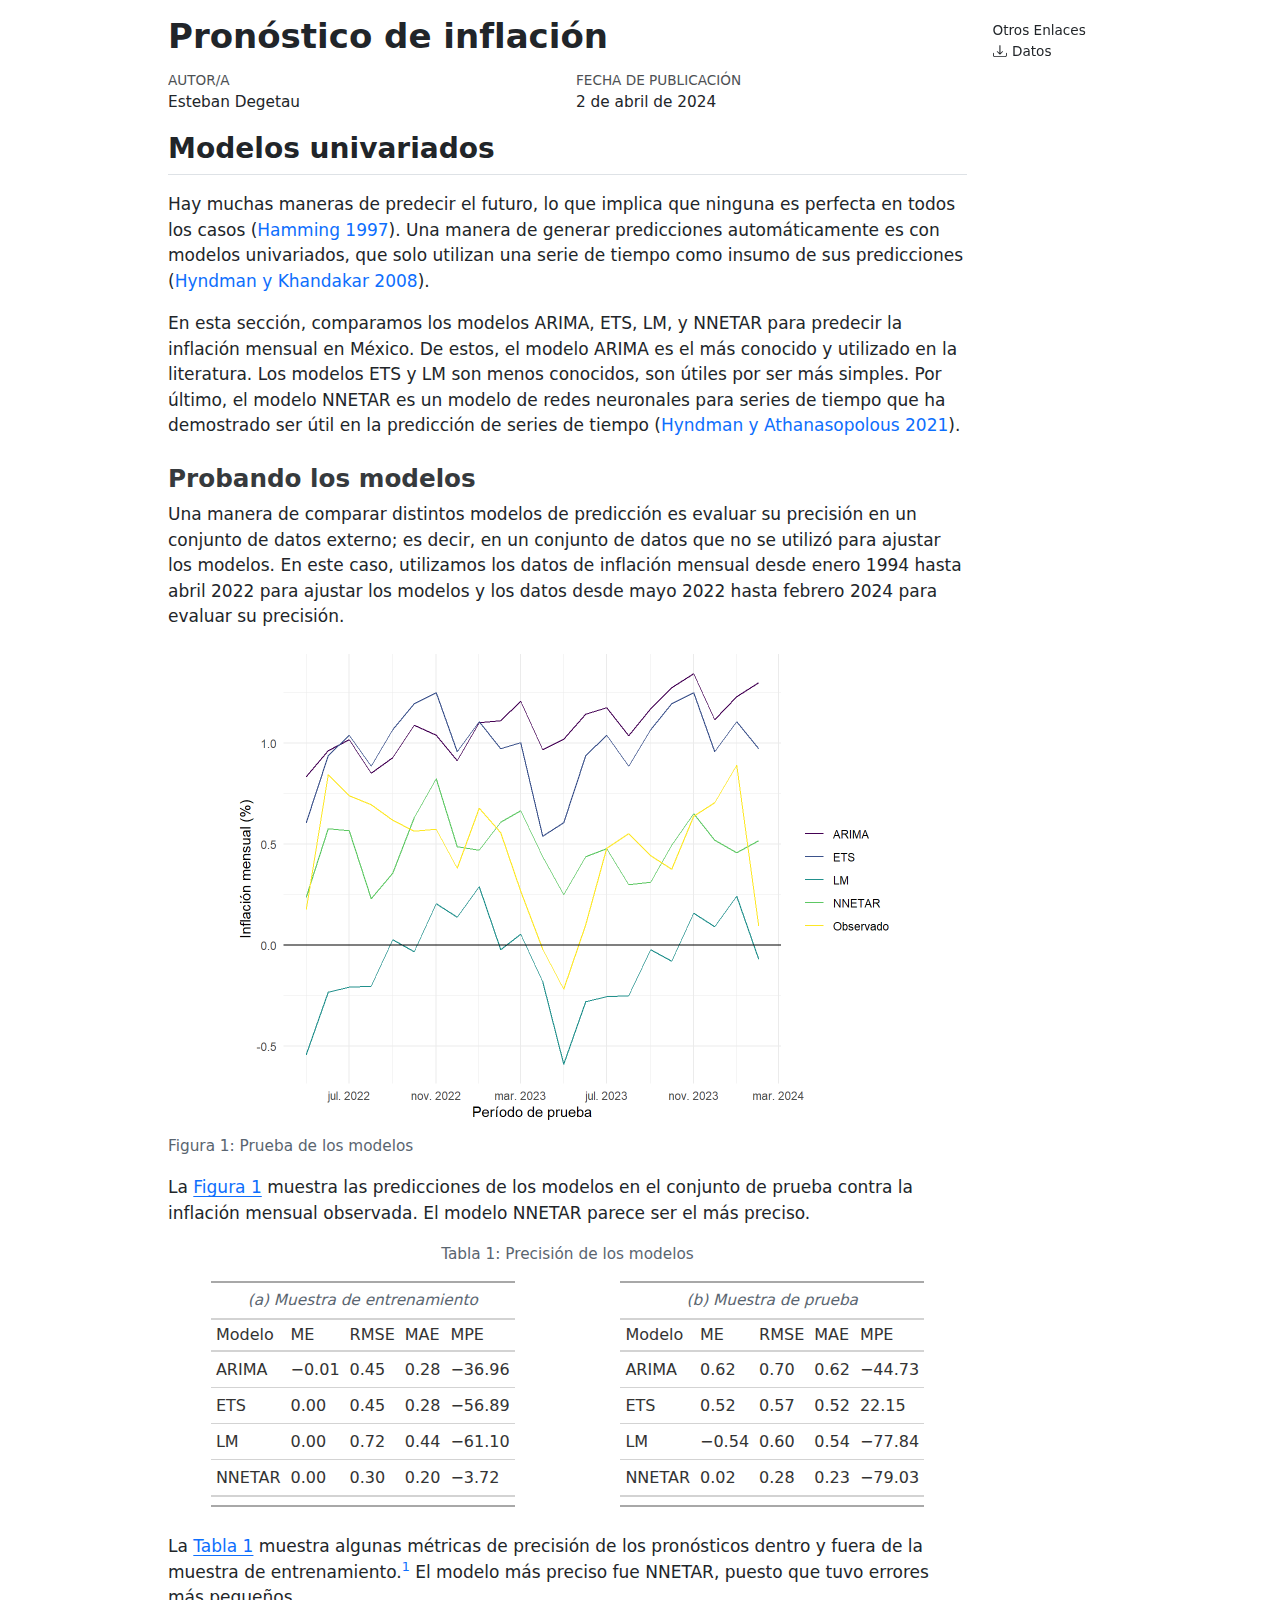
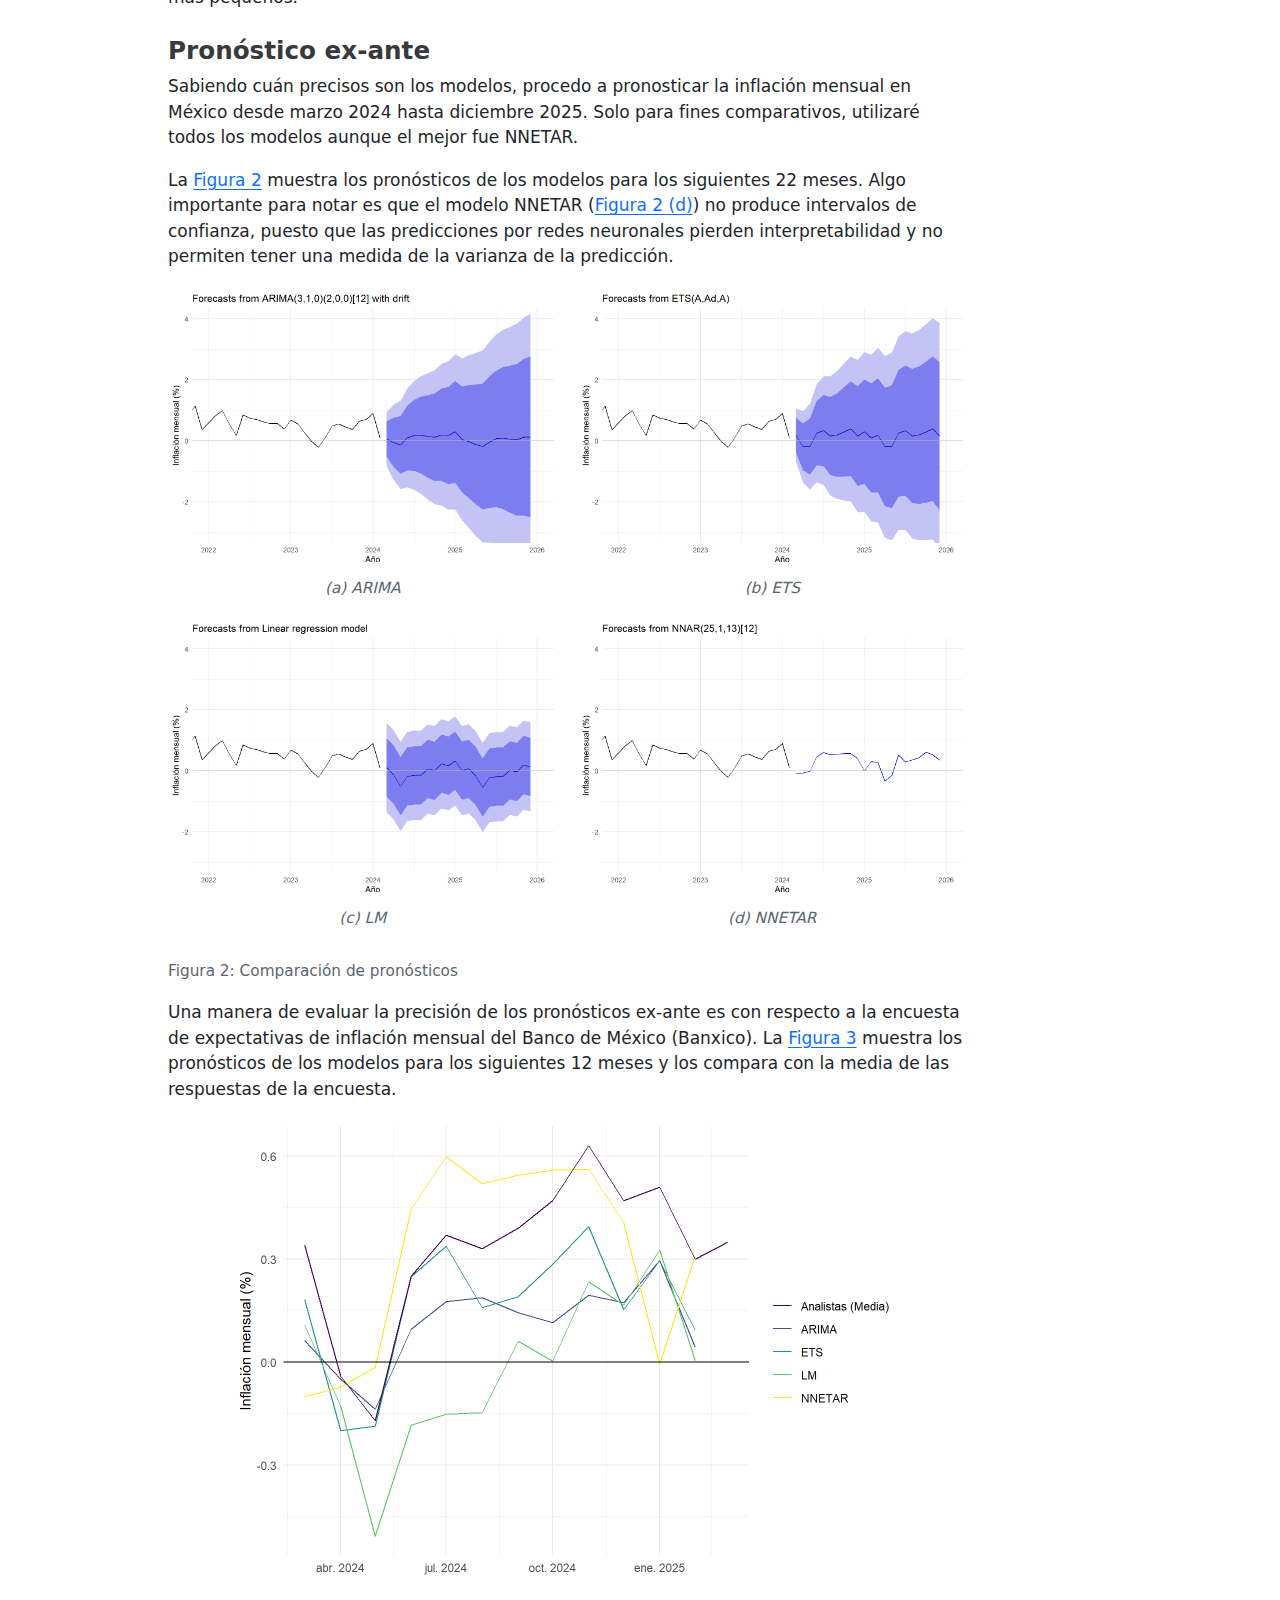
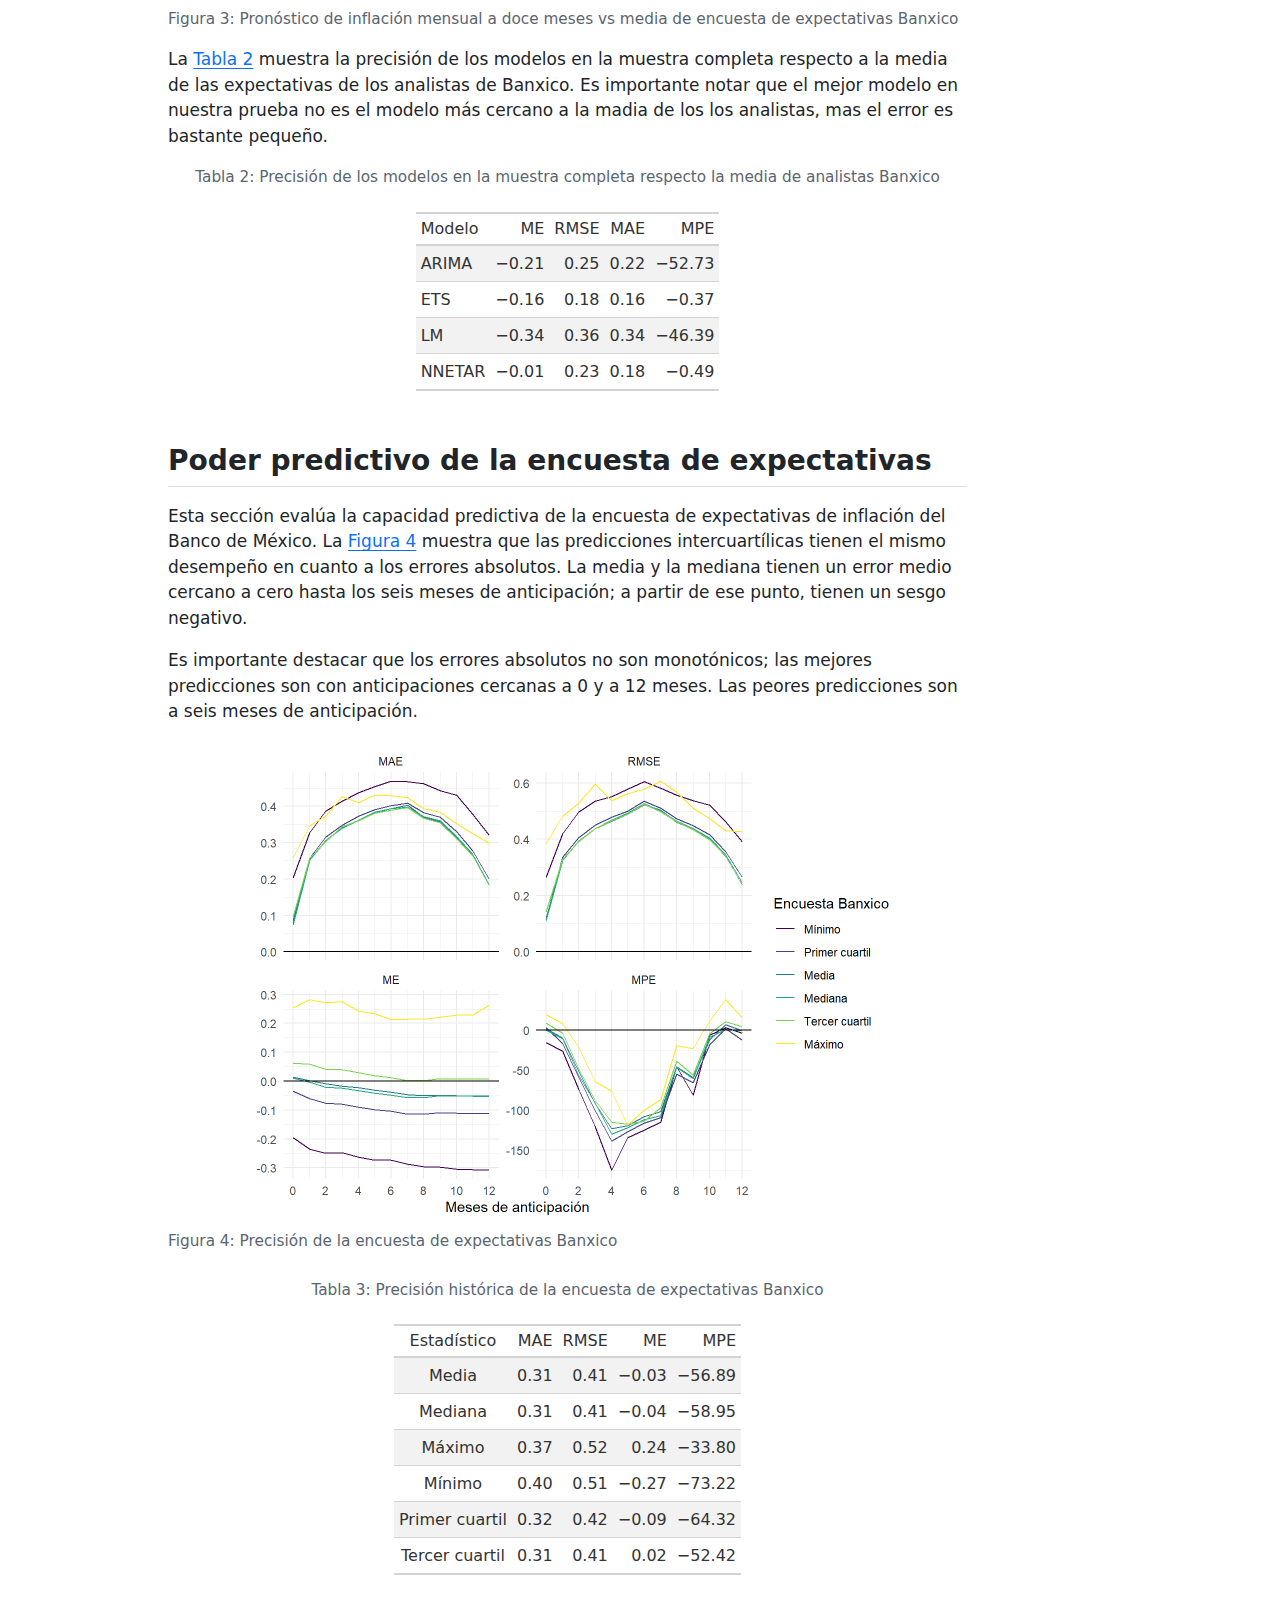
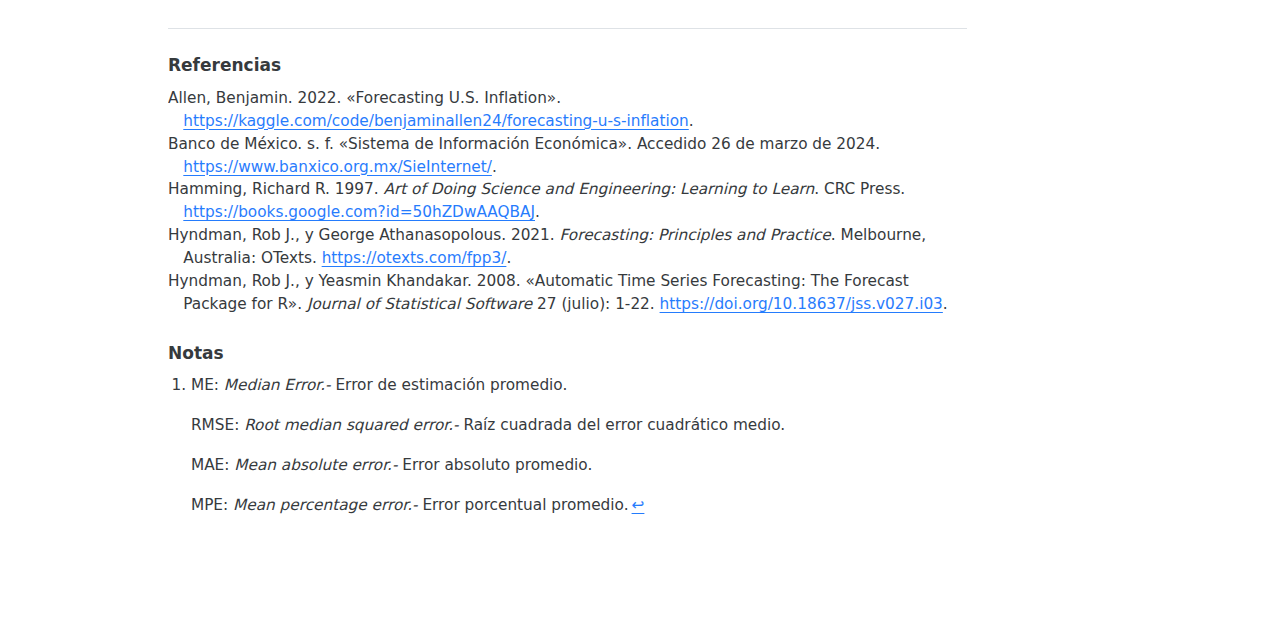
==== index.html @ 0d243b19 "Built site for gh-pages" ====
<!DOCTYPE html>
<html xmlns="http://www.w3.org/1999/xhtml" lang="es" xml:lang="es"><head>

<meta charset="utf-8">
<meta name="generator" content="quarto-1.4.549">

<meta name="viewport" content="width=device-width, initial-scale=1.0, user-scalable=yes">

<meta name="author" content="Esteban Degetau">

<title>Pronóstico de inflación</title>
<style>
code{white-space: pre-wrap;}
span.smallcaps{font-variant: small-caps;}
div.columns{display: flex; gap: min(4vw, 1.5em);}
div.column{flex: auto; overflow-x: auto;}
div.hanging-indent{margin-left: 1.5em; text-indent: -1.5em;}
ul.task-list{list-style: none;}
ul.task-list li input[type="checkbox"] {
  width: 0.8em;
  margin: 0 0.8em 0.2em -1em; /* quarto-specific, see https://github.com/quarto-dev/quarto-cli/issues/4556 */ 
  vertical-align: middle;
}
/* CSS for citations */
div.csl-bib-body { }
div.csl-entry {
  clear: both;
  margin-bottom: 0em;
}
.hanging-indent div.csl-entry {
  margin-left:2em;
  text-indent:-2em;
}
div.csl-left-margin {
  min-width:2em;
  float:left;
}
div.csl-right-inline {
  margin-left:2em;
  padding-left:1em;
}
div.csl-indent {
  margin-left: 2em;
}</style>


<script src="monthly_forecast_files/libs/clipboard/clipboard.min.js"></script>
<script src="monthly_forecast_files/libs/quarto-html/quarto.js"></script>
<script src="monthly_forecast_files/libs/quarto-html/popper.min.js"></script>
<script src="monthly_forecast_files/libs/quarto-html/tippy.umd.min.js"></script>
<script src="monthly_forecast_files/libs/quarto-html/anchor.min.js"></script>
<link href="monthly_forecast_files/libs/quarto-html/tippy.css" rel="stylesheet">
<link href="monthly_forecast_files/libs/quarto-html/quarto-syntax-highlighting.css" rel="stylesheet" id="quarto-text-highlighting-styles">
<script src="monthly_forecast_files/libs/bootstrap/bootstrap.min.js"></script>
<link href="monthly_forecast_files/libs/bootstrap/bootstrap-icons.css" rel="stylesheet">
<link href="monthly_forecast_files/libs/bootstrap/bootstrap.min.css" rel="stylesheet" id="quarto-bootstrap" data-mode="light">


</head>

<body>

<div id="quarto-content" class="page-columns page-rows-contents page-layout-article">
<div id="quarto-margin-sidebar" class="sidebar margin-sidebar">
<div class="quarto-other-links"><h2>Otros Enlaces</h2><ul><li><a href="data/forecasts.csv"><i class="bi bi-download"></i>Datos</a></li></ul></div></div>
<main class="content" id="quarto-document-content">

<header id="title-block-header" class="quarto-title-block default">
<div class="quarto-title">
<h1 class="title">Pronóstico de inflación</h1>
</div>



<div class="quarto-title-meta">

    <div>
    <div class="quarto-title-meta-heading">Autor/a</div>
    <div class="quarto-title-meta-contents">
             <p>Esteban Degetau </p>
          </div>
  </div>
    
    <div>
    <div class="quarto-title-meta-heading">Fecha de publicación</div>
    <div class="quarto-title-meta-contents">
      <p class="date">2 de abril de 2024</p>
    </div>
  </div>
  
    
  </div>
  


</header>


<section id="modelos-univariados" class="level2">
<h2 class="anchored" data-anchor-id="modelos-univariados">Modelos univariados</h2>
<p>Hay muchas maneras de predecir el futuro, lo que implica que ninguna es perfecta en todos los casos <span class="citation" data-cites="hamming1997">(<a href="#ref-hamming1997" role="doc-biblioref">Hamming 1997</a>)</span>. Una manera de generar predicciones automáticamente es con modelos univariados, que solo utilizan una serie de tiempo como insumo de sus predicciones <span class="citation" data-cites="hyndman2008">(<a href="#ref-hyndman2008" role="doc-biblioref">Hyndman y Khandakar 2008</a>)</span>.</p>
<p>En esta sección, comparamos los modelos ARIMA, ETS, LM, y NNETAR para predecir la inflación mensual en México. De estos, el modelo ARIMA es el más conocido y utilizado en la literatura. Los modelos ETS y LM son menos conocidos, son útiles por ser más simples. Por último, el modelo NNETAR es un modelo de redes neuronales para series de tiempo que ha demostrado ser útil en la predicción de series de tiempo <span class="citation" data-cites="hyndman2021">(<a href="#ref-hyndman2021" role="doc-biblioref">Hyndman y Athanasopolous 2021</a>)</span>.</p>
<section id="probando-los-modelos" class="level3">
<h3 class="anchored" data-anchor-id="probando-los-modelos">Probando los modelos</h3>
<p>Una manera de comparar distintos modelos de predicción es evaluar su precisión en un conjunto de datos externo; es decir, en un conjunto de datos que no se utilizó para ajustar los modelos. En este caso, utilizamos los datos de inflación mensual desde enero 1994 hasta abril 2022 para ajustar los modelos y los datos desde mayo 2022 hasta febrero 2024 para evaluar su precisión.</p>
<div class="cell">
<div class="cell-output-display">
<div id="fig-test" class="quarto-figure quarto-figure-center quarto-float anchored">
<figure class="quarto-float quarto-float-fig figure">
<div aria-describedby="fig-test-caption-0ceaefa1-69ba-4598-a22c-09a6ac19f8ca">
<img src="monthly_forecast_files/figure-html/fig-test-1.png" class="img-fluid figure-img" width="672">
</div>
<figcaption class="quarto-float-caption-bottom quarto-float-caption quarto-float-fig" id="fig-test-caption-0ceaefa1-69ba-4598-a22c-09a6ac19f8ca">
Figura&nbsp;1: Prueba de los modelos
</figcaption>
</figure>
</div>
</div>
</div>
<p>La <a href="#fig-test" class="quarto-xref">Figura&nbsp;1</a> muestra las predicciones de los modelos en el conjunto de prueba contra la inflación mensual observada. El modelo NNETAR parece ser el más preciso.</p>
<div id="tbl-comp" class="quarto-layout-panel anchored">
<figure class="quarto-float quarto-float-tbl figure">
<figcaption class="quarto-float-caption-top quarto-float-caption quarto-float-tbl" id="tbl-comp-caption-0ceaefa1-69ba-4598-a22c-09a6ac19f8ca">
Tabla&nbsp;1: Precisión de los modelos
</figcaption>
<div aria-describedby="tbl-comp-caption-0ceaefa1-69ba-4598-a22c-09a6ac19f8ca">
<div class="quarto-layout-row">
<div class="cell-output-display quarto-layout-cell-subref quarto-layout-cell" data-ref-parent="tbl-comp" style="flex-basis: 50.0%;justify-content: center;">
<div id="rapibpzaht" style="padding-left:0px;padding-right:0px;padding-top:10px;padding-bottom:10px;overflow-x:auto;overflow-y:auto;width:auto;height:auto;">
<style>#rapibpzaht table {
  font-family: system-ui, 'Segoe UI', Roboto, Helvetica, Arial, sans-serif, 'Apple Color Emoji', 'Segoe UI Emoji', 'Segoe UI Symbol', 'Noto Color Emoji';
  -webkit-font-smoothing: antialiased;
  -moz-osx-font-smoothing: grayscale;
}

#rapibpzaht thead, #rapibpzaht tbody, #rapibpzaht tfoot, #rapibpzaht tr, #rapibpzaht td, #rapibpzaht th {
  border-style: none;
}

#rapibpzaht p {
  margin: 0;
  padding: 0;
}

#rapibpzaht .gt_table {
  display: table;
  border-collapse: collapse;
  line-height: normal;
  margin-left: auto;
  margin-right: auto;
  color: #333333;
  font-size: 16px;
  font-weight: normal;
  font-style: normal;
  background-color: #FFFFFF;
  width: auto;
  border-top-style: solid;
  border-top-width: 2px;
  border-top-color: #A8A8A8;
  border-right-style: none;
  border-right-width: 2px;
  border-right-color: #D3D3D3;
  border-bottom-style: solid;
  border-bottom-width: 2px;
  border-bottom-color: #A8A8A8;
  border-left-style: none;
  border-left-width: 2px;
  border-left-color: #D3D3D3;
}

#rapibpzaht .gt_caption {
  padding-top: 4px;
  padding-bottom: 4px;
}

#rapibpzaht .gt_title {
  color: #333333;
  font-size: 125%;
  font-weight: initial;
  padding-top: 4px;
  padding-bottom: 4px;
  padding-left: 5px;
  padding-right: 5px;
  border-bottom-color: #FFFFFF;
  border-bottom-width: 0;
}

#rapibpzaht .gt_subtitle {
  color: #333333;
  font-size: 85%;
  font-weight: initial;
  padding-top: 3px;
  padding-bottom: 5px;
  padding-left: 5px;
  padding-right: 5px;
  border-top-color: #FFFFFF;
  border-top-width: 0;
}

#rapibpzaht .gt_heading {
  background-color: #FFFFFF;
  text-align: center;
  border-bottom-color: #FFFFFF;
  border-left-style: none;
  border-left-width: 1px;
  border-left-color: #D3D3D3;
  border-right-style: none;
  border-right-width: 1px;
  border-right-color: #D3D3D3;
}

#rapibpzaht .gt_bottom_border {
  border-bottom-style: solid;
  border-bottom-width: 2px;
  border-bottom-color: #D3D3D3;
}

#rapibpzaht .gt_col_headings {
  border-top-style: solid;
  border-top-width: 2px;
  border-top-color: #D3D3D3;
  border-bottom-style: solid;
  border-bottom-width: 2px;
  border-bottom-color: #D3D3D3;
  border-left-style: none;
  border-left-width: 1px;
  border-left-color: #D3D3D3;
  border-right-style: none;
  border-right-width: 1px;
  border-right-color: #D3D3D3;
}

#rapibpzaht .gt_col_heading {
  color: #333333;
  background-color: #FFFFFF;
  font-size: 100%;
  font-weight: normal;
  text-transform: inherit;
  border-left-style: none;
  border-left-width: 1px;
  border-left-color: #D3D3D3;
  border-right-style: none;
  border-right-width: 1px;
  border-right-color: #D3D3D3;
  vertical-align: bottom;
  padding-top: 5px;
  padding-bottom: 6px;
  padding-left: 5px;
  padding-right: 5px;
  overflow-x: hidden;
}

#rapibpzaht .gt_column_spanner_outer {
  color: #333333;
  background-color: #FFFFFF;
  font-size: 100%;
  font-weight: normal;
  text-transform: inherit;
  padding-top: 0;
  padding-bottom: 0;
  padding-left: 4px;
  padding-right: 4px;
}

#rapibpzaht .gt_column_spanner_outer:first-child {
  padding-left: 0;
}

#rapibpzaht .gt_column_spanner_outer:last-child {
  padding-right: 0;
}

#rapibpzaht .gt_column_spanner {
  border-bottom-style: solid;
  border-bottom-width: 2px;
  border-bottom-color: #D3D3D3;
  vertical-align: bottom;
  padding-top: 5px;
  padding-bottom: 5px;
  overflow-x: hidden;
  display: inline-block;
  width: 100%;
}

#rapibpzaht .gt_spanner_row {
  border-bottom-style: hidden;
}

#rapibpzaht .gt_group_heading {
  padding-top: 8px;
  padding-bottom: 8px;
  padding-left: 5px;
  padding-right: 5px;
  color: #333333;
  background-color: #FFFFFF;
  font-size: 100%;
  font-weight: initial;
  text-transform: inherit;
  border-top-style: solid;
  border-top-width: 2px;
  border-top-color: #D3D3D3;
  border-bottom-style: solid;
  border-bottom-width: 2px;
  border-bottom-color: #D3D3D3;
  border-left-style: none;
  border-left-width: 1px;
  border-left-color: #D3D3D3;
  border-right-style: none;
  border-right-width: 1px;
  border-right-color: #D3D3D3;
  vertical-align: middle;
  text-align: left;
}

#rapibpzaht .gt_empty_group_heading {
  padding: 0.5px;
  color: #333333;
  background-color: #FFFFFF;
  font-size: 100%;
  font-weight: initial;
  border-top-style: solid;
  border-top-width: 2px;
  border-top-color: #D3D3D3;
  border-bottom-style: solid;
  border-bottom-width: 2px;
  border-bottom-color: #D3D3D3;
  vertical-align: middle;
}

#rapibpzaht .gt_from_md > :first-child {
  margin-top: 0;
}

#rapibpzaht .gt_from_md > :last-child {
  margin-bottom: 0;
}

#rapibpzaht .gt_row {
  padding-top: 8px;
  padding-bottom: 8px;
  padding-left: 5px;
  padding-right: 5px;
  margin: 10px;
  border-top-style: solid;
  border-top-width: 1px;
  border-top-color: #D3D3D3;
  border-left-style: none;
  border-left-width: 1px;
  border-left-color: #D3D3D3;
  border-right-style: none;
  border-right-width: 1px;
  border-right-color: #D3D3D3;
  vertical-align: middle;
  overflow-x: hidden;
}

#rapibpzaht .gt_stub {
  color: #333333;
  background-color: #FFFFFF;
  font-size: 100%;
  font-weight: initial;
  text-transform: inherit;
  border-right-style: solid;
  border-right-width: 2px;
  border-right-color: #D3D3D3;
  padding-left: 5px;
  padding-right: 5px;
}

#rapibpzaht .gt_stub_row_group {
  color: #333333;
  background-color: #FFFFFF;
  font-size: 100%;
  font-weight: initial;
  text-transform: inherit;
  border-right-style: solid;
  border-right-width: 2px;
  border-right-color: #D3D3D3;
  padding-left: 5px;
  padding-right: 5px;
  vertical-align: top;
}

#rapibpzaht .gt_row_group_first td {
  border-top-width: 2px;
}

#rapibpzaht .gt_row_group_first th {
  border-top-width: 2px;
}

#rapibpzaht .gt_summary_row {
  color: #333333;
  background-color: #FFFFFF;
  text-transform: inherit;
  padding-top: 8px;
  padding-bottom: 8px;
  padding-left: 5px;
  padding-right: 5px;
}

#rapibpzaht .gt_first_summary_row {
  border-top-style: solid;
  border-top-color: #D3D3D3;
}

#rapibpzaht .gt_first_summary_row.thick {
  border-top-width: 2px;
}

#rapibpzaht .gt_last_summary_row {
  padding-top: 8px;
  padding-bottom: 8px;
  padding-left: 5px;
  padding-right: 5px;
  border-bottom-style: solid;
  border-bottom-width: 2px;
  border-bottom-color: #D3D3D3;
}

#rapibpzaht .gt_grand_summary_row {
  color: #333333;
  background-color: #FFFFFF;
  text-transform: inherit;
  padding-top: 8px;
  padding-bottom: 8px;
  padding-left: 5px;
  padding-right: 5px;
}

#rapibpzaht .gt_first_grand_summary_row {
  padding-top: 8px;
  padding-bottom: 8px;
  padding-left: 5px;
  padding-right: 5px;
  border-top-style: double;
  border-top-width: 6px;
  border-top-color: #D3D3D3;
}

#rapibpzaht .gt_last_grand_summary_row_top {
  padding-top: 8px;
  padding-bottom: 8px;
  padding-left: 5px;
  padding-right: 5px;
  border-bottom-style: double;
  border-bottom-width: 6px;
  border-bottom-color: #D3D3D3;
}

#rapibpzaht .gt_striped {
  background-color: rgba(128, 128, 128, 0.05);
}

#rapibpzaht .gt_table_body {
  border-top-style: solid;
  border-top-width: 2px;
  border-top-color: #D3D3D3;
  border-bottom-style: solid;
  border-bottom-width: 2px;
  border-bottom-color: #D3D3D3;
}

#rapibpzaht .gt_footnotes {
  color: #333333;
  background-color: #FFFFFF;
  border-bottom-style: none;
  border-bottom-width: 2px;
  border-bottom-color: #D3D3D3;
  border-left-style: none;
  border-left-width: 2px;
  border-left-color: #D3D3D3;
  border-right-style: none;
  border-right-width: 2px;
  border-right-color: #D3D3D3;
}

#rapibpzaht .gt_footnote {
  margin: 0px;
  font-size: 90%;
  padding-top: 4px;
  padding-bottom: 4px;
  padding-left: 5px;
  padding-right: 5px;
}

#rapibpzaht .gt_sourcenotes {
  color: #333333;
  background-color: #FFFFFF;
  border-bottom-style: none;
  border-bottom-width: 2px;
  border-bottom-color: #D3D3D3;
  border-left-style: none;
  border-left-width: 2px;
  border-left-color: #D3D3D3;
  border-right-style: none;
  border-right-width: 2px;
  border-right-color: #D3D3D3;
}

#rapibpzaht .gt_sourcenote {
  font-size: 90%;
  padding-top: 4px;
  padding-bottom: 4px;
  padding-left: 5px;
  padding-right: 5px;
}

#rapibpzaht .gt_left {
  text-align: left;
}

#rapibpzaht .gt_center {
  text-align: center;
}

#rapibpzaht .gt_right {
  text-align: right;
  font-variant-numeric: tabular-nums;
}

#rapibpzaht .gt_font_normal {
  font-weight: normal;
}

#rapibpzaht .gt_font_bold {
  font-weight: bold;
}

#rapibpzaht .gt_font_italic {
  font-style: italic;
}

#rapibpzaht .gt_super {
  font-size: 65%;
}

#rapibpzaht .gt_footnote_marks {
  font-size: 75%;
  vertical-align: 0.4em;
  position: initial;
}

#rapibpzaht .gt_asterisk {
  font-size: 100%;
  vertical-align: 0;
}

#rapibpzaht .gt_indent_1 {
  text-indent: 5px;
}

#rapibpzaht .gt_indent_2 {
  text-indent: 10px;
}

#rapibpzaht .gt_indent_3 {
  text-indent: 15px;
}

#rapibpzaht .gt_indent_4 {
  text-indent: 20px;
}

#rapibpzaht .gt_indent_5 {
  text-indent: 25px;
}
</style>

<div id="tbl-comp-1" class="gt_table do-not-create-environment quarto-float anchored" data-quarto-bootstrap="false" data-quarto-postprocess="true" data-quarto-disable-processing="false">
<figure class="quarto-float quarto-subfloat-tbl figure">
<figcaption class="quarto-float-caption-top quarto-subfloat-caption quarto-subfloat-tbl" id="tbl-comp-1-caption-0ceaefa1-69ba-4598-a22c-09a6ac19f8ca">
(a) Muestra de entrenamiento
</figcaption>
<div aria-describedby="tbl-comp-1-caption-0ceaefa1-69ba-4598-a22c-09a6ac19f8ca">
<table id="tbl-comp-1" class="gt_table do-not-create-environment table" data-quarto-postprocess="true" data-quarto-disable-processing="false" data-quarto-bootstrap="false">
<thead>
<tr class="header gt_col_headings">
<th id="Modelo" class="gt_col_heading gt_columns_bottom_border gt_left" style="text-align: left;" data-quarto-table-cell-role="th" scope="col">Modelo</th>
<th id="ME" class="gt_col_heading gt_columns_bottom_border gt_right" style="text-align: left;" data-quarto-table-cell-role="th" scope="col">ME</th>
<th id="RMSE" class="gt_col_heading gt_columns_bottom_border gt_right" style="text-align: left;" data-quarto-table-cell-role="th" scope="col">RMSE</th>
<th id="MAE" class="gt_col_heading gt_columns_bottom_border gt_right" style="text-align: left;" data-quarto-table-cell-role="th" scope="col">MAE</th>
<th id="MPE" class="gt_col_heading gt_columns_bottom_border gt_right" style="text-align: left;" data-quarto-table-cell-role="th" scope="col">MPE</th>
</tr>
</thead>
<tbody class="gt_table_body">
<tr class="odd">
<td class="gt_row gt_left" style="text-align: left;" headers="Modelo">ARIMA</td>
<td class="gt_row gt_right" style="text-align: left;" headers="ME">−0.01</td>
<td class="gt_row gt_right" style="text-align: left;" headers="RMSE">0.45</td>
<td class="gt_row gt_right" style="text-align: left;" headers="MAE">0.28</td>
<td class="gt_row gt_right" style="text-align: left;" headers="MPE">−36.96</td>
</tr>
<tr class="even">
<td class="gt_row gt_left" style="text-align: left;" headers="Modelo">ETS</td>
<td class="gt_row gt_right" style="text-align: left;" headers="ME">0.00</td>
<td class="gt_row gt_right" style="text-align: left;" headers="RMSE">0.45</td>
<td class="gt_row gt_right" style="text-align: left;" headers="MAE">0.28</td>
<td class="gt_row gt_right" style="text-align: left;" headers="MPE">−56.89</td>
</tr>
<tr class="odd">
<td class="gt_row gt_left" style="text-align: left;" headers="Modelo">LM</td>
<td class="gt_row gt_right" style="text-align: left;" headers="ME">0.00</td>
<td class="gt_row gt_right" style="text-align: left;" headers="RMSE">0.72</td>
<td class="gt_row gt_right" style="text-align: left;" headers="MAE">0.44</td>
<td class="gt_row gt_right" style="text-align: left;" headers="MPE">−61.10</td>
</tr>
<tr class="even">
<td class="gt_row gt_left" style="text-align: left;" headers="Modelo">NNETAR</td>
<td class="gt_row gt_right" style="text-align: left;" headers="ME">0.00</td>
<td class="gt_row gt_right" style="text-align: left;" headers="RMSE">0.30</td>
<td class="gt_row gt_right" style="text-align: left;" headers="MAE">0.20</td>
<td class="gt_row gt_right" style="text-align: left;" headers="MPE">−3.72</td>
</tr>
</tbody>
</table>
</div>
</figure>
</div>

</div>
</div>
<div class="cell-output-display quarto-layout-cell-subref quarto-layout-cell" data-ref-parent="tbl-comp" style="flex-basis: 50.0%;justify-content: center;">
<div id="obwosgldki" style="padding-left:0px;padding-right:0px;padding-top:10px;padding-bottom:10px;overflow-x:auto;overflow-y:auto;width:auto;height:auto;">
<style>#obwosgldki table {
  font-family: system-ui, 'Segoe UI', Roboto, Helvetica, Arial, sans-serif, 'Apple Color Emoji', 'Segoe UI Emoji', 'Segoe UI Symbol', 'Noto Color Emoji';
  -webkit-font-smoothing: antialiased;
  -moz-osx-font-smoothing: grayscale;
}

#obwosgldki thead, #obwosgldki tbody, #obwosgldki tfoot, #obwosgldki tr, #obwosgldki td, #obwosgldki th {
  border-style: none;
}

#obwosgldki p {
  margin: 0;
  padding: 0;
}

#obwosgldki .gt_table {
  display: table;
  border-collapse: collapse;
  line-height: normal;
  margin-left: auto;
  margin-right: auto;
  color: #333333;
  font-size: 16px;
  font-weight: normal;
  font-style: normal;
  background-color: #FFFFFF;
  width: auto;
  border-top-style: solid;
  border-top-width: 2px;
  border-top-color: #A8A8A8;
  border-right-style: none;
  border-right-width: 2px;
  border-right-color: #D3D3D3;
  border-bottom-style: solid;
  border-bottom-width: 2px;
  border-bottom-color: #A8A8A8;
  border-left-style: none;
  border-left-width: 2px;
  border-left-color: #D3D3D3;
}

#obwosgldki .gt_caption {
  padding-top: 4px;
  padding-bottom: 4px;
}

#obwosgldki .gt_title {
  color: #333333;
  font-size: 125%;
  font-weight: initial;
  padding-top: 4px;
  padding-bottom: 4px;
  padding-left: 5px;
  padding-right: 5px;
  border-bottom-color: #FFFFFF;
  border-bottom-width: 0;
}

#obwosgldki .gt_subtitle {
  color: #333333;
  font-size: 85%;
  font-weight: initial;
  padding-top: 3px;
  padding-bottom: 5px;
  padding-left: 5px;
  padding-right: 5px;
  border-top-color: #FFFFFF;
  border-top-width: 0;
}

#obwosgldki .gt_heading {
  background-color: #FFFFFF;
  text-align: center;
  border-bottom-color: #FFFFFF;
  border-left-style: none;
  border-left-width: 1px;
  border-left-color: #D3D3D3;
  border-right-style: none;
  border-right-width: 1px;
  border-right-color: #D3D3D3;
}

#obwosgldki .gt_bottom_border {
  border-bottom-style: solid;
  border-bottom-width: 2px;
  border-bottom-color: #D3D3D3;
}

#obwosgldki .gt_col_headings {
  border-top-style: solid;
  border-top-width: 2px;
  border-top-color: #D3D3D3;
  border-bottom-style: solid;
  border-bottom-width: 2px;
  border-bottom-color: #D3D3D3;
  border-left-style: none;
  border-left-width: 1px;
  border-left-color: #D3D3D3;
  border-right-style: none;
  border-right-width: 1px;
  border-right-color: #D3D3D3;
}

#obwosgldki .gt_col_heading {
  color: #333333;
  background-color: #FFFFFF;
  font-size: 100%;
  font-weight: normal;
  text-transform: inherit;
  border-left-style: none;
  border-left-width: 1px;
  border-left-color: #D3D3D3;
  border-right-style: none;
  border-right-width: 1px;
  border-right-color: #D3D3D3;
  vertical-align: bottom;
  padding-top: 5px;
  padding-bottom: 6px;
  padding-left: 5px;
  padding-right: 5px;
  overflow-x: hidden;
}

#obwosgldki .gt_column_spanner_outer {
  color: #333333;
  background-color: #FFFFFF;
  font-size: 100%;
  font-weight: normal;
  text-transform: inherit;
  padding-top: 0;
  padding-bottom: 0;
  padding-left: 4px;
  padding-right: 4px;
}

#obwosgldki .gt_column_spanner_outer:first-child {
  padding-left: 0;
}

#obwosgldki .gt_column_spanner_outer:last-child {
  padding-right: 0;
}

#obwosgldki .gt_column_spanner {
  border-bottom-style: solid;
  border-bottom-width: 2px;
  border-bottom-color: #D3D3D3;
  vertical-align: bottom;
  padding-top: 5px;
  padding-bottom: 5px;
  overflow-x: hidden;
  display: inline-block;
  width: 100%;
}

#obwosgldki .gt_spanner_row {
  border-bottom-style: hidden;
}

#obwosgldki .gt_group_heading {
  padding-top: 8px;
  padding-bottom: 8px;
  padding-left: 5px;
  padding-right: 5px;
  color: #333333;
  background-color: #FFFFFF;
  font-size: 100%;
  font-weight: initial;
  text-transform: inherit;
  border-top-style: solid;
  border-top-width: 2px;
  border-top-color: #D3D3D3;
  border-bottom-style: solid;
  border-bottom-width: 2px;
  border-bottom-color: #D3D3D3;
  border-left-style: none;
  border-left-width: 1px;
  border-left-color: #D3D3D3;
  border-right-style: none;
  border-right-width: 1px;
  border-right-color: #D3D3D3;
  vertical-align: middle;
  text-align: left;
}

#obwosgldki .gt_empty_group_heading {
  padding: 0.5px;
  color: #333333;
  background-color: #FFFFFF;
  font-size: 100%;
  font-weight: initial;
  border-top-style: solid;
  border-top-width: 2px;
  border-top-color: #D3D3D3;
  border-bottom-style: solid;
  border-bottom-width: 2px;
  border-bottom-color: #D3D3D3;
  vertical-align: middle;
}

#obwosgldki .gt_from_md > :first-child {
  margin-top: 0;
}

#obwosgldki .gt_from_md > :last-child {
  margin-bottom: 0;
}

#obwosgldki .gt_row {
  padding-top: 8px;
  padding-bottom: 8px;
  padding-left: 5px;
  padding-right: 5px;
  margin: 10px;
  border-top-style: solid;
  border-top-width: 1px;
  border-top-color: #D3D3D3;
  border-left-style: none;
  border-left-width: 1px;
  border-left-color: #D3D3D3;
  border-right-style: none;
  border-right-width: 1px;
  border-right-color: #D3D3D3;
  vertical-align: middle;
  overflow-x: hidden;
}

#obwosgldki .gt_stub {
  color: #333333;
  background-color: #FFFFFF;
  font-size: 100%;
  font-weight: initial;
  text-transform: inherit;
  border-right-style: solid;
  border-right-width: 2px;
  border-right-color: #D3D3D3;
  padding-left: 5px;
  padding-right: 5px;
}

#obwosgldki .gt_stub_row_group {
  color: #333333;
  background-color: #FFFFFF;
  font-size: 100%;
  font-weight: initial;
  text-transform: inherit;
  border-right-style: solid;
  border-right-width: 2px;
  border-right-color: #D3D3D3;
  padding-left: 5px;
  padding-right: 5px;
  vertical-align: top;
}

#obwosgldki .gt_row_group_first td {
  border-top-width: 2px;
}

#obwosgldki .gt_row_group_first th {
  border-top-width: 2px;
}

#obwosgldki .gt_summary_row {
  color: #333333;
  background-color: #FFFFFF;
  text-transform: inherit;
  padding-top: 8px;
  padding-bottom: 8px;
  padding-left: 5px;
  padding-right: 5px;
}

#obwosgldki .gt_first_summary_row {
  border-top-style: solid;
  border-top-color: #D3D3D3;
}

#obwosgldki .gt_first_summary_row.thick {
  border-top-width: 2px;
}

#obwosgldki .gt_last_summary_row {
  padding-top: 8px;
  padding-bottom: 8px;
  padding-left: 5px;
  padding-right: 5px;
  border-bottom-style: solid;
  border-bottom-width: 2px;
  border-bottom-color: #D3D3D3;
}

#obwosgldki .gt_grand_summary_row {
  color: #333333;
  background-color: #FFFFFF;
  text-transform: inherit;
  padding-top: 8px;
  padding-bottom: 8px;
  padding-left: 5px;
  padding-right: 5px;
}

#obwosgldki .gt_first_grand_summary_row {
  padding-top: 8px;
  padding-bottom: 8px;
  padding-left: 5px;
  padding-right: 5px;
  border-top-style: double;
  border-top-width: 6px;
  border-top-color: #D3D3D3;
}

#obwosgldki .gt_last_grand_summary_row_top {
  padding-top: 8px;
  padding-bottom: 8px;
  padding-left: 5px;
  padding-right: 5px;
  border-bottom-style: double;
  border-bottom-width: 6px;
  border-bottom-color: #D3D3D3;
}

#obwosgldki .gt_striped {
  background-color: rgba(128, 128, 128, 0.05);
}

#obwosgldki .gt_table_body {
  border-top-style: solid;
  border-top-width: 2px;
  border-top-color: #D3D3D3;
  border-bottom-style: solid;
  border-bottom-width: 2px;
  border-bottom-color: #D3D3D3;
}

#obwosgldki .gt_footnotes {
  color: #333333;
  background-color: #FFFFFF;
  border-bottom-style: none;
  border-bottom-width: 2px;
  border-bottom-color: #D3D3D3;
  border-left-style: none;
  border-left-width: 2px;
  border-left-color: #D3D3D3;
  border-right-style: none;
  border-right-width: 2px;
  border-right-color: #D3D3D3;
}

#obwosgldki .gt_footnote {
  margin: 0px;
  font-size: 90%;
  padding-top: 4px;
  padding-bottom: 4px;
  padding-left: 5px;
  padding-right: 5px;
}

#obwosgldki .gt_sourcenotes {
  color: #333333;
  background-color: #FFFFFF;
  border-bottom-style: none;
  border-bottom-width: 2px;
  border-bottom-color: #D3D3D3;
  border-left-style: none;
  border-left-width: 2px;
  border-left-color: #D3D3D3;
  border-right-style: none;
  border-right-width: 2px;
  border-right-color: #D3D3D3;
}

#obwosgldki .gt_sourcenote {
  font-size: 90%;
  padding-top: 4px;
  padding-bottom: 4px;
  padding-left: 5px;
  padding-right: 5px;
}

#obwosgldki .gt_left {
  text-align: left;
}

#obwosgldki .gt_center {
  text-align: center;
}

#obwosgldki .gt_right {
  text-align: right;
  font-variant-numeric: tabular-nums;
}

#obwosgldki .gt_font_normal {
  font-weight: normal;
}

#obwosgldki .gt_font_bold {
  font-weight: bold;
}

#obwosgldki .gt_font_italic {
  font-style: italic;
}

#obwosgldki .gt_super {
  font-size: 65%;
}

#obwosgldki .gt_footnote_marks {
  font-size: 75%;
  vertical-align: 0.4em;
  position: initial;
}

#obwosgldki .gt_asterisk {
  font-size: 100%;
  vertical-align: 0;
}

#obwosgldki .gt_indent_1 {
  text-indent: 5px;
}

#obwosgldki .gt_indent_2 {
  text-indent: 10px;
}

#obwosgldki .gt_indent_3 {
  text-indent: 15px;
}

#obwosgldki .gt_indent_4 {
  text-indent: 20px;
}

#obwosgldki .gt_indent_5 {
  text-indent: 25px;
}
</style>

<div id="tbl-comp-2" class="gt_table do-not-create-environment quarto-float anchored" data-quarto-bootstrap="false" data-quarto-postprocess="true" data-quarto-disable-processing="false">
<figure class="quarto-float quarto-subfloat-tbl figure">
<figcaption class="quarto-float-caption-top quarto-subfloat-caption quarto-subfloat-tbl" id="tbl-comp-2-caption-0ceaefa1-69ba-4598-a22c-09a6ac19f8ca">
(b) Muestra de prueba
</figcaption>
<div aria-describedby="tbl-comp-2-caption-0ceaefa1-69ba-4598-a22c-09a6ac19f8ca">
<table id="tbl-comp-2" class="gt_table do-not-create-environment table" data-quarto-postprocess="true" data-quarto-disable-processing="false" data-quarto-bootstrap="false">
<thead>
<tr class="header gt_col_headings">
<th id="Modelo" class="gt_col_heading gt_columns_bottom_border gt_left" style="text-align: left;" data-quarto-table-cell-role="th" scope="col">Modelo</th>
<th id="ME" class="gt_col_heading gt_columns_bottom_border gt_right" style="text-align: left;" data-quarto-table-cell-role="th" scope="col">ME</th>
<th id="RMSE" class="gt_col_heading gt_columns_bottom_border gt_right" style="text-align: left;" data-quarto-table-cell-role="th" scope="col">RMSE</th>
<th id="MAE" class="gt_col_heading gt_columns_bottom_border gt_right" style="text-align: left;" data-quarto-table-cell-role="th" scope="col">MAE</th>
<th id="MPE" class="gt_col_heading gt_columns_bottom_border gt_right" style="text-align: left;" data-quarto-table-cell-role="th" scope="col">MPE</th>
</tr>
</thead>
<tbody class="gt_table_body">
<tr class="odd">
<td class="gt_row gt_left" style="text-align: left;" headers="Modelo">ARIMA</td>
<td class="gt_row gt_right" style="text-align: left;" headers="ME">0.62</td>
<td class="gt_row gt_right" style="text-align: left;" headers="RMSE">0.70</td>
<td class="gt_row gt_right" style="text-align: left;" headers="MAE">0.62</td>
<td class="gt_row gt_right" style="text-align: left;" headers="MPE">−44.73</td>
</tr>
<tr class="even">
<td class="gt_row gt_left" style="text-align: left;" headers="Modelo">ETS</td>
<td class="gt_row gt_right" style="text-align: left;" headers="ME">0.52</td>
<td class="gt_row gt_right" style="text-align: left;" headers="RMSE">0.57</td>
<td class="gt_row gt_right" style="text-align: left;" headers="MAE">0.52</td>
<td class="gt_row gt_right" style="text-align: left;" headers="MPE">22.15</td>
</tr>
<tr class="odd">
<td class="gt_row gt_left" style="text-align: left;" headers="Modelo">LM</td>
<td class="gt_row gt_right" style="text-align: left;" headers="ME">−0.54</td>
<td class="gt_row gt_right" style="text-align: left;" headers="RMSE">0.60</td>
<td class="gt_row gt_right" style="text-align: left;" headers="MAE">0.54</td>
<td class="gt_row gt_right" style="text-align: left;" headers="MPE">−77.84</td>
</tr>
<tr class="even">
<td class="gt_row gt_left" style="text-align: left;" headers="Modelo">NNETAR</td>
<td class="gt_row gt_right" style="text-align: left;" headers="ME">0.02</td>
<td class="gt_row gt_right" style="text-align: left;" headers="RMSE">0.28</td>
<td class="gt_row gt_right" style="text-align: left;" headers="MAE">0.23</td>
<td class="gt_row gt_right" style="text-align: left;" headers="MPE">−79.03</td>
</tr>
</tbody>
</table>
</div>
</figure>
</div>

</div>
</div>
</div>
</div>
</figure>
</div>
<p>La <a href="#tbl-comp" class="quarto-xref">Tabla&nbsp;1</a> muestra algunas métricas de precisión de los pronósticos dentro y fuera de la muestra de entrenamiento.<a href="#fn1" class="footnote-ref" id="fnref1" role="doc-noteref"><sup>1</sup></a> El modelo más preciso fue NNETAR, puesto que tuvo errores más pequeños.</p>
</section>
<section id="pronóstico-ex-ante" class="level3">
<h3 class="anchored" data-anchor-id="pronóstico-ex-ante">Pronóstico ex-ante</h3>
<p>Sabiendo cuán precisos son los modelos, procedo a pronosticar la inflación mensual en México desde marzo 2024 hasta diciembre 2025. Solo para fines comparativos, utilizaré todos los modelos aunque el mejor fue NNETAR.</p>
<p>La <a href="#fig-forecast" class="quarto-xref">Figura&nbsp;2</a> muestra los pronósticos de los modelos para los siguientes 22 meses. Algo importante para notar es que el modelo NNETAR (<a href="#fig-forecast-4" class="quarto-xref">Figura&nbsp;2 (d)</a>) no produce intervalos de confianza, puesto que las predicciones por redes neuronales pierden interpretabilidad y no permiten tener una medida de la varianza de la predicción.</p>
<div id="fig-forecast" class="quarto-layout-panel">
<figure class="quarto-float quarto-float-fig figure">
<div aria-describedby="fig-forecast-caption-0ceaefa1-69ba-4598-a22c-09a6ac19f8ca">
<div class="quarto-layout-row">
<div class="cell-output-display quarto-layout-cell-subref quarto-layout-cell" data-ref-parent="fig-forecast" style="flex-basis: 50.0%;justify-content: flex-start;">
<div id="fig-forecast-1" class="quarto-figure quarto-figure-center quarto-float anchored">
<figure class="quarto-float quarto-subfloat-fig figure">
<div aria-describedby="fig-forecast-1-caption-0ceaefa1-69ba-4598-a22c-09a6ac19f8ca">
<img src="monthly_forecast_files/figure-html/fig-forecast-1.png" class="img-fluid figure-img" data-ref-parent="fig-forecast" width="672">
</div>
<figcaption class="quarto-float-caption-bottom quarto-subfloat-caption quarto-subfloat-fig" id="fig-forecast-1-caption-0ceaefa1-69ba-4598-a22c-09a6ac19f8ca">
(a) ARIMA
</figcaption>
</figure>
</div>
</div>
<div class="cell-output-display quarto-layout-cell-subref quarto-layout-cell" data-ref-parent="fig-forecast" style="flex-basis: 50.0%;justify-content: flex-start;">
<div id="fig-forecast-2" class="quarto-figure quarto-figure-center quarto-float anchored">
<figure class="quarto-float quarto-subfloat-fig figure">
<div aria-describedby="fig-forecast-2-caption-0ceaefa1-69ba-4598-a22c-09a6ac19f8ca">
<img src="monthly_forecast_files/figure-html/fig-forecast-2.png" class="img-fluid figure-img" data-ref-parent="fig-forecast" width="672">
</div>
<figcaption class="quarto-float-caption-bottom quarto-subfloat-caption quarto-subfloat-fig" id="fig-forecast-2-caption-0ceaefa1-69ba-4598-a22c-09a6ac19f8ca">
(b) ETS
</figcaption>
</figure>
</div>
</div>
</div>
<div class="quarto-layout-row">
<div class="cell-output-display quarto-layout-cell-subref quarto-layout-cell" data-ref-parent="fig-forecast" style="flex-basis: 50.0%;justify-content: flex-start;">
<div id="fig-forecast-3" class="quarto-figure quarto-figure-center quarto-float anchored">
<figure class="quarto-float quarto-subfloat-fig figure">
<div aria-describedby="fig-forecast-3-caption-0ceaefa1-69ba-4598-a22c-09a6ac19f8ca">
<img src="monthly_forecast_files/figure-html/fig-forecast-3.png" class="img-fluid figure-img" data-ref-parent="fig-forecast" width="672">
</div>
<figcaption class="quarto-float-caption-bottom quarto-subfloat-caption quarto-subfloat-fig" id="fig-forecast-3-caption-0ceaefa1-69ba-4598-a22c-09a6ac19f8ca">
(c) LM
</figcaption>
</figure>
</div>
</div>
<div class="cell-output-display quarto-layout-cell-subref quarto-layout-cell" data-ref-parent="fig-forecast" style="flex-basis: 50.0%;justify-content: flex-start;">
<div id="fig-forecast-4" class="quarto-figure quarto-figure-center quarto-float anchored">
<figure class="quarto-float quarto-subfloat-fig figure">
<div aria-describedby="fig-forecast-4-caption-0ceaefa1-69ba-4598-a22c-09a6ac19f8ca">
<img src="monthly_forecast_files/figure-html/fig-forecast-4.png" class="img-fluid figure-img" data-ref-parent="fig-forecast" width="672">
</div>
<figcaption class="quarto-float-caption-bottom quarto-subfloat-caption quarto-subfloat-fig" id="fig-forecast-4-caption-0ceaefa1-69ba-4598-a22c-09a6ac19f8ca">
(d) NNETAR
</figcaption>
</figure>
</div>
</div>
</div>
</div>
<figcaption class="quarto-float-caption-bottom quarto-float-caption quarto-float-fig" id="fig-forecast-caption-0ceaefa1-69ba-4598-a22c-09a6ac19f8ca">
Figura&nbsp;2: Comparación de pronósticos
</figcaption>
</figure>
</div>
<p>Una manera de evaluar la precisión de los pronósticos ex-ante es con respecto a la encuesta de expectativas de inflación mensual del Banco de México (Banxico). La <a href="#fig-banxico" class="quarto-xref">Figura&nbsp;3</a> muestra los pronósticos de los modelos para los siguientes 12 meses y los compara con la media de las respuestas de la encuesta.</p>
<div class="cell">
<div class="cell-output-display">
<div id="fig-banxico" class="quarto-figure quarto-figure-center quarto-float anchored">
<figure class="quarto-float quarto-float-fig figure">
<div aria-describedby="fig-banxico-caption-0ceaefa1-69ba-4598-a22c-09a6ac19f8ca">
<img src="monthly_forecast_files/figure-html/fig-banxico-1.png" class="img-fluid figure-img" width="672">
</div>
<figcaption class="quarto-float-caption-bottom quarto-float-caption quarto-float-fig" id="fig-banxico-caption-0ceaefa1-69ba-4598-a22c-09a6ac19f8ca">
Figura&nbsp;3: Pronóstico de inflación mensual a doce meses vs media de encuesta de expectativas Banxico
</figcaption>
</figure>
</div>
</div>
</div>
<p>La <a href="#tbl-banxico" class="quarto-xref">Tabla&nbsp;2</a> muestra la precisión de los modelos en la muestra completa respecto a la media de las expectativas de los analistas de Banxico. Es importante notar que el mejor modelo en nuestra prueba no es el modelo más cercano a la madia de los los analistas, mas el error es bastante pequeño.</p>
<div class="cell">
<div id="tbl-banxico" class="cell quarto-float anchored">
<figure class="quarto-float quarto-float-tbl figure">
<figcaption class="quarto-float-caption-top quarto-float-caption quarto-float-tbl" id="tbl-banxico-caption-0ceaefa1-69ba-4598-a22c-09a6ac19f8ca">
Tabla&nbsp;2: Precisión de los modelos en la muestra completa respecto la media de analistas Banxico
</figcaption>
<div aria-describedby="tbl-banxico-caption-0ceaefa1-69ba-4598-a22c-09a6ac19f8ca">
<div class="cell-output-display">
<div id="xrhdtxjgbz" style="padding-left:0px;padding-right:0px;padding-top:10px;padding-bottom:10px;overflow-x:auto;overflow-y:auto;width:auto;height:auto;">
<style>#xrhdtxjgbz table {
  font-family: system-ui, 'Segoe UI', Roboto, Helvetica, Arial, sans-serif, 'Apple Color Emoji', 'Segoe UI Emoji', 'Segoe UI Symbol', 'Noto Color Emoji';
  -webkit-font-smoothing: antialiased;
  -moz-osx-font-smoothing: grayscale;
}

#xrhdtxjgbz thead, #xrhdtxjgbz tbody, #xrhdtxjgbz tfoot, #xrhdtxjgbz tr, #xrhdtxjgbz td, #xrhdtxjgbz th {
  border-style: none;
}

#xrhdtxjgbz p {
  margin: 0;
  padding: 0;
}

#xrhdtxjgbz .gt_table {
  display: table;
  border-collapse: collapse;
  line-height: normal;
  margin-left: auto;
  margin-right: auto;
  color: #333333;
  font-size: 16px;
  font-weight: normal;
  font-style: normal;
  background-color: #FFFFFF;
  width: auto;
  border-top-style: solid;
  border-top-width: 2px;
  border-top-color: #A8A8A8;
  border-right-style: none;
  border-right-width: 2px;
  border-right-color: #D3D3D3;
  border-bottom-style: solid;
  border-bottom-width: 2px;
  border-bottom-color: #A8A8A8;
  border-left-style: none;
  border-left-width: 2px;
  border-left-color: #D3D3D3;
}

#xrhdtxjgbz .gt_caption {
  padding-top: 4px;
  padding-bottom: 4px;
}

#xrhdtxjgbz .gt_title {
  color: #333333;
  font-size: 125%;
  font-weight: initial;
  padding-top: 4px;
  padding-bottom: 4px;
  padding-left: 5px;
  padding-right: 5px;
  border-bottom-color: #FFFFFF;
  border-bottom-width: 0;
}

#xrhdtxjgbz .gt_subtitle {
  color: #333333;
  font-size: 85%;
  font-weight: initial;
  padding-top: 3px;
  padding-bottom: 5px;
  padding-left: 5px;
  padding-right: 5px;
  border-top-color: #FFFFFF;
  border-top-width: 0;
}

#xrhdtxjgbz .gt_heading {
  background-color: #FFFFFF;
  text-align: center;
  border-bottom-color: #FFFFFF;
  border-left-style: none;
  border-left-width: 1px;
  border-left-color: #D3D3D3;
  border-right-style: none;
  border-right-width: 1px;
  border-right-color: #D3D3D3;
}

#xrhdtxjgbz .gt_bottom_border {
  border-bottom-style: solid;
  border-bottom-width: 2px;
  border-bottom-color: #D3D3D3;
}

#xrhdtxjgbz .gt_col_headings {
  border-top-style: solid;
  border-top-width: 2px;
  border-top-color: #D3D3D3;
  border-bottom-style: solid;
  border-bottom-width: 2px;
  border-bottom-color: #D3D3D3;
  border-left-style: none;
  border-left-width: 1px;
  border-left-color: #D3D3D3;
  border-right-style: none;
  border-right-width: 1px;
  border-right-color: #D3D3D3;
}

#xrhdtxjgbz .gt_col_heading {
  color: #333333;
  background-color: #FFFFFF;
  font-size: 100%;
  font-weight: normal;
  text-transform: inherit;
  border-left-style: none;
  border-left-width: 1px;
  border-left-color: #D3D3D3;
  border-right-style: none;
  border-right-width: 1px;
  border-right-color: #D3D3D3;
  vertical-align: bottom;
  padding-top: 5px;
  padding-bottom: 6px;
  padding-left: 5px;
  padding-right: 5px;
  overflow-x: hidden;
}

#xrhdtxjgbz .gt_column_spanner_outer {
  color: #333333;
  background-color: #FFFFFF;
  font-size: 100%;
  font-weight: normal;
  text-transform: inherit;
  padding-top: 0;
  padding-bottom: 0;
  padding-left: 4px;
  padding-right: 4px;
}

#xrhdtxjgbz .gt_column_spanner_outer:first-child {
  padding-left: 0;
}

#xrhdtxjgbz .gt_column_spanner_outer:last-child {
  padding-right: 0;
}

#xrhdtxjgbz .gt_column_spanner {
  border-bottom-style: solid;
  border-bottom-width: 2px;
  border-bottom-color: #D3D3D3;
  vertical-align: bottom;
  padding-top: 5px;
  padding-bottom: 5px;
  overflow-x: hidden;
  display: inline-block;
  width: 100%;
}

#xrhdtxjgbz .gt_spanner_row {
  border-bottom-style: hidden;
}

#xrhdtxjgbz .gt_group_heading {
  padding-top: 8px;
  padding-bottom: 8px;
  padding-left: 5px;
  padding-right: 5px;
  color: #333333;
  background-color: #FFFFFF;
  font-size: 100%;
  font-weight: initial;
  text-transform: inherit;
  border-top-style: solid;
  border-top-width: 2px;
  border-top-color: #D3D3D3;
  border-bottom-style: solid;
  border-bottom-width: 2px;
  border-bottom-color: #D3D3D3;
  border-left-style: none;
  border-left-width: 1px;
  border-left-color: #D3D3D3;
  border-right-style: none;
  border-right-width: 1px;
  border-right-color: #D3D3D3;
  vertical-align: middle;
  text-align: left;
}

#xrhdtxjgbz .gt_empty_group_heading {
  padding: 0.5px;
  color: #333333;
  background-color: #FFFFFF;
  font-size: 100%;
  font-weight: initial;
  border-top-style: solid;
  border-top-width: 2px;
  border-top-color: #D3D3D3;
  border-bottom-style: solid;
  border-bottom-width: 2px;
  border-bottom-color: #D3D3D3;
  vertical-align: middle;
}

#xrhdtxjgbz .gt_from_md > :first-child {
  margin-top: 0;
}

#xrhdtxjgbz .gt_from_md > :last-child {
  margin-bottom: 0;
}

#xrhdtxjgbz .gt_row {
  padding-top: 8px;
  padding-bottom: 8px;
  padding-left: 5px;
  padding-right: 5px;
  margin: 10px;
  border-top-style: solid;
  border-top-width: 1px;
  border-top-color: #D3D3D3;
  border-left-style: none;
  border-left-width: 1px;
  border-left-color: #D3D3D3;
  border-right-style: none;
  border-right-width: 1px;
  border-right-color: #D3D3D3;
  vertical-align: middle;
  overflow-x: hidden;
}

#xrhdtxjgbz .gt_stub {
  color: #333333;
  background-color: #FFFFFF;
  font-size: 100%;
  font-weight: initial;
  text-transform: inherit;
  border-right-style: solid;
  border-right-width: 2px;
  border-right-color: #D3D3D3;
  padding-left: 5px;
  padding-right: 5px;
}

#xrhdtxjgbz .gt_stub_row_group {
  color: #333333;
  background-color: #FFFFFF;
  font-size: 100%;
  font-weight: initial;
  text-transform: inherit;
  border-right-style: solid;
  border-right-width: 2px;
  border-right-color: #D3D3D3;
  padding-left: 5px;
  padding-right: 5px;
  vertical-align: top;
}

#xrhdtxjgbz .gt_row_group_first td {
  border-top-width: 2px;
}

#xrhdtxjgbz .gt_row_group_first th {
  border-top-width: 2px;
}

#xrhdtxjgbz .gt_summary_row {
  color: #333333;
  background-color: #FFFFFF;
  text-transform: inherit;
  padding-top: 8px;
  padding-bottom: 8px;
  padding-left: 5px;
  padding-right: 5px;
}

#xrhdtxjgbz .gt_first_summary_row {
  border-top-style: solid;
  border-top-color: #D3D3D3;
}

#xrhdtxjgbz .gt_first_summary_row.thick {
  border-top-width: 2px;
}

#xrhdtxjgbz .gt_last_summary_row {
  padding-top: 8px;
  padding-bottom: 8px;
  padding-left: 5px;
  padding-right: 5px;
  border-bottom-style: solid;
  border-bottom-width: 2px;
  border-bottom-color: #D3D3D3;
}

#xrhdtxjgbz .gt_grand_summary_row {
  color: #333333;
  background-color: #FFFFFF;
  text-transform: inherit;
  padding-top: 8px;
  padding-bottom: 8px;
  padding-left: 5px;
  padding-right: 5px;
}

#xrhdtxjgbz .gt_first_grand_summary_row {
  padding-top: 8px;
  padding-bottom: 8px;
  padding-left: 5px;
  padding-right: 5px;
  border-top-style: double;
  border-top-width: 6px;
  border-top-color: #D3D3D3;
}

#xrhdtxjgbz .gt_last_grand_summary_row_top {
  padding-top: 8px;
  padding-bottom: 8px;
  padding-left: 5px;
  padding-right: 5px;
  border-bottom-style: double;
  border-bottom-width: 6px;
  border-bottom-color: #D3D3D3;
}

#xrhdtxjgbz .gt_striped {
  background-color: rgba(128, 128, 128, 0.05);
}

#xrhdtxjgbz .gt_table_body {
  border-top-style: solid;
  border-top-width: 2px;
  border-top-color: #D3D3D3;
  border-bottom-style: solid;
  border-bottom-width: 2px;
  border-bottom-color: #D3D3D3;
}

#xrhdtxjgbz .gt_footnotes {
  color: #333333;
  background-color: #FFFFFF;
  border-bottom-style: none;
  border-bottom-width: 2px;
  border-bottom-color: #D3D3D3;
  border-left-style: none;
  border-left-width: 2px;
  border-left-color: #D3D3D3;
  border-right-style: none;
  border-right-width: 2px;
  border-right-color: #D3D3D3;
}

#xrhdtxjgbz .gt_footnote {
  margin: 0px;
  font-size: 90%;
  padding-top: 4px;
  padding-bottom: 4px;
  padding-left: 5px;
  padding-right: 5px;
}

#xrhdtxjgbz .gt_sourcenotes {
  color: #333333;
  background-color: #FFFFFF;
  border-bottom-style: none;
  border-bottom-width: 2px;
  border-bottom-color: #D3D3D3;
  border-left-style: none;
  border-left-width: 2px;
  border-left-color: #D3D3D3;
  border-right-style: none;
  border-right-width: 2px;
  border-right-color: #D3D3D3;
}

#xrhdtxjgbz .gt_sourcenote {
  font-size: 90%;
  padding-top: 4px;
  padding-bottom: 4px;
  padding-left: 5px;
  padding-right: 5px;
}

#xrhdtxjgbz .gt_left {
  text-align: left;
}

#xrhdtxjgbz .gt_center {
  text-align: center;
}

#xrhdtxjgbz .gt_right {
  text-align: right;
  font-variant-numeric: tabular-nums;
}

#xrhdtxjgbz .gt_font_normal {
  font-weight: normal;
}

#xrhdtxjgbz .gt_font_bold {
  font-weight: bold;
}

#xrhdtxjgbz .gt_font_italic {
  font-style: italic;
}

#xrhdtxjgbz .gt_super {
  font-size: 65%;
}

#xrhdtxjgbz .gt_footnote_marks {
  font-size: 75%;
  vertical-align: 0.4em;
  position: initial;
}

#xrhdtxjgbz .gt_asterisk {
  font-size: 100%;
  vertical-align: 0;
}

#xrhdtxjgbz .gt_indent_1 {
  text-indent: 5px;
}

#xrhdtxjgbz .gt_indent_2 {
  text-indent: 10px;
}

#xrhdtxjgbz .gt_indent_3 {
  text-indent: 15px;
}

#xrhdtxjgbz .gt_indent_4 {
  text-indent: 20px;
}

#xrhdtxjgbz .gt_indent_5 {
  text-indent: 25px;
}
</style>

<table class="gt_table do-not-create-environment cell table table-sm table-striped small" data-quarto-postprocess="true" data-quarto-disable-processing="false" data-quarto-bootstrap="false">
<thead>
<tr class="header gt_col_headings">
<th id="Modelo" class="gt_col_heading gt_columns_bottom_border gt_left" data-quarto-table-cell-role="th" scope="col">Modelo</th>
<th id="ME" class="gt_col_heading gt_columns_bottom_border gt_right" data-quarto-table-cell-role="th" scope="col">ME</th>
<th id="RMSE" class="gt_col_heading gt_columns_bottom_border gt_right" data-quarto-table-cell-role="th" scope="col">RMSE</th>
<th id="MAE" class="gt_col_heading gt_columns_bottom_border gt_right" data-quarto-table-cell-role="th" scope="col">MAE</th>
<th id="MPE" class="gt_col_heading gt_columns_bottom_border gt_right" data-quarto-table-cell-role="th" scope="col">MPE</th>
</tr>
</thead>
<tbody class="gt_table_body">
<tr class="odd">
<td class="gt_row gt_left" headers="Modelo">ARIMA</td>
<td class="gt_row gt_right" headers="ME">−0.21</td>
<td class="gt_row gt_right" headers="RMSE">0.25</td>
<td class="gt_row gt_right" headers="MAE">0.22</td>
<td class="gt_row gt_right" headers="MPE">−52.73</td>
</tr>
<tr class="even">
<td class="gt_row gt_left" headers="Modelo">ETS</td>
<td class="gt_row gt_right" headers="ME">−0.16</td>
<td class="gt_row gt_right" headers="RMSE">0.18</td>
<td class="gt_row gt_right" headers="MAE">0.16</td>
<td class="gt_row gt_right" headers="MPE">−0.37</td>
</tr>
<tr class="odd">
<td class="gt_row gt_left" headers="Modelo">LM</td>
<td class="gt_row gt_right" headers="ME">−0.34</td>
<td class="gt_row gt_right" headers="RMSE">0.36</td>
<td class="gt_row gt_right" headers="MAE">0.34</td>
<td class="gt_row gt_right" headers="MPE">−46.39</td>
</tr>
<tr class="even">
<td class="gt_row gt_left" headers="Modelo">NNETAR</td>
<td class="gt_row gt_right" headers="ME">−0.01</td>
<td class="gt_row gt_right" headers="RMSE">0.23</td>
<td class="gt_row gt_right" headers="MAE">0.18</td>
<td class="gt_row gt_right" headers="MPE">−0.49</td>
</tr>
</tbody>
</table>

</div>
</div>
</div>
</figure>
</div>
</div>
</section>
</section>
<section id="sec-survey" class="level2">
<h2 class="anchored" data-anchor-id="sec-survey">Poder predictivo de la encuesta de expectativas</h2>
<p>Esta sección evalúa la capacidad predictiva de la encuesta de expectativas de inflación del Banco de México. La <a href="#fig-expectations" class="quarto-xref">Figura&nbsp;4</a> muestra que las predicciones intercuartílicas tienen el mismo desempeño en cuanto a los errores absolutos. La media y la mediana tienen un error medio cercano a cero hasta los seis meses de anticipación; a partir de ese punto, tienen un sesgo negativo.</p>
<p>Es importante destacar que los errores absolutos no son monotónicos; las mejores predicciones son con anticipaciones cercanas a 0 y a 12 meses. Las peores predicciones son a seis meses de anticipación.</p>
<div class="cell">
<div class="cell-output-display">
<div id="fig-expectations" class="quarto-figure quarto-figure-center quarto-float anchored">
<figure class="quarto-float quarto-float-fig figure">
<div aria-describedby="fig-expectations-caption-0ceaefa1-69ba-4598-a22c-09a6ac19f8ca">
<img src="monthly_forecast_files/figure-html/fig-expectations-1.png" class="img-fluid figure-img" width="672">
</div>
<figcaption class="quarto-float-caption-bottom quarto-float-caption quarto-float-fig" id="fig-expectations-caption-0ceaefa1-69ba-4598-a22c-09a6ac19f8ca">
Figura&nbsp;4: Precisión de la encuesta de expectativas Banxico
</figcaption>
</figure>
</div>
</div>
</div>
<div class="cell">
<div id="tbl-expectations" class="cell quarto-float anchored">
<figure class="quarto-float quarto-float-tbl figure">
<figcaption class="quarto-float-caption-top quarto-float-caption quarto-float-tbl" id="tbl-expectations-caption-0ceaefa1-69ba-4598-a22c-09a6ac19f8ca">
Tabla&nbsp;3: Precisión histórica de la encuesta de expectativas Banxico
</figcaption>
<div aria-describedby="tbl-expectations-caption-0ceaefa1-69ba-4598-a22c-09a6ac19f8ca">
<div class="cell-output-display">
<div id="nzajjvsmjk" style="padding-left:0px;padding-right:0px;padding-top:10px;padding-bottom:10px;overflow-x:auto;overflow-y:auto;width:auto;height:auto;">
<style>#nzajjvsmjk table {
  font-family: system-ui, 'Segoe UI', Roboto, Helvetica, Arial, sans-serif, 'Apple Color Emoji', 'Segoe UI Emoji', 'Segoe UI Symbol', 'Noto Color Emoji';
  -webkit-font-smoothing: antialiased;
  -moz-osx-font-smoothing: grayscale;
}

#nzajjvsmjk thead, #nzajjvsmjk tbody, #nzajjvsmjk tfoot, #nzajjvsmjk tr, #nzajjvsmjk td, #nzajjvsmjk th {
  border-style: none;
}

#nzajjvsmjk p {
  margin: 0;
  padding: 0;
}

#nzajjvsmjk .gt_table {
  display: table;
  border-collapse: collapse;
  line-height: normal;
  margin-left: auto;
  margin-right: auto;
  color: #333333;
  font-size: 16px;
  font-weight: normal;
  font-style: normal;
  background-color: #FFFFFF;
  width: auto;
  border-top-style: solid;
  border-top-width: 2px;
  border-top-color: #A8A8A8;
  border-right-style: none;
  border-right-width: 2px;
  border-right-color: #D3D3D3;
  border-bottom-style: solid;
  border-bottom-width: 2px;
  border-bottom-color: #A8A8A8;
  border-left-style: none;
  border-left-width: 2px;
  border-left-color: #D3D3D3;
}

#nzajjvsmjk .gt_caption {
  padding-top: 4px;
  padding-bottom: 4px;
}

#nzajjvsmjk .gt_title {
  color: #333333;
  font-size: 125%;
  font-weight: initial;
  padding-top: 4px;
  padding-bottom: 4px;
  padding-left: 5px;
  padding-right: 5px;
  border-bottom-color: #FFFFFF;
  border-bottom-width: 0;
}

#nzajjvsmjk .gt_subtitle {
  color: #333333;
  font-size: 85%;
  font-weight: initial;
  padding-top: 3px;
  padding-bottom: 5px;
  padding-left: 5px;
  padding-right: 5px;
  border-top-color: #FFFFFF;
  border-top-width: 0;
}

#nzajjvsmjk .gt_heading {
  background-color: #FFFFFF;
  text-align: center;
  border-bottom-color: #FFFFFF;
  border-left-style: none;
  border-left-width: 1px;
  border-left-color: #D3D3D3;
  border-right-style: none;
  border-right-width: 1px;
  border-right-color: #D3D3D3;
}

#nzajjvsmjk .gt_bottom_border {
  border-bottom-style: solid;
  border-bottom-width: 2px;
  border-bottom-color: #D3D3D3;
}

#nzajjvsmjk .gt_col_headings {
  border-top-style: solid;
  border-top-width: 2px;
  border-top-color: #D3D3D3;
  border-bottom-style: solid;
  border-bottom-width: 2px;
  border-bottom-color: #D3D3D3;
  border-left-style: none;
  border-left-width: 1px;
  border-left-color: #D3D3D3;
  border-right-style: none;
  border-right-width: 1px;
  border-right-color: #D3D3D3;
}

#nzajjvsmjk .gt_col_heading {
  color: #333333;
  background-color: #FFFFFF;
  font-size: 100%;
  font-weight: normal;
  text-transform: inherit;
  border-left-style: none;
  border-left-width: 1px;
  border-left-color: #D3D3D3;
  border-right-style: none;
  border-right-width: 1px;
  border-right-color: #D3D3D3;
  vertical-align: bottom;
  padding-top: 5px;
  padding-bottom: 6px;
  padding-left: 5px;
  padding-right: 5px;
  overflow-x: hidden;
}

#nzajjvsmjk .gt_column_spanner_outer {
  color: #333333;
  background-color: #FFFFFF;
  font-size: 100%;
  font-weight: normal;
  text-transform: inherit;
  padding-top: 0;
  padding-bottom: 0;
  padding-left: 4px;
  padding-right: 4px;
}

#nzajjvsmjk .gt_column_spanner_outer:first-child {
  padding-left: 0;
}

#nzajjvsmjk .gt_column_spanner_outer:last-child {
  padding-right: 0;
}

#nzajjvsmjk .gt_column_spanner {
  border-bottom-style: solid;
  border-bottom-width: 2px;
  border-bottom-color: #D3D3D3;
  vertical-align: bottom;
  padding-top: 5px;
  padding-bottom: 5px;
  overflow-x: hidden;
  display: inline-block;
  width: 100%;
}

#nzajjvsmjk .gt_spanner_row {
  border-bottom-style: hidden;
}

#nzajjvsmjk .gt_group_heading {
  padding-top: 8px;
  padding-bottom: 8px;
  padding-left: 5px;
  padding-right: 5px;
  color: #333333;
  background-color: #FFFFFF;
  font-size: 100%;
  font-weight: initial;
  text-transform: inherit;
  border-top-style: solid;
  border-top-width: 2px;
  border-top-color: #D3D3D3;
  border-bottom-style: solid;
  border-bottom-width: 2px;
  border-bottom-color: #D3D3D3;
  border-left-style: none;
  border-left-width: 1px;
  border-left-color: #D3D3D3;
  border-right-style: none;
  border-right-width: 1px;
  border-right-color: #D3D3D3;
  vertical-align: middle;
  text-align: left;
}

#nzajjvsmjk .gt_empty_group_heading {
  padding: 0.5px;
  color: #333333;
  background-color: #FFFFFF;
  font-size: 100%;
  font-weight: initial;
  border-top-style: solid;
  border-top-width: 2px;
  border-top-color: #D3D3D3;
  border-bottom-style: solid;
  border-bottom-width: 2px;
  border-bottom-color: #D3D3D3;
  vertical-align: middle;
}

#nzajjvsmjk .gt_from_md > :first-child {
  margin-top: 0;
}

#nzajjvsmjk .gt_from_md > :last-child {
  margin-bottom: 0;
}

#nzajjvsmjk .gt_row {
  padding-top: 8px;
  padding-bottom: 8px;
  padding-left: 5px;
  padding-right: 5px;
  margin: 10px;
  border-top-style: solid;
  border-top-width: 1px;
  border-top-color: #D3D3D3;
  border-left-style: none;
  border-left-width: 1px;
  border-left-color: #D3D3D3;
  border-right-style: none;
  border-right-width: 1px;
  border-right-color: #D3D3D3;
  vertical-align: middle;
  overflow-x: hidden;
}

#nzajjvsmjk .gt_stub {
  color: #333333;
  background-color: #FFFFFF;
  font-size: 100%;
  font-weight: initial;
  text-transform: inherit;
  border-right-style: solid;
  border-right-width: 2px;
  border-right-color: #D3D3D3;
  padding-left: 5px;
  padding-right: 5px;
}

#nzajjvsmjk .gt_stub_row_group {
  color: #333333;
  background-color: #FFFFFF;
  font-size: 100%;
  font-weight: initial;
  text-transform: inherit;
  border-right-style: solid;
  border-right-width: 2px;
  border-right-color: #D3D3D3;
  padding-left: 5px;
  padding-right: 5px;
  vertical-align: top;
}

#nzajjvsmjk .gt_row_group_first td {
  border-top-width: 2px;
}

#nzajjvsmjk .gt_row_group_first th {
  border-top-width: 2px;
}

#nzajjvsmjk .gt_summary_row {
  color: #333333;
  background-color: #FFFFFF;
  text-transform: inherit;
  padding-top: 8px;
  padding-bottom: 8px;
  padding-left: 5px;
  padding-right: 5px;
}

#nzajjvsmjk .gt_first_summary_row {
  border-top-style: solid;
  border-top-color: #D3D3D3;
}

#nzajjvsmjk .gt_first_summary_row.thick {
  border-top-width: 2px;
}

#nzajjvsmjk .gt_last_summary_row {
  padding-top: 8px;
  padding-bottom: 8px;
  padding-left: 5px;
  padding-right: 5px;
  border-bottom-style: solid;
  border-bottom-width: 2px;
  border-bottom-color: #D3D3D3;
}

#nzajjvsmjk .gt_grand_summary_row {
  color: #333333;
  background-color: #FFFFFF;
  text-transform: inherit;
  padding-top: 8px;
  padding-bottom: 8px;
  padding-left: 5px;
  padding-right: 5px;
}

#nzajjvsmjk .gt_first_grand_summary_row {
  padding-top: 8px;
  padding-bottom: 8px;
  padding-left: 5px;
  padding-right: 5px;
  border-top-style: double;
  border-top-width: 6px;
  border-top-color: #D3D3D3;
}

#nzajjvsmjk .gt_last_grand_summary_row_top {
  padding-top: 8px;
  padding-bottom: 8px;
  padding-left: 5px;
  padding-right: 5px;
  border-bottom-style: double;
  border-bottom-width: 6px;
  border-bottom-color: #D3D3D3;
}

#nzajjvsmjk .gt_striped {
  background-color: rgba(128, 128, 128, 0.05);
}

#nzajjvsmjk .gt_table_body {
  border-top-style: solid;
  border-top-width: 2px;
  border-top-color: #D3D3D3;
  border-bottom-style: solid;
  border-bottom-width: 2px;
  border-bottom-color: #D3D3D3;
}

#nzajjvsmjk .gt_footnotes {
  color: #333333;
  background-color: #FFFFFF;
  border-bottom-style: none;
  border-bottom-width: 2px;
  border-bottom-color: #D3D3D3;
  border-left-style: none;
  border-left-width: 2px;
  border-left-color: #D3D3D3;
  border-right-style: none;
  border-right-width: 2px;
  border-right-color: #D3D3D3;
}

#nzajjvsmjk .gt_footnote {
  margin: 0px;
  font-size: 90%;
  padding-top: 4px;
  padding-bottom: 4px;
  padding-left: 5px;
  padding-right: 5px;
}

#nzajjvsmjk .gt_sourcenotes {
  color: #333333;
  background-color: #FFFFFF;
  border-bottom-style: none;
  border-bottom-width: 2px;
  border-bottom-color: #D3D3D3;
  border-left-style: none;
  border-left-width: 2px;
  border-left-color: #D3D3D3;
  border-right-style: none;
  border-right-width: 2px;
  border-right-color: #D3D3D3;
}

#nzajjvsmjk .gt_sourcenote {
  font-size: 90%;
  padding-top: 4px;
  padding-bottom: 4px;
  padding-left: 5px;
  padding-right: 5px;
}

#nzajjvsmjk .gt_left {
  text-align: left;
}

#nzajjvsmjk .gt_center {
  text-align: center;
}

#nzajjvsmjk .gt_right {
  text-align: right;
  font-variant-numeric: tabular-nums;
}

#nzajjvsmjk .gt_font_normal {
  font-weight: normal;
}

#nzajjvsmjk .gt_font_bold {
  font-weight: bold;
}

#nzajjvsmjk .gt_font_italic {
  font-style: italic;
}

#nzajjvsmjk .gt_super {
  font-size: 65%;
}

#nzajjvsmjk .gt_footnote_marks {
  font-size: 75%;
  vertical-align: 0.4em;
  position: initial;
}

#nzajjvsmjk .gt_asterisk {
  font-size: 100%;
  vertical-align: 0;
}

#nzajjvsmjk .gt_indent_1 {
  text-indent: 5px;
}

#nzajjvsmjk .gt_indent_2 {
  text-indent: 10px;
}

#nzajjvsmjk .gt_indent_3 {
  text-indent: 15px;
}

#nzajjvsmjk .gt_indent_4 {
  text-indent: 20px;
}

#nzajjvsmjk .gt_indent_5 {
  text-indent: 25px;
}
</style>

<table class="gt_table do-not-create-environment cell table table-sm table-striped small" data-quarto-postprocess="true" data-quarto-disable-processing="false" data-quarto-bootstrap="false">
<thead>
<tr class="header gt_col_headings">
<th id="Estadístico" class="gt_col_heading gt_columns_bottom_border gt_center" data-quarto-table-cell-role="th" scope="col">Estadístico</th>
<th id="MAE" class="gt_col_heading gt_columns_bottom_border gt_right" data-quarto-table-cell-role="th" scope="col">MAE</th>
<th id="RMSE" class="gt_col_heading gt_columns_bottom_border gt_right" data-quarto-table-cell-role="th" scope="col">RMSE</th>
<th id="ME" class="gt_col_heading gt_columns_bottom_border gt_right" data-quarto-table-cell-role="th" scope="col">ME</th>
<th id="MPE" class="gt_col_heading gt_columns_bottom_border gt_right" data-quarto-table-cell-role="th" scope="col">MPE</th>
</tr>
</thead>
<tbody class="gt_table_body">
<tr class="odd">
<td class="gt_row gt_center" headers="Estadístico">Media</td>
<td class="gt_row gt_right" headers="MAE">0.31</td>
<td class="gt_row gt_right" headers="RMSE">0.41</td>
<td class="gt_row gt_right" headers="ME">−0.03</td>
<td class="gt_row gt_right" headers="MPE">−56.89</td>
</tr>
<tr class="even">
<td class="gt_row gt_center" headers="Estadístico">Mediana</td>
<td class="gt_row gt_right" headers="MAE">0.31</td>
<td class="gt_row gt_right" headers="RMSE">0.41</td>
<td class="gt_row gt_right" headers="ME">−0.04</td>
<td class="gt_row gt_right" headers="MPE">−58.95</td>
</tr>
<tr class="odd">
<td class="gt_row gt_center" headers="Estadístico">Máximo</td>
<td class="gt_row gt_right" headers="MAE">0.37</td>
<td class="gt_row gt_right" headers="RMSE">0.52</td>
<td class="gt_row gt_right" headers="ME">0.24</td>
<td class="gt_row gt_right" headers="MPE">−33.80</td>
</tr>
<tr class="even">
<td class="gt_row gt_center" headers="Estadístico">Mínimo</td>
<td class="gt_row gt_right" headers="MAE">0.40</td>
<td class="gt_row gt_right" headers="RMSE">0.51</td>
<td class="gt_row gt_right" headers="ME">−0.27</td>
<td class="gt_row gt_right" headers="MPE">−73.22</td>
</tr>
<tr class="odd">
<td class="gt_row gt_center" headers="Estadístico">Primer cuartil</td>
<td class="gt_row gt_right" headers="MAE">0.32</td>
<td class="gt_row gt_right" headers="RMSE">0.42</td>
<td class="gt_row gt_right" headers="ME">−0.09</td>
<td class="gt_row gt_right" headers="MPE">−64.32</td>
</tr>
<tr class="even">
<td class="gt_row gt_center" headers="Estadístico">Tercer cuartil</td>
<td class="gt_row gt_right" headers="MAE">0.31</td>
<td class="gt_row gt_right" headers="RMSE">0.41</td>
<td class="gt_row gt_right" headers="ME">0.02</td>
<td class="gt_row gt_right" headers="MPE">−52.42</td>
</tr>
</tbody>
</table>

</div>
</div>
</div>
</figure>
</div>
</div>
</section>
<section id="referencias" class="level2 unnumbered">


</section>


<div id="quarto-appendix" class="default"><section class="quarto-appendix-contents" role="doc-bibliography" id="quarto-bibliography"><h2 class="anchored quarto-appendix-heading">Referencias</h2><div id="refs" class="references csl-bib-body hanging-indent" data-entry-spacing="0" role="list">
<div id="ref-allen2022" class="csl-entry" role="listitem">
Allen, Benjamin. 2022. <span>«Forecasting U.S. Inflation»</span>. <a href="https://kaggle.com/code/benjaminallen24/forecasting-u-s-inflation">https://kaggle.com/code/benjaminallen24/forecasting-u-s-inflation</a>.
</div>
<div id="ref-banxico_sie" class="csl-entry" role="listitem">
Banco de México. s.&nbsp;f. <span>«Sistema de <span>Información Económica</span>»</span>. Accedido 26 de marzo de 2024. <a href="https://www.banxico.org.mx/SieInternet/">https://www.banxico.org.mx/SieInternet/</a>.
</div>
<div id="ref-hamming1997" class="csl-entry" role="listitem">
Hamming, Richard R. 1997. <em>Art of <span>Doing Science</span> and <span>Engineering</span>: <span>Learning</span> to <span>Learn</span></em>. CRC Press. <a href="https://books.google.com?id=50hZDwAAQBAJ">https://books.google.com?id=50hZDwAAQBAJ</a>.
</div>
<div id="ref-hyndman2021" class="csl-entry" role="listitem">
Hyndman, Rob J., y George Athanasopolous. 2021. <em>Forecasting: Principles and Practice</em>. Melbourne, Australia: OTexts. <a href="https://otexts.com/fpp3/">https://otexts.com/fpp3/</a>.
</div>
<div id="ref-hyndman2008" class="csl-entry" role="listitem">
Hyndman, Rob J., y Yeasmin Khandakar. 2008. <span>«Automatic <span>Time Series Forecasting</span>: <span>The</span> Forecast <span>Package</span> for <span>R</span>»</span>. <em>Journal of Statistical Software</em> 27 (julio): 1-22. <a href="https://doi.org/10.18637/jss.v027.i03">https://doi.org/10.18637/jss.v027.i03</a>.
</div>
</div></section><section id="footnotes" class="footnotes footnotes-end-of-document" role="doc-endnotes"><h2 class="anchored quarto-appendix-heading">Notas</h2>

<ol>
<li id="fn1"><p>ME: <em>Median Error.-</em> Error de estimación promedio.</p>
<p>RMSE: <em>Root median squared error.-</em> Raíz cuadrada del error cuadrático medio.</p>
<p>MAE: <em>Mean absolute error.-</em> Error absoluto promedio.</p>
<p>MPE: <em>Mean percentage error.-</em> Error porcentual promedio.<a href="#fnref1" class="footnote-back" role="doc-backlink">↩︎</a></p></li>
</ol>
</section></div></main>
<!-- /main column -->
<script id="quarto-html-after-body" type="application/javascript">
window.document.addEventListener("DOMContentLoaded", function (event) {
  const toggleBodyColorMode = (bsSheetEl) => {
    const mode = bsSheetEl.getAttribute("data-mode");
    const bodyEl = window.document.querySelector("body");
    if (mode === "dark") {
      bodyEl.classList.add("quarto-dark");
      bodyEl.classList.remove("quarto-light");
    } else {
      bodyEl.classList.add("quarto-light");
      bodyEl.classList.remove("quarto-dark");
    }
  }
  const toggleBodyColorPrimary = () => {
    const bsSheetEl = window.document.querySelector("link#quarto-bootstrap");
    if (bsSheetEl) {
      toggleBodyColorMode(bsSheetEl);
    }
  }
  toggleBodyColorPrimary();  
  const icon = "";
  const anchorJS = new window.AnchorJS();
  anchorJS.options = {
    placement: 'right',
    icon: icon
  };
  anchorJS.add('.anchored');
  const isCodeAnnotation = (el) => {
    for (const clz of el.classList) {
      if (clz.startsWith('code-annotation-')) {                     
        return true;
      }
    }
    return false;
  }
  const clipboard = new window.ClipboardJS('.code-copy-button', {
    text: function(trigger) {
      const codeEl = trigger.previousElementSibling.cloneNode(true);
      for (const childEl of codeEl.children) {
        if (isCodeAnnotation(childEl)) {
          childEl.remove();
        }
      }
      return codeEl.innerText;
    }
  });
  clipboard.on('success', function(e) {
    // button target
    const button = e.trigger;
    // don't keep focus
    button.blur();
    // flash "checked"
    button.classList.add('code-copy-button-checked');
    var currentTitle = button.getAttribute("title");
    button.setAttribute("title", "Copiado");
    let tooltip;
    if (window.bootstrap) {
      button.setAttribute("data-bs-toggle", "tooltip");
      button.setAttribute("data-bs-placement", "left");
      button.setAttribute("data-bs-title", "Copiado");
      tooltip = new bootstrap.Tooltip(button, 
        { trigger: "manual", 
          customClass: "code-copy-button-tooltip",
          offset: [0, -8]});
      tooltip.show();    
    }
    setTimeout(function() {
      if (tooltip) {
        tooltip.hide();
        button.removeAttribute("data-bs-title");
        button.removeAttribute("data-bs-toggle");
        button.removeAttribute("data-bs-placement");
      }
      button.setAttribute("title", currentTitle);
      button.classList.remove('code-copy-button-checked');
    }, 1000);
    // clear code selection
    e.clearSelection();
  });
  function tippyHover(el, contentFn, onTriggerFn, onUntriggerFn) {
    const config = {
      allowHTML: true,
      maxWidth: 500,
      delay: 100,
      arrow: false,
      appendTo: function(el) {
          return el.parentElement;
      },
      interactive: true,
      interactiveBorder: 10,
      theme: 'quarto',
      placement: 'bottom-start',
    };
    if (contentFn) {
      config.content = contentFn;
    }
    if (onTriggerFn) {
      config.onTrigger = onTriggerFn;
    }
    if (onUntriggerFn) {
      config.onUntrigger = onUntriggerFn;
    }
    window.tippy(el, config); 
  }
  const noterefs = window.document.querySelectorAll('a[role="doc-noteref"]');
  for (var i=0; i<noterefs.length; i++) {
    const ref = noterefs[i];
    tippyHover(ref, function() {
      // use id or data attribute instead here
      let href = ref.getAttribute('data-footnote-href') || ref.getAttribute('href');
      try { href = new URL(href).hash; } catch {}
      const id = href.replace(/^#\/?/, "");
      const note = window.document.getElementById(id);
      return note.innerHTML;
    });
  }
  const xrefs = window.document.querySelectorAll('a.quarto-xref');
  const processXRef = (id, note) => {
    // Strip column container classes
    const stripColumnClz = (el) => {
      el.classList.remove("page-full", "page-columns");
      if (el.children) {
        for (const child of el.children) {
          stripColumnClz(child);
        }
      }
    }
    stripColumnClz(note)
    if (id === null || id.startsWith('sec-')) {
      // Special case sections, only their first couple elements
      const container = document.createElement("div");
      if (note.children && note.children.length > 2) {
        container.appendChild(note.children[0].cloneNode(true));
        for (let i = 1; i < note.children.length; i++) {
          const child = note.children[i];
          if (child.tagName === "P" && child.innerText === "") {
            continue;
          } else {
            container.appendChild(child.cloneNode(true));
            break;
          }
        }
        if (window.Quarto?.typesetMath) {
          window.Quarto.typesetMath(container);
        }
        return container.innerHTML
      } else {
        if (window.Quarto?.typesetMath) {
          window.Quarto.typesetMath(note);
        }
        return note.innerHTML;
      }
    } else {
      // Remove any anchor links if they are present
      const anchorLink = note.querySelector('a.anchorjs-link');
      if (anchorLink) {
        anchorLink.remove();
      }
      if (window.Quarto?.typesetMath) {
        window.Quarto.typesetMath(note);
      }
      // TODO in 1.5, we should make sure this works without a callout special case
      if (note.classList.contains("callout")) {
        return note.outerHTML;
      } else {
        return note.innerHTML;
      }
    }
  }
  for (var i=0; i<xrefs.length; i++) {
    const xref = xrefs[i];
    tippyHover(xref, undefined, function(instance) {
      instance.disable();
      let url = xref.getAttribute('href');
      let hash = undefined; 
      if (url.startsWith('#')) {
        hash = url;
      } else {
        try { hash = new URL(url).hash; } catch {}
      }
      if (hash) {
        const id = hash.replace(/^#\/?/, "");
        const note = window.document.getElementById(id);
        if (note !== null) {
          try {
            const html = processXRef(id, note.cloneNode(true));
            instance.setContent(html);
          } finally {
            instance.enable();
            instance.show();
          }
        } else {
          // See if we can fetch this
          fetch(url.split('#')[0])
          .then(res => res.text())
          .then(html => {
            const parser = new DOMParser();
            const htmlDoc = parser.parseFromString(html, "text/html");
            const note = htmlDoc.getElementById(id);
            if (note !== null) {
              const html = processXRef(id, note);
              instance.setContent(html);
            } 
          }).finally(() => {
            instance.enable();
            instance.show();
          });
        }
      } else {
        // See if we can fetch a full url (with no hash to target)
        // This is a special case and we should probably do some content thinning / targeting
        fetch(url)
        .then(res => res.text())
        .then(html => {
          const parser = new DOMParser();
          const htmlDoc = parser.parseFromString(html, "text/html");
          const note = htmlDoc.querySelector('main.content');
          if (note !== null) {
            // This should only happen for chapter cross references
            // (since there is no id in the URL)
            // remove the first header
            if (note.children.length > 0 && note.children[0].tagName === "HEADER") {
              note.children[0].remove();
            }
            const html = processXRef(null, note);
            instance.setContent(html);
          } 
        }).finally(() => {
          instance.enable();
          instance.show();
        });
      }
    }, function(instance) {
    });
  }
      let selectedAnnoteEl;
      const selectorForAnnotation = ( cell, annotation) => {
        let cellAttr = 'data-code-cell="' + cell + '"';
        let lineAttr = 'data-code-annotation="' +  annotation + '"';
        const selector = 'span[' + cellAttr + '][' + lineAttr + ']';
        return selector;
      }
      const selectCodeLines = (annoteEl) => {
        const doc = window.document;
        const targetCell = annoteEl.getAttribute("data-target-cell");
        const targetAnnotation = annoteEl.getAttribute("data-target-annotation");
        const annoteSpan = window.document.querySelector(selectorForAnnotation(targetCell, targetAnnotation));
        const lines = annoteSpan.getAttribute("data-code-lines").split(",");
        const lineIds = lines.map((line) => {
          return targetCell + "-" + line;
        })
        let top = null;
        let height = null;
        let parent = null;
        if (lineIds.length > 0) {
            //compute the position of the single el (top and bottom and make a div)
            const el = window.document.getElementById(lineIds[0]);
            top = el.offsetTop;
            height = el.offsetHeight;
            parent = el.parentElement.parentElement;
          if (lineIds.length > 1) {
            const lastEl = window.document.getElementById(lineIds[lineIds.length - 1]);
            const bottom = lastEl.offsetTop + lastEl.offsetHeight;
            height = bottom - top;
          }
          if (top !== null && height !== null && parent !== null) {
            // cook up a div (if necessary) and position it 
            let div = window.document.getElementById("code-annotation-line-highlight");
            if (div === null) {
              div = window.document.createElement("div");
              div.setAttribute("id", "code-annotation-line-highlight");
              div.style.position = 'absolute';
              parent.appendChild(div);
            }
            div.style.top = top - 2 + "px";
            div.style.height = height + 4 + "px";
            div.style.left = 0;
            let gutterDiv = window.document.getElementById("code-annotation-line-highlight-gutter");
            if (gutterDiv === null) {
              gutterDiv = window.document.createElement("div");
              gutterDiv.setAttribute("id", "code-annotation-line-highlight-gutter");
              gutterDiv.style.position = 'absolute';
              const codeCell = window.document.getElementById(targetCell);
              const gutter = codeCell.querySelector('.code-annotation-gutter');
              gutter.appendChild(gutterDiv);
            }
            gutterDiv.style.top = top - 2 + "px";
            gutterDiv.style.height = height + 4 + "px";
          }
          selectedAnnoteEl = annoteEl;
        }
      };
      const unselectCodeLines = () => {
        const elementsIds = ["code-annotation-line-highlight", "code-annotation-line-highlight-gutter"];
        elementsIds.forEach((elId) => {
          const div = window.document.getElementById(elId);
          if (div) {
            div.remove();
          }
        });
        selectedAnnoteEl = undefined;
      };
        // Handle positioning of the toggle
    window.addEventListener(
      "resize",
      throttle(() => {
        elRect = undefined;
        if (selectedAnnoteEl) {
          selectCodeLines(selectedAnnoteEl);
        }
      }, 10)
    );
    function throttle(fn, ms) {
    let throttle = false;
    let timer;
      return (...args) => {
        if(!throttle) { // first call gets through
            fn.apply(this, args);
            throttle = true;
        } else { // all the others get throttled
            if(timer) clearTimeout(timer); // cancel #2
            timer = setTimeout(() => {
              fn.apply(this, args);
              timer = throttle = false;
            }, ms);
        }
      };
    }
      // Attach click handler to the DT
      const annoteDls = window.document.querySelectorAll('dt[data-target-cell]');
      for (const annoteDlNode of annoteDls) {
        annoteDlNode.addEventListener('click', (event) => {
          const clickedEl = event.target;
          if (clickedEl !== selectedAnnoteEl) {
            unselectCodeLines();
            const activeEl = window.document.querySelector('dt[data-target-cell].code-annotation-active');
            if (activeEl) {
              activeEl.classList.remove('code-annotation-active');
            }
            selectCodeLines(clickedEl);
            clickedEl.classList.add('code-annotation-active');
          } else {
            // Unselect the line
            unselectCodeLines();
            clickedEl.classList.remove('code-annotation-active');
          }
        });
      }
  const findCites = (el) => {
    const parentEl = el.parentElement;
    if (parentEl) {
      const cites = parentEl.dataset.cites;
      if (cites) {
        return {
          el,
          cites: cites.split(' ')
        };
      } else {
        return findCites(el.parentElement)
      }
    } else {
      return undefined;
    }
  };
  var bibliorefs = window.document.querySelectorAll('a[role="doc-biblioref"]');
  for (var i=0; i<bibliorefs.length; i++) {
    const ref = bibliorefs[i];
    const citeInfo = findCites(ref);
    if (citeInfo) {
      tippyHover(citeInfo.el, function() {
        var popup = window.document.createElement('div');
        citeInfo.cites.forEach(function(cite) {
          var citeDiv = window.document.createElement('div');
          citeDiv.classList.add('hanging-indent');
          citeDiv.classList.add('csl-entry');
          var biblioDiv = window.document.getElementById('ref-' + cite);
          if (biblioDiv) {
            citeDiv.innerHTML = biblioDiv.innerHTML;
          }
          popup.appendChild(citeDiv);
        });
        return popup.innerHTML;
      });
    }
  }
});
</script>
</div> <!-- /content -->




</body></html>
---- monthly_forecast_files/libs/quarto-html/tippy.css ----
.tippy-box[data-animation=fade][data-state=hidden]{opacity:0}[data-tippy-root]{max-width:calc(100vw - 10px)}.tippy-box{position:relative;background-color:#333;color:#fff;border-radius:4px;font-size:14px;line-height:1.4;white-space:normal;outline:0;transition-property:transform,visibility,opacity}.tippy-box[data-placement^=top]>.tippy-arrow{bottom:0}.tippy-box[data-placement^=top]>.tippy-arrow:before{bottom:-7px;left:0;border-width:8px 8px 0;border-top-color:initial;transform-origin:center top}.tippy-box[data-placement^=bottom]>.tippy-arrow{top:0}.tippy-box[data-placement^=bottom]>.tippy-arrow:before{top:-7px;left:0;border-width:0 8px 8px;border-bottom-color:initial;transform-origin:center bottom}.tippy-box[data-placement^=left]>.tippy-arrow{right:0}.tippy-box[data-placement^=left]>.tippy-arrow:before{border-width:8px 0 8px 8px;border-left-color:initial;right:-7px;transform-origin:center left}.tippy-box[data-placement^=right]>.tippy-arrow{left:0}.tippy-box[data-placement^=right]>.tippy-arrow:before{left:-7px;border-width:8px 8px 8px 0;border-right-color:initial;transform-origin:center right}.tippy-box[data-inertia][data-state=visible]{transition-timing-function:cubic-bezier(.54,1.5,.38,1.11)}.tippy-arrow{width:16px;height:16px;color:#333}.tippy-arrow:before{content:"";position:absolute;border-color:transparent;border-style:solid}.tippy-content{position:relative;padding:5px 9px;z-index:1}
---- monthly_forecast_files/libs/quarto-html/quarto-syntax-highlighting.css ----
/* quarto syntax highlight colors */
:root {
  --quarto-hl-ot-color: #003B4F;
  --quarto-hl-at-color: #657422;
  --quarto-hl-ss-color: #20794D;
  --quarto-hl-an-color: #5E5E5E;
  --quarto-hl-fu-color: #4758AB;
  --quarto-hl-st-color: #20794D;
  --quarto-hl-cf-color: #003B4F;
  --quarto-hl-op-color: #5E5E5E;
  --quarto-hl-er-color: #AD0000;
  --quarto-hl-bn-color: #AD0000;
  --quarto-hl-al-color: #AD0000;
  --quarto-hl-va-color: #111111;
  --quarto-hl-bu-color: inherit;
  --quarto-hl-ex-color: inherit;
  --quarto-hl-pp-color: #AD0000;
  --quarto-hl-in-color: #5E5E5E;
  --quarto-hl-vs-color: #20794D;
  --quarto-hl-wa-color: #5E5E5E;
  --quarto-hl-do-color: #5E5E5E;
  --quarto-hl-im-color: #00769E;
  --quarto-hl-ch-color: #20794D;
  --quarto-hl-dt-color: #AD0000;
  --quarto-hl-fl-color: #AD0000;
  --quarto-hl-co-color: #5E5E5E;
  --quarto-hl-cv-color: #5E5E5E;
  --quarto-hl-cn-color: #8f5902;
  --quarto-hl-sc-color: #5E5E5E;
  --quarto-hl-dv-color: #AD0000;
  --quarto-hl-kw-color: #003B4F;
}

/* other quarto variables */
:root {
  --quarto-font-monospace: SFMono-Regular, Menlo, Monaco, Consolas, "Liberation Mono", "Courier New", monospace;
}

pre > code.sourceCode > span {
  color: #003B4F;
}

code span {
  color: #003B4F;
}

code.sourceCode > span {
  color: #003B4F;
}

div.sourceCode,
div.sourceCode pre.sourceCode {
  color: #003B4F;
}

code span.ot {
  color: #003B4F;
  font-style: inherit;
}

code span.at {
  color: #657422;
  font-style: inherit;
}

code span.ss {
  color: #20794D;
  font-style: inherit;
}

code span.an {
  color: #5E5E5E;
  font-style: inherit;
}

code span.fu {
  color: #4758AB;
  font-style: inherit;
}

code span.st {
  color: #20794D;
  font-style: inherit;
}

code span.cf {
  color: #003B4F;
  font-style: inherit;
}

code span.op {
  color: #5E5E5E;
  font-style: inherit;
}

code span.er {
  color: #AD0000;
  font-style: inherit;
}

code span.bn {
  color: #AD0000;
  font-style: inherit;
}

code span.al {
  color: #AD0000;
  font-style: inherit;
}

code span.va {
  color: #111111;
  font-style: inherit;
}

code span.bu {
  font-style: inherit;
}

code span.ex {
  font-style: inherit;
}

code span.pp {
  color: #AD0000;
  font-style: inherit;
}

code span.in {
  color: #5E5E5E;
  font-style: inherit;
}

code span.vs {
  color: #20794D;
  font-style: inherit;
}

code span.wa {
  color: #5E5E5E;
  font-style: italic;
}

code span.do {
  color: #5E5E5E;
  font-style: italic;
}

code span.im {
  color: #00769E;
  font-style: inherit;
}

code span.ch {
  color: #20794D;
  font-style: inherit;
}

code span.dt {
  color: #AD0000;
  font-style: inherit;
}

code span.fl {
  color: #AD0000;
  font-style: inherit;
}

code span.co {
  color: #5E5E5E;
  font-style: inherit;
}

code span.cv {
  color: #5E5E5E;
  font-style: italic;
}

code span.cn {
  color: #8f5902;
  font-style: inherit;
}

code span.sc {
  color: #5E5E5E;
  font-style: inherit;
}

code span.dv {
  color: #AD0000;
  font-style: inherit;
}

code span.kw {
  color: #003B4F;
  font-style: inherit;
}

.prevent-inlining {
  content: "</";
}

/*# sourceMappingURL=debc5d5d77c3f9108843748ff7464032.css.map */
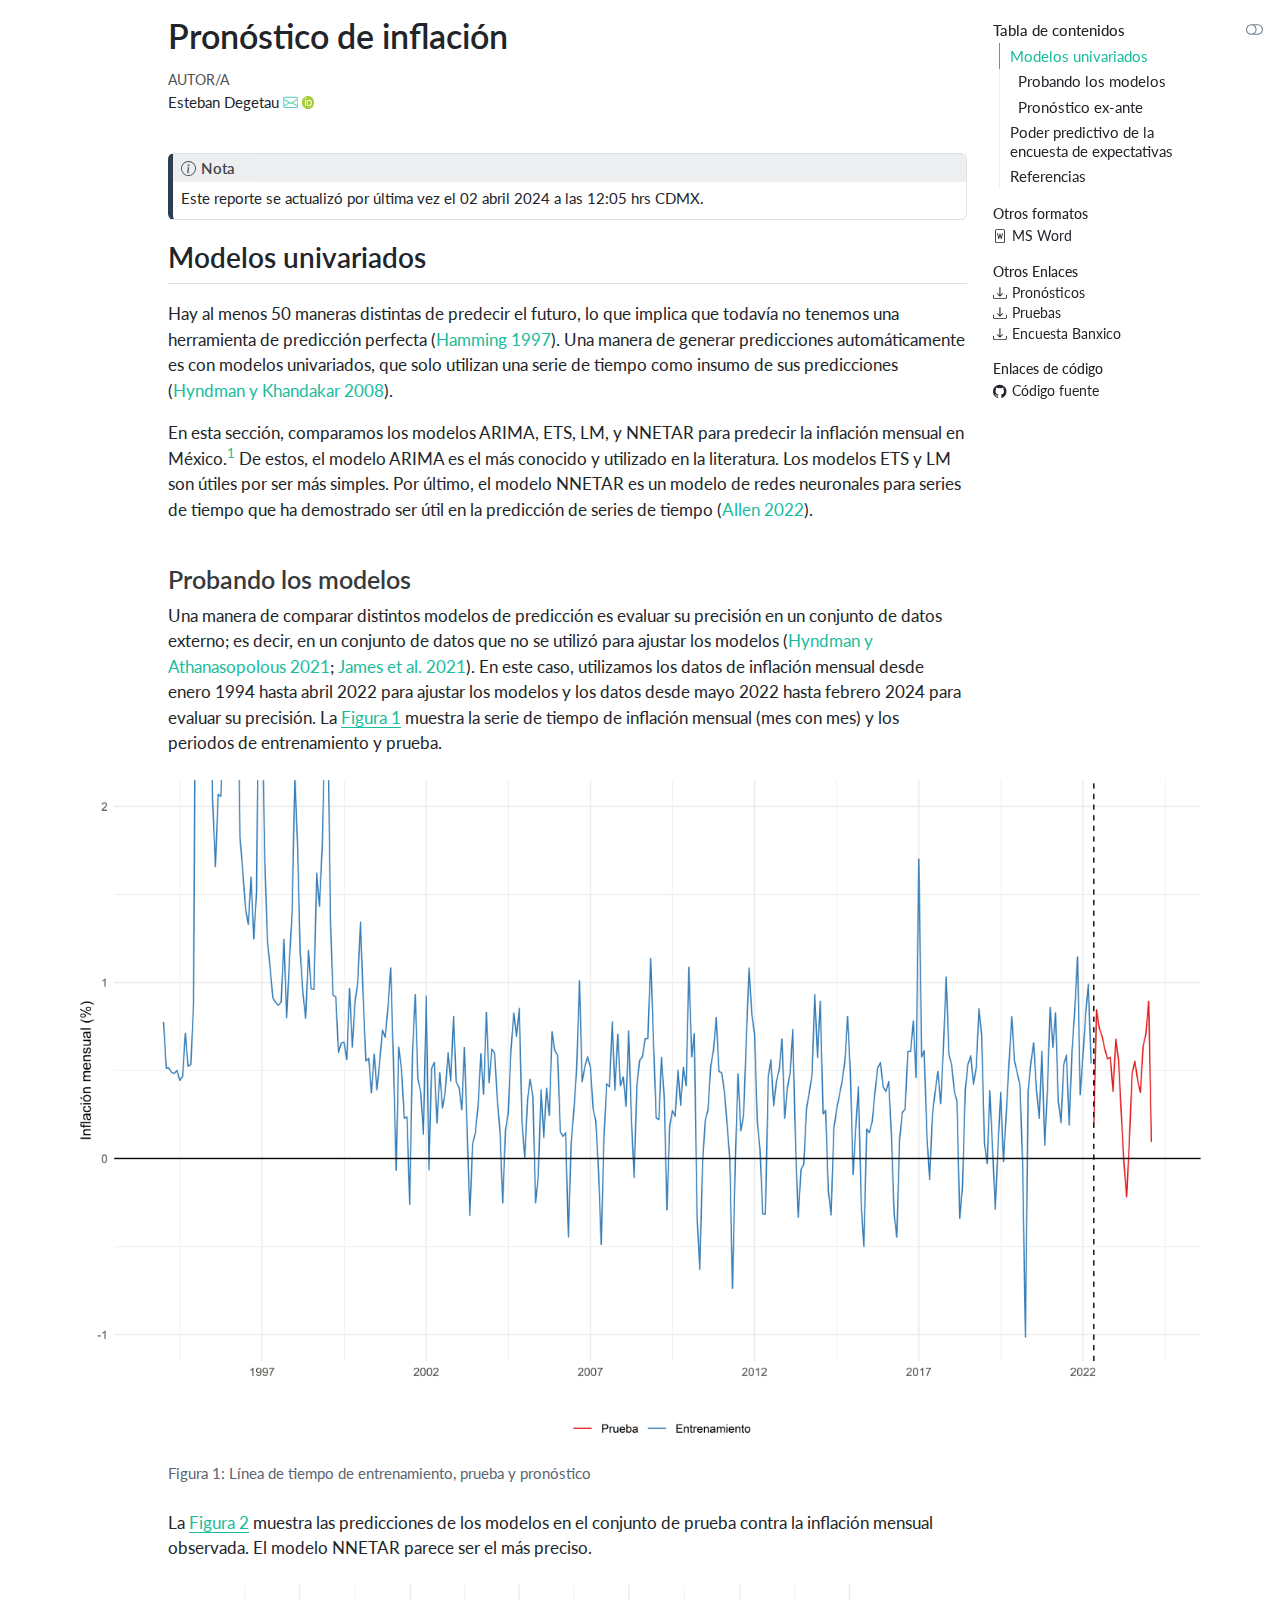
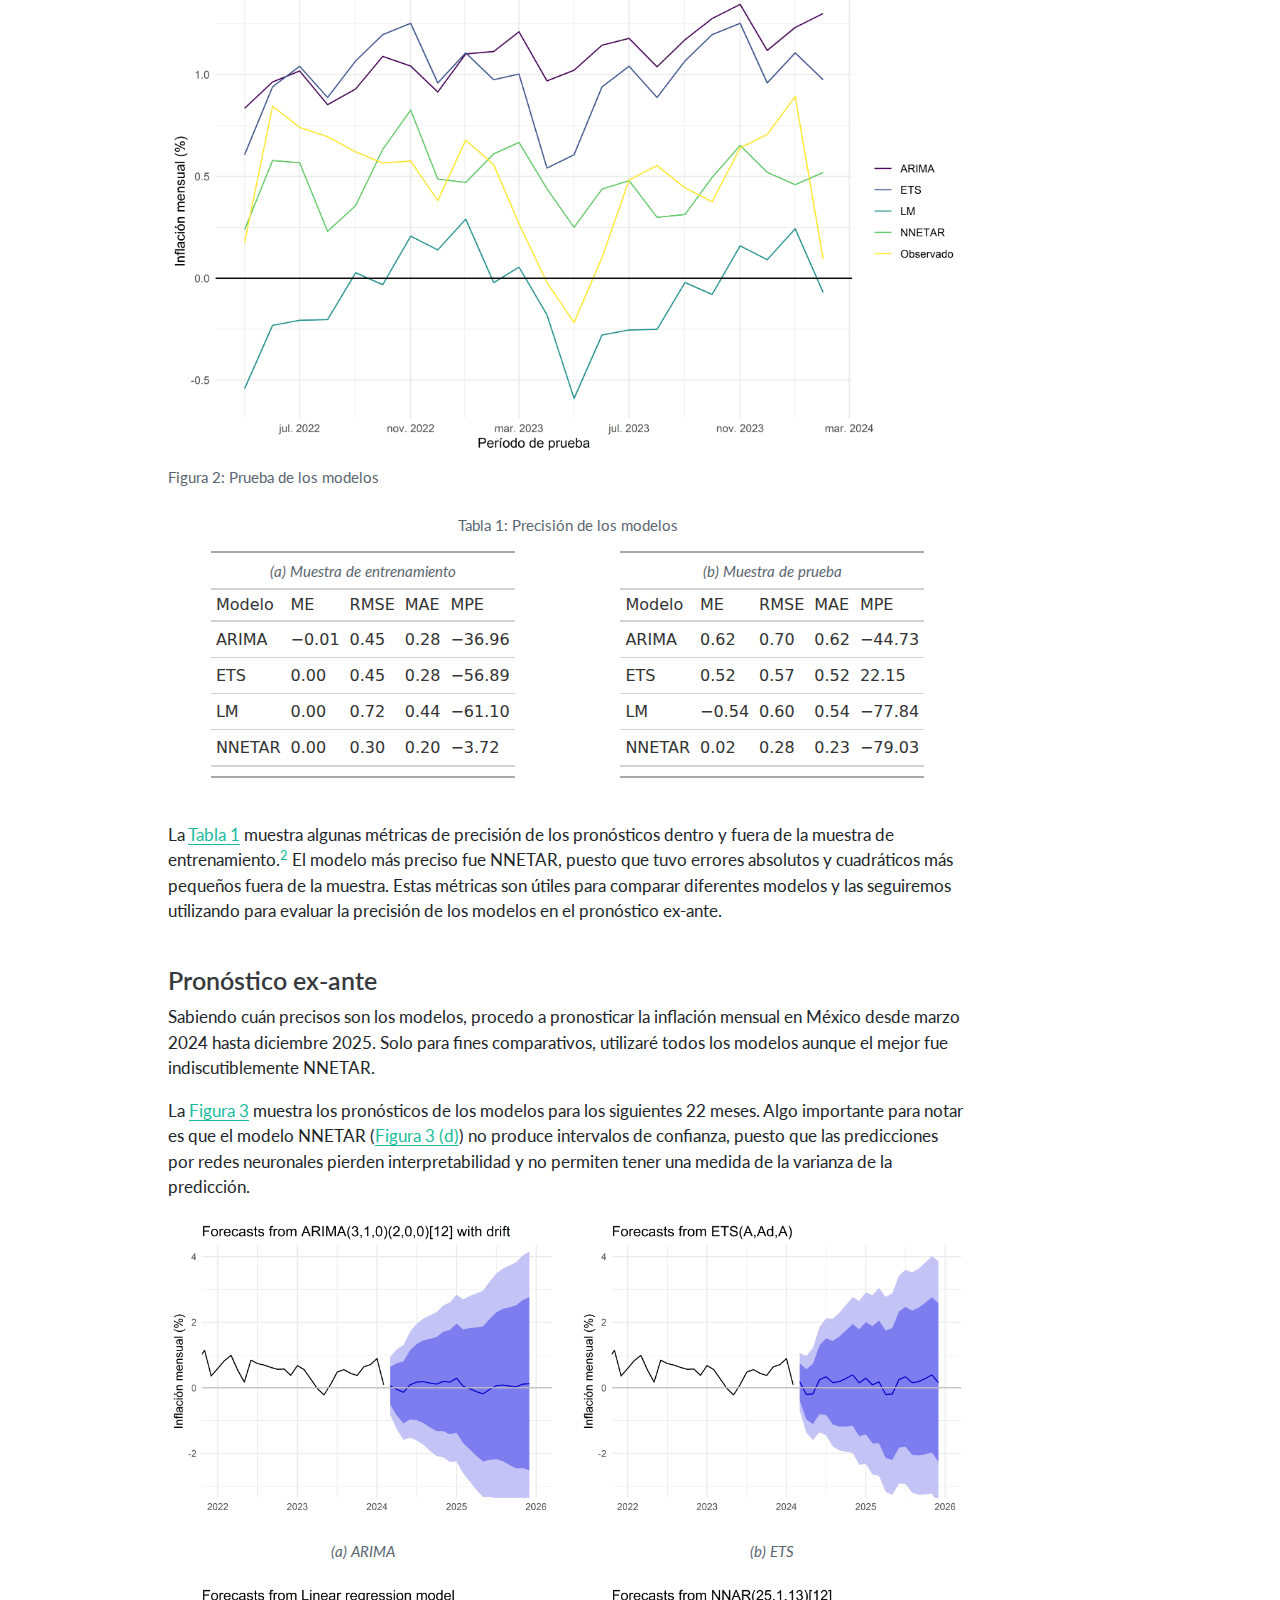
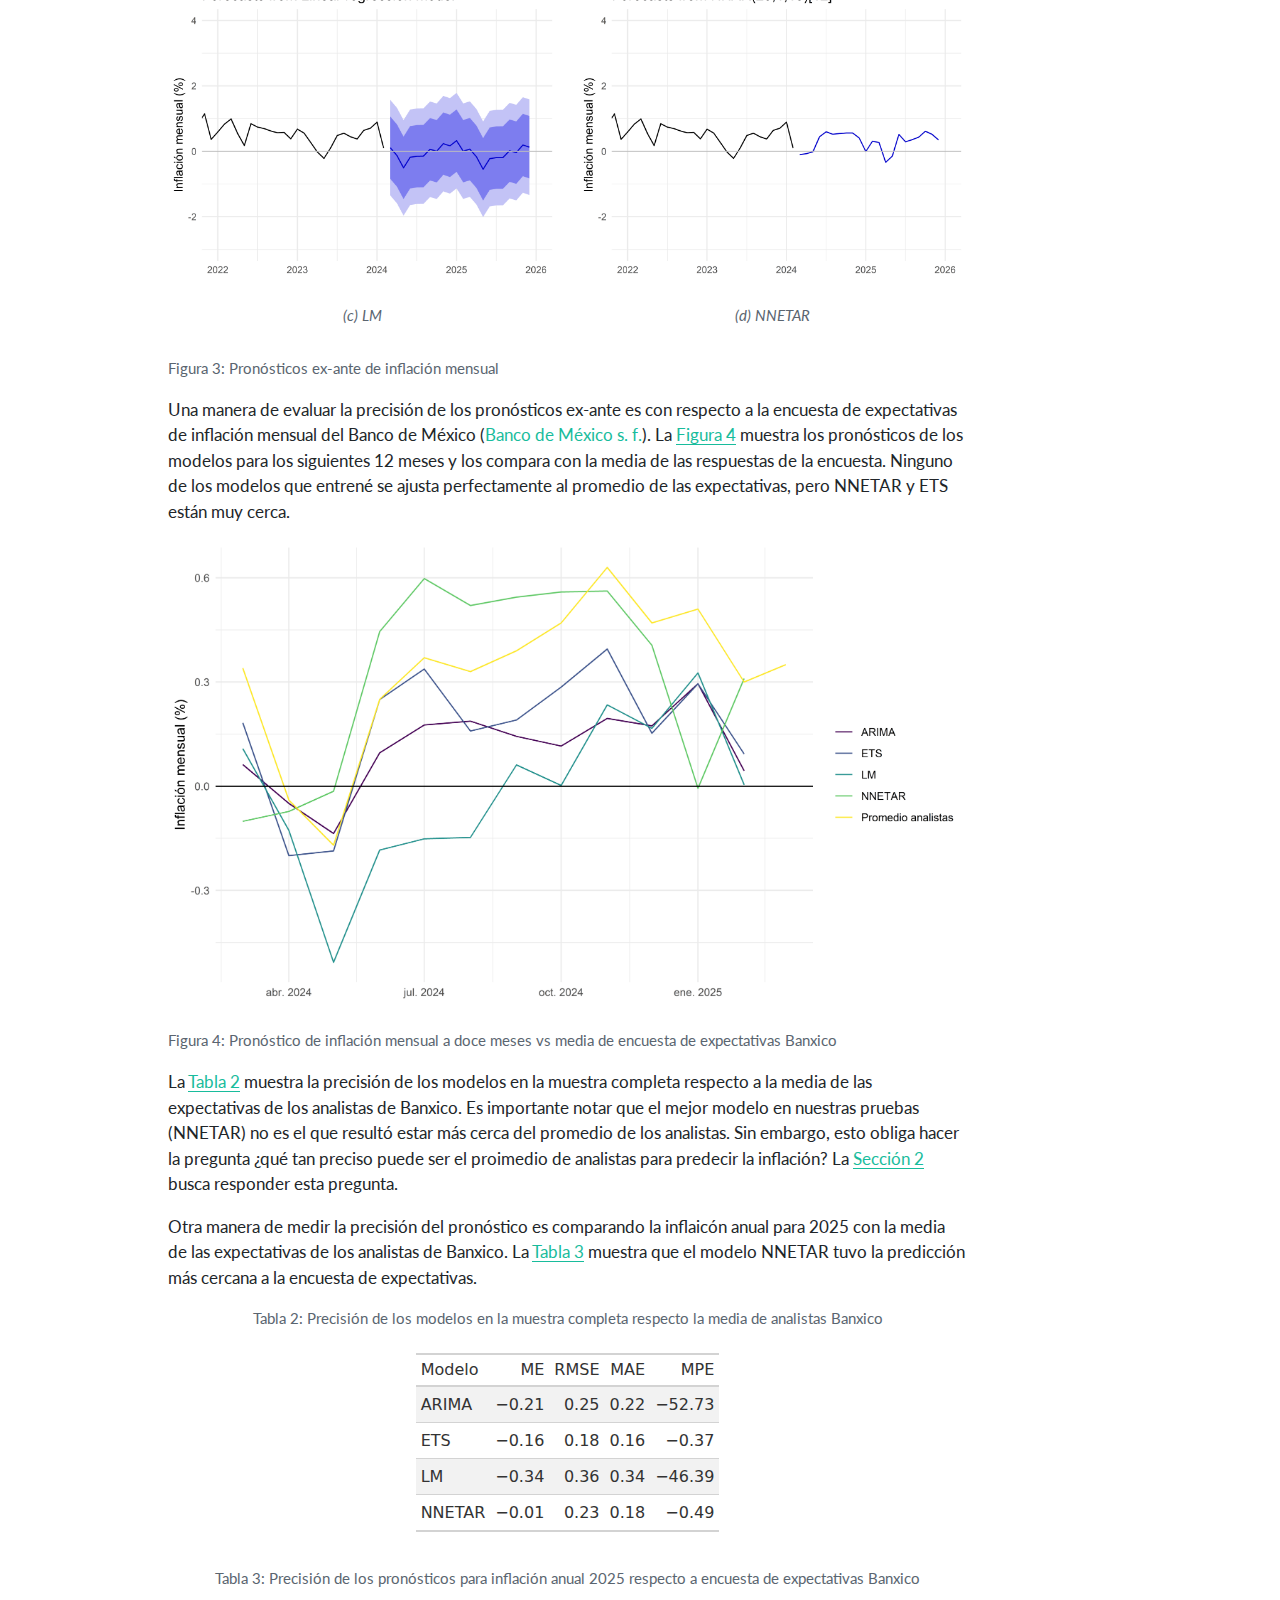
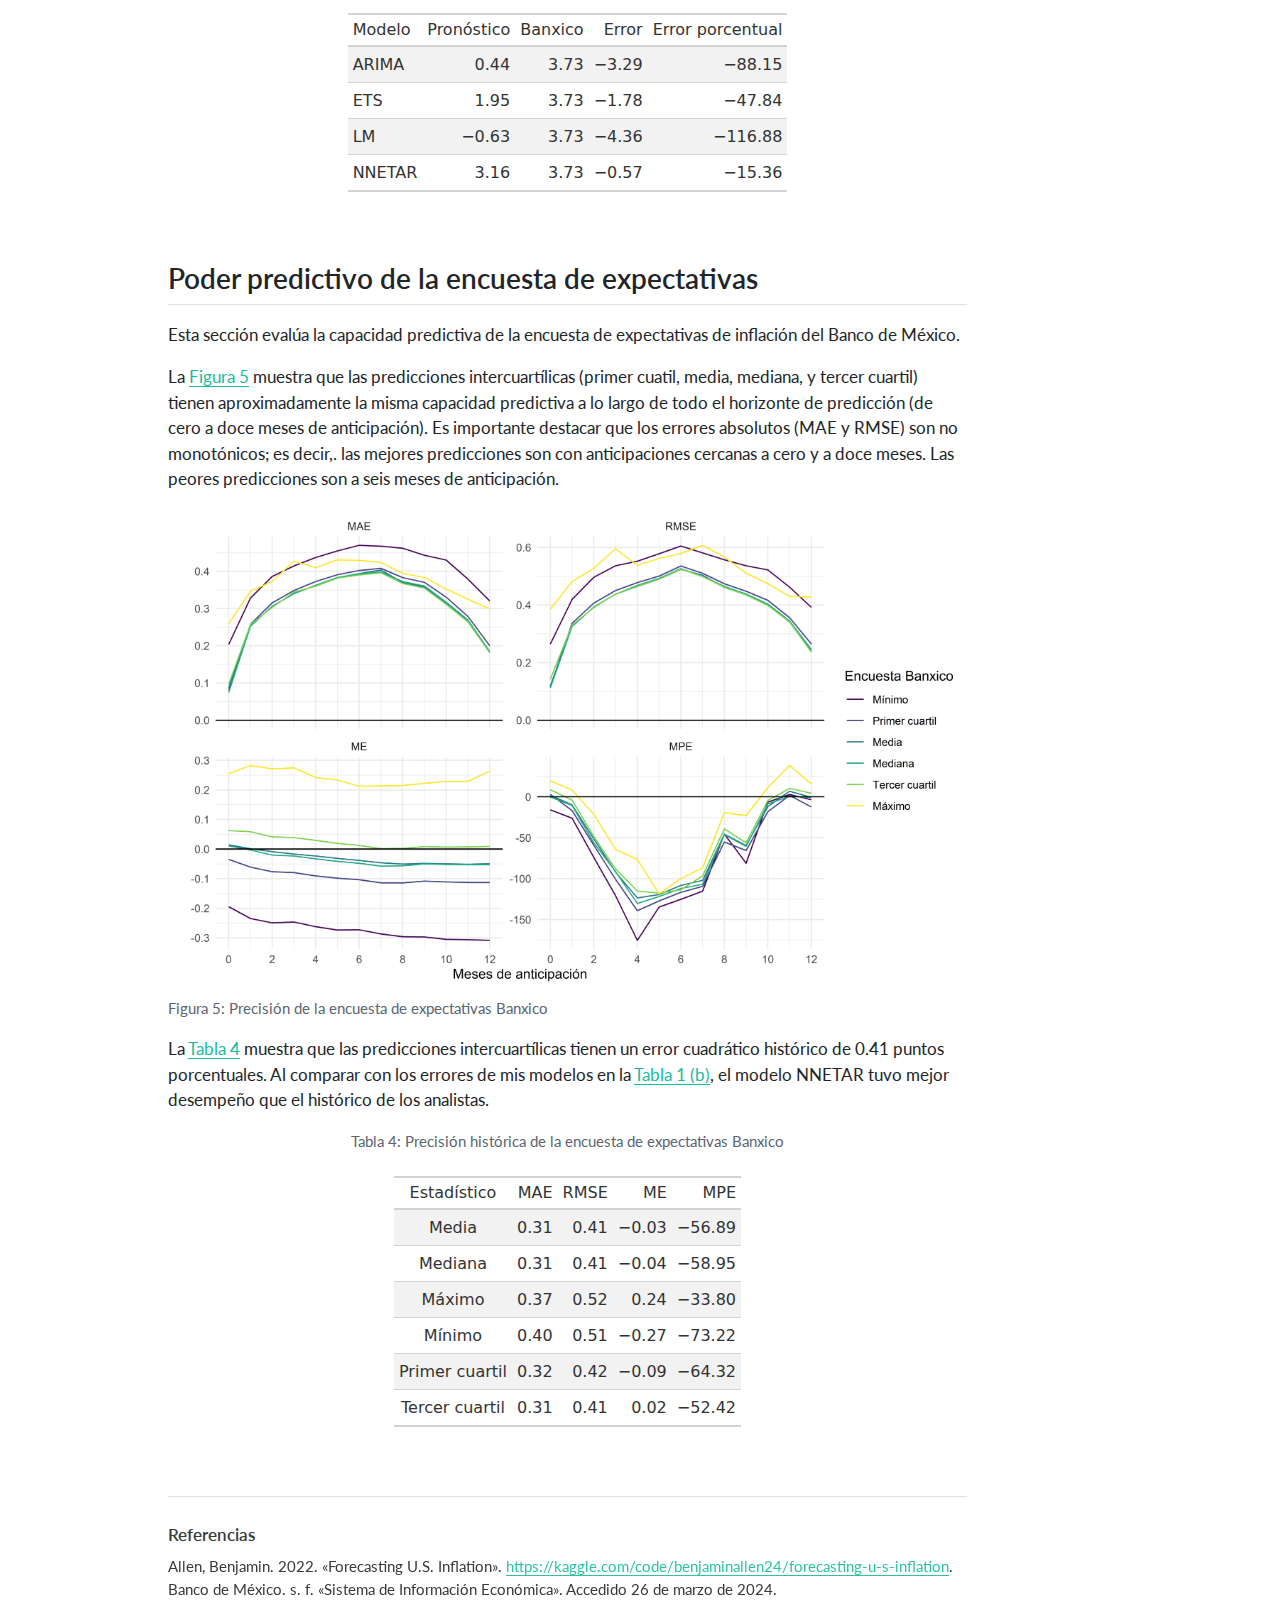
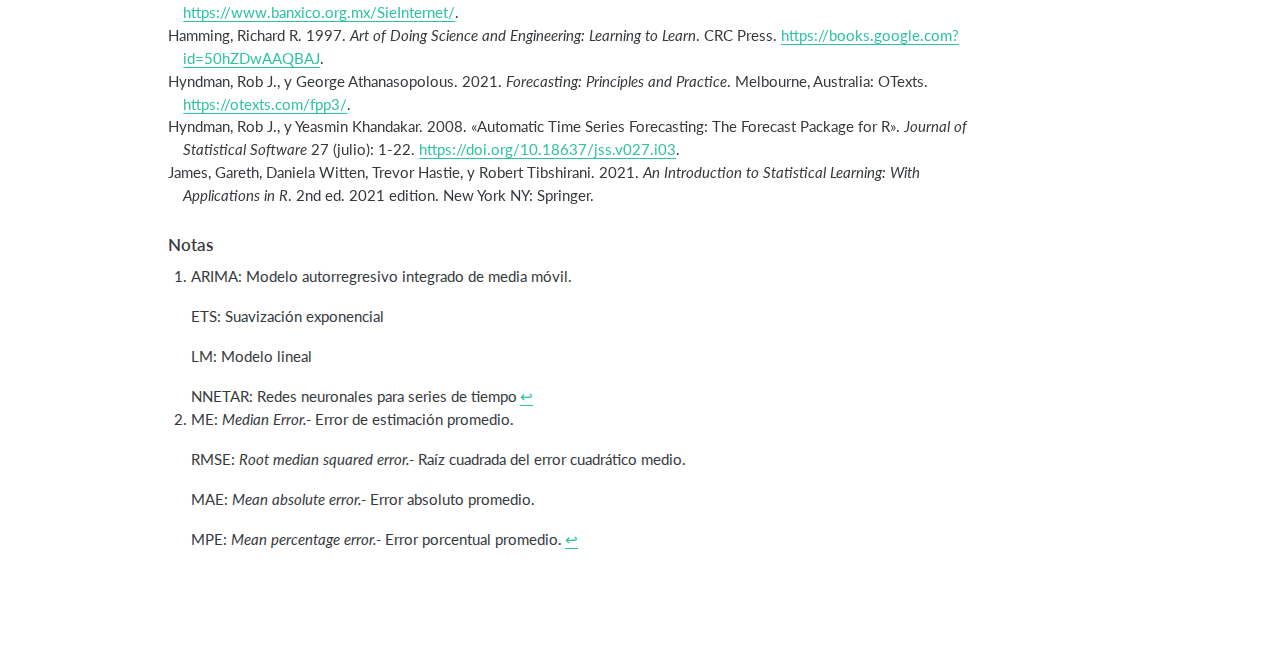
==== commit 77d2a5c4: "Built site for gh-pages" ====
--- a/index.html
+++ b/index.html
@@ -50,10 +50,12 @@
 <script src="monthly_forecast_files/libs/quarto-html/tippy.umd.min.js"></script>
 <script src="monthly_forecast_files/libs/quarto-html/anchor.min.js"></script>
 <link href="monthly_forecast_files/libs/quarto-html/tippy.css" rel="stylesheet">
-<link href="monthly_forecast_files/libs/quarto-html/quarto-syntax-highlighting.css" rel="stylesheet" id="quarto-text-highlighting-styles">
+<link href="monthly_forecast_files/libs/quarto-html/quarto-syntax-highlighting.css" rel="stylesheet" class="quarto-color-scheme" id="quarto-text-highlighting-styles">
+<link href="monthly_forecast_files/libs/quarto-html/quarto-syntax-highlighting-dark.css" rel="prefetch" class="quarto-color-scheme quarto-color-alternate" id="quarto-text-highlighting-styles">
 <script src="monthly_forecast_files/libs/bootstrap/bootstrap.min.js"></script>
 <link href="monthly_forecast_files/libs/bootstrap/bootstrap-icons.css" rel="stylesheet">
-<link href="monthly_forecast_files/libs/bootstrap/bootstrap.min.css" rel="stylesheet" id="quarto-bootstrap" data-mode="light">
+<link href="monthly_forecast_files/libs/bootstrap/bootstrap.min.css" rel="stylesheet" class="quarto-color-scheme" id="quarto-bootstrap" data-mode="light">
+<link href="monthly_forecast_files/libs/bootstrap/bootstrap-dark.min.css" rel="prefetch" class="quarto-color-scheme quarto-color-alternate" id="quarto-bootstrap" data-mode="dark">
 
 
 </head>
@@ -62,8 +64,21 @@
 
 <div id="quarto-content" class="page-columns page-rows-contents page-layout-article">
 <div id="quarto-margin-sidebar" class="sidebar margin-sidebar">
-<div class="quarto-other-links"><h2>Otros Enlaces</h2><ul><li><a href="data/forecasts.csv"><i class="bi bi-download"></i>Datos</a></li></ul></div></div>
-<main class="content" id="quarto-document-content">
+  <nav id="TOC" role="doc-toc" class="toc-active">
+    <h2 id="toc-title">Tabla de contenidos</h2>
+   
+  <ul>
+  <li><a href="#modelos-univariados" id="toc-modelos-univariados" class="nav-link active" data-scroll-target="#modelos-univariados">Modelos univariados</a>
+  <ul class="collapse">
+  <li><a href="#probando-los-modelos" id="toc-probando-los-modelos" class="nav-link" data-scroll-target="#probando-los-modelos">Probando los modelos</a></li>
+  <li><a href="#pronóstico-ex-ante" id="toc-pronóstico-ex-ante" class="nav-link" data-scroll-target="#pronóstico-ex-ante">Pronóstico ex-ante</a></li>
+  </ul></li>
+  <li><a href="#sec-survey" id="toc-sec-survey" class="nav-link" data-scroll-target="#sec-survey">Poder predictivo de la encuesta de expectativas</a></li>
+  <li><a href="#referencias" id="toc-referencias" class="nav-link" data-scroll-target="#referencias">Referencias</a></li>
+  </ul>
+<div class="quarto-alternate-formats"><h2>Otros formatos</h2><ul><li><a href="monthly_forecast.docx"><i class="bi bi-file-word"></i>MS Word</a></li></ul></div><div class="quarto-other-links"><h2>Otros Enlaces</h2><ul><li><a href="data/forecasts.csv"><i class="bi bi-download"></i>Pronósticos</a></li><li><a href="data/tests.csv"><i class="bi bi-download"></i>Pruebas</a></li><li><a href="data/banxico_survey.csv"><i class="bi bi-download"></i>Encuesta Banxico</a></li></ul></div><div class="quarto-code-links"><h2>Enlaces de código</h2><ul><li><a href="https://github.com/estebandegetau/Inflation-Forecast"><i class="bi bi-github"></i>Código fuente</a></li></ul></div></nav>
+</div>
+<main class="content page-columns page-full" id="quarto-document-content">
 
 <header id="title-block-header" class="quarto-title-block default">
 <div class="quarto-title">
@@ -77,16 +92,10 @@
     <div>
     <div class="quarto-title-meta-heading">Autor/a</div>
     <div class="quarto-title-meta-contents">
-             <p>Esteban Degetau </p>
+             <p>Esteban Degetau <a href="mailto:esteban.degetau@imss.gob.mx" class="quarto-title-author-email"><i class="bi bi-envelope"></i></a> <a href="https://orcid.org/0009-0004-4095-8819" class="quarto-title-author-orcid"> <img src="[data-uri]"></a></p>
           </div>
   </div>
     
-    <div>
-    <div class="quarto-title-meta-heading">Fecha de publicación</div>
-    <div class="quarto-title-meta-contents">
-      <p class="date">2 de abril de 2024</p>
-    </div>
-  </div>
   
     
   </div>
@@ -96,28 +105,55 @@
 </header>
 
 
-<section id="modelos-univariados" class="level2">
+<div class="callout callout-style-default callout-note callout-titled">
+<div class="callout-header d-flex align-content-center">
+<div class="callout-icon-container">
+<i class="callout-icon"></i>
+</div>
+<div class="callout-title-container flex-fill">
+Nota
+</div>
+</div>
+<div class="callout-body-container callout-body">
+<p>Este reporte se actualizó por última vez el 02 abril 2024 a las 12:05 hrs CDMX.</p>
+</div>
+</div>
+<section id="modelos-univariados" class="level2 page-columns page-full">
 <h2 class="anchored" data-anchor-id="modelos-univariados">Modelos univariados</h2>
-<p>Hay muchas maneras de predecir el futuro, lo que implica que ninguna es perfecta en todos los casos <span class="citation" data-cites="hamming1997">(<a href="#ref-hamming1997" role="doc-biblioref">Hamming 1997</a>)</span>. Una manera de generar predicciones automáticamente es con modelos univariados, que solo utilizan una serie de tiempo como insumo de sus predicciones <span class="citation" data-cites="hyndman2008">(<a href="#ref-hyndman2008" role="doc-biblioref">Hyndman y Khandakar 2008</a>)</span>.</p>
-<p>En esta sección, comparamos los modelos ARIMA, ETS, LM, y NNETAR para predecir la inflación mensual en México. De estos, el modelo ARIMA es el más conocido y utilizado en la literatura. Los modelos ETS y LM son menos conocidos, son útiles por ser más simples. Por último, el modelo NNETAR es un modelo de redes neuronales para series de tiempo que ha demostrado ser útil en la predicción de series de tiempo <span class="citation" data-cites="hyndman2021">(<a href="#ref-hyndman2021" role="doc-biblioref">Hyndman y Athanasopolous 2021</a>)</span>.</p>
-<section id="probando-los-modelos" class="level3">
+<p>Hay al menos 50 maneras distintas de predecir el futuro, lo que implica que todavía no tenemos una herramienta de predicción perfecta <span class="citation" data-cites="hamming1997">(<a href="#ref-hamming1997" role="doc-biblioref">Hamming 1997</a>)</span>. Una manera de generar predicciones automáticamente es con modelos univariados, que solo utilizan una serie de tiempo como insumo de sus predicciones <span class="citation" data-cites="hyndman2008">(<a href="#ref-hyndman2008" role="doc-biblioref">Hyndman y Khandakar 2008</a>)</span>.</p>
+<p>En esta sección, comparamos los modelos ARIMA, ETS, LM, y NNETAR para predecir la inflación mensual en México.<a href="#fn1" class="footnote-ref" id="fnref1" role="doc-noteref"><sup>1</sup></a> De estos, el modelo ARIMA es el más conocido y utilizado en la literatura. Los modelos ETS y LM son útiles por ser más simples. Por último, el modelo NNETAR es un modelo de redes neuronales para series de tiempo que ha demostrado ser útil en la predicción de series de tiempo <span class="citation" data-cites="allen2022">(<a href="#ref-allen2022" role="doc-biblioref">Allen 2022</a>)</span>.</p>
+<section id="probando-los-modelos" class="level3 page-columns page-full">
 <h3 class="anchored" data-anchor-id="probando-los-modelos">Probando los modelos</h3>
-<p>Una manera de comparar distintos modelos de predicción es evaluar su precisión en un conjunto de datos externo; es decir, en un conjunto de datos que no se utilizó para ajustar los modelos. En este caso, utilizamos los datos de inflación mensual desde enero 1994 hasta abril 2022 para ajustar los modelos y los datos desde mayo 2022 hasta febrero 2024 para evaluar su precisión.</p>
+<p>Una manera de comparar distintos modelos de predicción es evaluar su precisión en un conjunto de datos externo; es decir, en un conjunto de datos que no se utilizó para ajustar los modelos <span class="citation" data-cites="hyndman2021 james2021a">(<a href="#ref-hyndman2021" role="doc-biblioref">Hyndman y Athanasopolous 2021</a>; <a href="#ref-james2021a" role="doc-biblioref">James et&nbsp;al. 2021</a>)</span>. En este caso, utilizamos los datos de inflación mensual desde enero 1994 hasta abril 2022 para ajustar los modelos y los datos desde mayo 2022 hasta febrero 2024 para evaluar su precisión. La <a href="#fig-timeline" class="quarto-xref">Figura&nbsp;1</a> muestra la serie de tiempo de inflación mensual (mes con mes) y los periodos de entrenamiento y prueba.</p>
+<div class="cell page-columns page-full">
+<div class="cell-output-display page-columns page-full">
+<div id="fig-timeline" class="quarto-figure quarto-figure-center quarto-float anchored page-columns page-full">
+<figure class="quarto-float quarto-float-fig figure page-columns page-full">
+<div aria-describedby="fig-timeline-caption-0ceaefa1-69ba-4598-a22c-09a6ac19f8ca" class="page-columns page-full">
+<img src="monthly_forecast_files/figure-html/fig-timeline-1.png" class="img-fluid figure-img column-page" width="6000">
+</div>
+<figcaption class="quarto-float-caption-bottom quarto-float-caption quarto-float-fig" id="fig-timeline-caption-0ceaefa1-69ba-4598-a22c-09a6ac19f8ca">
+Figura&nbsp;1: Línea de tiempo de entrenamiento, prueba y pronóstico
+</figcaption>
+</figure>
+</div>
+</div>
+</div>
+<p>La <a href="#fig-test" class="quarto-xref">Figura&nbsp;2</a> muestra las predicciones de los modelos en el conjunto de prueba contra la inflación mensual observada. El modelo NNETAR parece ser el más preciso.</p>
 <div class="cell">
 <div class="cell-output-display">
 <div id="fig-test" class="quarto-figure quarto-figure-center quarto-float anchored">
 <figure class="quarto-float quarto-float-fig figure">
 <div aria-describedby="fig-test-caption-0ceaefa1-69ba-4598-a22c-09a6ac19f8ca">
-<img src="monthly_forecast_files/figure-html/fig-test-1.png" class="img-fluid figure-img" width="672">
+<img src="monthly_forecast_files/figure-html/fig-test-1.png" class="img-fluid figure-img" width="4500">
 </div>
 <figcaption class="quarto-float-caption-bottom quarto-float-caption quarto-float-fig" id="fig-test-caption-0ceaefa1-69ba-4598-a22c-09a6ac19f8ca">
-Figura&nbsp;1: Prueba de los modelos
+Figura&nbsp;2: Prueba de los modelos
 </figcaption>
 </figure>
 </div>
 </div>
 </div>
-<p>La <a href="#fig-test" class="quarto-xref">Figura&nbsp;1</a> muestra las predicciones de los modelos en el conjunto de prueba contra la inflación mensual observada. El modelo NNETAR parece ser el más preciso.</p>
 <div id="tbl-comp" class="quarto-layout-panel anchored">
 <figure class="quarto-float quarto-float-tbl figure">
 <figcaption class="quarto-float-caption-top quarto-float-caption quarto-float-tbl" id="tbl-comp-caption-0ceaefa1-69ba-4598-a22c-09a6ac19f8ca">
@@ -126,23 +162,23 @@
 <div aria-describedby="tbl-comp-caption-0ceaefa1-69ba-4598-a22c-09a6ac19f8ca">
 <div class="quarto-layout-row">
 <div class="cell-output-display quarto-layout-cell-subref quarto-layout-cell" data-ref-parent="tbl-comp" style="flex-basis: 50.0%;justify-content: center;">
-<div id="rapibpzaht" style="padding-left:0px;padding-right:0px;padding-top:10px;padding-bottom:10px;overflow-x:auto;overflow-y:auto;width:auto;height:auto;">
-<style>#rapibpzaht table {
+<div id="gmthwasqjb" style="padding-left:0px;padding-right:0px;padding-top:10px;padding-bottom:10px;overflow-x:auto;overflow-y:auto;width:auto;height:auto;">
+<style>#gmthwasqjb table {
   font-family: system-ui, 'Segoe UI', Roboto, Helvetica, Arial, sans-serif, 'Apple Color Emoji', 'Segoe UI Emoji', 'Segoe UI Symbol', 'Noto Color Emoji';
   -webkit-font-smoothing: antialiased;
   -moz-osx-font-smoothing: grayscale;
 }
 
-#rapibpzaht thead, #rapibpzaht tbody, #rapibpzaht tfoot, #rapibpzaht tr, #rapibpzaht td, #rapibpzaht th {
+#gmthwasqjb thead, #gmthwasqjb tbody, #gmthwasqjb tfoot, #gmthwasqjb tr, #gmthwasqjb td, #gmthwasqjb th {
   border-style: none;
 }
 
-#rapibpzaht p {
+#gmthwasqjb p {
   margin: 0;
   padding: 0;
 }
 
-#rapibpzaht .gt_table {
+#gmthwasqjb .gt_table {
   display: table;
   border-collapse: collapse;
   line-height: normal;
@@ -168,12 +204,12 @@
   border-left-color: #D3D3D3;
 }
 
-#rapibpzaht .gt_caption {
+#gmthwasqjb .gt_caption {
   padding-top: 4px;
   padding-bottom: 4px;
 }
 
-#rapibpzaht .gt_title {
+#gmthwasqjb .gt_title {
   color: #333333;
   font-size: 125%;
   font-weight: initial;
@@ -185,7 +221,7 @@
   border-bottom-width: 0;
 }
 
-#rapibpzaht .gt_subtitle {
+#gmthwasqjb .gt_subtitle {
   color: #333333;
   font-size: 85%;
   font-weight: initial;
@@ -197,7 +233,7 @@
   border-top-width: 0;
 }
 
-#rapibpzaht .gt_heading {
+#gmthwasqjb .gt_heading {
   background-color: #FFFFFF;
   text-align: center;
   border-bottom-color: #FFFFFF;
@@ -209,13 +245,13 @@
   border-right-color: #D3D3D3;
 }
 
-#rapibpzaht .gt_bottom_border {
-  border-bottom-style: solid;
-  border-bottom-width: 2px;
-  border-bottom-color: #D3D3D3;
-}
-
-#rapibpzaht .gt_col_headings {
+#gmthwasqjb .gt_bottom_border {
+  border-bottom-style: solid;
+  border-bottom-width: 2px;
+  border-bottom-color: #D3D3D3;
+}
+
+#gmthwasqjb .gt_col_headings {
   border-top-style: solid;
   border-top-width: 2px;
   border-top-color: #D3D3D3;
@@ -230,7 +266,7 @@
   border-right-color: #D3D3D3;
 }
 
-#rapibpzaht .gt_col_heading {
+#gmthwasqjb .gt_col_heading {
   color: #333333;
   background-color: #FFFFFF;
   font-size: 100%;
@@ -250,7 +286,7 @@
   overflow-x: hidden;
 }
 
-#rapibpzaht .gt_column_spanner_outer {
+#gmthwasqjb .gt_column_spanner_outer {
   color: #333333;
   background-color: #FFFFFF;
   font-size: 100%;
@@ -262,15 +298,15 @@
   padding-right: 4px;
 }
 
-#rapibpzaht .gt_column_spanner_outer:first-child {
+#gmthwasqjb .gt_column_spanner_outer:first-child {
   padding-left: 0;
 }
 
-#rapibpzaht .gt_column_spanner_outer:last-child {
+#gmthwasqjb .gt_column_spanner_outer:last-child {
   padding-right: 0;
 }
 
-#rapibpzaht .gt_column_spanner {
+#gmthwasqjb .gt_column_spanner {
   border-bottom-style: solid;
   border-bottom-width: 2px;
   border-bottom-color: #D3D3D3;
@@ -282,11 +318,11 @@
   width: 100%;
 }
 
-#rapibpzaht .gt_spanner_row {
+#gmthwasqjb .gt_spanner_row {
   border-bottom-style: hidden;
 }
 
-#rapibpzaht .gt_group_heading {
+#gmthwasqjb .gt_group_heading {
   padding-top: 8px;
   padding-bottom: 8px;
   padding-left: 5px;
@@ -312,7 +348,7 @@
   text-align: left;
 }
 
-#rapibpzaht .gt_empty_group_heading {
+#gmthwasqjb .gt_empty_group_heading {
   padding: 0.5px;
   color: #333333;
   background-color: #FFFFFF;
@@ -327,15 +363,15 @@
   vertical-align: middle;
 }
 
-#rapibpzaht .gt_from_md > :first-child {
+#gmthwasqjb .gt_from_md > :first-child {
   margin-top: 0;
 }
 
-#rapibpzaht .gt_from_md > :last-child {
+#gmthwasqjb .gt_from_md > :last-child {
   margin-bottom: 0;
 }
 
-#rapibpzaht .gt_row {
+#gmthwasqjb .gt_row {
   padding-top: 8px;
   padding-bottom: 8px;
   padding-left: 5px;
@@ -354,7 +390,7 @@
   overflow-x: hidden;
 }
 
-#rapibpzaht .gt_stub {
+#gmthwasqjb .gt_stub {
   color: #333333;
   background-color: #FFFFFF;
   font-size: 100%;
@@ -367,7 +403,7 @@
   padding-right: 5px;
 }
 
-#rapibpzaht .gt_stub_row_group {
+#gmthwasqjb .gt_stub_row_group {
   color: #333333;
   background-color: #FFFFFF;
   font-size: 100%;
@@ -381,54 +417,54 @@
   vertical-align: top;
 }
 
-#rapibpzaht .gt_row_group_first td {
-  border-top-width: 2px;
-}
-
-#rapibpzaht .gt_row_group_first th {
-  border-top-width: 2px;
-}
-
-#rapibpzaht .gt_summary_row {
-  color: #333333;
-  background-color: #FFFFFF;
-  text-transform: inherit;
-  padding-top: 8px;
-  padding-bottom: 8px;
-  padding-left: 5px;
-  padding-right: 5px;
-}
-
-#rapibpzaht .gt_first_summary_row {
-  border-top-style: solid;
-  border-top-color: #D3D3D3;
-}
-
-#rapibpzaht .gt_first_summary_row.thick {
-  border-top-width: 2px;
-}
-
-#rapibpzaht .gt_last_summary_row {
-  padding-top: 8px;
-  padding-bottom: 8px;
-  padding-left: 5px;
-  padding-right: 5px;
-  border-bottom-style: solid;
-  border-bottom-width: 2px;
-  border-bottom-color: #D3D3D3;
-}
-
-#rapibpzaht .gt_grand_summary_row {
-  color: #333333;
-  background-color: #FFFFFF;
-  text-transform: inherit;
-  padding-top: 8px;
-  padding-bottom: 8px;
-  padding-left: 5px;
-  padding-right: 5px;
-}
-
-#rapibpzaht .gt_first_grand_summary_row {
+#gmthwasqjb .gt_row_group_first td {
+  border-top-width: 2px;
+}
+
+#gmthwasqjb .gt_row_group_first th {
+  border-top-width: 2px;
+}
+
+#gmthwasqjb .gt_summary_row {
+  color: #333333;
+  background-color: #FFFFFF;
+  text-transform: inherit;
+  padding-top: 8px;
+  padding-bottom: 8px;
+  padding-left: 5px;
+  padding-right: 5px;
+}
+
+#gmthwasqjb .gt_first_summary_row {
+  border-top-style: solid;
+  border-top-color: #D3D3D3;
+}
+
+#gmthwasqjb .gt_first_summary_row.thick {
+  border-top-width: 2px;
+}
+
+#gmthwasqjb .gt_last_summary_row {
+  padding-top: 8px;
+  padding-bottom: 8px;
+  padding-left: 5px;
+  padding-right: 5px;
+  border-bottom-style: solid;
+  border-bottom-width: 2px;
+  border-bottom-color: #D3D3D3;
+}
+
+#gmthwasqjb .gt_grand_summary_row {
+  color: #333333;
+  background-color: #FFFFFF;
+  text-transform: inherit;
+  padding-top: 8px;
+  padding-bottom: 8px;
+  padding-left: 5px;
+  padding-right: 5px;
+}
+
+#gmthwasqjb .gt_first_grand_summary_row {
   padding-top: 8px;
   padding-bottom: 8px;
   padding-left: 5px;
@@ -438,7 +474,7 @@
   border-top-color: #D3D3D3;
 }
 
-#rapibpzaht .gt_last_grand_summary_row_top {
+#gmthwasqjb .gt_last_grand_summary_row_top {
   padding-top: 8px;
   padding-bottom: 8px;
   padding-left: 5px;
@@ -448,20 +484,20 @@
   border-bottom-color: #D3D3D3;
 }
 
-#rapibpzaht .gt_striped {
+#gmthwasqjb .gt_striped {
   background-color: rgba(128, 128, 128, 0.05);
 }
 
-#rapibpzaht .gt_table_body {
-  border-top-style: solid;
-  border-top-width: 2px;
-  border-top-color: #D3D3D3;
-  border-bottom-style: solid;
-  border-bottom-width: 2px;
-  border-bottom-color: #D3D3D3;
-}
-
-#rapibpzaht .gt_footnotes {
+#gmthwasqjb .gt_table_body {
+  border-top-style: solid;
+  border-top-width: 2px;
+  border-top-color: #D3D3D3;
+  border-bottom-style: solid;
+  border-bottom-width: 2px;
+  border-bottom-color: #D3D3D3;
+}
+
+#gmthwasqjb .gt_footnotes {
   color: #333333;
   background-color: #FFFFFF;
   border-bottom-style: none;
@@ -475,7 +511,7 @@
   border-right-color: #D3D3D3;
 }
 
-#rapibpzaht .gt_footnote {
+#gmthwasqjb .gt_footnote {
   margin: 0px;
   font-size: 90%;
   padding-top: 4px;
@@ -484,7 +520,7 @@
   padding-right: 5px;
 }
 
-#rapibpzaht .gt_sourcenotes {
+#gmthwasqjb .gt_sourcenotes {
   color: #333333;
   background-color: #FFFFFF;
   border-bottom-style: none;
@@ -498,7 +534,7 @@
   border-right-color: #D3D3D3;
 }
 
-#rapibpzaht .gt_sourcenote {
+#gmthwasqjb .gt_sourcenote {
   font-size: 90%;
   padding-top: 4px;
   padding-bottom: 4px;
@@ -506,63 +542,63 @@
   padding-right: 5px;
 }
 
-#rapibpzaht .gt_left {
+#gmthwasqjb .gt_left {
   text-align: left;
 }
 
-#rapibpzaht .gt_center {
+#gmthwasqjb .gt_center {
   text-align: center;
 }
 
-#rapibpzaht .gt_right {
+#gmthwasqjb .gt_right {
   text-align: right;
   font-variant-numeric: tabular-nums;
 }
 
-#rapibpzaht .gt_font_normal {
+#gmthwasqjb .gt_font_normal {
   font-weight: normal;
 }
 
-#rapibpzaht .gt_font_bold {
+#gmthwasqjb .gt_font_bold {
   font-weight: bold;
 }
 
-#rapibpzaht .gt_font_italic {
+#gmthwasqjb .gt_font_italic {
   font-style: italic;
 }
 
-#rapibpzaht .gt_super {
+#gmthwasqjb .gt_super {
   font-size: 65%;
 }
 
-#rapibpzaht .gt_footnote_marks {
+#gmthwasqjb .gt_footnote_marks {
   font-size: 75%;
   vertical-align: 0.4em;
   position: initial;
 }
 
-#rapibpzaht .gt_asterisk {
+#gmthwasqjb .gt_asterisk {
   font-size: 100%;
   vertical-align: 0;
 }
 
-#rapibpzaht .gt_indent_1 {
+#gmthwasqjb .gt_indent_1 {
   text-indent: 5px;
 }
 
-#rapibpzaht .gt_indent_2 {
+#gmthwasqjb .gt_indent_2 {
   text-indent: 10px;
 }
 
-#rapibpzaht .gt_indent_3 {
+#gmthwasqjb .gt_indent_3 {
   text-indent: 15px;
 }
 
-#rapibpzaht .gt_indent_4 {
+#gmthwasqjb .gt_indent_4 {
   text-indent: 20px;
 }
 
-#rapibpzaht .gt_indent_5 {
+#gmthwasqjb .gt_indent_5 {
   text-indent: 25px;
 }
 </style>
@@ -621,23 +657,23 @@
 </div>
 </div>
 <div class="cell-output-display quarto-layout-cell-subref quarto-layout-cell" data-ref-parent="tbl-comp" style="flex-basis: 50.0%;justify-content: center;">
-<div id="obwosgldki" style="padding-left:0px;padding-right:0px;padding-top:10px;padding-bottom:10px;overflow-x:auto;overflow-y:auto;width:auto;height:auto;">
-<style>#obwosgldki table {
+<div id="ennbjafwyv" style="padding-left:0px;padding-right:0px;padding-top:10px;padding-bottom:10px;overflow-x:auto;overflow-y:auto;width:auto;height:auto;">
+<style>#ennbjafwyv table {
   font-family: system-ui, 'Segoe UI', Roboto, Helvetica, Arial, sans-serif, 'Apple Color Emoji', 'Segoe UI Emoji', 'Segoe UI Symbol', 'Noto Color Emoji';
   -webkit-font-smoothing: antialiased;
   -moz-osx-font-smoothing: grayscale;
 }
 
-#obwosgldki thead, #obwosgldki tbody, #obwosgldki tfoot, #obwosgldki tr, #obwosgldki td, #obwosgldki th {
+#ennbjafwyv thead, #ennbjafwyv tbody, #ennbjafwyv tfoot, #ennbjafwyv tr, #ennbjafwyv td, #ennbjafwyv th {
   border-style: none;
 }
 
-#obwosgldki p {
+#ennbjafwyv p {
   margin: 0;
   padding: 0;
 }
 
-#obwosgldki .gt_table {
+#ennbjafwyv .gt_table {
   display: table;
   border-collapse: collapse;
   line-height: normal;
@@ -663,12 +699,12 @@
   border-left-color: #D3D3D3;
 }
 
-#obwosgldki .gt_caption {
+#ennbjafwyv .gt_caption {
   padding-top: 4px;
   padding-bottom: 4px;
 }
 
-#obwosgldki .gt_title {
+#ennbjafwyv .gt_title {
   color: #333333;
   font-size: 125%;
   font-weight: initial;
@@ -680,7 +716,7 @@
   border-bottom-width: 0;
 }
 
-#obwosgldki .gt_subtitle {
+#ennbjafwyv .gt_subtitle {
   color: #333333;
   font-size: 85%;
   font-weight: initial;
@@ -692,7 +728,7 @@
   border-top-width: 0;
 }
 
-#obwosgldki .gt_heading {
+#ennbjafwyv .gt_heading {
   background-color: #FFFFFF;
   text-align: center;
   border-bottom-color: #FFFFFF;
@@ -704,13 +740,13 @@
   border-right-color: #D3D3D3;
 }
 
-#obwosgldki .gt_bottom_border {
-  border-bottom-style: solid;
-  border-bottom-width: 2px;
-  border-bottom-color: #D3D3D3;
-}
-
-#obwosgldki .gt_col_headings {
+#ennbjafwyv .gt_bottom_border {
+  border-bottom-style: solid;
+  border-bottom-width: 2px;
+  border-bottom-color: #D3D3D3;
+}
+
+#ennbjafwyv .gt_col_headings {
   border-top-style: solid;
   border-top-width: 2px;
   border-top-color: #D3D3D3;
@@ -725,7 +761,7 @@
   border-right-color: #D3D3D3;
 }
 
-#obwosgldki .gt_col_heading {
+#ennbjafwyv .gt_col_heading {
   color: #333333;
   background-color: #FFFFFF;
   font-size: 100%;
@@ -745,7 +781,7 @@
   overflow-x: hidden;
 }
 
-#obwosgldki .gt_column_spanner_outer {
+#ennbjafwyv .gt_column_spanner_outer {
   color: #333333;
   background-color: #FFFFFF;
   font-size: 100%;
@@ -757,15 +793,15 @@
   padding-right: 4px;
 }
 
-#obwosgldki .gt_column_spanner_outer:first-child {
+#ennbjafwyv .gt_column_spanner_outer:first-child {
   padding-left: 0;
 }
 
-#obwosgldki .gt_column_spanner_outer:last-child {
+#ennbjafwyv .gt_column_spanner_outer:last-child {
   padding-right: 0;
 }
 
-#obwosgldki .gt_column_spanner {
+#ennbjafwyv .gt_column_spanner {
   border-bottom-style: solid;
   border-bottom-width: 2px;
   border-bottom-color: #D3D3D3;
@@ -777,11 +813,11 @@
   width: 100%;
 }
 
-#obwosgldki .gt_spanner_row {
+#ennbjafwyv .gt_spanner_row {
   border-bottom-style: hidden;
 }
 
-#obwosgldki .gt_group_heading {
+#ennbjafwyv .gt_group_heading {
   padding-top: 8px;
   padding-bottom: 8px;
   padding-left: 5px;
@@ -807,7 +843,7 @@
   text-align: left;
 }
 
-#obwosgldki .gt_empty_group_heading {
+#ennbjafwyv .gt_empty_group_heading {
   padding: 0.5px;
   color: #333333;
   background-color: #FFFFFF;
@@ -822,15 +858,15 @@
   vertical-align: middle;
 }
 
-#obwosgldki .gt_from_md > :first-child {
+#ennbjafwyv .gt_from_md > :first-child {
   margin-top: 0;
 }
 
-#obwosgldki .gt_from_md > :last-child {
+#ennbjafwyv .gt_from_md > :last-child {
   margin-bottom: 0;
 }
 
-#obwosgldki .gt_row {
+#ennbjafwyv .gt_row {
   padding-top: 8px;
   padding-bottom: 8px;
   padding-left: 5px;
@@ -849,7 +885,7 @@
   overflow-x: hidden;
 }
 
-#obwosgldki .gt_stub {
+#ennbjafwyv .gt_stub {
   color: #333333;
   background-color: #FFFFFF;
   font-size: 100%;
@@ -862,7 +898,7 @@
   padding-right: 5px;
 }
 
-#obwosgldki .gt_stub_row_group {
+#ennbjafwyv .gt_stub_row_group {
   color: #333333;
   background-color: #FFFFFF;
   font-size: 100%;
@@ -876,54 +912,54 @@
   vertical-align: top;
 }
 
-#obwosgldki .gt_row_group_first td {
-  border-top-width: 2px;
-}
-
-#obwosgldki .gt_row_group_first th {
-  border-top-width: 2px;
-}
-
-#obwosgldki .gt_summary_row {
-  color: #333333;
-  background-color: #FFFFFF;
-  text-transform: inherit;
-  padding-top: 8px;
-  padding-bottom: 8px;
-  padding-left: 5px;
-  padding-right: 5px;
-}
-
-#obwosgldki .gt_first_summary_row {
-  border-top-style: solid;
-  border-top-color: #D3D3D3;
-}
-
-#obwosgldki .gt_first_summary_row.thick {
-  border-top-width: 2px;
-}
-
-#obwosgldki .gt_last_summary_row {
-  padding-top: 8px;
-  padding-bottom: 8px;
-  padding-left: 5px;
-  padding-right: 5px;
-  border-bottom-style: solid;
-  border-bottom-width: 2px;
-  border-bottom-color: #D3D3D3;
-}
-
-#obwosgldki .gt_grand_summary_row {
-  color: #333333;
-  background-color: #FFFFFF;
-  text-transform: inherit;
-  padding-top: 8px;
-  padding-bottom: 8px;
-  padding-left: 5px;
-  padding-right: 5px;
-}
-
-#obwosgldki .gt_first_grand_summary_row {
+#ennbjafwyv .gt_row_group_first td {
+  border-top-width: 2px;
+}
+
+#ennbjafwyv .gt_row_group_first th {
+  border-top-width: 2px;
+}
+
+#ennbjafwyv .gt_summary_row {
+  color: #333333;
+  background-color: #FFFFFF;
+  text-transform: inherit;
+  padding-top: 8px;
+  padding-bottom: 8px;
+  padding-left: 5px;
+  padding-right: 5px;
+}
+
+#ennbjafwyv .gt_first_summary_row {
+  border-top-style: solid;
+  border-top-color: #D3D3D3;
+}
+
+#ennbjafwyv .gt_first_summary_row.thick {
+  border-top-width: 2px;
+}
+
+#ennbjafwyv .gt_last_summary_row {
+  padding-top: 8px;
+  padding-bottom: 8px;
+  padding-left: 5px;
+  padding-right: 5px;
+  border-bottom-style: solid;
+  border-bottom-width: 2px;
+  border-bottom-color: #D3D3D3;
+}
+
+#ennbjafwyv .gt_grand_summary_row {
+  color: #333333;
+  background-color: #FFFFFF;
+  text-transform: inherit;
+  padding-top: 8px;
+  padding-bottom: 8px;
+  padding-left: 5px;
+  padding-right: 5px;
+}
+
+#ennbjafwyv .gt_first_grand_summary_row {
   padding-top: 8px;
   padding-bottom: 8px;
   padding-left: 5px;
@@ -933,7 +969,7 @@
   border-top-color: #D3D3D3;
 }
 
-#obwosgldki .gt_last_grand_summary_row_top {
+#ennbjafwyv .gt_last_grand_summary_row_top {
   padding-top: 8px;
   padding-bottom: 8px;
   padding-left: 5px;
@@ -943,20 +979,20 @@
   border-bottom-color: #D3D3D3;
 }
 
-#obwosgldki .gt_striped {
+#ennbjafwyv .gt_striped {
   background-color: rgba(128, 128, 128, 0.05);
 }
 
-#obwosgldki .gt_table_body {
-  border-top-style: solid;
-  border-top-width: 2px;
-  border-top-color: #D3D3D3;
-  border-bottom-style: solid;
-  border-bottom-width: 2px;
-  border-bottom-color: #D3D3D3;
-}
-
-#obwosgldki .gt_footnotes {
+#ennbjafwyv .gt_table_body {
+  border-top-style: solid;
+  border-top-width: 2px;
+  border-top-color: #D3D3D3;
+  border-bottom-style: solid;
+  border-bottom-width: 2px;
+  border-bottom-color: #D3D3D3;
+}
+
+#ennbjafwyv .gt_footnotes {
   color: #333333;
   background-color: #FFFFFF;
   border-bottom-style: none;
@@ -970,7 +1006,7 @@
   border-right-color: #D3D3D3;
 }
 
-#obwosgldki .gt_footnote {
+#ennbjafwyv .gt_footnote {
   margin: 0px;
   font-size: 90%;
   padding-top: 4px;
@@ -979,7 +1015,7 @@
   padding-right: 5px;
 }
 
-#obwosgldki .gt_sourcenotes {
+#ennbjafwyv .gt_sourcenotes {
   color: #333333;
   background-color: #FFFFFF;
   border-bottom-style: none;
@@ -993,7 +1029,7 @@
   border-right-color: #D3D3D3;
 }
 
-#obwosgldki .gt_sourcenote {
+#ennbjafwyv .gt_sourcenote {
   font-size: 90%;
   padding-top: 4px;
   padding-bottom: 4px;
@@ -1001,63 +1037,63 @@
   padding-right: 5px;
 }
 
-#obwosgldki .gt_left {
+#ennbjafwyv .gt_left {
   text-align: left;
 }
 
-#obwosgldki .gt_center {
+#ennbjafwyv .gt_center {
   text-align: center;
 }
 
-#obwosgldki .gt_right {
+#ennbjafwyv .gt_right {
   text-align: right;
   font-variant-numeric: tabular-nums;
 }
 
-#obwosgldki .gt_font_normal {
+#ennbjafwyv .gt_font_normal {
   font-weight: normal;
 }
 
-#obwosgldki .gt_font_bold {
+#ennbjafwyv .gt_font_bold {
   font-weight: bold;
 }
 
-#obwosgldki .gt_font_italic {
+#ennbjafwyv .gt_font_italic {
   font-style: italic;
 }
 
-#obwosgldki .gt_super {
+#ennbjafwyv .gt_super {
   font-size: 65%;
 }
 
-#obwosgldki .gt_footnote_marks {
+#ennbjafwyv .gt_footnote_marks {
   font-size: 75%;
   vertical-align: 0.4em;
   position: initial;
 }
 
-#obwosgldki .gt_asterisk {
+#ennbjafwyv .gt_asterisk {
   font-size: 100%;
   vertical-align: 0;
 }
 
-#obwosgldki .gt_indent_1 {
+#ennbjafwyv .gt_indent_1 {
   text-indent: 5px;
 }
 
-#obwosgldki .gt_indent_2 {
+#ennbjafwyv .gt_indent_2 {
   text-indent: 10px;
 }
 
-#obwosgldki .gt_indent_3 {
+#ennbjafwyv .gt_indent_3 {
   text-indent: 15px;
 }
 
-#obwosgldki .gt_indent_4 {
+#ennbjafwyv .gt_indent_4 {
   text-indent: 20px;
 }
 
-#obwosgldki .gt_indent_5 {
+#ennbjafwyv .gt_indent_5 {
   text-indent: 25px;
 }
 </style>
@@ -1119,12 +1155,12 @@
 </div>
 </figure>
 </div>
-<p>La <a href="#tbl-comp" class="quarto-xref">Tabla&nbsp;1</a> muestra algunas métricas de precisión de los pronósticos dentro y fuera de la muestra de entrenamiento.<a href="#fn1" class="footnote-ref" id="fnref1" role="doc-noteref"><sup>1</sup></a> El modelo más preciso fue NNETAR, puesto que tuvo errores más pequeños.</p>
+<p>La <a href="#tbl-comp" class="quarto-xref">Tabla&nbsp;1</a> muestra algunas métricas de precisión de los pronósticos dentro y fuera de la muestra de entrenamiento.<a href="#fn2" class="footnote-ref" id="fnref2" role="doc-noteref"><sup>2</sup></a> El modelo más preciso fue NNETAR, puesto que tuvo errores absolutos y cuadráticos más pequeños fuera de la muestra. Estas métricas son útiles para comparar diferentes modelos y las seguiremos utilizando para evaluar la precisión de los modelos en el pronóstico ex-ante.</p>
 </section>
 <section id="pronóstico-ex-ante" class="level3">
 <h3 class="anchored" data-anchor-id="pronóstico-ex-ante">Pronóstico ex-ante</h3>
-<p>Sabiendo cuán precisos son los modelos, procedo a pronosticar la inflación mensual en México desde marzo 2024 hasta diciembre 2025. Solo para fines comparativos, utilizaré todos los modelos aunque el mejor fue NNETAR.</p>
-<p>La <a href="#fig-forecast" class="quarto-xref">Figura&nbsp;2</a> muestra los pronósticos de los modelos para los siguientes 22 meses. Algo importante para notar es que el modelo NNETAR (<a href="#fig-forecast-4" class="quarto-xref">Figura&nbsp;2 (d)</a>) no produce intervalos de confianza, puesto que las predicciones por redes neuronales pierden interpretabilidad y no permiten tener una medida de la varianza de la predicción.</p>
+<p>Sabiendo cuán precisos son los modelos, procedo a pronosticar la inflación mensual en México desde marzo 2024 hasta diciembre 2025. Solo para fines comparativos, utilizaré todos los modelos aunque el mejor fue indiscutiblemente NNETAR.</p>
+<p>La <a href="#fig-forecast" class="quarto-xref">Figura&nbsp;3</a> muestra los pronósticos de los modelos para los siguientes 22 meses. Algo importante para notar es que el modelo NNETAR (<a href="#fig-forecast-4" class="quarto-xref">Figura&nbsp;3 (d)</a>) no produce intervalos de confianza, puesto que las predicciones por redes neuronales pierden interpretabilidad y no permiten tener una medida de la varianza de la predicción.</p>
 <div id="fig-forecast" class="quarto-layout-panel">
 <figure class="quarto-float quarto-float-fig figure">
 <div aria-describedby="fig-forecast-caption-0ceaefa1-69ba-4598-a22c-09a6ac19f8ca">
@@ -1133,7 +1169,7 @@
 <div id="fig-forecast-1" class="quarto-figure quarto-figure-center quarto-float anchored">
 <figure class="quarto-float quarto-subfloat-fig figure">
 <div aria-describedby="fig-forecast-1-caption-0ceaefa1-69ba-4598-a22c-09a6ac19f8ca">
-<img src="monthly_forecast_files/figure-html/fig-forecast-1.png" class="img-fluid figure-img" data-ref-parent="fig-forecast" width="672">
+<img src="monthly_forecast_files/figure-html/fig-forecast-1.png" class="img-fluid figure-img" data-ref-parent="fig-forecast" width="2500">
 </div>
 <figcaption class="quarto-float-caption-bottom quarto-subfloat-caption quarto-subfloat-fig" id="fig-forecast-1-caption-0ceaefa1-69ba-4598-a22c-09a6ac19f8ca">
 (a) ARIMA
@@ -1145,7 +1181,7 @@
 <div id="fig-forecast-2" class="quarto-figure quarto-figure-center quarto-float anchored">
 <figure class="quarto-float quarto-subfloat-fig figure">
 <div aria-describedby="fig-forecast-2-caption-0ceaefa1-69ba-4598-a22c-09a6ac19f8ca">
-<img src="monthly_forecast_files/figure-html/fig-forecast-2.png" class="img-fluid figure-img" data-ref-parent="fig-forecast" width="672">
+<img src="monthly_forecast_files/figure-html/fig-forecast-2.png" class="img-fluid figure-img" data-ref-parent="fig-forecast" width="2500">
 </div>
 <figcaption class="quarto-float-caption-bottom quarto-subfloat-caption quarto-subfloat-fig" id="fig-forecast-2-caption-0ceaefa1-69ba-4598-a22c-09a6ac19f8ca">
 (b) ETS
@@ -1159,7 +1195,7 @@
 <div id="fig-forecast-3" class="quarto-figure quarto-figure-center quarto-float anchored">
 <figure class="quarto-float quarto-subfloat-fig figure">
 <div aria-describedby="fig-forecast-3-caption-0ceaefa1-69ba-4598-a22c-09a6ac19f8ca">
-<img src="monthly_forecast_files/figure-html/fig-forecast-3.png" class="img-fluid figure-img" data-ref-parent="fig-forecast" width="672">
+<img src="monthly_forecast_files/figure-html/fig-forecast-3.png" class="img-fluid figure-img" data-ref-parent="fig-forecast" width="2500">
 </div>
 <figcaption class="quarto-float-caption-bottom quarto-subfloat-caption quarto-subfloat-fig" id="fig-forecast-3-caption-0ceaefa1-69ba-4598-a22c-09a6ac19f8ca">
 (c) LM
@@ -1171,7 +1207,7 @@
 <div id="fig-forecast-4" class="quarto-figure quarto-figure-center quarto-float anchored">
 <figure class="quarto-float quarto-subfloat-fig figure">
 <div aria-describedby="fig-forecast-4-caption-0ceaefa1-69ba-4598-a22c-09a6ac19f8ca">
-<img src="monthly_forecast_files/figure-html/fig-forecast-4.png" class="img-fluid figure-img" data-ref-parent="fig-forecast" width="672">
+<img src="monthly_forecast_files/figure-html/fig-forecast-4.png" class="img-fluid figure-img" data-ref-parent="fig-forecast" width="2500">
 </div>
 <figcaption class="quarto-float-caption-bottom quarto-subfloat-caption quarto-subfloat-fig" id="fig-forecast-4-caption-0ceaefa1-69ba-4598-a22c-09a6ac19f8ca">
 (d) NNETAR
@@ -1182,26 +1218,27 @@
 </div>
 </div>
 <figcaption class="quarto-float-caption-bottom quarto-float-caption quarto-float-fig" id="fig-forecast-caption-0ceaefa1-69ba-4598-a22c-09a6ac19f8ca">
-Figura&nbsp;2: Comparación de pronósticos
+Figura&nbsp;3: Pronósticos ex-ante de inflación mensual
 </figcaption>
 </figure>
 </div>
-<p>Una manera de evaluar la precisión de los pronósticos ex-ante es con respecto a la encuesta de expectativas de inflación mensual del Banco de México (Banxico). La <a href="#fig-banxico" class="quarto-xref">Figura&nbsp;3</a> muestra los pronósticos de los modelos para los siguientes 12 meses y los compara con la media de las respuestas de la encuesta.</p>
+<p>Una manera de evaluar la precisión de los pronósticos ex-ante es con respecto a la encuesta de expectativas de inflación mensual del Banco de México <span class="citation" data-cites="banxico_sie">(<a href="#ref-banxico_sie" role="doc-biblioref">Banco de México s.&nbsp;f.</a>)</span>. La <a href="#fig-banxico" class="quarto-xref">Figura&nbsp;4</a> muestra los pronósticos de los modelos para los siguientes 12 meses y los compara con la media de las respuestas de la encuesta. Ninguno de los modelos que entrené se ajusta perfectamente al promedio de las expectativas, pero NNETAR y ETS están muy cerca.</p>
 <div class="cell">
 <div class="cell-output-display">
 <div id="fig-banxico" class="quarto-figure quarto-figure-center quarto-float anchored">
 <figure class="quarto-float quarto-float-fig figure">
 <div aria-describedby="fig-banxico-caption-0ceaefa1-69ba-4598-a22c-09a6ac19f8ca">
-<img src="monthly_forecast_files/figure-html/fig-banxico-1.png" class="img-fluid figure-img" width="672">
+<img src="monthly_forecast_files/figure-html/fig-banxico-1.png" class="img-fluid figure-img" width="4500">
 </div>
 <figcaption class="quarto-float-caption-bottom quarto-float-caption quarto-float-fig" id="fig-banxico-caption-0ceaefa1-69ba-4598-a22c-09a6ac19f8ca">
-Figura&nbsp;3: Pronóstico de inflación mensual a doce meses vs media de encuesta de expectativas Banxico
+Figura&nbsp;4: Pronóstico de inflación mensual a doce meses vs media de encuesta de expectativas Banxico
 </figcaption>
 </figure>
 </div>
 </div>
 </div>
-<p>La <a href="#tbl-banxico" class="quarto-xref">Tabla&nbsp;2</a> muestra la precisión de los modelos en la muestra completa respecto a la media de las expectativas de los analistas de Banxico. Es importante notar que el mejor modelo en nuestra prueba no es el modelo más cercano a la madia de los los analistas, mas el error es bastante pequeño.</p>
+<p>La <a href="#tbl-banxico" class="quarto-xref">Tabla&nbsp;2</a> muestra la precisión de los modelos en la muestra completa respecto a la media de las expectativas de los analistas de Banxico. Es importante notar que el mejor modelo en nuestras pruebas (NNETAR) no es el que resultó estar más cerca del promedio de los analistas. Sin embargo, esto obliga hacer la pregunta ¿qué tan preciso puede ser el proimedio de analistas para predecir la inflación? La <a href="#sec-survey" class="quarto-xref">Sección&nbsp;2</a> busca responder esta pregunta.</p>
+<p>Otra manera de medir la precisión del pronóstico es comparando la inflaicón anual para 2025 con la media de las expectativas de los analistas de Banxico. La <a href="#tbl-yearly" class="quarto-xref">Tabla&nbsp;3</a> muestra que el modelo NNETAR tuvo la predicción más cercana a la encuesta de expectativas.</p>
 <div class="cell">
 <div id="tbl-banxico" class="cell quarto-float anchored">
 <figure class="quarto-float quarto-float-tbl figure">
@@ -1210,23 +1247,23 @@
 </figcaption>
 <div aria-describedby="tbl-banxico-caption-0ceaefa1-69ba-4598-a22c-09a6ac19f8ca">
 <div class="cell-output-display">
-<div id="xrhdtxjgbz" style="padding-left:0px;padding-right:0px;padding-top:10px;padding-bottom:10px;overflow-x:auto;overflow-y:auto;width:auto;height:auto;">
-<style>#xrhdtxjgbz table {
+<div id="fynhfbiggq" style="padding-left:0px;padding-right:0px;padding-top:10px;padding-bottom:10px;overflow-x:auto;overflow-y:auto;width:auto;height:auto;">
+<style>#fynhfbiggq table {
   font-family: system-ui, 'Segoe UI', Roboto, Helvetica, Arial, sans-serif, 'Apple Color Emoji', 'Segoe UI Emoji', 'Segoe UI Symbol', 'Noto Color Emoji';
   -webkit-font-smoothing: antialiased;
   -moz-osx-font-smoothing: grayscale;
 }
 
-#xrhdtxjgbz thead, #xrhdtxjgbz tbody, #xrhdtxjgbz tfoot, #xrhdtxjgbz tr, #xrhdtxjgbz td, #xrhdtxjgbz th {
+#fynhfbiggq thead, #fynhfbiggq tbody, #fynhfbiggq tfoot, #fynhfbiggq tr, #fynhfbiggq td, #fynhfbiggq th {
   border-style: none;
 }
 
-#xrhdtxjgbz p {
+#fynhfbiggq p {
   margin: 0;
   padding: 0;
 }
 
-#xrhdtxjgbz .gt_table {
+#fynhfbiggq .gt_table {
   display: table;
   border-collapse: collapse;
   line-height: normal;
@@ -1252,12 +1289,12 @@
   border-left-color: #D3D3D3;
 }
 
-#xrhdtxjgbz .gt_caption {
+#fynhfbiggq .gt_caption {
   padding-top: 4px;
   padding-bottom: 4px;
 }
 
-#xrhdtxjgbz .gt_title {
+#fynhfbiggq .gt_title {
   color: #333333;
   font-size: 125%;
   font-weight: initial;
@@ -1269,7 +1306,7 @@
   border-bottom-width: 0;
 }
 
-#xrhdtxjgbz .gt_subtitle {
+#fynhfbiggq .gt_subtitle {
   color: #333333;
   font-size: 85%;
   font-weight: initial;
@@ -1281,7 +1318,7 @@
   border-top-width: 0;
 }
 
-#xrhdtxjgbz .gt_heading {
+#fynhfbiggq .gt_heading {
   background-color: #FFFFFF;
   text-align: center;
   border-bottom-color: #FFFFFF;
@@ -1293,13 +1330,13 @@
   border-right-color: #D3D3D3;
 }
 
-#xrhdtxjgbz .gt_bottom_border {
-  border-bottom-style: solid;
-  border-bottom-width: 2px;
-  border-bottom-color: #D3D3D3;
-}
-
-#xrhdtxjgbz .gt_col_headings {
+#fynhfbiggq .gt_bottom_border {
+  border-bottom-style: solid;
+  border-bottom-width: 2px;
+  border-bottom-color: #D3D3D3;
+}
+
+#fynhfbiggq .gt_col_headings {
   border-top-style: solid;
   border-top-width: 2px;
   border-top-color: #D3D3D3;
@@ -1314,7 +1351,7 @@
   border-right-color: #D3D3D3;
 }
 
-#xrhdtxjgbz .gt_col_heading {
+#fynhfbiggq .gt_col_heading {
   color: #333333;
   background-color: #FFFFFF;
   font-size: 100%;
@@ -1334,7 +1371,7 @@
   overflow-x: hidden;
 }
 
-#xrhdtxjgbz .gt_column_spanner_outer {
+#fynhfbiggq .gt_column_spanner_outer {
   color: #333333;
   background-color: #FFFFFF;
   font-size: 100%;
@@ -1346,15 +1383,15 @@
   padding-right: 4px;
 }
 
-#xrhdtxjgbz .gt_column_spanner_outer:first-child {
+#fynhfbiggq .gt_column_spanner_outer:first-child {
   padding-left: 0;
 }
 
-#xrhdtxjgbz .gt_column_spanner_outer:last-child {
+#fynhfbiggq .gt_column_spanner_outer:last-child {
   padding-right: 0;
 }
 
-#xrhdtxjgbz .gt_column_spanner {
+#fynhfbiggq .gt_column_spanner {
   border-bottom-style: solid;
   border-bottom-width: 2px;
   border-bottom-color: #D3D3D3;
@@ -1366,11 +1403,11 @@
   width: 100%;
 }
 
-#xrhdtxjgbz .gt_spanner_row {
+#fynhfbiggq .gt_spanner_row {
   border-bottom-style: hidden;
 }
 
-#xrhdtxjgbz .gt_group_heading {
+#fynhfbiggq .gt_group_heading {
   padding-top: 8px;
   padding-bottom: 8px;
   padding-left: 5px;
@@ -1396,7 +1433,7 @@
   text-align: left;
 }
 
-#xrhdtxjgbz .gt_empty_group_heading {
+#fynhfbiggq .gt_empty_group_heading {
   padding: 0.5px;
   color: #333333;
   background-color: #FFFFFF;
@@ -1411,15 +1448,15 @@
   vertical-align: middle;
 }
 
-#xrhdtxjgbz .gt_from_md > :first-child {
+#fynhfbiggq .gt_from_md > :first-child {
   margin-top: 0;
 }
 
-#xrhdtxjgbz .gt_from_md > :last-child {
+#fynhfbiggq .gt_from_md > :last-child {
   margin-bottom: 0;
 }
 
-#xrhdtxjgbz .gt_row {
+#fynhfbiggq .gt_row {
   padding-top: 8px;
   padding-bottom: 8px;
   padding-left: 5px;
@@ -1438,7 +1475,7 @@
   overflow-x: hidden;
 }
 
-#xrhdtxjgbz .gt_stub {
+#fynhfbiggq .gt_stub {
   color: #333333;
   background-color: #FFFFFF;
   font-size: 100%;
@@ -1451,7 +1488,7 @@
   padding-right: 5px;
 }
 
-#xrhdtxjgbz .gt_stub_row_group {
+#fynhfbiggq .gt_stub_row_group {
   color: #333333;
   background-color: #FFFFFF;
   font-size: 100%;
@@ -1465,54 +1502,54 @@
   vertical-align: top;
 }
 
-#xrhdtxjgbz .gt_row_group_first td {
-  border-top-width: 2px;
-}
-
-#xrhdtxjgbz .gt_row_group_first th {
-  border-top-width: 2px;
-}
-
-#xrhdtxjgbz .gt_summary_row {
-  color: #333333;
-  background-color: #FFFFFF;
-  text-transform: inherit;
-  padding-top: 8px;
-  padding-bottom: 8px;
-  padding-left: 5px;
-  padding-right: 5px;
-}
-
-#xrhdtxjgbz .gt_first_summary_row {
-  border-top-style: solid;
-  border-top-color: #D3D3D3;
-}
-
-#xrhdtxjgbz .gt_first_summary_row.thick {
-  border-top-width: 2px;
-}
-
-#xrhdtxjgbz .gt_last_summary_row {
-  padding-top: 8px;
-  padding-bottom: 8px;
-  padding-left: 5px;
-  padding-right: 5px;
-  border-bottom-style: solid;
-  border-bottom-width: 2px;
-  border-bottom-color: #D3D3D3;
-}
-
-#xrhdtxjgbz .gt_grand_summary_row {
-  color: #333333;
-  background-color: #FFFFFF;
-  text-transform: inherit;
-  padding-top: 8px;
-  padding-bottom: 8px;
-  padding-left: 5px;
-  padding-right: 5px;
-}
-
-#xrhdtxjgbz .gt_first_grand_summary_row {
+#fynhfbiggq .gt_row_group_first td {
+  border-top-width: 2px;
+}
+
+#fynhfbiggq .gt_row_group_first th {
+  border-top-width: 2px;
+}
+
+#fynhfbiggq .gt_summary_row {
+  color: #333333;
+  background-color: #FFFFFF;
+  text-transform: inherit;
+  padding-top: 8px;
+  padding-bottom: 8px;
+  padding-left: 5px;
+  padding-right: 5px;
+}
+
+#fynhfbiggq .gt_first_summary_row {
+  border-top-style: solid;
+  border-top-color: #D3D3D3;
+}
+
+#fynhfbiggq .gt_first_summary_row.thick {
+  border-top-width: 2px;
+}
+
+#fynhfbiggq .gt_last_summary_row {
+  padding-top: 8px;
+  padding-bottom: 8px;
+  padding-left: 5px;
+  padding-right: 5px;
+  border-bottom-style: solid;
+  border-bottom-width: 2px;
+  border-bottom-color: #D3D3D3;
+}
+
+#fynhfbiggq .gt_grand_summary_row {
+  color: #333333;
+  background-color: #FFFFFF;
+  text-transform: inherit;
+  padding-top: 8px;
+  padding-bottom: 8px;
+  padding-left: 5px;
+  padding-right: 5px;
+}
+
+#fynhfbiggq .gt_first_grand_summary_row {
   padding-top: 8px;
   padding-bottom: 8px;
   padding-left: 5px;
@@ -1522,7 +1559,7 @@
   border-top-color: #D3D3D3;
 }
 
-#xrhdtxjgbz .gt_last_grand_summary_row_top {
+#fynhfbiggq .gt_last_grand_summary_row_top {
   padding-top: 8px;
   padding-bottom: 8px;
   padding-left: 5px;
@@ -1532,20 +1569,20 @@
   border-bottom-color: #D3D3D3;
 }
 
-#xrhdtxjgbz .gt_striped {
+#fynhfbiggq .gt_striped {
   background-color: rgba(128, 128, 128, 0.05);
 }
 
-#xrhdtxjgbz .gt_table_body {
-  border-top-style: solid;
-  border-top-width: 2px;
-  border-top-color: #D3D3D3;
-  border-bottom-style: solid;
-  border-bottom-width: 2px;
-  border-bottom-color: #D3D3D3;
-}
-
-#xrhdtxjgbz .gt_footnotes {
+#fynhfbiggq .gt_table_body {
+  border-top-style: solid;
+  border-top-width: 2px;
+  border-top-color: #D3D3D3;
+  border-bottom-style: solid;
+  border-bottom-width: 2px;
+  border-bottom-color: #D3D3D3;
+}
+
+#fynhfbiggq .gt_footnotes {
   color: #333333;
   background-color: #FFFFFF;
   border-bottom-style: none;
@@ -1559,7 +1596,7 @@
   border-right-color: #D3D3D3;
 }
 
-#xrhdtxjgbz .gt_footnote {
+#fynhfbiggq .gt_footnote {
   margin: 0px;
   font-size: 90%;
   padding-top: 4px;
@@ -1568,7 +1605,7 @@
   padding-right: 5px;
 }
 
-#xrhdtxjgbz .gt_sourcenotes {
+#fynhfbiggq .gt_sourcenotes {
   color: #333333;
   background-color: #FFFFFF;
   border-bottom-style: none;
@@ -1582,7 +1619,7 @@
   border-right-color: #D3D3D3;
 }
 
-#xrhdtxjgbz .gt_sourcenote {
+#fynhfbiggq .gt_sourcenote {
   font-size: 90%;
   padding-top: 4px;
   padding-bottom: 4px;
@@ -1590,63 +1627,63 @@
   padding-right: 5px;
 }
 
-#xrhdtxjgbz .gt_left {
+#fynhfbiggq .gt_left {
   text-align: left;
 }
 
-#xrhdtxjgbz .gt_center {
+#fynhfbiggq .gt_center {
   text-align: center;
 }
 
-#xrhdtxjgbz .gt_right {
+#fynhfbiggq .gt_right {
   text-align: right;
   font-variant-numeric: tabular-nums;
 }
 
-#xrhdtxjgbz .gt_font_normal {
+#fynhfbiggq .gt_font_normal {
   font-weight: normal;
 }
 
-#xrhdtxjgbz .gt_font_bold {
+#fynhfbiggq .gt_font_bold {
   font-weight: bold;
 }
 
-#xrhdtxjgbz .gt_font_italic {
+#fynhfbiggq .gt_font_italic {
   font-style: italic;
 }
 
-#xrhdtxjgbz .gt_super {
+#fynhfbiggq .gt_super {
   font-size: 65%;
 }
 
-#xrhdtxjgbz .gt_footnote_marks {
+#fynhfbiggq .gt_footnote_marks {
   font-size: 75%;
   vertical-align: 0.4em;
   position: initial;
 }
 
-#xrhdtxjgbz .gt_asterisk {
+#fynhfbiggq .gt_asterisk {
   font-size: 100%;
   vertical-align: 0;
 }
 
-#xrhdtxjgbz .gt_indent_1 {
+#fynhfbiggq .gt_indent_1 {
   text-indent: 5px;
 }
 
-#xrhdtxjgbz .gt_indent_2 {
+#fynhfbiggq .gt_indent_2 {
   text-indent: 10px;
 }
 
-#xrhdtxjgbz .gt_indent_3 {
+#fynhfbiggq .gt_indent_3 {
   text-indent: 15px;
 }
 
-#xrhdtxjgbz .gt_indent_4 {
+#fynhfbiggq .gt_indent_4 {
   text-indent: 20px;
 }
 
-#xrhdtxjgbz .gt_indent_5 {
+#fynhfbiggq .gt_indent_5 {
   text-indent: 25px;
 }
 </style>
@@ -1699,51 +1736,31 @@
 </figure>
 </div>
 </div>
-</section>
-</section>
-<section id="sec-survey" class="level2">
-<h2 class="anchored" data-anchor-id="sec-survey">Poder predictivo de la encuesta de expectativas</h2>
-<p>Esta sección evalúa la capacidad predictiva de la encuesta de expectativas de inflación del Banco de México. La <a href="#fig-expectations" class="quarto-xref">Figura&nbsp;4</a> muestra que las predicciones intercuartílicas tienen el mismo desempeño en cuanto a los errores absolutos. La media y la mediana tienen un error medio cercano a cero hasta los seis meses de anticipación; a partir de ese punto, tienen un sesgo negativo.</p>
-<p>Es importante destacar que los errores absolutos no son monotónicos; las mejores predicciones son con anticipaciones cercanas a 0 y a 12 meses. Las peores predicciones son a seis meses de anticipación.</p>
 <div class="cell">
+<div id="tbl-yearly" class="cell quarto-float anchored">
+<figure class="quarto-float quarto-float-tbl figure">
+<figcaption class="quarto-float-caption-top quarto-float-caption quarto-float-tbl" id="tbl-yearly-caption-0ceaefa1-69ba-4598-a22c-09a6ac19f8ca">
+Tabla&nbsp;3: Precisión de los pronósticos para inflación anual 2025 respecto a encuesta de expectativas Banxico
+</figcaption>
+<div aria-describedby="tbl-yearly-caption-0ceaefa1-69ba-4598-a22c-09a6ac19f8ca">
 <div class="cell-output-display">
-<div id="fig-expectations" class="quarto-figure quarto-figure-center quarto-float anchored">
-<figure class="quarto-float quarto-float-fig figure">
-<div aria-describedby="fig-expectations-caption-0ceaefa1-69ba-4598-a22c-09a6ac19f8ca">
-<img src="monthly_forecast_files/figure-html/fig-expectations-1.png" class="img-fluid figure-img" width="672">
-</div>
-<figcaption class="quarto-float-caption-bottom quarto-float-caption quarto-float-fig" id="fig-expectations-caption-0ceaefa1-69ba-4598-a22c-09a6ac19f8ca">
-Figura&nbsp;4: Precisión de la encuesta de expectativas Banxico
-</figcaption>
-</figure>
-</div>
-</div>
-</div>
-<div class="cell">
-<div id="tbl-expectations" class="cell quarto-float anchored">
-<figure class="quarto-float quarto-float-tbl figure">
-<figcaption class="quarto-float-caption-top quarto-float-caption quarto-float-tbl" id="tbl-expectations-caption-0ceaefa1-69ba-4598-a22c-09a6ac19f8ca">
-Tabla&nbsp;3: Precisión histórica de la encuesta de expectativas Banxico
-</figcaption>
-<div aria-describedby="tbl-expectations-caption-0ceaefa1-69ba-4598-a22c-09a6ac19f8ca">
-<div class="cell-output-display">
-<div id="nzajjvsmjk" style="padding-left:0px;padding-right:0px;padding-top:10px;padding-bottom:10px;overflow-x:auto;overflow-y:auto;width:auto;height:auto;">
-<style>#nzajjvsmjk table {
+<div id="fhqcojnxqa" style="padding-left:0px;padding-right:0px;padding-top:10px;padding-bottom:10px;overflow-x:auto;overflow-y:auto;width:auto;height:auto;">
+<style>#fhqcojnxqa table {
   font-family: system-ui, 'Segoe UI', Roboto, Helvetica, Arial, sans-serif, 'Apple Color Emoji', 'Segoe UI Emoji', 'Segoe UI Symbol', 'Noto Color Emoji';
   -webkit-font-smoothing: antialiased;
   -moz-osx-font-smoothing: grayscale;
 }
 
-#nzajjvsmjk thead, #nzajjvsmjk tbody, #nzajjvsmjk tfoot, #nzajjvsmjk tr, #nzajjvsmjk td, #nzajjvsmjk th {
+#fhqcojnxqa thead, #fhqcojnxqa tbody, #fhqcojnxqa tfoot, #fhqcojnxqa tr, #fhqcojnxqa td, #fhqcojnxqa th {
   border-style: none;
 }
 
-#nzajjvsmjk p {
+#fhqcojnxqa p {
   margin: 0;
   padding: 0;
 }
 
-#nzajjvsmjk .gt_table {
+#fhqcojnxqa .gt_table {
   display: table;
   border-collapse: collapse;
   line-height: normal;
@@ -1769,12 +1786,12 @@
   border-left-color: #D3D3D3;
 }
 
-#nzajjvsmjk .gt_caption {
+#fhqcojnxqa .gt_caption {
   padding-top: 4px;
   padding-bottom: 4px;
 }
 
-#nzajjvsmjk .gt_title {
+#fhqcojnxqa .gt_title {
   color: #333333;
   font-size: 125%;
   font-weight: initial;
@@ -1786,7 +1803,7 @@
   border-bottom-width: 0;
 }
 
-#nzajjvsmjk .gt_subtitle {
+#fhqcojnxqa .gt_subtitle {
   color: #333333;
   font-size: 85%;
   font-weight: initial;
@@ -1798,7 +1815,7 @@
   border-top-width: 0;
 }
 
-#nzajjvsmjk .gt_heading {
+#fhqcojnxqa .gt_heading {
   background-color: #FFFFFF;
   text-align: center;
   border-bottom-color: #FFFFFF;
@@ -1810,13 +1827,13 @@
   border-right-color: #D3D3D3;
 }
 
-#nzajjvsmjk .gt_bottom_border {
-  border-bottom-style: solid;
-  border-bottom-width: 2px;
-  border-bottom-color: #D3D3D3;
-}
-
-#nzajjvsmjk .gt_col_headings {
+#fhqcojnxqa .gt_bottom_border {
+  border-bottom-style: solid;
+  border-bottom-width: 2px;
+  border-bottom-color: #D3D3D3;
+}
+
+#fhqcojnxqa .gt_col_headings {
   border-top-style: solid;
   border-top-width: 2px;
   border-top-color: #D3D3D3;
@@ -1831,7 +1848,7 @@
   border-right-color: #D3D3D3;
 }
 
-#nzajjvsmjk .gt_col_heading {
+#fhqcojnxqa .gt_col_heading {
   color: #333333;
   background-color: #FFFFFF;
   font-size: 100%;
@@ -1851,7 +1868,7 @@
   overflow-x: hidden;
 }
 
-#nzajjvsmjk .gt_column_spanner_outer {
+#fhqcojnxqa .gt_column_spanner_outer {
   color: #333333;
   background-color: #FFFFFF;
   font-size: 100%;
@@ -1863,15 +1880,15 @@
   padding-right: 4px;
 }
 
-#nzajjvsmjk .gt_column_spanner_outer:first-child {
+#fhqcojnxqa .gt_column_spanner_outer:first-child {
   padding-left: 0;
 }
 
-#nzajjvsmjk .gt_column_spanner_outer:last-child {
+#fhqcojnxqa .gt_column_spanner_outer:last-child {
   padding-right: 0;
 }
 
-#nzajjvsmjk .gt_column_spanner {
+#fhqcojnxqa .gt_column_spanner {
   border-bottom-style: solid;
   border-bottom-width: 2px;
   border-bottom-color: #D3D3D3;
@@ -1883,11 +1900,11 @@
   width: 100%;
 }
 
-#nzajjvsmjk .gt_spanner_row {
+#fhqcojnxqa .gt_spanner_row {
   border-bottom-style: hidden;
 }
 
-#nzajjvsmjk .gt_group_heading {
+#fhqcojnxqa .gt_group_heading {
   padding-top: 8px;
   padding-bottom: 8px;
   padding-left: 5px;
@@ -1913,7 +1930,7 @@
   text-align: left;
 }
 
-#nzajjvsmjk .gt_empty_group_heading {
+#fhqcojnxqa .gt_empty_group_heading {
   padding: 0.5px;
   color: #333333;
   background-color: #FFFFFF;
@@ -1928,15 +1945,15 @@
   vertical-align: middle;
 }
 
-#nzajjvsmjk .gt_from_md > :first-child {
+#fhqcojnxqa .gt_from_md > :first-child {
   margin-top: 0;
 }
 
-#nzajjvsmjk .gt_from_md > :last-child {
+#fhqcojnxqa .gt_from_md > :last-child {
   margin-bottom: 0;
 }
 
-#nzajjvsmjk .gt_row {
+#fhqcojnxqa .gt_row {
   padding-top: 8px;
   padding-bottom: 8px;
   padding-left: 5px;
@@ -1955,7 +1972,7 @@
   overflow-x: hidden;
 }
 
-#nzajjvsmjk .gt_stub {
+#fhqcojnxqa .gt_stub {
   color: #333333;
   background-color: #FFFFFF;
   font-size: 100%;
@@ -1968,7 +1985,7 @@
   padding-right: 5px;
 }
 
-#nzajjvsmjk .gt_stub_row_group {
+#fhqcojnxqa .gt_stub_row_group {
   color: #333333;
   background-color: #FFFFFF;
   font-size: 100%;
@@ -1982,54 +1999,54 @@
   vertical-align: top;
 }
 
-#nzajjvsmjk .gt_row_group_first td {
-  border-top-width: 2px;
-}
-
-#nzajjvsmjk .gt_row_group_first th {
-  border-top-width: 2px;
-}
-
-#nzajjvsmjk .gt_summary_row {
-  color: #333333;
-  background-color: #FFFFFF;
-  text-transform: inherit;
-  padding-top: 8px;
-  padding-bottom: 8px;
-  padding-left: 5px;
-  padding-right: 5px;
-}
-
-#nzajjvsmjk .gt_first_summary_row {
-  border-top-style: solid;
-  border-top-color: #D3D3D3;
-}
-
-#nzajjvsmjk .gt_first_summary_row.thick {
-  border-top-width: 2px;
-}
-
-#nzajjvsmjk .gt_last_summary_row {
-  padding-top: 8px;
-  padding-bottom: 8px;
-  padding-left: 5px;
-  padding-right: 5px;
-  border-bottom-style: solid;
-  border-bottom-width: 2px;
-  border-bottom-color: #D3D3D3;
-}
-
-#nzajjvsmjk .gt_grand_summary_row {
-  color: #333333;
-  background-color: #FFFFFF;
-  text-transform: inherit;
-  padding-top: 8px;
-  padding-bottom: 8px;
-  padding-left: 5px;
-  padding-right: 5px;
-}
-
-#nzajjvsmjk .gt_first_grand_summary_row {
+#fhqcojnxqa .gt_row_group_first td {
+  border-top-width: 2px;
+}
+
+#fhqcojnxqa .gt_row_group_first th {
+  border-top-width: 2px;
+}
+
+#fhqcojnxqa .gt_summary_row {
+  color: #333333;
+  background-color: #FFFFFF;
+  text-transform: inherit;
+  padding-top: 8px;
+  padding-bottom: 8px;
+  padding-left: 5px;
+  padding-right: 5px;
+}
+
+#fhqcojnxqa .gt_first_summary_row {
+  border-top-style: solid;
+  border-top-color: #D3D3D3;
+}
+
+#fhqcojnxqa .gt_first_summary_row.thick {
+  border-top-width: 2px;
+}
+
+#fhqcojnxqa .gt_last_summary_row {
+  padding-top: 8px;
+  padding-bottom: 8px;
+  padding-left: 5px;
+  padding-right: 5px;
+  border-bottom-style: solid;
+  border-bottom-width: 2px;
+  border-bottom-color: #D3D3D3;
+}
+
+#fhqcojnxqa .gt_grand_summary_row {
+  color: #333333;
+  background-color: #FFFFFF;
+  text-transform: inherit;
+  padding-top: 8px;
+  padding-bottom: 8px;
+  padding-left: 5px;
+  padding-right: 5px;
+}
+
+#fhqcojnxqa .gt_first_grand_summary_row {
   padding-top: 8px;
   padding-bottom: 8px;
   padding-left: 5px;
@@ -2039,7 +2056,7 @@
   border-top-color: #D3D3D3;
 }
 
-#nzajjvsmjk .gt_last_grand_summary_row_top {
+#fhqcojnxqa .gt_last_grand_summary_row_top {
   padding-top: 8px;
   padding-bottom: 8px;
   padding-left: 5px;
@@ -2049,20 +2066,20 @@
   border-bottom-color: #D3D3D3;
 }
 
-#nzajjvsmjk .gt_striped {
+#fhqcojnxqa .gt_striped {
   background-color: rgba(128, 128, 128, 0.05);
 }
 
-#nzajjvsmjk .gt_table_body {
-  border-top-style: solid;
-  border-top-width: 2px;
-  border-top-color: #D3D3D3;
-  border-bottom-style: solid;
-  border-bottom-width: 2px;
-  border-bottom-color: #D3D3D3;
-}
-
-#nzajjvsmjk .gt_footnotes {
+#fhqcojnxqa .gt_table_body {
+  border-top-style: solid;
+  border-top-width: 2px;
+  border-top-color: #D3D3D3;
+  border-bottom-style: solid;
+  border-bottom-width: 2px;
+  border-bottom-color: #D3D3D3;
+}
+
+#fhqcojnxqa .gt_footnotes {
   color: #333333;
   background-color: #FFFFFF;
   border-bottom-style: none;
@@ -2076,7 +2093,7 @@
   border-right-color: #D3D3D3;
 }
 
-#nzajjvsmjk .gt_footnote {
+#fhqcojnxqa .gt_footnote {
   margin: 0px;
   font-size: 90%;
   padding-top: 4px;
@@ -2085,7 +2102,7 @@
   padding-right: 5px;
 }
 
-#nzajjvsmjk .gt_sourcenotes {
+#fhqcojnxqa .gt_sourcenotes {
   color: #333333;
   background-color: #FFFFFF;
   border-bottom-style: none;
@@ -2099,7 +2116,7 @@
   border-right-color: #D3D3D3;
 }
 
-#nzajjvsmjk .gt_sourcenote {
+#fhqcojnxqa .gt_sourcenote {
   font-size: 90%;
   padding-top: 4px;
   padding-bottom: 4px;
@@ -2107,63 +2124,581 @@
   padding-right: 5px;
 }
 
-#nzajjvsmjk .gt_left {
+#fhqcojnxqa .gt_left {
   text-align: left;
 }
 
-#nzajjvsmjk .gt_center {
+#fhqcojnxqa .gt_center {
   text-align: center;
 }
 
-#nzajjvsmjk .gt_right {
+#fhqcojnxqa .gt_right {
   text-align: right;
   font-variant-numeric: tabular-nums;
 }
 
-#nzajjvsmjk .gt_font_normal {
+#fhqcojnxqa .gt_font_normal {
   font-weight: normal;
 }
 
-#nzajjvsmjk .gt_font_bold {
+#fhqcojnxqa .gt_font_bold {
   font-weight: bold;
 }
 
-#nzajjvsmjk .gt_font_italic {
+#fhqcojnxqa .gt_font_italic {
   font-style: italic;
 }
 
-#nzajjvsmjk .gt_super {
+#fhqcojnxqa .gt_super {
   font-size: 65%;
 }
 
-#nzajjvsmjk .gt_footnote_marks {
+#fhqcojnxqa .gt_footnote_marks {
   font-size: 75%;
   vertical-align: 0.4em;
   position: initial;
 }
 
-#nzajjvsmjk .gt_asterisk {
+#fhqcojnxqa .gt_asterisk {
   font-size: 100%;
   vertical-align: 0;
 }
 
-#nzajjvsmjk .gt_indent_1 {
+#fhqcojnxqa .gt_indent_1 {
   text-indent: 5px;
 }
 
-#nzajjvsmjk .gt_indent_2 {
+#fhqcojnxqa .gt_indent_2 {
   text-indent: 10px;
 }
 
-#nzajjvsmjk .gt_indent_3 {
+#fhqcojnxqa .gt_indent_3 {
   text-indent: 15px;
 }
 
-#nzajjvsmjk .gt_indent_4 {
+#fhqcojnxqa .gt_indent_4 {
   text-indent: 20px;
 }
 
-#nzajjvsmjk .gt_indent_5 {
+#fhqcojnxqa .gt_indent_5 {
+  text-indent: 25px;
+}
+</style>
+
+<table class="gt_table do-not-create-environment cell table table-sm table-striped small" data-quarto-postprocess="true" data-quarto-disable-processing="false" data-quarto-bootstrap="false">
+<thead>
+<tr class="header gt_col_headings">
+<th id="Modelo" class="gt_col_heading gt_columns_bottom_border gt_left" data-quarto-table-cell-role="th" scope="col">Modelo</th>
+<th id="Pronóstico" class="gt_col_heading gt_columns_bottom_border gt_right" data-quarto-table-cell-role="th" scope="col">Pronóstico</th>
+<th id="Banxico" class="gt_col_heading gt_columns_bottom_border gt_right" data-quarto-table-cell-role="th" scope="col">Banxico</th>
+<th id="Error" class="gt_col_heading gt_columns_bottom_border gt_right" data-quarto-table-cell-role="th" scope="col">Error</th>
+<th id="Error porcentual" class="gt_col_heading gt_columns_bottom_border gt_right" data-quarto-table-cell-role="th" scope="col">Error porcentual</th>
+</tr>
+</thead>
+<tbody class="gt_table_body">
+<tr class="odd">
+<td class="gt_row gt_left" headers="Modelo">ARIMA</td>
+<td class="gt_row gt_right" headers="Pronóstico">0.44</td>
+<td class="gt_row gt_right" headers="Banxico">3.73</td>
+<td class="gt_row gt_right" headers="Error">−3.29</td>
+<td class="gt_row gt_right" headers="Error porcentual">−88.15</td>
+</tr>
+<tr class="even">
+<td class="gt_row gt_left" headers="Modelo">ETS</td>
+<td class="gt_row gt_right" headers="Pronóstico">1.95</td>
+<td class="gt_row gt_right" headers="Banxico">3.73</td>
+<td class="gt_row gt_right" headers="Error">−1.78</td>
+<td class="gt_row gt_right" headers="Error porcentual">−47.84</td>
+</tr>
+<tr class="odd">
+<td class="gt_row gt_left" headers="Modelo">LM</td>
+<td class="gt_row gt_right" headers="Pronóstico">−0.63</td>
+<td class="gt_row gt_right" headers="Banxico">3.73</td>
+<td class="gt_row gt_right" headers="Error">−4.36</td>
+<td class="gt_row gt_right" headers="Error porcentual">−116.88</td>
+</tr>
+<tr class="even">
+<td class="gt_row gt_left" headers="Modelo">NNETAR</td>
+<td class="gt_row gt_right" headers="Pronóstico">3.16</td>
+<td class="gt_row gt_right" headers="Banxico">3.73</td>
+<td class="gt_row gt_right" headers="Error">−0.57</td>
+<td class="gt_row gt_right" headers="Error porcentual">−15.36</td>
+</tr>
+</tbody>
+</table>
+
+</div>
+</div>
+</div>
+</figure>
+</div>
+</div>
+</section>
+</section>
+<section id="sec-survey" class="level2">
+<h2 class="anchored" data-anchor-id="sec-survey">Poder predictivo de la encuesta de expectativas</h2>
+<p>Esta sección evalúa la capacidad predictiva de la encuesta de expectativas de inflación del Banco de México.</p>
+<p>La <a href="#fig-expectations" class="quarto-xref">Figura&nbsp;5</a> muestra que las predicciones intercuartílicas (primer cuatil, media, mediana, y tercer cuartil) tienen aproximadamente la misma capacidad predictiva a lo largo de todo el horizonte de predicción (de cero a doce meses de anticipación). Es importante destacar que los errores absolutos (MAE y RMSE) son no monotónicos; es decir,. las mejores predicciones son con anticipaciones cercanas a cero y a doce meses. Las peores predicciones son a seis meses de anticipación.</p>
+<div class="cell">
+<div class="cell-output-display">
+<div id="fig-expectations" class="quarto-figure quarto-figure-center quarto-float anchored">
+<figure class="quarto-float quarto-float-fig figure">
+<div aria-describedby="fig-expectations-caption-0ceaefa1-69ba-4598-a22c-09a6ac19f8ca">
+<img src="monthly_forecast_files/figure-html/fig-expectations-1.png" class="img-fluid figure-img" width="4500">
+</div>
+<figcaption class="quarto-float-caption-bottom quarto-float-caption quarto-float-fig" id="fig-expectations-caption-0ceaefa1-69ba-4598-a22c-09a6ac19f8ca">
+Figura&nbsp;5: Precisión de la encuesta de expectativas Banxico
+</figcaption>
+</figure>
+</div>
+</div>
+</div>
+<p>La <a href="#tbl-expectations" class="quarto-xref">Tabla&nbsp;4</a> muestra que las predicciones intercuartílicas tienen un error cuadrático histórico de 0.41 puntos porcentuales. Al comparar con los errores de mis modelos en la <a href="#tbl-comp-2" class="quarto-xref">Tabla&nbsp;1 (b)</a>, el modelo NNETAR tuvo mejor desempeño que el histórico de los analistas.</p>
+<div class="cell">
+<div id="tbl-expectations" class="cell quarto-float anchored">
+<figure class="quarto-float quarto-float-tbl figure">
+<figcaption class="quarto-float-caption-top quarto-float-caption quarto-float-tbl" id="tbl-expectations-caption-0ceaefa1-69ba-4598-a22c-09a6ac19f8ca">
+Tabla&nbsp;4: Precisión histórica de la encuesta de expectativas Banxico
+</figcaption>
+<div aria-describedby="tbl-expectations-caption-0ceaefa1-69ba-4598-a22c-09a6ac19f8ca">
+<div class="cell-output-display">
+<div id="fhqcojnxqa" style="padding-left:0px;padding-right:0px;padding-top:10px;padding-bottom:10px;overflow-x:auto;overflow-y:auto;width:auto;height:auto;">
+<style>#fhqcojnxqa table {
+  font-family: system-ui, 'Segoe UI', Roboto, Helvetica, Arial, sans-serif, 'Apple Color Emoji', 'Segoe UI Emoji', 'Segoe UI Symbol', 'Noto Color Emoji';
+  -webkit-font-smoothing: antialiased;
+  -moz-osx-font-smoothing: grayscale;
+}
+
+#fhqcojnxqa thead, #fhqcojnxqa tbody, #fhqcojnxqa tfoot, #fhqcojnxqa tr, #fhqcojnxqa td, #fhqcojnxqa th {
+  border-style: none;
+}
+
+#fhqcojnxqa p {
+  margin: 0;
+  padding: 0;
+}
+
+#fhqcojnxqa .gt_table {
+  display: table;
+  border-collapse: collapse;
+  line-height: normal;
+  margin-left: auto;
+  margin-right: auto;
+  color: #333333;
+  font-size: 16px;
+  font-weight: normal;
+  font-style: normal;
+  background-color: #FFFFFF;
+  width: auto;
+  border-top-style: solid;
+  border-top-width: 2px;
+  border-top-color: #A8A8A8;
+  border-right-style: none;
+  border-right-width: 2px;
+  border-right-color: #D3D3D3;
+  border-bottom-style: solid;
+  border-bottom-width: 2px;
+  border-bottom-color: #A8A8A8;
+  border-left-style: none;
+  border-left-width: 2px;
+  border-left-color: #D3D3D3;
+}
+
+#fhqcojnxqa .gt_caption {
+  padding-top: 4px;
+  padding-bottom: 4px;
+}
+
+#fhqcojnxqa .gt_title {
+  color: #333333;
+  font-size: 125%;
+  font-weight: initial;
+  padding-top: 4px;
+  padding-bottom: 4px;
+  padding-left: 5px;
+  padding-right: 5px;
+  border-bottom-color: #FFFFFF;
+  border-bottom-width: 0;
+}
+
+#fhqcojnxqa .gt_subtitle {
+  color: #333333;
+  font-size: 85%;
+  font-weight: initial;
+  padding-top: 3px;
+  padding-bottom: 5px;
+  padding-left: 5px;
+  padding-right: 5px;
+  border-top-color: #FFFFFF;
+  border-top-width: 0;
+}
+
+#fhqcojnxqa .gt_heading {
+  background-color: #FFFFFF;
+  text-align: center;
+  border-bottom-color: #FFFFFF;
+  border-left-style: none;
+  border-left-width: 1px;
+  border-left-color: #D3D3D3;
+  border-right-style: none;
+  border-right-width: 1px;
+  border-right-color: #D3D3D3;
+}
+
+#fhqcojnxqa .gt_bottom_border {
+  border-bottom-style: solid;
+  border-bottom-width: 2px;
+  border-bottom-color: #D3D3D3;
+}
+
+#fhqcojnxqa .gt_col_headings {
+  border-top-style: solid;
+  border-top-width: 2px;
+  border-top-color: #D3D3D3;
+  border-bottom-style: solid;
+  border-bottom-width: 2px;
+  border-bottom-color: #D3D3D3;
+  border-left-style: none;
+  border-left-width: 1px;
+  border-left-color: #D3D3D3;
+  border-right-style: none;
+  border-right-width: 1px;
+  border-right-color: #D3D3D3;
+}
+
+#fhqcojnxqa .gt_col_heading {
+  color: #333333;
+  background-color: #FFFFFF;
+  font-size: 100%;
+  font-weight: normal;
+  text-transform: inherit;
+  border-left-style: none;
+  border-left-width: 1px;
+  border-left-color: #D3D3D3;
+  border-right-style: none;
+  border-right-width: 1px;
+  border-right-color: #D3D3D3;
+  vertical-align: bottom;
+  padding-top: 5px;
+  padding-bottom: 6px;
+  padding-left: 5px;
+  padding-right: 5px;
+  overflow-x: hidden;
+}
+
+#fhqcojnxqa .gt_column_spanner_outer {
+  color: #333333;
+  background-color: #FFFFFF;
+  font-size: 100%;
+  font-weight: normal;
+  text-transform: inherit;
+  padding-top: 0;
+  padding-bottom: 0;
+  padding-left: 4px;
+  padding-right: 4px;
+}
+
+#fhqcojnxqa .gt_column_spanner_outer:first-child {
+  padding-left: 0;
+}
+
+#fhqcojnxqa .gt_column_spanner_outer:last-child {
+  padding-right: 0;
+}
+
+#fhqcojnxqa .gt_column_spanner {
+  border-bottom-style: solid;
+  border-bottom-width: 2px;
+  border-bottom-color: #D3D3D3;
+  vertical-align: bottom;
+  padding-top: 5px;
+  padding-bottom: 5px;
+  overflow-x: hidden;
+  display: inline-block;
+  width: 100%;
+}
+
+#fhqcojnxqa .gt_spanner_row {
+  border-bottom-style: hidden;
+}
+
+#fhqcojnxqa .gt_group_heading {
+  padding-top: 8px;
+  padding-bottom: 8px;
+  padding-left: 5px;
+  padding-right: 5px;
+  color: #333333;
+  background-color: #FFFFFF;
+  font-size: 100%;
+  font-weight: initial;
+  text-transform: inherit;
+  border-top-style: solid;
+  border-top-width: 2px;
+  border-top-color: #D3D3D3;
+  border-bottom-style: solid;
+  border-bottom-width: 2px;
+  border-bottom-color: #D3D3D3;
+  border-left-style: none;
+  border-left-width: 1px;
+  border-left-color: #D3D3D3;
+  border-right-style: none;
+  border-right-width: 1px;
+  border-right-color: #D3D3D3;
+  vertical-align: middle;
+  text-align: left;
+}
+
+#fhqcojnxqa .gt_empty_group_heading {
+  padding: 0.5px;
+  color: #333333;
+  background-color: #FFFFFF;
+  font-size: 100%;
+  font-weight: initial;
+  border-top-style: solid;
+  border-top-width: 2px;
+  border-top-color: #D3D3D3;
+  border-bottom-style: solid;
+  border-bottom-width: 2px;
+  border-bottom-color: #D3D3D3;
+  vertical-align: middle;
+}
+
+#fhqcojnxqa .gt_from_md > :first-child {
+  margin-top: 0;
+}
+
+#fhqcojnxqa .gt_from_md > :last-child {
+  margin-bottom: 0;
+}
+
+#fhqcojnxqa .gt_row {
+  padding-top: 8px;
+  padding-bottom: 8px;
+  padding-left: 5px;
+  padding-right: 5px;
+  margin: 10px;
+  border-top-style: solid;
+  border-top-width: 1px;
+  border-top-color: #D3D3D3;
+  border-left-style: none;
+  border-left-width: 1px;
+  border-left-color: #D3D3D3;
+  border-right-style: none;
+  border-right-width: 1px;
+  border-right-color: #D3D3D3;
+  vertical-align: middle;
+  overflow-x: hidden;
+}
+
+#fhqcojnxqa .gt_stub {
+  color: #333333;
+  background-color: #FFFFFF;
+  font-size: 100%;
+  font-weight: initial;
+  text-transform: inherit;
+  border-right-style: solid;
+  border-right-width: 2px;
+  border-right-color: #D3D3D3;
+  padding-left: 5px;
+  padding-right: 5px;
+}
+
+#fhqcojnxqa .gt_stub_row_group {
+  color: #333333;
+  background-color: #FFFFFF;
+  font-size: 100%;
+  font-weight: initial;
+  text-transform: inherit;
+  border-right-style: solid;
+  border-right-width: 2px;
+  border-right-color: #D3D3D3;
+  padding-left: 5px;
+  padding-right: 5px;
+  vertical-align: top;
+}
+
+#fhqcojnxqa .gt_row_group_first td {
+  border-top-width: 2px;
+}
+
+#fhqcojnxqa .gt_row_group_first th {
+  border-top-width: 2px;
+}
+
+#fhqcojnxqa .gt_summary_row {
+  color: #333333;
+  background-color: #FFFFFF;
+  text-transform: inherit;
+  padding-top: 8px;
+  padding-bottom: 8px;
+  padding-left: 5px;
+  padding-right: 5px;
+}
+
+#fhqcojnxqa .gt_first_summary_row {
+  border-top-style: solid;
+  border-top-color: #D3D3D3;
+}
+
+#fhqcojnxqa .gt_first_summary_row.thick {
+  border-top-width: 2px;
+}
+
+#fhqcojnxqa .gt_last_summary_row {
+  padding-top: 8px;
+  padding-bottom: 8px;
+  padding-left: 5px;
+  padding-right: 5px;
+  border-bottom-style: solid;
+  border-bottom-width: 2px;
+  border-bottom-color: #D3D3D3;
+}
+
+#fhqcojnxqa .gt_grand_summary_row {
+  color: #333333;
+  background-color: #FFFFFF;
+  text-transform: inherit;
+  padding-top: 8px;
+  padding-bottom: 8px;
+  padding-left: 5px;
+  padding-right: 5px;
+}
+
+#fhqcojnxqa .gt_first_grand_summary_row {
+  padding-top: 8px;
+  padding-bottom: 8px;
+  padding-left: 5px;
+  padding-right: 5px;
+  border-top-style: double;
+  border-top-width: 6px;
+  border-top-color: #D3D3D3;
+}
+
+#fhqcojnxqa .gt_last_grand_summary_row_top {
+  padding-top: 8px;
+  padding-bottom: 8px;
+  padding-left: 5px;
+  padding-right: 5px;
+  border-bottom-style: double;
+  border-bottom-width: 6px;
+  border-bottom-color: #D3D3D3;
+}
+
+#fhqcojnxqa .gt_striped {
+  background-color: rgba(128, 128, 128, 0.05);
+}
+
+#fhqcojnxqa .gt_table_body {
+  border-top-style: solid;
+  border-top-width: 2px;
+  border-top-color: #D3D3D3;
+  border-bottom-style: solid;
+  border-bottom-width: 2px;
+  border-bottom-color: #D3D3D3;
+}
+
+#fhqcojnxqa .gt_footnotes {
+  color: #333333;
+  background-color: #FFFFFF;
+  border-bottom-style: none;
+  border-bottom-width: 2px;
+  border-bottom-color: #D3D3D3;
+  border-left-style: none;
+  border-left-width: 2px;
+  border-left-color: #D3D3D3;
+  border-right-style: none;
+  border-right-width: 2px;
+  border-right-color: #D3D3D3;
+}
+
+#fhqcojnxqa .gt_footnote {
+  margin: 0px;
+  font-size: 90%;
+  padding-top: 4px;
+  padding-bottom: 4px;
+  padding-left: 5px;
+  padding-right: 5px;
+}
+
+#fhqcojnxqa .gt_sourcenotes {
+  color: #333333;
+  background-color: #FFFFFF;
+  border-bottom-style: none;
+  border-bottom-width: 2px;
+  border-bottom-color: #D3D3D3;
+  border-left-style: none;
+  border-left-width: 2px;
+  border-left-color: #D3D3D3;
+  border-right-style: none;
+  border-right-width: 2px;
+  border-right-color: #D3D3D3;
+}
+
+#fhqcojnxqa .gt_sourcenote {
+  font-size: 90%;
+  padding-top: 4px;
+  padding-bottom: 4px;
+  padding-left: 5px;
+  padding-right: 5px;
+}
+
+#fhqcojnxqa .gt_left {
+  text-align: left;
+}
+
+#fhqcojnxqa .gt_center {
+  text-align: center;
+}
+
+#fhqcojnxqa .gt_right {
+  text-align: right;
+  font-variant-numeric: tabular-nums;
+}
+
+#fhqcojnxqa .gt_font_normal {
+  font-weight: normal;
+}
+
+#fhqcojnxqa .gt_font_bold {
+  font-weight: bold;
+}
+
+#fhqcojnxqa .gt_font_italic {
+  font-style: italic;
+}
+
+#fhqcojnxqa .gt_super {
+  font-size: 65%;
+}
+
+#fhqcojnxqa .gt_footnote_marks {
+  font-size: 75%;
+  vertical-align: 0.4em;
+  position: initial;
+}
+
+#fhqcojnxqa .gt_asterisk {
+  font-size: 100%;
+  vertical-align: 0;
+}
+
+#fhqcojnxqa .gt_indent_1 {
+  text-indent: 5px;
+}
+
+#fhqcojnxqa .gt_indent_2 {
+  text-indent: 10px;
+}
+
+#fhqcojnxqa .gt_indent_3 {
+  text-indent: 15px;
+}
+
+#fhqcojnxqa .gt_indent_4 {
+  text-indent: 20px;
+}
+
+#fhqcojnxqa .gt_indent_5 {
   text-indent: 25px;
 }
 </style>
@@ -2253,13 +2788,20 @@
 <div id="ref-hyndman2008" class="csl-entry" role="listitem">
 Hyndman, Rob J., y Yeasmin Khandakar. 2008. <span>«Automatic <span>Time Series Forecasting</span>: <span>The</span> Forecast <span>Package</span> for <span>R</span>»</span>. <em>Journal of Statistical Software</em> 27 (julio): 1-22. <a href="https://doi.org/10.18637/jss.v027.i03">https://doi.org/10.18637/jss.v027.i03</a>.
 </div>
+<div id="ref-james2021a" class="csl-entry" role="listitem">
+James, Gareth, Daniela Witten, Trevor Hastie, y Robert Tibshirani. 2021. <em>An Introduction to Statistical Learning: With Applications in R</em>. 2nd ed. 2021 edition. New York NY: Springer.
+</div>
 </div></section><section id="footnotes" class="footnotes footnotes-end-of-document" role="doc-endnotes"><h2 class="anchored quarto-appendix-heading">Notas</h2>
 
 <ol>
-<li id="fn1"><p>ME: <em>Median Error.-</em> Error de estimación promedio.</p>
+<li id="fn1"><p>ARIMA: Modelo autorregresivo integrado de media móvil.</p>
+<p>ETS: Suavización exponencial</p>
+<p>LM: Modelo lineal</p>
+<p>NNETAR: Redes neuronales para series de tiempo<a href="#fnref1" class="footnote-back" role="doc-backlink">↩︎</a></p></li>
+<li id="fn2"><p>ME: <em>Median Error.-</em> Error de estimación promedio.</p>
 <p>RMSE: <em>Root median squared error.-</em> Raíz cuadrada del error cuadrático medio.</p>
 <p>MAE: <em>Mean absolute error.-</em> Error absoluto promedio.</p>
-<p>MPE: <em>Mean percentage error.-</em> Error porcentual promedio.<a href="#fnref1" class="footnote-back" role="doc-backlink">↩︎</a></p></li>
+<p>MPE: <em>Mean percentage error.-</em> Error porcentual promedio.<a href="#fnref2" class="footnote-back" role="doc-backlink">↩︎</a></p></li>
 </ol>
 </section></div></main>
 <!-- /main column -->
@@ -2283,6 +2825,150 @@
     }
   }
   toggleBodyColorPrimary();  
+  const disableStylesheet = (stylesheets) => {
+    for (let i=0; i < stylesheets.length; i++) {
+      const stylesheet = stylesheets[i];
+      stylesheet.rel = 'prefetch';
+    }
+  }
+  const enableStylesheet = (stylesheets) => {
+    for (let i=0; i < stylesheets.length; i++) {
+      const stylesheet = stylesheets[i];
+      stylesheet.rel = 'stylesheet';
+    }
+  }
+  const manageTransitions = (selector, allowTransitions) => {
+    const els = window.document.querySelectorAll(selector);
+    for (let i=0; i < els.length; i++) {
+      const el = els[i];
+      if (allowTransitions) {
+        el.classList.remove('notransition');
+      } else {
+        el.classList.add('notransition');
+      }
+    }
+  }
+  const toggleGiscusIfUsed = (isAlternate, darkModeDefault) => {
+    const baseTheme = document.querySelector('#giscus-base-theme')?.value ?? 'light';
+    const alternateTheme = document.querySelector('#giscus-alt-theme')?.value ?? 'dark';
+    let newTheme = '';
+    if(darkModeDefault) {
+      newTheme = isAlternate ? baseTheme : alternateTheme;
+    } else {
+      newTheme = isAlternate ? alternateTheme : baseTheme;
+    }
+    const changeGiscusTheme = () => {
+      // From: https://github.com/giscus/giscus/issues/336
+      const sendMessage = (message) => {
+        const iframe = document.querySelector('iframe.giscus-frame');
+        if (!iframe) return;
+        iframe.contentWindow.postMessage({ giscus: message }, 'https://giscus.app');
+      }
+      sendMessage({
+        setConfig: {
+          theme: newTheme
+        }
+      });
+    }
+    const isGiscussLoaded = window.document.querySelector('iframe.giscus-frame') !== null;
+    if (isGiscussLoaded) {
+      changeGiscusTheme();
+    }
+  }
+  const toggleColorMode = (alternate) => {
+    // Switch the stylesheets
+    const alternateStylesheets = window.document.querySelectorAll('link.quarto-color-scheme.quarto-color-alternate');
+    manageTransitions('#quarto-margin-sidebar .nav-link', false);
+    if (alternate) {
+      enableStylesheet(alternateStylesheets);
+      for (const sheetNode of alternateStylesheets) {
+        if (sheetNode.id === "quarto-bootstrap") {
+          toggleBodyColorMode(sheetNode);
+        }
+      }
+    } else {
+      disableStylesheet(alternateStylesheets);
+      toggleBodyColorPrimary();
+    }
+    manageTransitions('#quarto-margin-sidebar .nav-link', true);
+    // Switch the toggles
+    const toggles = window.document.querySelectorAll('.quarto-color-scheme-toggle');
+    for (let i=0; i < toggles.length; i++) {
+      const toggle = toggles[i];
+      if (toggle) {
+        if (alternate) {
+          toggle.classList.add("alternate");     
+        } else {
+          toggle.classList.remove("alternate");
+        }
+      }
+    }
+    // Hack to workaround the fact that safari doesn't
+    // properly recolor the scrollbar when toggling (#1455)
+    if (navigator.userAgent.indexOf('Safari') > 0 && navigator.userAgent.indexOf('Chrome') == -1) {
+      manageTransitions("body", false);
+      window.scrollTo(0, 1);
+      setTimeout(() => {
+        window.scrollTo(0, 0);
+        manageTransitions("body", true);
+      }, 40);  
+    }
+  }
+  const isFileUrl = () => { 
+    return window.location.protocol === 'file:';
+  }
+  const hasAlternateSentinel = () => {  
+    let styleSentinel = getColorSchemeSentinel();
+    if (styleSentinel !== null) {
+      return styleSentinel === "alternate";
+    } else {
+      return false;
+    }
+  }
+  const setStyleSentinel = (alternate) => {
+    const value = alternate ? "alternate" : "default";
+    if (!isFileUrl()) {
+      window.localStorage.setItem("quarto-color-scheme", value);
+    } else {
+      localAlternateSentinel = value;
+    }
+  }
+  const getColorSchemeSentinel = () => {
+    if (!isFileUrl()) {
+      const storageValue = window.localStorage.getItem("quarto-color-scheme");
+      return storageValue != null ? storageValue : localAlternateSentinel;
+    } else {
+      return localAlternateSentinel;
+    }
+  }
+  const darkModeDefault = false;
+  let localAlternateSentinel = darkModeDefault ? 'alternate' : 'default';
+  // Dark / light mode switch
+  window.quartoToggleColorScheme = () => {
+    // Read the current dark / light value 
+    let toAlternate = !hasAlternateSentinel();
+    toggleColorMode(toAlternate);
+    setStyleSentinel(toAlternate);
+    toggleGiscusIfUsed(toAlternate, darkModeDefault);
+  };
+  // Ensure there is a toggle, if there isn't float one in the top right
+  if (window.document.querySelector('.quarto-color-scheme-toggle') === null) {
+    const a = window.document.createElement('a');
+    a.classList.add('top-right');
+    a.classList.add('quarto-color-scheme-toggle');
+    a.href = "";
+    a.onclick = function() { try { window.quartoToggleColorScheme(); } catch {} return false; };
+    const i = window.document.createElement("i");
+    i.classList.add('bi');
+    a.appendChild(i);
+    window.document.body.appendChild(a);
+  }
+  // Switch to dark mode if need be
+  if (hasAlternateSentinel()) {
+    toggleColorMode(true);
+  } else {
+    toggleColorMode(false);
+  }
   const icon = "";
   const anchorJS = new window.AnchorJS();
   anchorJS.options = {
--- a/monthly_forecast_files/libs/quarto-html/quarto-syntax-highlighting-dark.css
+++ b/monthly_forecast_files/libs/quarto-html/quarto-syntax-highlighting-dark.css
@@ -0,0 +1,189 @@
+/* quarto syntax highlight colors */
+:root {
+  --quarto-hl-al-color: #f07178;
+  --quarto-hl-an-color: #d4d0ab;
+  --quarto-hl-at-color: #00e0e0;
+  --quarto-hl-bn-color: #d4d0ab;
+  --quarto-hl-bu-color: #abe338;
+  --quarto-hl-ch-color: #abe338;
+  --quarto-hl-co-color: #f8f8f2;
+  --quarto-hl-cv-color: #ffd700;
+  --quarto-hl-cn-color: #ffd700;
+  --quarto-hl-cf-color: #ffa07a;
+  --quarto-hl-dt-color: #ffa07a;
+  --quarto-hl-dv-color: #d4d0ab;
+  --quarto-hl-do-color: #f8f8f2;
+  --quarto-hl-er-color: #f07178;
+  --quarto-hl-ex-color: #00e0e0;
+  --quarto-hl-fl-color: #d4d0ab;
+  --quarto-hl-fu-color: #ffa07a;
+  --quarto-hl-im-color: #abe338;
+  --quarto-hl-in-color: #d4d0ab;
+  --quarto-hl-kw-color: #ffa07a;
+  --quarto-hl-op-color: #ffa07a;
+  --quarto-hl-ot-color: #00e0e0;
+  --quarto-hl-pp-color: #dcc6e0;
+  --quarto-hl-re-color: #00e0e0;
+  --quarto-hl-sc-color: #abe338;
+  --quarto-hl-ss-color: #abe338;
+  --quarto-hl-st-color: #abe338;
+  --quarto-hl-va-color: #00e0e0;
+  --quarto-hl-vs-color: #abe338;
+  --quarto-hl-wa-color: #dcc6e0;
+}
+
+/* other quarto variables */
+:root {
+  --quarto-font-monospace: SFMono-Regular, Menlo, Monaco, Consolas, "Liberation Mono", "Courier New", monospace;
+}
+
+code span.al {
+  background-color: #2a0f15;
+  font-weight: bold;
+  color: #f07178;
+}
+
+code span.an {
+  color: #d4d0ab;
+}
+
+code span.at {
+  color: #00e0e0;
+}
+
+code span.bn {
+  color: #d4d0ab;
+}
+
+code span.bu {
+  color: #abe338;
+}
+
+code span.ch {
+  color: #abe338;
+}
+
+code span.co {
+  font-style: italic;
+  color: #f8f8f2;
+}
+
+code span.cv {
+  color: #ffd700;
+}
+
+code span.cn {
+  color: #ffd700;
+}
+
+code span.cf {
+  font-weight: bold;
+  color: #ffa07a;
+}
+
+code span.dt {
+  color: #ffa07a;
+}
+
+code span.dv {
+  color: #d4d0ab;
+}
+
+code span.do {
+  color: #f8f8f2;
+}
+
+code span.er {
+  color: #f07178;
+  text-decoration: underline;
+}
+
+code span.ex {
+  font-weight: bold;
+  color: #00e0e0;
+}
+
+code span.fl {
+  color: #d4d0ab;
+}
+
+code span.fu {
+  color: #ffa07a;
+}
+
+code span.im {
+  color: #abe338;
+}
+
+code span.in {
+  color: #d4d0ab;
+}
+
+code span.kw {
+  font-weight: bold;
+  color: #ffa07a;
+}
+
+pre > code.sourceCode > span {
+  color: #f8f8f2;
+}
+
+code span {
+  color: #f8f8f2;
+}
+
+code.sourceCode > span {
+  color: #f8f8f2;
+}
+
+div.sourceCode,
+div.sourceCode pre.sourceCode {
+  color: #f8f8f2;
+}
+
+code span.op {
+  color: #ffa07a;
+}
+
+code span.ot {
+  color: #00e0e0;
+}
+
+code span.pp {
+  color: #dcc6e0;
+}
+
+code span.re {
+  background-color: #f8f8f2;
+  color: #00e0e0;
+}
+
+code span.sc {
+  color: #abe338;
+}
+
+code span.ss {
+  color: #abe338;
+}
+
+code span.st {
+  color: #abe338;
+}
+
+code span.va {
+  color: #00e0e0;
+}
+
+code span.vs {
+  color: #abe338;
+}
+
+code span.wa {
+  color: #dcc6e0;
+}
+
+.prevent-inlining {
+  content: "</";
+}
+
+/*# sourceMappingURL=935a306eefa94366c21e1a970dddb765.css.map */
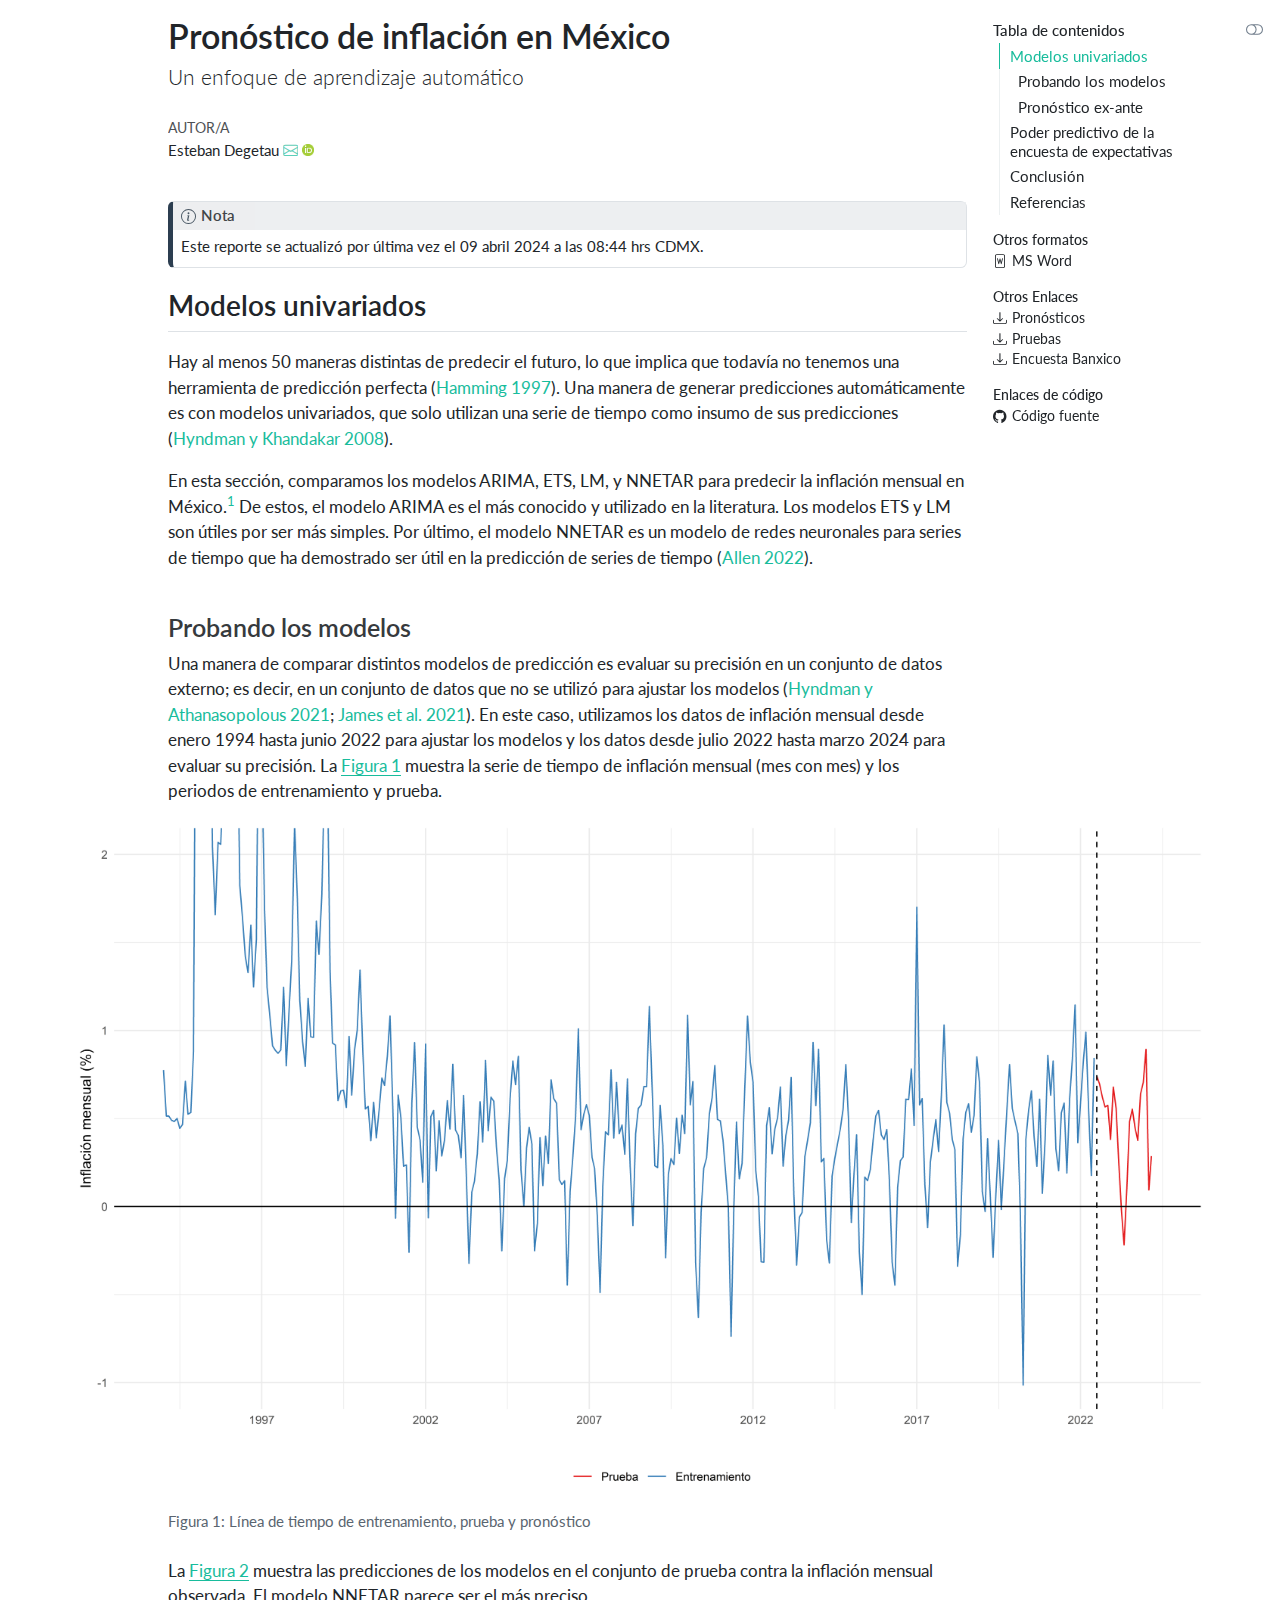
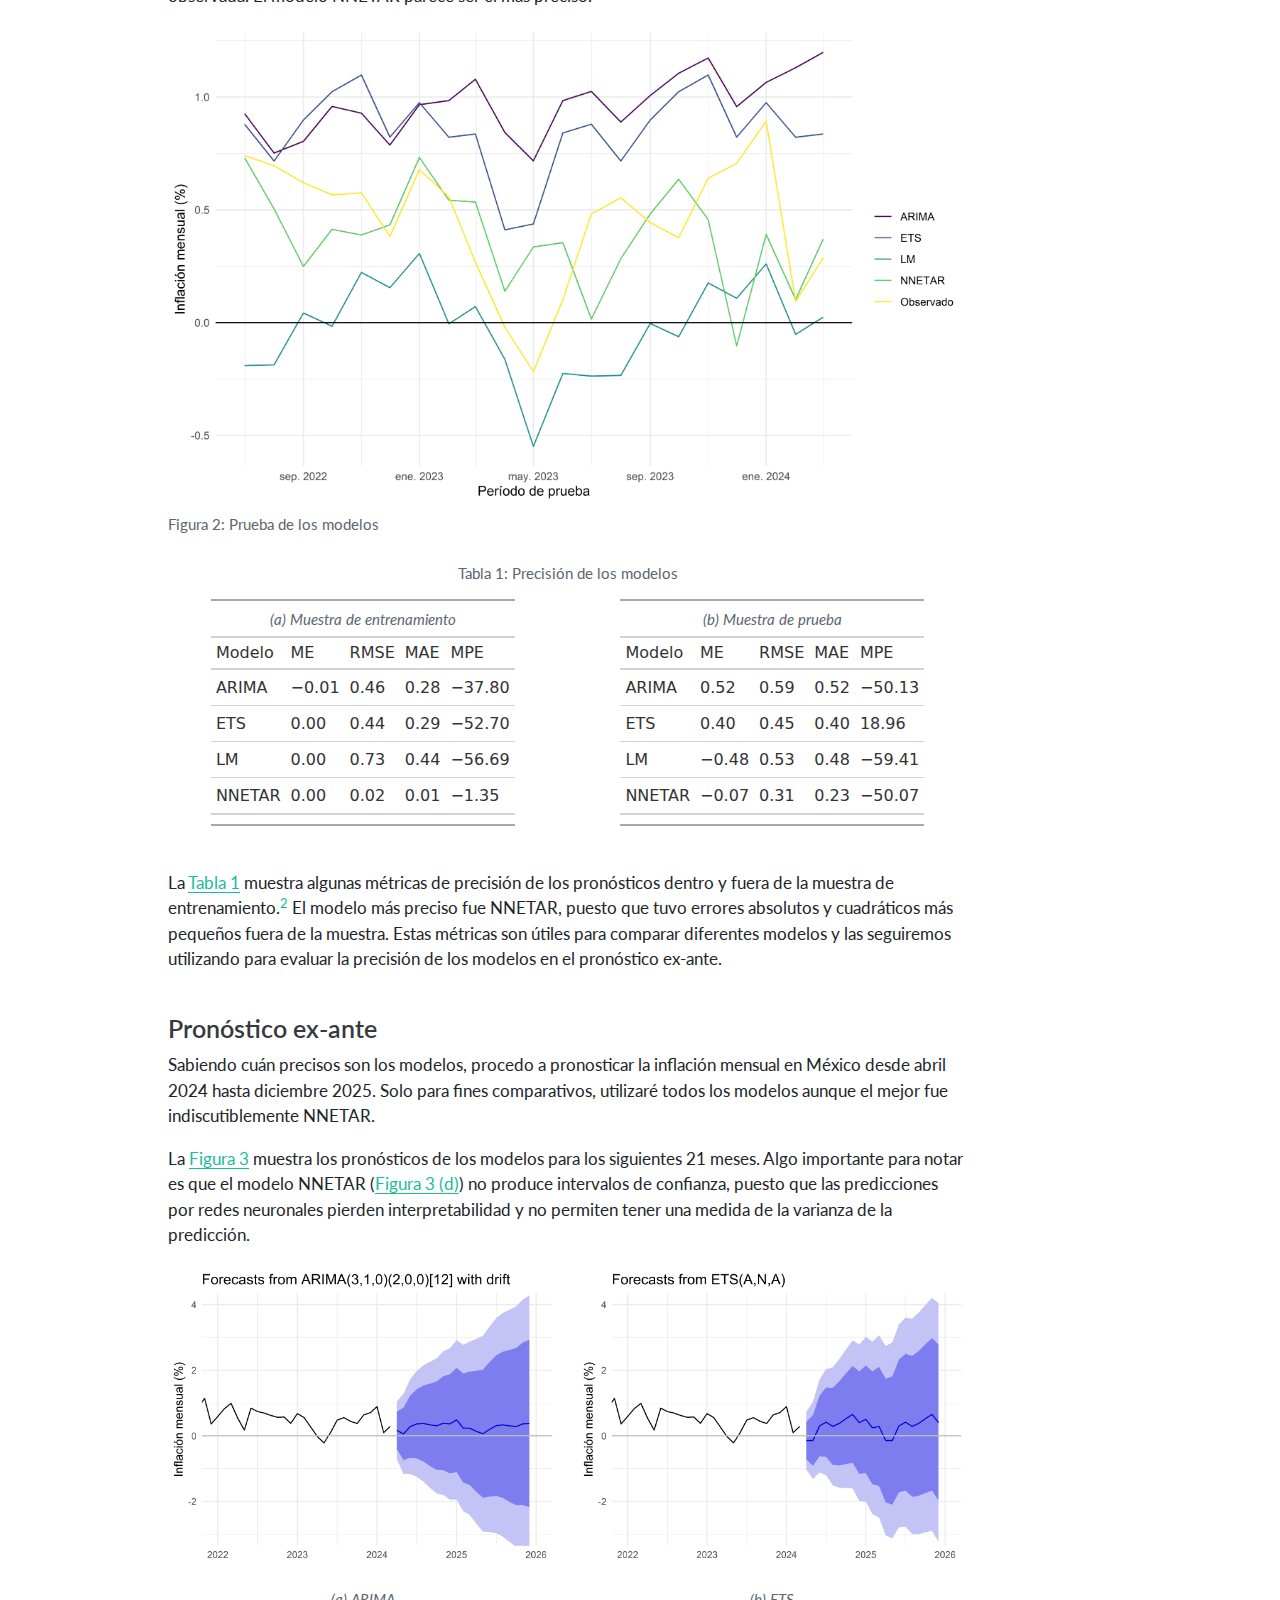
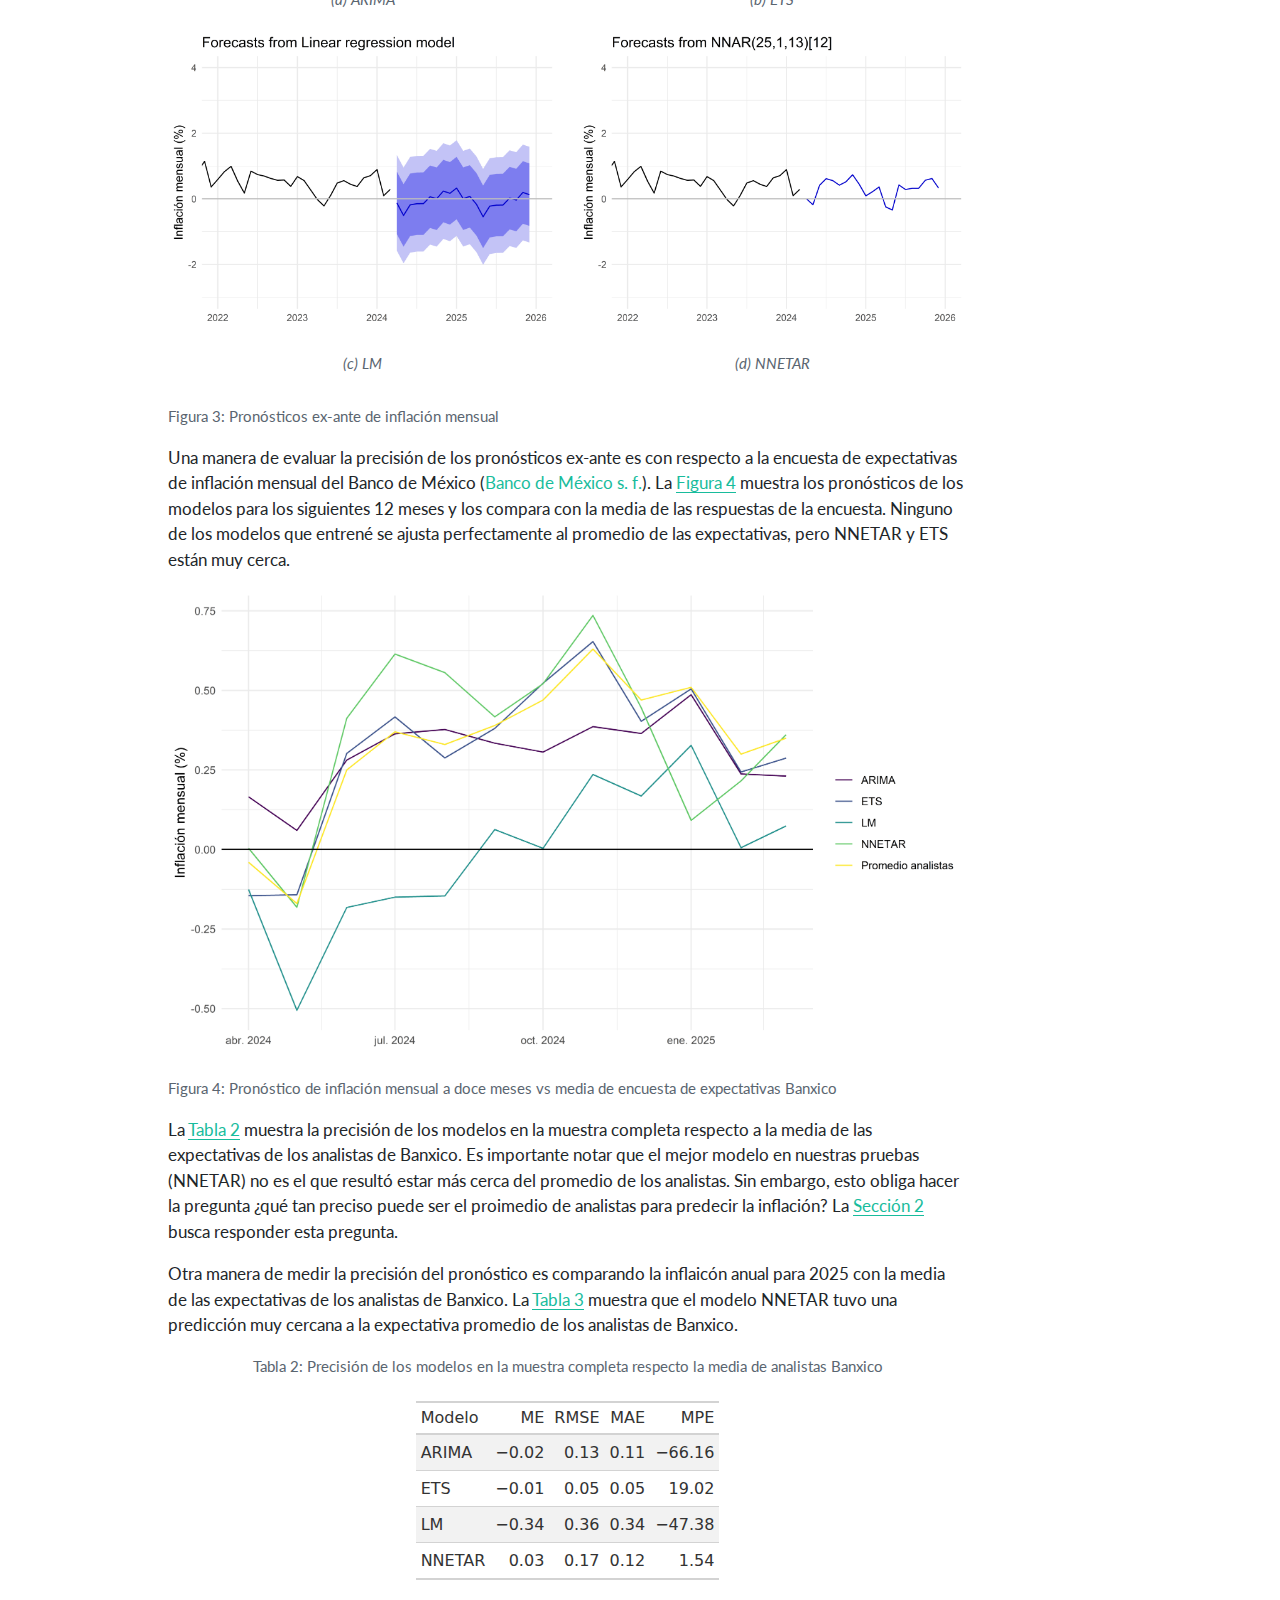
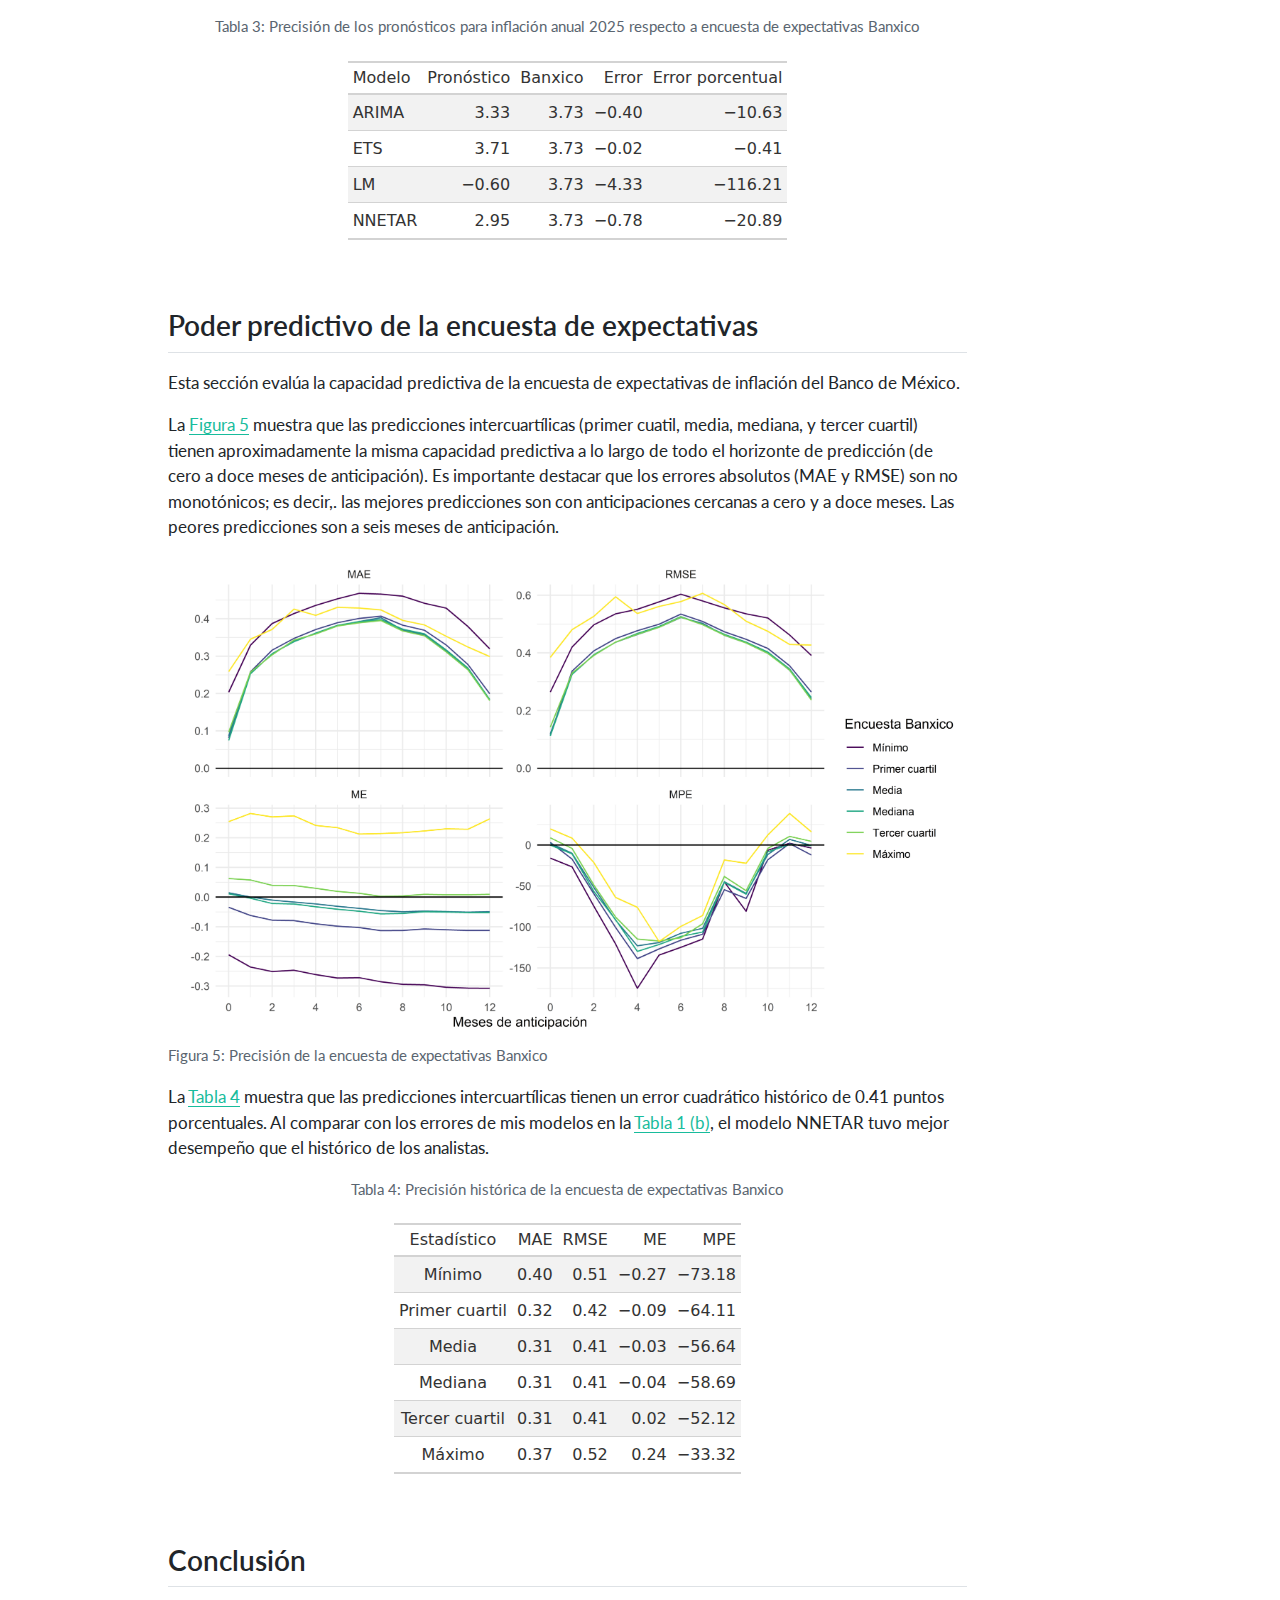
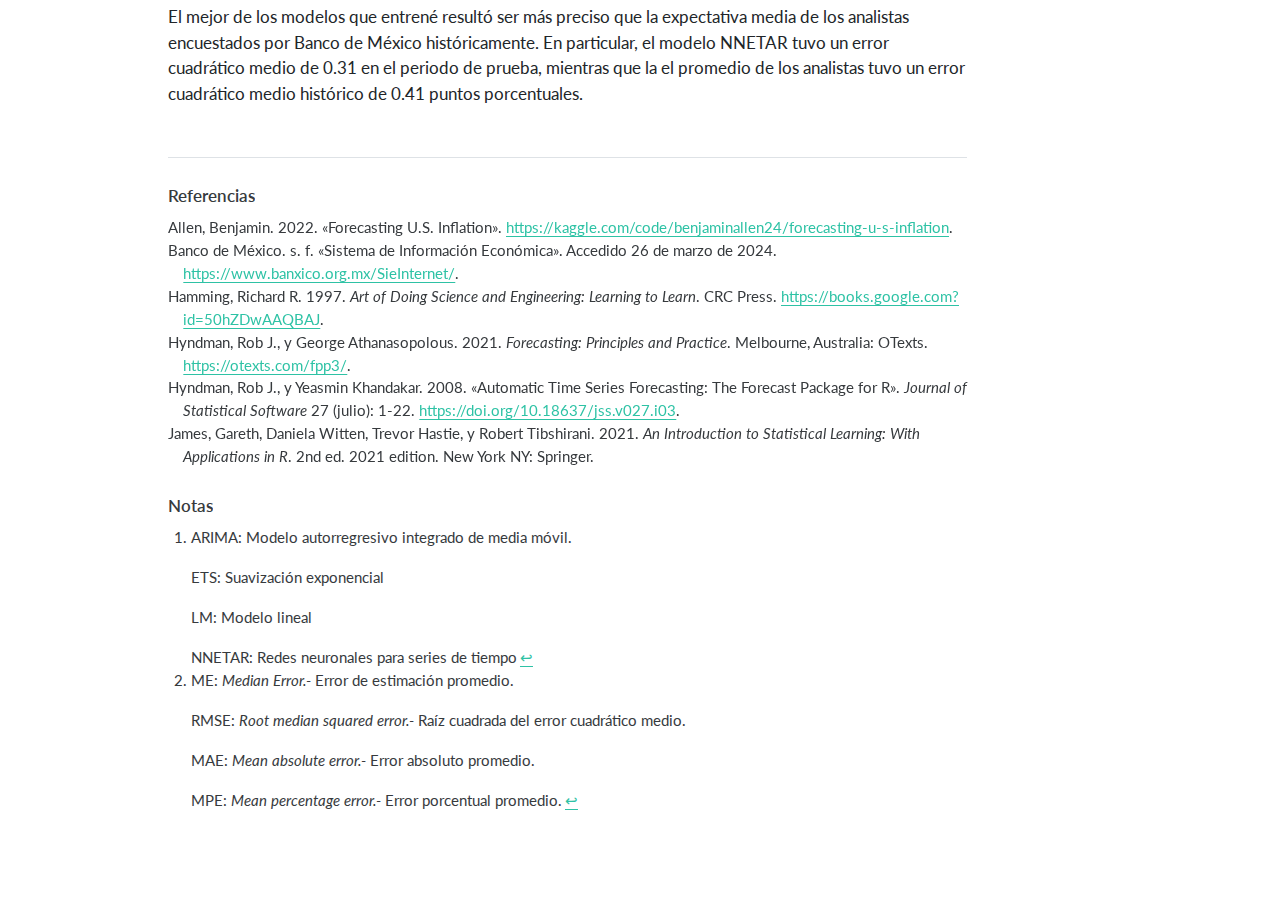
==== commit fa36dba7: "Built site for gh-pages" ====
--- a/index.html
+++ b/index.html
@@ -8,7 +8,7 @@
 
 <meta name="author" content="Esteban Degetau">
 
-<title>Pronóstico de inflación</title>
+<title>Pronóstico de inflación en México</title>
 <style>
 code{white-space: pre-wrap;}
 span.smallcaps{font-variant: small-caps;}
@@ -74,6 +74,7 @@
   <li><a href="#pronóstico-ex-ante" id="toc-pronóstico-ex-ante" class="nav-link" data-scroll-target="#pronóstico-ex-ante">Pronóstico ex-ante</a></li>
   </ul></li>
   <li><a href="#sec-survey" id="toc-sec-survey" class="nav-link" data-scroll-target="#sec-survey">Poder predictivo de la encuesta de expectativas</a></li>
+  <li><a href="#conclusión" id="toc-conclusión" class="nav-link" data-scroll-target="#conclusión">Conclusión</a></li>
   <li><a href="#referencias" id="toc-referencias" class="nav-link" data-scroll-target="#referencias">Referencias</a></li>
   </ul>
 <div class="quarto-alternate-formats"><h2>Otros formatos</h2><ul><li><a href="monthly_forecast.docx"><i class="bi bi-file-word"></i>MS Word</a></li></ul></div><div class="quarto-other-links"><h2>Otros Enlaces</h2><ul><li><a href="data/forecasts.csv"><i class="bi bi-download"></i>Pronósticos</a></li><li><a href="data/tests.csv"><i class="bi bi-download"></i>Pruebas</a></li><li><a href="data/banxico_survey.csv"><i class="bi bi-download"></i>Encuesta Banxico</a></li></ul></div><div class="quarto-code-links"><h2>Enlaces de código</h2><ul><li><a href="https://github.com/estebandegetau/Inflation-Forecast"><i class="bi bi-github"></i>Código fuente</a></li></ul></div></nav>
@@ -82,7 +83,8 @@
 
 <header id="title-block-header" class="quarto-title-block default">
 <div class="quarto-title">
-<h1 class="title">Pronóstico de inflación</h1>
+<h1 class="title">Pronóstico de inflación en México</h1>
+<p class="subtitle lead">Un enfoque de aprendizaje automático</p>
 </div>
 
 
@@ -115,7 +117,7 @@
 </div>
 </div>
 <div class="callout-body-container callout-body">
-<p>Este reporte se actualizó por última vez el 02 abril 2024 a las 12:05 hrs CDMX.</p>
+<p>Este reporte se actualizó por última vez el 09 abril 2024 a las 08:44 hrs CDMX.</p>
 </div>
 </div>
 <section id="modelos-univariados" class="level2 page-columns page-full">
@@ -124,7 +126,7 @@
 <p>En esta sección, comparamos los modelos ARIMA, ETS, LM, y NNETAR para predecir la inflación mensual en México.<a href="#fn1" class="footnote-ref" id="fnref1" role="doc-noteref"><sup>1</sup></a> De estos, el modelo ARIMA es el más conocido y utilizado en la literatura. Los modelos ETS y LM son útiles por ser más simples. Por último, el modelo NNETAR es un modelo de redes neuronales para series de tiempo que ha demostrado ser útil en la predicción de series de tiempo <span class="citation" data-cites="allen2022">(<a href="#ref-allen2022" role="doc-biblioref">Allen 2022</a>)</span>.</p>
 <section id="probando-los-modelos" class="level3 page-columns page-full">
 <h3 class="anchored" data-anchor-id="probando-los-modelos">Probando los modelos</h3>
-<p>Una manera de comparar distintos modelos de predicción es evaluar su precisión en un conjunto de datos externo; es decir, en un conjunto de datos que no se utilizó para ajustar los modelos <span class="citation" data-cites="hyndman2021 james2021a">(<a href="#ref-hyndman2021" role="doc-biblioref">Hyndman y Athanasopolous 2021</a>; <a href="#ref-james2021a" role="doc-biblioref">James et&nbsp;al. 2021</a>)</span>. En este caso, utilizamos los datos de inflación mensual desde enero 1994 hasta abril 2022 para ajustar los modelos y los datos desde mayo 2022 hasta febrero 2024 para evaluar su precisión. La <a href="#fig-timeline" class="quarto-xref">Figura&nbsp;1</a> muestra la serie de tiempo de inflación mensual (mes con mes) y los periodos de entrenamiento y prueba.</p>
+<p>Una manera de comparar distintos modelos de predicción es evaluar su precisión en un conjunto de datos externo; es decir, en un conjunto de datos que no se utilizó para ajustar los modelos <span class="citation" data-cites="hyndman2021 james2021a">(<a href="#ref-hyndman2021" role="doc-biblioref">Hyndman y Athanasopolous 2021</a>; <a href="#ref-james2021a" role="doc-biblioref">James et&nbsp;al. 2021</a>)</span>. En este caso, utilizamos los datos de inflación mensual desde enero 1994 hasta junio 2022 para ajustar los modelos y los datos desde julio 2022 hasta marzo 2024 para evaluar su precisión. La <a href="#fig-timeline" class="quarto-xref">Figura&nbsp;1</a> muestra la serie de tiempo de inflación mensual (mes con mes) y los periodos de entrenamiento y prueba.</p>
 <div class="cell page-columns page-full">
 <div class="cell-output-display page-columns page-full">
 <div id="fig-timeline" class="quarto-figure quarto-figure-center quarto-float anchored page-columns page-full">
@@ -162,23 +164,23 @@
 <div aria-describedby="tbl-comp-caption-0ceaefa1-69ba-4598-a22c-09a6ac19f8ca">
 <div class="quarto-layout-row">
 <div class="cell-output-display quarto-layout-cell-subref quarto-layout-cell" data-ref-parent="tbl-comp" style="flex-basis: 50.0%;justify-content: center;">
-<div id="gmthwasqjb" style="padding-left:0px;padding-right:0px;padding-top:10px;padding-bottom:10px;overflow-x:auto;overflow-y:auto;width:auto;height:auto;">
-<style>#gmthwasqjb table {
+<div id="tgmjlliknq" style="padding-left:0px;padding-right:0px;padding-top:10px;padding-bottom:10px;overflow-x:auto;overflow-y:auto;width:auto;height:auto;">
+<style>#tgmjlliknq table {
   font-family: system-ui, 'Segoe UI', Roboto, Helvetica, Arial, sans-serif, 'Apple Color Emoji', 'Segoe UI Emoji', 'Segoe UI Symbol', 'Noto Color Emoji';
   -webkit-font-smoothing: antialiased;
   -moz-osx-font-smoothing: grayscale;
 }
 
-#gmthwasqjb thead, #gmthwasqjb tbody, #gmthwasqjb tfoot, #gmthwasqjb tr, #gmthwasqjb td, #gmthwasqjb th {
+#tgmjlliknq thead, #tgmjlliknq tbody, #tgmjlliknq tfoot, #tgmjlliknq tr, #tgmjlliknq td, #tgmjlliknq th {
   border-style: none;
 }
 
-#gmthwasqjb p {
+#tgmjlliknq p {
   margin: 0;
   padding: 0;
 }
 
-#gmthwasqjb .gt_table {
+#tgmjlliknq .gt_table {
   display: table;
   border-collapse: collapse;
   line-height: normal;
@@ -204,12 +206,12 @@
   border-left-color: #D3D3D3;
 }
 
-#gmthwasqjb .gt_caption {
+#tgmjlliknq .gt_caption {
   padding-top: 4px;
   padding-bottom: 4px;
 }
 
-#gmthwasqjb .gt_title {
+#tgmjlliknq .gt_title {
   color: #333333;
   font-size: 125%;
   font-weight: initial;
@@ -221,7 +223,7 @@
   border-bottom-width: 0;
 }
 
-#gmthwasqjb .gt_subtitle {
+#tgmjlliknq .gt_subtitle {
   color: #333333;
   font-size: 85%;
   font-weight: initial;
@@ -233,7 +235,7 @@
   border-top-width: 0;
 }
 
-#gmthwasqjb .gt_heading {
+#tgmjlliknq .gt_heading {
   background-color: #FFFFFF;
   text-align: center;
   border-bottom-color: #FFFFFF;
@@ -245,13 +247,13 @@
   border-right-color: #D3D3D3;
 }
 
-#gmthwasqjb .gt_bottom_border {
-  border-bottom-style: solid;
-  border-bottom-width: 2px;
-  border-bottom-color: #D3D3D3;
-}
-
-#gmthwasqjb .gt_col_headings {
+#tgmjlliknq .gt_bottom_border {
+  border-bottom-style: solid;
+  border-bottom-width: 2px;
+  border-bottom-color: #D3D3D3;
+}
+
+#tgmjlliknq .gt_col_headings {
   border-top-style: solid;
   border-top-width: 2px;
   border-top-color: #D3D3D3;
@@ -266,7 +268,7 @@
   border-right-color: #D3D3D3;
 }
 
-#gmthwasqjb .gt_col_heading {
+#tgmjlliknq .gt_col_heading {
   color: #333333;
   background-color: #FFFFFF;
   font-size: 100%;
@@ -286,7 +288,7 @@
   overflow-x: hidden;
 }
 
-#gmthwasqjb .gt_column_spanner_outer {
+#tgmjlliknq .gt_column_spanner_outer {
   color: #333333;
   background-color: #FFFFFF;
   font-size: 100%;
@@ -298,15 +300,15 @@
   padding-right: 4px;
 }
 
-#gmthwasqjb .gt_column_spanner_outer:first-child {
+#tgmjlliknq .gt_column_spanner_outer:first-child {
   padding-left: 0;
 }
 
-#gmthwasqjb .gt_column_spanner_outer:last-child {
+#tgmjlliknq .gt_column_spanner_outer:last-child {
   padding-right: 0;
 }
 
-#gmthwasqjb .gt_column_spanner {
+#tgmjlliknq .gt_column_spanner {
   border-bottom-style: solid;
   border-bottom-width: 2px;
   border-bottom-color: #D3D3D3;
@@ -318,11 +320,11 @@
   width: 100%;
 }
 
-#gmthwasqjb .gt_spanner_row {
+#tgmjlliknq .gt_spanner_row {
   border-bottom-style: hidden;
 }
 
-#gmthwasqjb .gt_group_heading {
+#tgmjlliknq .gt_group_heading {
   padding-top: 8px;
   padding-bottom: 8px;
   padding-left: 5px;
@@ -348,7 +350,7 @@
   text-align: left;
 }
 
-#gmthwasqjb .gt_empty_group_heading {
+#tgmjlliknq .gt_empty_group_heading {
   padding: 0.5px;
   color: #333333;
   background-color: #FFFFFF;
@@ -363,15 +365,15 @@
   vertical-align: middle;
 }
 
-#gmthwasqjb .gt_from_md > :first-child {
+#tgmjlliknq .gt_from_md > :first-child {
   margin-top: 0;
 }
 
-#gmthwasqjb .gt_from_md > :last-child {
+#tgmjlliknq .gt_from_md > :last-child {
   margin-bottom: 0;
 }
 
-#gmthwasqjb .gt_row {
+#tgmjlliknq .gt_row {
   padding-top: 8px;
   padding-bottom: 8px;
   padding-left: 5px;
@@ -390,7 +392,7 @@
   overflow-x: hidden;
 }
 
-#gmthwasqjb .gt_stub {
+#tgmjlliknq .gt_stub {
   color: #333333;
   background-color: #FFFFFF;
   font-size: 100%;
@@ -403,7 +405,7 @@
   padding-right: 5px;
 }
 
-#gmthwasqjb .gt_stub_row_group {
+#tgmjlliknq .gt_stub_row_group {
   color: #333333;
   background-color: #FFFFFF;
   font-size: 100%;
@@ -417,54 +419,54 @@
   vertical-align: top;
 }
 
-#gmthwasqjb .gt_row_group_first td {
-  border-top-width: 2px;
-}
-
-#gmthwasqjb .gt_row_group_first th {
-  border-top-width: 2px;
-}
-
-#gmthwasqjb .gt_summary_row {
-  color: #333333;
-  background-color: #FFFFFF;
-  text-transform: inherit;
-  padding-top: 8px;
-  padding-bottom: 8px;
-  padding-left: 5px;
-  padding-right: 5px;
-}
-
-#gmthwasqjb .gt_first_summary_row {
-  border-top-style: solid;
-  border-top-color: #D3D3D3;
-}
-
-#gmthwasqjb .gt_first_summary_row.thick {
-  border-top-width: 2px;
-}
-
-#gmthwasqjb .gt_last_summary_row {
-  padding-top: 8px;
-  padding-bottom: 8px;
-  padding-left: 5px;
-  padding-right: 5px;
-  border-bottom-style: solid;
-  border-bottom-width: 2px;
-  border-bottom-color: #D3D3D3;
-}
-
-#gmthwasqjb .gt_grand_summary_row {
-  color: #333333;
-  background-color: #FFFFFF;
-  text-transform: inherit;
-  padding-top: 8px;
-  padding-bottom: 8px;
-  padding-left: 5px;
-  padding-right: 5px;
-}
-
-#gmthwasqjb .gt_first_grand_summary_row {
+#tgmjlliknq .gt_row_group_first td {
+  border-top-width: 2px;
+}
+
+#tgmjlliknq .gt_row_group_first th {
+  border-top-width: 2px;
+}
+
+#tgmjlliknq .gt_summary_row {
+  color: #333333;
+  background-color: #FFFFFF;
+  text-transform: inherit;
+  padding-top: 8px;
+  padding-bottom: 8px;
+  padding-left: 5px;
+  padding-right: 5px;
+}
+
+#tgmjlliknq .gt_first_summary_row {
+  border-top-style: solid;
+  border-top-color: #D3D3D3;
+}
+
+#tgmjlliknq .gt_first_summary_row.thick {
+  border-top-width: 2px;
+}
+
+#tgmjlliknq .gt_last_summary_row {
+  padding-top: 8px;
+  padding-bottom: 8px;
+  padding-left: 5px;
+  padding-right: 5px;
+  border-bottom-style: solid;
+  border-bottom-width: 2px;
+  border-bottom-color: #D3D3D3;
+}
+
+#tgmjlliknq .gt_grand_summary_row {
+  color: #333333;
+  background-color: #FFFFFF;
+  text-transform: inherit;
+  padding-top: 8px;
+  padding-bottom: 8px;
+  padding-left: 5px;
+  padding-right: 5px;
+}
+
+#tgmjlliknq .gt_first_grand_summary_row {
   padding-top: 8px;
   padding-bottom: 8px;
   padding-left: 5px;
@@ -474,7 +476,7 @@
   border-top-color: #D3D3D3;
 }
 
-#gmthwasqjb .gt_last_grand_summary_row_top {
+#tgmjlliknq .gt_last_grand_summary_row_top {
   padding-top: 8px;
   padding-bottom: 8px;
   padding-left: 5px;
@@ -484,20 +486,20 @@
   border-bottom-color: #D3D3D3;
 }
 
-#gmthwasqjb .gt_striped {
+#tgmjlliknq .gt_striped {
   background-color: rgba(128, 128, 128, 0.05);
 }
 
-#gmthwasqjb .gt_table_body {
-  border-top-style: solid;
-  border-top-width: 2px;
-  border-top-color: #D3D3D3;
-  border-bottom-style: solid;
-  border-bottom-width: 2px;
-  border-bottom-color: #D3D3D3;
-}
-
-#gmthwasqjb .gt_footnotes {
+#tgmjlliknq .gt_table_body {
+  border-top-style: solid;
+  border-top-width: 2px;
+  border-top-color: #D3D3D3;
+  border-bottom-style: solid;
+  border-bottom-width: 2px;
+  border-bottom-color: #D3D3D3;
+}
+
+#tgmjlliknq .gt_footnotes {
   color: #333333;
   background-color: #FFFFFF;
   border-bottom-style: none;
@@ -511,7 +513,7 @@
   border-right-color: #D3D3D3;
 }
 
-#gmthwasqjb .gt_footnote {
+#tgmjlliknq .gt_footnote {
   margin: 0px;
   font-size: 90%;
   padding-top: 4px;
@@ -520,7 +522,7 @@
   padding-right: 5px;
 }
 
-#gmthwasqjb .gt_sourcenotes {
+#tgmjlliknq .gt_sourcenotes {
   color: #333333;
   background-color: #FFFFFF;
   border-bottom-style: none;
@@ -534,7 +536,7 @@
   border-right-color: #D3D3D3;
 }
 
-#gmthwasqjb .gt_sourcenote {
+#tgmjlliknq .gt_sourcenote {
   font-size: 90%;
   padding-top: 4px;
   padding-bottom: 4px;
@@ -542,68 +544,68 @@
   padding-right: 5px;
 }
 
-#gmthwasqjb .gt_left {
+#tgmjlliknq .gt_left {
   text-align: left;
 }
 
-#gmthwasqjb .gt_center {
+#tgmjlliknq .gt_center {
   text-align: center;
 }
 
-#gmthwasqjb .gt_right {
+#tgmjlliknq .gt_right {
   text-align: right;
   font-variant-numeric: tabular-nums;
 }
 
-#gmthwasqjb .gt_font_normal {
+#tgmjlliknq .gt_font_normal {
   font-weight: normal;
 }
 
-#gmthwasqjb .gt_font_bold {
+#tgmjlliknq .gt_font_bold {
   font-weight: bold;
 }
 
-#gmthwasqjb .gt_font_italic {
+#tgmjlliknq .gt_font_italic {
   font-style: italic;
 }
 
-#gmthwasqjb .gt_super {
+#tgmjlliknq .gt_super {
   font-size: 65%;
 }
 
-#gmthwasqjb .gt_footnote_marks {
+#tgmjlliknq .gt_footnote_marks {
   font-size: 75%;
   vertical-align: 0.4em;
   position: initial;
 }
 
-#gmthwasqjb .gt_asterisk {
+#tgmjlliknq .gt_asterisk {
   font-size: 100%;
   vertical-align: 0;
 }
 
-#gmthwasqjb .gt_indent_1 {
+#tgmjlliknq .gt_indent_1 {
   text-indent: 5px;
 }
 
-#gmthwasqjb .gt_indent_2 {
+#tgmjlliknq .gt_indent_2 {
   text-indent: 10px;
 }
 
-#gmthwasqjb .gt_indent_3 {
+#tgmjlliknq .gt_indent_3 {
   text-indent: 15px;
 }
 
-#gmthwasqjb .gt_indent_4 {
+#tgmjlliknq .gt_indent_4 {
   text-indent: 20px;
 }
 
-#gmthwasqjb .gt_indent_5 {
+#tgmjlliknq .gt_indent_5 {
   text-indent: 25px;
 }
 </style>
 
-<div id="tbl-comp-1" class="gt_table do-not-create-environment quarto-float anchored" data-quarto-bootstrap="false" data-quarto-postprocess="true" data-quarto-disable-processing="false">
+<div id="tbl-comp-1" class="gt_table do-not-create-environment quarto-float anchored" data-quarto-postprocess="true" data-quarto-disable-processing="false" data-quarto-bootstrap="false">
 <figure class="quarto-float quarto-subfloat-tbl figure">
 <figcaption class="quarto-float-caption-top quarto-subfloat-caption quarto-subfloat-tbl" id="tbl-comp-1-caption-0ceaefa1-69ba-4598-a22c-09a6ac19f8ca">
 (a) Muestra de entrenamiento
@@ -623,30 +625,30 @@
 <tr class="odd">
 <td class="gt_row gt_left" style="text-align: left;" headers="Modelo">ARIMA</td>
 <td class="gt_row gt_right" style="text-align: left;" headers="ME">−0.01</td>
-<td class="gt_row gt_right" style="text-align: left;" headers="RMSE">0.45</td>
+<td class="gt_row gt_right" style="text-align: left;" headers="RMSE">0.46</td>
 <td class="gt_row gt_right" style="text-align: left;" headers="MAE">0.28</td>
-<td class="gt_row gt_right" style="text-align: left;" headers="MPE">−36.96</td>
+<td class="gt_row gt_right" style="text-align: left;" headers="MPE">−37.80</td>
 </tr>
 <tr class="even">
 <td class="gt_row gt_left" style="text-align: left;" headers="Modelo">ETS</td>
 <td class="gt_row gt_right" style="text-align: left;" headers="ME">0.00</td>
-<td class="gt_row gt_right" style="text-align: left;" headers="RMSE">0.45</td>
-<td class="gt_row gt_right" style="text-align: left;" headers="MAE">0.28</td>
-<td class="gt_row gt_right" style="text-align: left;" headers="MPE">−56.89</td>
+<td class="gt_row gt_right" style="text-align: left;" headers="RMSE">0.44</td>
+<td class="gt_row gt_right" style="text-align: left;" headers="MAE">0.29</td>
+<td class="gt_row gt_right" style="text-align: left;" headers="MPE">−52.70</td>
 </tr>
 <tr class="odd">
 <td class="gt_row gt_left" style="text-align: left;" headers="Modelo">LM</td>
 <td class="gt_row gt_right" style="text-align: left;" headers="ME">0.00</td>
-<td class="gt_row gt_right" style="text-align: left;" headers="RMSE">0.72</td>
+<td class="gt_row gt_right" style="text-align: left;" headers="RMSE">0.73</td>
 <td class="gt_row gt_right" style="text-align: left;" headers="MAE">0.44</td>
-<td class="gt_row gt_right" style="text-align: left;" headers="MPE">−61.10</td>
+<td class="gt_row gt_right" style="text-align: left;" headers="MPE">−56.69</td>
 </tr>
 <tr class="even">
 <td class="gt_row gt_left" style="text-align: left;" headers="Modelo">NNETAR</td>
 <td class="gt_row gt_right" style="text-align: left;" headers="ME">0.00</td>
-<td class="gt_row gt_right" style="text-align: left;" headers="RMSE">0.30</td>
-<td class="gt_row gt_right" style="text-align: left;" headers="MAE">0.20</td>
-<td class="gt_row gt_right" style="text-align: left;" headers="MPE">−3.72</td>
+<td class="gt_row gt_right" style="text-align: left;" headers="RMSE">0.02</td>
+<td class="gt_row gt_right" style="text-align: left;" headers="MAE">0.01</td>
+<td class="gt_row gt_right" style="text-align: left;" headers="MPE">−1.35</td>
 </tr>
 </tbody>
 </table>
@@ -657,23 +659,23 @@
 </div>
 </div>
 <div class="cell-output-display quarto-layout-cell-subref quarto-layout-cell" data-ref-parent="tbl-comp" style="flex-basis: 50.0%;justify-content: center;">
-<div id="ennbjafwyv" style="padding-left:0px;padding-right:0px;padding-top:10px;padding-bottom:10px;overflow-x:auto;overflow-y:auto;width:auto;height:auto;">
-<style>#ennbjafwyv table {
+<div id="jxejcnifye" style="padding-left:0px;padding-right:0px;padding-top:10px;padding-bottom:10px;overflow-x:auto;overflow-y:auto;width:auto;height:auto;">
+<style>#jxejcnifye table {
   font-family: system-ui, 'Segoe UI', Roboto, Helvetica, Arial, sans-serif, 'Apple Color Emoji', 'Segoe UI Emoji', 'Segoe UI Symbol', 'Noto Color Emoji';
   -webkit-font-smoothing: antialiased;
   -moz-osx-font-smoothing: grayscale;
 }
 
-#ennbjafwyv thead, #ennbjafwyv tbody, #ennbjafwyv tfoot, #ennbjafwyv tr, #ennbjafwyv td, #ennbjafwyv th {
+#jxejcnifye thead, #jxejcnifye tbody, #jxejcnifye tfoot, #jxejcnifye tr, #jxejcnifye td, #jxejcnifye th {
   border-style: none;
 }
 
-#ennbjafwyv p {
+#jxejcnifye p {
   margin: 0;
   padding: 0;
 }
 
-#ennbjafwyv .gt_table {
+#jxejcnifye .gt_table {
   display: table;
   border-collapse: collapse;
   line-height: normal;
@@ -699,12 +701,12 @@
   border-left-color: #D3D3D3;
 }
 
-#ennbjafwyv .gt_caption {
+#jxejcnifye .gt_caption {
   padding-top: 4px;
   padding-bottom: 4px;
 }
 
-#ennbjafwyv .gt_title {
+#jxejcnifye .gt_title {
   color: #333333;
   font-size: 125%;
   font-weight: initial;
@@ -716,7 +718,7 @@
   border-bottom-width: 0;
 }
 
-#ennbjafwyv .gt_subtitle {
+#jxejcnifye .gt_subtitle {
   color: #333333;
   font-size: 85%;
   font-weight: initial;
@@ -728,7 +730,7 @@
   border-top-width: 0;
 }
 
-#ennbjafwyv .gt_heading {
+#jxejcnifye .gt_heading {
   background-color: #FFFFFF;
   text-align: center;
   border-bottom-color: #FFFFFF;
@@ -740,13 +742,13 @@
   border-right-color: #D3D3D3;
 }
 
-#ennbjafwyv .gt_bottom_border {
-  border-bottom-style: solid;
-  border-bottom-width: 2px;
-  border-bottom-color: #D3D3D3;
-}
-
-#ennbjafwyv .gt_col_headings {
+#jxejcnifye .gt_bottom_border {
+  border-bottom-style: solid;
+  border-bottom-width: 2px;
+  border-bottom-color: #D3D3D3;
+}
+
+#jxejcnifye .gt_col_headings {
   border-top-style: solid;
   border-top-width: 2px;
   border-top-color: #D3D3D3;
@@ -761,7 +763,7 @@
   border-right-color: #D3D3D3;
 }
 
-#ennbjafwyv .gt_col_heading {
+#jxejcnifye .gt_col_heading {
   color: #333333;
   background-color: #FFFFFF;
   font-size: 100%;
@@ -781,7 +783,7 @@
   overflow-x: hidden;
 }
 
-#ennbjafwyv .gt_column_spanner_outer {
+#jxejcnifye .gt_column_spanner_outer {
   color: #333333;
   background-color: #FFFFFF;
   font-size: 100%;
@@ -793,15 +795,15 @@
   padding-right: 4px;
 }
 
-#ennbjafwyv .gt_column_spanner_outer:first-child {
+#jxejcnifye .gt_column_spanner_outer:first-child {
   padding-left: 0;
 }
 
-#ennbjafwyv .gt_column_spanner_outer:last-child {
+#jxejcnifye .gt_column_spanner_outer:last-child {
   padding-right: 0;
 }
 
-#ennbjafwyv .gt_column_spanner {
+#jxejcnifye .gt_column_spanner {
   border-bottom-style: solid;
   border-bottom-width: 2px;
   border-bottom-color: #D3D3D3;
@@ -813,11 +815,11 @@
   width: 100%;
 }
 
-#ennbjafwyv .gt_spanner_row {
+#jxejcnifye .gt_spanner_row {
   border-bottom-style: hidden;
 }
 
-#ennbjafwyv .gt_group_heading {
+#jxejcnifye .gt_group_heading {
   padding-top: 8px;
   padding-bottom: 8px;
   padding-left: 5px;
@@ -843,7 +845,7 @@
   text-align: left;
 }
 
-#ennbjafwyv .gt_empty_group_heading {
+#jxejcnifye .gt_empty_group_heading {
   padding: 0.5px;
   color: #333333;
   background-color: #FFFFFF;
@@ -858,15 +860,15 @@
   vertical-align: middle;
 }
 
-#ennbjafwyv .gt_from_md > :first-child {
+#jxejcnifye .gt_from_md > :first-child {
   margin-top: 0;
 }
 
-#ennbjafwyv .gt_from_md > :last-child {
+#jxejcnifye .gt_from_md > :last-child {
   margin-bottom: 0;
 }
 
-#ennbjafwyv .gt_row {
+#jxejcnifye .gt_row {
   padding-top: 8px;
   padding-bottom: 8px;
   padding-left: 5px;
@@ -885,7 +887,7 @@
   overflow-x: hidden;
 }
 
-#ennbjafwyv .gt_stub {
+#jxejcnifye .gt_stub {
   color: #333333;
   background-color: #FFFFFF;
   font-size: 100%;
@@ -898,7 +900,7 @@
   padding-right: 5px;
 }
 
-#ennbjafwyv .gt_stub_row_group {
+#jxejcnifye .gt_stub_row_group {
   color: #333333;
   background-color: #FFFFFF;
   font-size: 100%;
@@ -912,54 +914,54 @@
   vertical-align: top;
 }
 
-#ennbjafwyv .gt_row_group_first td {
-  border-top-width: 2px;
-}
-
-#ennbjafwyv .gt_row_group_first th {
-  border-top-width: 2px;
-}
-
-#ennbjafwyv .gt_summary_row {
-  color: #333333;
-  background-color: #FFFFFF;
-  text-transform: inherit;
-  padding-top: 8px;
-  padding-bottom: 8px;
-  padding-left: 5px;
-  padding-right: 5px;
-}
-
-#ennbjafwyv .gt_first_summary_row {
-  border-top-style: solid;
-  border-top-color: #D3D3D3;
-}
-
-#ennbjafwyv .gt_first_summary_row.thick {
-  border-top-width: 2px;
-}
-
-#ennbjafwyv .gt_last_summary_row {
-  padding-top: 8px;
-  padding-bottom: 8px;
-  padding-left: 5px;
-  padding-right: 5px;
-  border-bottom-style: solid;
-  border-bottom-width: 2px;
-  border-bottom-color: #D3D3D3;
-}
-
-#ennbjafwyv .gt_grand_summary_row {
-  color: #333333;
-  background-color: #FFFFFF;
-  text-transform: inherit;
-  padding-top: 8px;
-  padding-bottom: 8px;
-  padding-left: 5px;
-  padding-right: 5px;
-}
-
-#ennbjafwyv .gt_first_grand_summary_row {
+#jxejcnifye .gt_row_group_first td {
+  border-top-width: 2px;
+}
+
+#jxejcnifye .gt_row_group_first th {
+  border-top-width: 2px;
+}
+
+#jxejcnifye .gt_summary_row {
+  color: #333333;
+  background-color: #FFFFFF;
+  text-transform: inherit;
+  padding-top: 8px;
+  padding-bottom: 8px;
+  padding-left: 5px;
+  padding-right: 5px;
+}
+
+#jxejcnifye .gt_first_summary_row {
+  border-top-style: solid;
+  border-top-color: #D3D3D3;
+}
+
+#jxejcnifye .gt_first_summary_row.thick {
+  border-top-width: 2px;
+}
+
+#jxejcnifye .gt_last_summary_row {
+  padding-top: 8px;
+  padding-bottom: 8px;
+  padding-left: 5px;
+  padding-right: 5px;
+  border-bottom-style: solid;
+  border-bottom-width: 2px;
+  border-bottom-color: #D3D3D3;
+}
+
+#jxejcnifye .gt_grand_summary_row {
+  color: #333333;
+  background-color: #FFFFFF;
+  text-transform: inherit;
+  padding-top: 8px;
+  padding-bottom: 8px;
+  padding-left: 5px;
+  padding-right: 5px;
+}
+
+#jxejcnifye .gt_first_grand_summary_row {
   padding-top: 8px;
   padding-bottom: 8px;
   padding-left: 5px;
@@ -969,7 +971,7 @@
   border-top-color: #D3D3D3;
 }
 
-#ennbjafwyv .gt_last_grand_summary_row_top {
+#jxejcnifye .gt_last_grand_summary_row_top {
   padding-top: 8px;
   padding-bottom: 8px;
   padding-left: 5px;
@@ -979,20 +981,20 @@
   border-bottom-color: #D3D3D3;
 }
 
-#ennbjafwyv .gt_striped {
+#jxejcnifye .gt_striped {
   background-color: rgba(128, 128, 128, 0.05);
 }
 
-#ennbjafwyv .gt_table_body {
-  border-top-style: solid;
-  border-top-width: 2px;
-  border-top-color: #D3D3D3;
-  border-bottom-style: solid;
-  border-bottom-width: 2px;
-  border-bottom-color: #D3D3D3;
-}
-
-#ennbjafwyv .gt_footnotes {
+#jxejcnifye .gt_table_body {
+  border-top-style: solid;
+  border-top-width: 2px;
+  border-top-color: #D3D3D3;
+  border-bottom-style: solid;
+  border-bottom-width: 2px;
+  border-bottom-color: #D3D3D3;
+}
+
+#jxejcnifye .gt_footnotes {
   color: #333333;
   background-color: #FFFFFF;
   border-bottom-style: none;
@@ -1006,7 +1008,7 @@
   border-right-color: #D3D3D3;
 }
 
-#ennbjafwyv .gt_footnote {
+#jxejcnifye .gt_footnote {
   margin: 0px;
   font-size: 90%;
   padding-top: 4px;
@@ -1015,7 +1017,7 @@
   padding-right: 5px;
 }
 
-#ennbjafwyv .gt_sourcenotes {
+#jxejcnifye .gt_sourcenotes {
   color: #333333;
   background-color: #FFFFFF;
   border-bottom-style: none;
@@ -1029,7 +1031,7 @@
   border-right-color: #D3D3D3;
 }
 
-#ennbjafwyv .gt_sourcenote {
+#jxejcnifye .gt_sourcenote {
   font-size: 90%;
   padding-top: 4px;
   padding-bottom: 4px;
@@ -1037,68 +1039,68 @@
   padding-right: 5px;
 }
 
-#ennbjafwyv .gt_left {
+#jxejcnifye .gt_left {
   text-align: left;
 }
 
-#ennbjafwyv .gt_center {
+#jxejcnifye .gt_center {
   text-align: center;
 }
 
-#ennbjafwyv .gt_right {
+#jxejcnifye .gt_right {
   text-align: right;
   font-variant-numeric: tabular-nums;
 }
 
-#ennbjafwyv .gt_font_normal {
+#jxejcnifye .gt_font_normal {
   font-weight: normal;
 }
 
-#ennbjafwyv .gt_font_bold {
+#jxejcnifye .gt_font_bold {
   font-weight: bold;
 }
 
-#ennbjafwyv .gt_font_italic {
+#jxejcnifye .gt_font_italic {
   font-style: italic;
 }
 
-#ennbjafwyv .gt_super {
+#jxejcnifye .gt_super {
   font-size: 65%;
 }
 
-#ennbjafwyv .gt_footnote_marks {
+#jxejcnifye .gt_footnote_marks {
   font-size: 75%;
   vertical-align: 0.4em;
   position: initial;
 }
 
-#ennbjafwyv .gt_asterisk {
+#jxejcnifye .gt_asterisk {
   font-size: 100%;
   vertical-align: 0;
 }
 
-#ennbjafwyv .gt_indent_1 {
+#jxejcnifye .gt_indent_1 {
   text-indent: 5px;
 }
 
-#ennbjafwyv .gt_indent_2 {
+#jxejcnifye .gt_indent_2 {
   text-indent: 10px;
 }
 
-#ennbjafwyv .gt_indent_3 {
+#jxejcnifye .gt_indent_3 {
   text-indent: 15px;
 }
 
-#ennbjafwyv .gt_indent_4 {
+#jxejcnifye .gt_indent_4 {
   text-indent: 20px;
 }
 
-#ennbjafwyv .gt_indent_5 {
+#jxejcnifye .gt_indent_5 {
   text-indent: 25px;
 }
 </style>
 
-<div id="tbl-comp-2" class="gt_table do-not-create-environment quarto-float anchored" data-quarto-bootstrap="false" data-quarto-postprocess="true" data-quarto-disable-processing="false">
+<div id="tbl-comp-2" class="gt_table do-not-create-environment quarto-float anchored" data-quarto-postprocess="true" data-quarto-disable-processing="false" data-quarto-bootstrap="false">
 <figure class="quarto-float quarto-subfloat-tbl figure">
 <figcaption class="quarto-float-caption-top quarto-subfloat-caption quarto-subfloat-tbl" id="tbl-comp-2-caption-0ceaefa1-69ba-4598-a22c-09a6ac19f8ca">
 (b) Muestra de prueba
@@ -1117,31 +1119,31 @@
 <tbody class="gt_table_body">
 <tr class="odd">
 <td class="gt_row gt_left" style="text-align: left;" headers="Modelo">ARIMA</td>
-<td class="gt_row gt_right" style="text-align: left;" headers="ME">0.62</td>
-<td class="gt_row gt_right" style="text-align: left;" headers="RMSE">0.70</td>
-<td class="gt_row gt_right" style="text-align: left;" headers="MAE">0.62</td>
-<td class="gt_row gt_right" style="text-align: left;" headers="MPE">−44.73</td>
+<td class="gt_row gt_right" style="text-align: left;" headers="ME">0.52</td>
+<td class="gt_row gt_right" style="text-align: left;" headers="RMSE">0.59</td>
+<td class="gt_row gt_right" style="text-align: left;" headers="MAE">0.52</td>
+<td class="gt_row gt_right" style="text-align: left;" headers="MPE">−50.13</td>
 </tr>
 <tr class="even">
 <td class="gt_row gt_left" style="text-align: left;" headers="Modelo">ETS</td>
-<td class="gt_row gt_right" style="text-align: left;" headers="ME">0.52</td>
-<td class="gt_row gt_right" style="text-align: left;" headers="RMSE">0.57</td>
-<td class="gt_row gt_right" style="text-align: left;" headers="MAE">0.52</td>
-<td class="gt_row gt_right" style="text-align: left;" headers="MPE">22.15</td>
+<td class="gt_row gt_right" style="text-align: left;" headers="ME">0.40</td>
+<td class="gt_row gt_right" style="text-align: left;" headers="RMSE">0.45</td>
+<td class="gt_row gt_right" style="text-align: left;" headers="MAE">0.40</td>
+<td class="gt_row gt_right" style="text-align: left;" headers="MPE">18.96</td>
 </tr>
 <tr class="odd">
 <td class="gt_row gt_left" style="text-align: left;" headers="Modelo">LM</td>
-<td class="gt_row gt_right" style="text-align: left;" headers="ME">−0.54</td>
-<td class="gt_row gt_right" style="text-align: left;" headers="RMSE">0.60</td>
-<td class="gt_row gt_right" style="text-align: left;" headers="MAE">0.54</td>
-<td class="gt_row gt_right" style="text-align: left;" headers="MPE">−77.84</td>
+<td class="gt_row gt_right" style="text-align: left;" headers="ME">−0.48</td>
+<td class="gt_row gt_right" style="text-align: left;" headers="RMSE">0.53</td>
+<td class="gt_row gt_right" style="text-align: left;" headers="MAE">0.48</td>
+<td class="gt_row gt_right" style="text-align: left;" headers="MPE">−59.41</td>
 </tr>
 <tr class="even">
 <td class="gt_row gt_left" style="text-align: left;" headers="Modelo">NNETAR</td>
-<td class="gt_row gt_right" style="text-align: left;" headers="ME">0.02</td>
-<td class="gt_row gt_right" style="text-align: left;" headers="RMSE">0.28</td>
+<td class="gt_row gt_right" style="text-align: left;" headers="ME">−0.07</td>
+<td class="gt_row gt_right" style="text-align: left;" headers="RMSE">0.31</td>
 <td class="gt_row gt_right" style="text-align: left;" headers="MAE">0.23</td>
-<td class="gt_row gt_right" style="text-align: left;" headers="MPE">−79.03</td>
+<td class="gt_row gt_right" style="text-align: left;" headers="MPE">−50.07</td>
 </tr>
 </tbody>
 </table>
@@ -1159,8 +1161,8 @@
 </section>
 <section id="pronóstico-ex-ante" class="level3">
 <h3 class="anchored" data-anchor-id="pronóstico-ex-ante">Pronóstico ex-ante</h3>
-<p>Sabiendo cuán precisos son los modelos, procedo a pronosticar la inflación mensual en México desde marzo 2024 hasta diciembre 2025. Solo para fines comparativos, utilizaré todos los modelos aunque el mejor fue indiscutiblemente NNETAR.</p>
-<p>La <a href="#fig-forecast" class="quarto-xref">Figura&nbsp;3</a> muestra los pronósticos de los modelos para los siguientes 22 meses. Algo importante para notar es que el modelo NNETAR (<a href="#fig-forecast-4" class="quarto-xref">Figura&nbsp;3 (d)</a>) no produce intervalos de confianza, puesto que las predicciones por redes neuronales pierden interpretabilidad y no permiten tener una medida de la varianza de la predicción.</p>
+<p>Sabiendo cuán precisos son los modelos, procedo a pronosticar la inflación mensual en México desde abril 2024 hasta diciembre 2025. Solo para fines comparativos, utilizaré todos los modelos aunque el mejor fue indiscutiblemente NNETAR.</p>
+<p>La <a href="#fig-forecast" class="quarto-xref">Figura&nbsp;3</a> muestra los pronósticos de los modelos para los siguientes 21 meses. Algo importante para notar es que el modelo NNETAR (<a href="#fig-forecast-4" class="quarto-xref">Figura&nbsp;3 (d)</a>) no produce intervalos de confianza, puesto que las predicciones por redes neuronales pierden interpretabilidad y no permiten tener una medida de la varianza de la predicción.</p>
 <div id="fig-forecast" class="quarto-layout-panel">
 <figure class="quarto-float quarto-float-fig figure">
 <div aria-describedby="fig-forecast-caption-0ceaefa1-69ba-4598-a22c-09a6ac19f8ca">
@@ -1238,7 +1240,7 @@
 </div>
 </div>
 <p>La <a href="#tbl-banxico" class="quarto-xref">Tabla&nbsp;2</a> muestra la precisión de los modelos en la muestra completa respecto a la media de las expectativas de los analistas de Banxico. Es importante notar que el mejor modelo en nuestras pruebas (NNETAR) no es el que resultó estar más cerca del promedio de los analistas. Sin embargo, esto obliga hacer la pregunta ¿qué tan preciso puede ser el proimedio de analistas para predecir la inflación? La <a href="#sec-survey" class="quarto-xref">Sección&nbsp;2</a> busca responder esta pregunta.</p>
-<p>Otra manera de medir la precisión del pronóstico es comparando la inflaicón anual para 2025 con la media de las expectativas de los analistas de Banxico. La <a href="#tbl-yearly" class="quarto-xref">Tabla&nbsp;3</a> muestra que el modelo NNETAR tuvo la predicción más cercana a la encuesta de expectativas.</p>
+<p>Otra manera de medir la precisión del pronóstico es comparando la inflaicón anual para 2025 con la media de las expectativas de los analistas de Banxico. La <a href="#tbl-yearly" class="quarto-xref">Tabla&nbsp;3</a> muestra que el modelo NNETAR tuvo una predicción muy cercana a la expectativa promedio de los analistas de Banxico.</p>
 <div class="cell">
 <div id="tbl-banxico" class="cell quarto-float anchored">
 <figure class="quarto-float quarto-float-tbl figure">
@@ -1247,23 +1249,23 @@
 </figcaption>
 <div aria-describedby="tbl-banxico-caption-0ceaefa1-69ba-4598-a22c-09a6ac19f8ca">
 <div class="cell-output-display">
-<div id="fynhfbiggq" style="padding-left:0px;padding-right:0px;padding-top:10px;padding-bottom:10px;overflow-x:auto;overflow-y:auto;width:auto;height:auto;">
-<style>#fynhfbiggq table {
+<div id="zvfuwifeuu" style="padding-left:0px;padding-right:0px;padding-top:10px;padding-bottom:10px;overflow-x:auto;overflow-y:auto;width:auto;height:auto;">
+<style>#zvfuwifeuu table {
   font-family: system-ui, 'Segoe UI', Roboto, Helvetica, Arial, sans-serif, 'Apple Color Emoji', 'Segoe UI Emoji', 'Segoe UI Symbol', 'Noto Color Emoji';
   -webkit-font-smoothing: antialiased;
   -moz-osx-font-smoothing: grayscale;
 }
 
-#fynhfbiggq thead, #fynhfbiggq tbody, #fynhfbiggq tfoot, #fynhfbiggq tr, #fynhfbiggq td, #fynhfbiggq th {
+#zvfuwifeuu thead, #zvfuwifeuu tbody, #zvfuwifeuu tfoot, #zvfuwifeuu tr, #zvfuwifeuu td, #zvfuwifeuu th {
   border-style: none;
 }
 
-#fynhfbiggq p {
+#zvfuwifeuu p {
   margin: 0;
   padding: 0;
 }
 
-#fynhfbiggq .gt_table {
+#zvfuwifeuu .gt_table {
   display: table;
   border-collapse: collapse;
   line-height: normal;
@@ -1289,12 +1291,12 @@
   border-left-color: #D3D3D3;
 }
 
-#fynhfbiggq .gt_caption {
+#zvfuwifeuu .gt_caption {
   padding-top: 4px;
   padding-bottom: 4px;
 }
 
-#fynhfbiggq .gt_title {
+#zvfuwifeuu .gt_title {
   color: #333333;
   font-size: 125%;
   font-weight: initial;
@@ -1306,7 +1308,7 @@
   border-bottom-width: 0;
 }
 
-#fynhfbiggq .gt_subtitle {
+#zvfuwifeuu .gt_subtitle {
   color: #333333;
   font-size: 85%;
   font-weight: initial;
@@ -1318,7 +1320,7 @@
   border-top-width: 0;
 }
 
-#fynhfbiggq .gt_heading {
+#zvfuwifeuu .gt_heading {
   background-color: #FFFFFF;
   text-align: center;
   border-bottom-color: #FFFFFF;
@@ -1330,13 +1332,13 @@
   border-right-color: #D3D3D3;
 }
 
-#fynhfbiggq .gt_bottom_border {
-  border-bottom-style: solid;
-  border-bottom-width: 2px;
-  border-bottom-color: #D3D3D3;
-}
-
-#fynhfbiggq .gt_col_headings {
+#zvfuwifeuu .gt_bottom_border {
+  border-bottom-style: solid;
+  border-bottom-width: 2px;
+  border-bottom-color: #D3D3D3;
+}
+
+#zvfuwifeuu .gt_col_headings {
   border-top-style: solid;
   border-top-width: 2px;
   border-top-color: #D3D3D3;
@@ -1351,7 +1353,7 @@
   border-right-color: #D3D3D3;
 }
 
-#fynhfbiggq .gt_col_heading {
+#zvfuwifeuu .gt_col_heading {
   color: #333333;
   background-color: #FFFFFF;
   font-size: 100%;
@@ -1371,7 +1373,7 @@
   overflow-x: hidden;
 }
 
-#fynhfbiggq .gt_column_spanner_outer {
+#zvfuwifeuu .gt_column_spanner_outer {
   color: #333333;
   background-color: #FFFFFF;
   font-size: 100%;
@@ -1383,15 +1385,15 @@
   padding-right: 4px;
 }
 
-#fynhfbiggq .gt_column_spanner_outer:first-child {
+#zvfuwifeuu .gt_column_spanner_outer:first-child {
   padding-left: 0;
 }
 
-#fynhfbiggq .gt_column_spanner_outer:last-child {
+#zvfuwifeuu .gt_column_spanner_outer:last-child {
   padding-right: 0;
 }
 
-#fynhfbiggq .gt_column_spanner {
+#zvfuwifeuu .gt_column_spanner {
   border-bottom-style: solid;
   border-bottom-width: 2px;
   border-bottom-color: #D3D3D3;
@@ -1403,11 +1405,11 @@
   width: 100%;
 }
 
-#fynhfbiggq .gt_spanner_row {
+#zvfuwifeuu .gt_spanner_row {
   border-bottom-style: hidden;
 }
 
-#fynhfbiggq .gt_group_heading {
+#zvfuwifeuu .gt_group_heading {
   padding-top: 8px;
   padding-bottom: 8px;
   padding-left: 5px;
@@ -1433,7 +1435,7 @@
   text-align: left;
 }
 
-#fynhfbiggq .gt_empty_group_heading {
+#zvfuwifeuu .gt_empty_group_heading {
   padding: 0.5px;
   color: #333333;
   background-color: #FFFFFF;
@@ -1448,15 +1450,15 @@
   vertical-align: middle;
 }
 
-#fynhfbiggq .gt_from_md > :first-child {
+#zvfuwifeuu .gt_from_md > :first-child {
   margin-top: 0;
 }
 
-#fynhfbiggq .gt_from_md > :last-child {
+#zvfuwifeuu .gt_from_md > :last-child {
   margin-bottom: 0;
 }
 
-#fynhfbiggq .gt_row {
+#zvfuwifeuu .gt_row {
   padding-top: 8px;
   padding-bottom: 8px;
   padding-left: 5px;
@@ -1475,7 +1477,7 @@
   overflow-x: hidden;
 }
 
-#fynhfbiggq .gt_stub {
+#zvfuwifeuu .gt_stub {
   color: #333333;
   background-color: #FFFFFF;
   font-size: 100%;
@@ -1488,7 +1490,7 @@
   padding-right: 5px;
 }
 
-#fynhfbiggq .gt_stub_row_group {
+#zvfuwifeuu .gt_stub_row_group {
   color: #333333;
   background-color: #FFFFFF;
   font-size: 100%;
@@ -1502,54 +1504,54 @@
   vertical-align: top;
 }
 
-#fynhfbiggq .gt_row_group_first td {
-  border-top-width: 2px;
-}
-
-#fynhfbiggq .gt_row_group_first th {
-  border-top-width: 2px;
-}
-
-#fynhfbiggq .gt_summary_row {
-  color: #333333;
-  background-color: #FFFFFF;
-  text-transform: inherit;
-  padding-top: 8px;
-  padding-bottom: 8px;
-  padding-left: 5px;
-  padding-right: 5px;
-}
-
-#fynhfbiggq .gt_first_summary_row {
-  border-top-style: solid;
-  border-top-color: #D3D3D3;
-}
-
-#fynhfbiggq .gt_first_summary_row.thick {
-  border-top-width: 2px;
-}
-
-#fynhfbiggq .gt_last_summary_row {
-  padding-top: 8px;
-  padding-bottom: 8px;
-  padding-left: 5px;
-  padding-right: 5px;
-  border-bottom-style: solid;
-  border-bottom-width: 2px;
-  border-bottom-color: #D3D3D3;
-}
-
-#fynhfbiggq .gt_grand_summary_row {
-  color: #333333;
-  background-color: #FFFFFF;
-  text-transform: inherit;
-  padding-top: 8px;
-  padding-bottom: 8px;
-  padding-left: 5px;
-  padding-right: 5px;
-}
-
-#fynhfbiggq .gt_first_grand_summary_row {
+#zvfuwifeuu .gt_row_group_first td {
+  border-top-width: 2px;
+}
+
+#zvfuwifeuu .gt_row_group_first th {
+  border-top-width: 2px;
+}
+
+#zvfuwifeuu .gt_summary_row {
+  color: #333333;
+  background-color: #FFFFFF;
+  text-transform: inherit;
+  padding-top: 8px;
+  padding-bottom: 8px;
+  padding-left: 5px;
+  padding-right: 5px;
+}
+
+#zvfuwifeuu .gt_first_summary_row {
+  border-top-style: solid;
+  border-top-color: #D3D3D3;
+}
+
+#zvfuwifeuu .gt_first_summary_row.thick {
+  border-top-width: 2px;
+}
+
+#zvfuwifeuu .gt_last_summary_row {
+  padding-top: 8px;
+  padding-bottom: 8px;
+  padding-left: 5px;
+  padding-right: 5px;
+  border-bottom-style: solid;
+  border-bottom-width: 2px;
+  border-bottom-color: #D3D3D3;
+}
+
+#zvfuwifeuu .gt_grand_summary_row {
+  color: #333333;
+  background-color: #FFFFFF;
+  text-transform: inherit;
+  padding-top: 8px;
+  padding-bottom: 8px;
+  padding-left: 5px;
+  padding-right: 5px;
+}
+
+#zvfuwifeuu .gt_first_grand_summary_row {
   padding-top: 8px;
   padding-bottom: 8px;
   padding-left: 5px;
@@ -1559,7 +1561,7 @@
   border-top-color: #D3D3D3;
 }
 
-#fynhfbiggq .gt_last_grand_summary_row_top {
+#zvfuwifeuu .gt_last_grand_summary_row_top {
   padding-top: 8px;
   padding-bottom: 8px;
   padding-left: 5px;
@@ -1569,20 +1571,20 @@
   border-bottom-color: #D3D3D3;
 }
 
-#fynhfbiggq .gt_striped {
+#zvfuwifeuu .gt_striped {
   background-color: rgba(128, 128, 128, 0.05);
 }
 
-#fynhfbiggq .gt_table_body {
-  border-top-style: solid;
-  border-top-width: 2px;
-  border-top-color: #D3D3D3;
-  border-bottom-style: solid;
-  border-bottom-width: 2px;
-  border-bottom-color: #D3D3D3;
-}
-
-#fynhfbiggq .gt_footnotes {
+#zvfuwifeuu .gt_table_body {
+  border-top-style: solid;
+  border-top-width: 2px;
+  border-top-color: #D3D3D3;
+  border-bottom-style: solid;
+  border-bottom-width: 2px;
+  border-bottom-color: #D3D3D3;
+}
+
+#zvfuwifeuu .gt_footnotes {
   color: #333333;
   background-color: #FFFFFF;
   border-bottom-style: none;
@@ -1596,7 +1598,7 @@
   border-right-color: #D3D3D3;
 }
 
-#fynhfbiggq .gt_footnote {
+#zvfuwifeuu .gt_footnote {
   margin: 0px;
   font-size: 90%;
   padding-top: 4px;
@@ -1605,7 +1607,7 @@
   padding-right: 5px;
 }
 
-#fynhfbiggq .gt_sourcenotes {
+#zvfuwifeuu .gt_sourcenotes {
   color: #333333;
   background-color: #FFFFFF;
   border-bottom-style: none;
@@ -1619,7 +1621,7 @@
   border-right-color: #D3D3D3;
 }
 
-#fynhfbiggq .gt_sourcenote {
+#zvfuwifeuu .gt_sourcenote {
   font-size: 90%;
   padding-top: 4px;
   padding-bottom: 4px;
@@ -1627,63 +1629,63 @@
   padding-right: 5px;
 }
 
-#fynhfbiggq .gt_left {
+#zvfuwifeuu .gt_left {
   text-align: left;
 }
 
-#fynhfbiggq .gt_center {
+#zvfuwifeuu .gt_center {
   text-align: center;
 }
 
-#fynhfbiggq .gt_right {
+#zvfuwifeuu .gt_right {
   text-align: right;
   font-variant-numeric: tabular-nums;
 }
 
-#fynhfbiggq .gt_font_normal {
+#zvfuwifeuu .gt_font_normal {
   font-weight: normal;
 }
 
-#fynhfbiggq .gt_font_bold {
+#zvfuwifeuu .gt_font_bold {
   font-weight: bold;
 }
 
-#fynhfbiggq .gt_font_italic {
+#zvfuwifeuu .gt_font_italic {
   font-style: italic;
 }
 
-#fynhfbiggq .gt_super {
+#zvfuwifeuu .gt_super {
   font-size: 65%;
 }
 
-#fynhfbiggq .gt_footnote_marks {
+#zvfuwifeuu .gt_footnote_marks {
   font-size: 75%;
   vertical-align: 0.4em;
   position: initial;
 }
 
-#fynhfbiggq .gt_asterisk {
+#zvfuwifeuu .gt_asterisk {
   font-size: 100%;
   vertical-align: 0;
 }
 
-#fynhfbiggq .gt_indent_1 {
+#zvfuwifeuu .gt_indent_1 {
   text-indent: 5px;
 }
 
-#fynhfbiggq .gt_indent_2 {
+#zvfuwifeuu .gt_indent_2 {
   text-indent: 10px;
 }
 
-#fynhfbiggq .gt_indent_3 {
+#zvfuwifeuu .gt_indent_3 {
   text-indent: 15px;
 }
 
-#fynhfbiggq .gt_indent_4 {
+#zvfuwifeuu .gt_indent_4 {
   text-indent: 20px;
 }
 
-#fynhfbiggq .gt_indent_5 {
+#zvfuwifeuu .gt_indent_5 {
   text-indent: 25px;
 }
 </style>
@@ -1701,31 +1703,31 @@
 <tbody class="gt_table_body">
 <tr class="odd">
 <td class="gt_row gt_left" headers="Modelo">ARIMA</td>
-<td class="gt_row gt_right" headers="ME">−0.21</td>
-<td class="gt_row gt_right" headers="RMSE">0.25</td>
-<td class="gt_row gt_right" headers="MAE">0.22</td>
-<td class="gt_row gt_right" headers="MPE">−52.73</td>
+<td class="gt_row gt_right" headers="ME">−0.02</td>
+<td class="gt_row gt_right" headers="RMSE">0.13</td>
+<td class="gt_row gt_right" headers="MAE">0.11</td>
+<td class="gt_row gt_right" headers="MPE">−66.16</td>
 </tr>
 <tr class="even">
 <td class="gt_row gt_left" headers="Modelo">ETS</td>
-<td class="gt_row gt_right" headers="ME">−0.16</td>
-<td class="gt_row gt_right" headers="RMSE">0.18</td>
-<td class="gt_row gt_right" headers="MAE">0.16</td>
-<td class="gt_row gt_right" headers="MPE">−0.37</td>
+<td class="gt_row gt_right" headers="ME">−0.01</td>
+<td class="gt_row gt_right" headers="RMSE">0.05</td>
+<td class="gt_row gt_right" headers="MAE">0.05</td>
+<td class="gt_row gt_right" headers="MPE">19.02</td>
 </tr>
 <tr class="odd">
 <td class="gt_row gt_left" headers="Modelo">LM</td>
 <td class="gt_row gt_right" headers="ME">−0.34</td>
 <td class="gt_row gt_right" headers="RMSE">0.36</td>
 <td class="gt_row gt_right" headers="MAE">0.34</td>
-<td class="gt_row gt_right" headers="MPE">−46.39</td>
+<td class="gt_row gt_right" headers="MPE">−47.38</td>
 </tr>
 <tr class="even">
 <td class="gt_row gt_left" headers="Modelo">NNETAR</td>
-<td class="gt_row gt_right" headers="ME">−0.01</td>
-<td class="gt_row gt_right" headers="RMSE">0.23</td>
-<td class="gt_row gt_right" headers="MAE">0.18</td>
-<td class="gt_row gt_right" headers="MPE">−0.49</td>
+<td class="gt_row gt_right" headers="ME">0.03</td>
+<td class="gt_row gt_right" headers="RMSE">0.17</td>
+<td class="gt_row gt_right" headers="MAE">0.12</td>
+<td class="gt_row gt_right" headers="MPE">1.54</td>
 </tr>
 </tbody>
 </table>
@@ -1744,23 +1746,23 @@
 </figcaption>
 <div aria-describedby="tbl-yearly-caption-0ceaefa1-69ba-4598-a22c-09a6ac19f8ca">
 <div class="cell-output-display">
-<div id="fhqcojnxqa" style="padding-left:0px;padding-right:0px;padding-top:10px;padding-bottom:10px;overflow-x:auto;overflow-y:auto;width:auto;height:auto;">
-<style>#fhqcojnxqa table {
+<div id="jqowtvxshf" style="padding-left:0px;padding-right:0px;padding-top:10px;padding-bottom:10px;overflow-x:auto;overflow-y:auto;width:auto;height:auto;">
+<style>#jqowtvxshf table {
   font-family: system-ui, 'Segoe UI', Roboto, Helvetica, Arial, sans-serif, 'Apple Color Emoji', 'Segoe UI Emoji', 'Segoe UI Symbol', 'Noto Color Emoji';
   -webkit-font-smoothing: antialiased;
   -moz-osx-font-smoothing: grayscale;
 }
 
-#fhqcojnxqa thead, #fhqcojnxqa tbody, #fhqcojnxqa tfoot, #fhqcojnxqa tr, #fhqcojnxqa td, #fhqcojnxqa th {
+#jqowtvxshf thead, #jqowtvxshf tbody, #jqowtvxshf tfoot, #jqowtvxshf tr, #jqowtvxshf td, #jqowtvxshf th {
   border-style: none;
 }
 
-#fhqcojnxqa p {
+#jqowtvxshf p {
   margin: 0;
   padding: 0;
 }
 
-#fhqcojnxqa .gt_table {
+#jqowtvxshf .gt_table {
   display: table;
   border-collapse: collapse;
   line-height: normal;
@@ -1786,12 +1788,12 @@
   border-left-color: #D3D3D3;
 }
 
-#fhqcojnxqa .gt_caption {
+#jqowtvxshf .gt_caption {
   padding-top: 4px;
   padding-bottom: 4px;
 }
 
-#fhqcojnxqa .gt_title {
+#jqowtvxshf .gt_title {
   color: #333333;
   font-size: 125%;
   font-weight: initial;
@@ -1803,7 +1805,7 @@
   border-bottom-width: 0;
 }
 
-#fhqcojnxqa .gt_subtitle {
+#jqowtvxshf .gt_subtitle {
   color: #333333;
   font-size: 85%;
   font-weight: initial;
@@ -1815,7 +1817,7 @@
   border-top-width: 0;
 }
 
-#fhqcojnxqa .gt_heading {
+#jqowtvxshf .gt_heading {
   background-color: #FFFFFF;
   text-align: center;
   border-bottom-color: #FFFFFF;
@@ -1827,13 +1829,13 @@
   border-right-color: #D3D3D3;
 }
 
-#fhqcojnxqa .gt_bottom_border {
-  border-bottom-style: solid;
-  border-bottom-width: 2px;
-  border-bottom-color: #D3D3D3;
-}
-
-#fhqcojnxqa .gt_col_headings {
+#jqowtvxshf .gt_bottom_border {
+  border-bottom-style: solid;
+  border-bottom-width: 2px;
+  border-bottom-color: #D3D3D3;
+}
+
+#jqowtvxshf .gt_col_headings {
   border-top-style: solid;
   border-top-width: 2px;
   border-top-color: #D3D3D3;
@@ -1848,7 +1850,7 @@
   border-right-color: #D3D3D3;
 }
 
-#fhqcojnxqa .gt_col_heading {
+#jqowtvxshf .gt_col_heading {
   color: #333333;
   background-color: #FFFFFF;
   font-size: 100%;
@@ -1868,7 +1870,7 @@
   overflow-x: hidden;
 }
 
-#fhqcojnxqa .gt_column_spanner_outer {
+#jqowtvxshf .gt_column_spanner_outer {
   color: #333333;
   background-color: #FFFFFF;
   font-size: 100%;
@@ -1880,15 +1882,15 @@
   padding-right: 4px;
 }
 
-#fhqcojnxqa .gt_column_spanner_outer:first-child {
+#jqowtvxshf .gt_column_spanner_outer:first-child {
   padding-left: 0;
 }
 
-#fhqcojnxqa .gt_column_spanner_outer:last-child {
+#jqowtvxshf .gt_column_spanner_outer:last-child {
   padding-right: 0;
 }
 
-#fhqcojnxqa .gt_column_spanner {
+#jqowtvxshf .gt_column_spanner {
   border-bottom-style: solid;
   border-bottom-width: 2px;
   border-bottom-color: #D3D3D3;
@@ -1900,11 +1902,11 @@
   width: 100%;
 }
 
-#fhqcojnxqa .gt_spanner_row {
+#jqowtvxshf .gt_spanner_row {
   border-bottom-style: hidden;
 }
 
-#fhqcojnxqa .gt_group_heading {
+#jqowtvxshf .gt_group_heading {
   padding-top: 8px;
   padding-bottom: 8px;
   padding-left: 5px;
@@ -1930,7 +1932,7 @@
   text-align: left;
 }
 
-#fhqcojnxqa .gt_empty_group_heading {
+#jqowtvxshf .gt_empty_group_heading {
   padding: 0.5px;
   color: #333333;
   background-color: #FFFFFF;
@@ -1945,15 +1947,15 @@
   vertical-align: middle;
 }
 
-#fhqcojnxqa .gt_from_md > :first-child {
+#jqowtvxshf .gt_from_md > :first-child {
   margin-top: 0;
 }
 
-#fhqcojnxqa .gt_from_md > :last-child {
+#jqowtvxshf .gt_from_md > :last-child {
   margin-bottom: 0;
 }
 
-#fhqcojnxqa .gt_row {
+#jqowtvxshf .gt_row {
   padding-top: 8px;
   padding-bottom: 8px;
   padding-left: 5px;
@@ -1972,7 +1974,7 @@
   overflow-x: hidden;
 }
 
-#fhqcojnxqa .gt_stub {
+#jqowtvxshf .gt_stub {
   color: #333333;
   background-color: #FFFFFF;
   font-size: 100%;
@@ -1985,7 +1987,7 @@
   padding-right: 5px;
 }
 
-#fhqcojnxqa .gt_stub_row_group {
+#jqowtvxshf .gt_stub_row_group {
   color: #333333;
   background-color: #FFFFFF;
   font-size: 100%;
@@ -1999,54 +2001,54 @@
   vertical-align: top;
 }
 
-#fhqcojnxqa .gt_row_group_first td {
-  border-top-width: 2px;
-}
-
-#fhqcojnxqa .gt_row_group_first th {
-  border-top-width: 2px;
-}
-
-#fhqcojnxqa .gt_summary_row {
-  color: #333333;
-  background-color: #FFFFFF;
-  text-transform: inherit;
-  padding-top: 8px;
-  padding-bottom: 8px;
-  padding-left: 5px;
-  padding-right: 5px;
-}
-
-#fhqcojnxqa .gt_first_summary_row {
-  border-top-style: solid;
-  border-top-color: #D3D3D3;
-}
-
-#fhqcojnxqa .gt_first_summary_row.thick {
-  border-top-width: 2px;
-}
-
-#fhqcojnxqa .gt_last_summary_row {
-  padding-top: 8px;
-  padding-bottom: 8px;
-  padding-left: 5px;
-  padding-right: 5px;
-  border-bottom-style: solid;
-  border-bottom-width: 2px;
-  border-bottom-color: #D3D3D3;
-}
-
-#fhqcojnxqa .gt_grand_summary_row {
-  color: #333333;
-  background-color: #FFFFFF;
-  text-transform: inherit;
-  padding-top: 8px;
-  padding-bottom: 8px;
-  padding-left: 5px;
-  padding-right: 5px;
-}
-
-#fhqcojnxqa .gt_first_grand_summary_row {
+#jqowtvxshf .gt_row_group_first td {
+  border-top-width: 2px;
+}
+
+#jqowtvxshf .gt_row_group_first th {
+  border-top-width: 2px;
+}
+
+#jqowtvxshf .gt_summary_row {
+  color: #333333;
+  background-color: #FFFFFF;
+  text-transform: inherit;
+  padding-top: 8px;
+  padding-bottom: 8px;
+  padding-left: 5px;
+  padding-right: 5px;
+}
+
+#jqowtvxshf .gt_first_summary_row {
+  border-top-style: solid;
+  border-top-color: #D3D3D3;
+}
+
+#jqowtvxshf .gt_first_summary_row.thick {
+  border-top-width: 2px;
+}
+
+#jqowtvxshf .gt_last_summary_row {
+  padding-top: 8px;
+  padding-bottom: 8px;
+  padding-left: 5px;
+  padding-right: 5px;
+  border-bottom-style: solid;
+  border-bottom-width: 2px;
+  border-bottom-color: #D3D3D3;
+}
+
+#jqowtvxshf .gt_grand_summary_row {
+  color: #333333;
+  background-color: #FFFFFF;
+  text-transform: inherit;
+  padding-top: 8px;
+  padding-bottom: 8px;
+  padding-left: 5px;
+  padding-right: 5px;
+}
+
+#jqowtvxshf .gt_first_grand_summary_row {
   padding-top: 8px;
   padding-bottom: 8px;
   padding-left: 5px;
@@ -2056,7 +2058,7 @@
   border-top-color: #D3D3D3;
 }
 
-#fhqcojnxqa .gt_last_grand_summary_row_top {
+#jqowtvxshf .gt_last_grand_summary_row_top {
   padding-top: 8px;
   padding-bottom: 8px;
   padding-left: 5px;
@@ -2066,20 +2068,20 @@
   border-bottom-color: #D3D3D3;
 }
 
-#fhqcojnxqa .gt_striped {
+#jqowtvxshf .gt_striped {
   background-color: rgba(128, 128, 128, 0.05);
 }
 
-#fhqcojnxqa .gt_table_body {
-  border-top-style: solid;
-  border-top-width: 2px;
-  border-top-color: #D3D3D3;
-  border-bottom-style: solid;
-  border-bottom-width: 2px;
-  border-bottom-color: #D3D3D3;
-}
-
-#fhqcojnxqa .gt_footnotes {
+#jqowtvxshf .gt_table_body {
+  border-top-style: solid;
+  border-top-width: 2px;
+  border-top-color: #D3D3D3;
+  border-bottom-style: solid;
+  border-bottom-width: 2px;
+  border-bottom-color: #D3D3D3;
+}
+
+#jqowtvxshf .gt_footnotes {
   color: #333333;
   background-color: #FFFFFF;
   border-bottom-style: none;
@@ -2093,7 +2095,7 @@
   border-right-color: #D3D3D3;
 }
 
-#fhqcojnxqa .gt_footnote {
+#jqowtvxshf .gt_footnote {
   margin: 0px;
   font-size: 90%;
   padding-top: 4px;
@@ -2102,7 +2104,7 @@
   padding-right: 5px;
 }
 
-#fhqcojnxqa .gt_sourcenotes {
+#jqowtvxshf .gt_sourcenotes {
   color: #333333;
   background-color: #FFFFFF;
   border-bottom-style: none;
@@ -2116,7 +2118,7 @@
   border-right-color: #D3D3D3;
 }
 
-#fhqcojnxqa .gt_sourcenote {
+#jqowtvxshf .gt_sourcenote {
   font-size: 90%;
   padding-top: 4px;
   padding-bottom: 4px;
@@ -2124,63 +2126,63 @@
   padding-right: 5px;
 }
 
-#fhqcojnxqa .gt_left {
+#jqowtvxshf .gt_left {
   text-align: left;
 }
 
-#fhqcojnxqa .gt_center {
+#jqowtvxshf .gt_center {
   text-align: center;
 }
 
-#fhqcojnxqa .gt_right {
+#jqowtvxshf .gt_right {
   text-align: right;
   font-variant-numeric: tabular-nums;
 }
 
-#fhqcojnxqa .gt_font_normal {
+#jqowtvxshf .gt_font_normal {
   font-weight: normal;
 }
 
-#fhqcojnxqa .gt_font_bold {
+#jqowtvxshf .gt_font_bold {
   font-weight: bold;
 }
 
-#fhqcojnxqa .gt_font_italic {
+#jqowtvxshf .gt_font_italic {
   font-style: italic;
 }
 
-#fhqcojnxqa .gt_super {
+#jqowtvxshf .gt_super {
   font-size: 65%;
 }
 
-#fhqcojnxqa .gt_footnote_marks {
+#jqowtvxshf .gt_footnote_marks {
   font-size: 75%;
   vertical-align: 0.4em;
   position: initial;
 }
 
-#fhqcojnxqa .gt_asterisk {
+#jqowtvxshf .gt_asterisk {
   font-size: 100%;
   vertical-align: 0;
 }
 
-#fhqcojnxqa .gt_indent_1 {
+#jqowtvxshf .gt_indent_1 {
   text-indent: 5px;
 }
 
-#fhqcojnxqa .gt_indent_2 {
+#jqowtvxshf .gt_indent_2 {
   text-indent: 10px;
 }
 
-#fhqcojnxqa .gt_indent_3 {
+#jqowtvxshf .gt_indent_3 {
   text-indent: 15px;
 }
 
-#fhqcojnxqa .gt_indent_4 {
+#jqowtvxshf .gt_indent_4 {
   text-indent: 20px;
 }
 
-#fhqcojnxqa .gt_indent_5 {
+#jqowtvxshf .gt_indent_5 {
   text-indent: 25px;
 }
 </style>
@@ -2198,31 +2200,31 @@
 <tbody class="gt_table_body">
 <tr class="odd">
 <td class="gt_row gt_left" headers="Modelo">ARIMA</td>
-<td class="gt_row gt_right" headers="Pronóstico">0.44</td>
+<td class="gt_row gt_right" headers="Pronóstico">3.33</td>
 <td class="gt_row gt_right" headers="Banxico">3.73</td>
-<td class="gt_row gt_right" headers="Error">−3.29</td>
-<td class="gt_row gt_right" headers="Error porcentual">−88.15</td>
+<td class="gt_row gt_right" headers="Error">−0.40</td>
+<td class="gt_row gt_right" headers="Error porcentual">−10.63</td>
 </tr>
 <tr class="even">
 <td class="gt_row gt_left" headers="Modelo">ETS</td>
-<td class="gt_row gt_right" headers="Pronóstico">1.95</td>
+<td class="gt_row gt_right" headers="Pronóstico">3.71</td>
 <td class="gt_row gt_right" headers="Banxico">3.73</td>
-<td class="gt_row gt_right" headers="Error">−1.78</td>
-<td class="gt_row gt_right" headers="Error porcentual">−47.84</td>
+<td class="gt_row gt_right" headers="Error">−0.02</td>
+<td class="gt_row gt_right" headers="Error porcentual">−0.41</td>
 </tr>
 <tr class="odd">
 <td class="gt_row gt_left" headers="Modelo">LM</td>
-<td class="gt_row gt_right" headers="Pronóstico">−0.63</td>
+<td class="gt_row gt_right" headers="Pronóstico">−0.60</td>
 <td class="gt_row gt_right" headers="Banxico">3.73</td>
-<td class="gt_row gt_right" headers="Error">−4.36</td>
-<td class="gt_row gt_right" headers="Error porcentual">−116.88</td>
+<td class="gt_row gt_right" headers="Error">−4.33</td>
+<td class="gt_row gt_right" headers="Error porcentual">−116.21</td>
 </tr>
 <tr class="even">
 <td class="gt_row gt_left" headers="Modelo">NNETAR</td>
-<td class="gt_row gt_right" headers="Pronóstico">3.16</td>
+<td class="gt_row gt_right" headers="Pronóstico">2.95</td>
 <td class="gt_row gt_right" headers="Banxico">3.73</td>
-<td class="gt_row gt_right" headers="Error">−0.57</td>
-<td class="gt_row gt_right" headers="Error porcentual">−15.36</td>
+<td class="gt_row gt_right" headers="Error">−0.78</td>
+<td class="gt_row gt_right" headers="Error porcentual">−20.89</td>
 </tr>
 </tbody>
 </table>
@@ -2262,23 +2264,23 @@
 </figcaption>
 <div aria-describedby="tbl-expectations-caption-0ceaefa1-69ba-4598-a22c-09a6ac19f8ca">
 <div class="cell-output-display">
-<div id="fhqcojnxqa" style="padding-left:0px;padding-right:0px;padding-top:10px;padding-bottom:10px;overflow-x:auto;overflow-y:auto;width:auto;height:auto;">
-<style>#fhqcojnxqa table {
+<div id="hypycxefcg" style="padding-left:0px;padding-right:0px;padding-top:10px;padding-bottom:10px;overflow-x:auto;overflow-y:auto;width:auto;height:auto;">
+<style>#hypycxefcg table {
   font-family: system-ui, 'Segoe UI', Roboto, Helvetica, Arial, sans-serif, 'Apple Color Emoji', 'Segoe UI Emoji', 'Segoe UI Symbol', 'Noto Color Emoji';
   -webkit-font-smoothing: antialiased;
   -moz-osx-font-smoothing: grayscale;
 }
 
-#fhqcojnxqa thead, #fhqcojnxqa tbody, #fhqcojnxqa tfoot, #fhqcojnxqa tr, #fhqcojnxqa td, #fhqcojnxqa th {
+#hypycxefcg thead, #hypycxefcg tbody, #hypycxefcg tfoot, #hypycxefcg tr, #hypycxefcg td, #hypycxefcg th {
   border-style: none;
 }
 
-#fhqcojnxqa p {
+#hypycxefcg p {
   margin: 0;
   padding: 0;
 }
 
-#fhqcojnxqa .gt_table {
+#hypycxefcg .gt_table {
   display: table;
   border-collapse: collapse;
   line-height: normal;
@@ -2304,12 +2306,12 @@
   border-left-color: #D3D3D3;
 }
 
-#fhqcojnxqa .gt_caption {
+#hypycxefcg .gt_caption {
   padding-top: 4px;
   padding-bottom: 4px;
 }
 
-#fhqcojnxqa .gt_title {
+#hypycxefcg .gt_title {
   color: #333333;
   font-size: 125%;
   font-weight: initial;
@@ -2321,7 +2323,7 @@
   border-bottom-width: 0;
 }
 
-#fhqcojnxqa .gt_subtitle {
+#hypycxefcg .gt_subtitle {
   color: #333333;
   font-size: 85%;
   font-weight: initial;
@@ -2333,7 +2335,7 @@
   border-top-width: 0;
 }
 
-#fhqcojnxqa .gt_heading {
+#hypycxefcg .gt_heading {
   background-color: #FFFFFF;
   text-align: center;
   border-bottom-color: #FFFFFF;
@@ -2345,13 +2347,13 @@
   border-right-color: #D3D3D3;
 }
 
-#fhqcojnxqa .gt_bottom_border {
-  border-bottom-style: solid;
-  border-bottom-width: 2px;
-  border-bottom-color: #D3D3D3;
-}
-
-#fhqcojnxqa .gt_col_headings {
+#hypycxefcg .gt_bottom_border {
+  border-bottom-style: solid;
+  border-bottom-width: 2px;
+  border-bottom-color: #D3D3D3;
+}
+
+#hypycxefcg .gt_col_headings {
   border-top-style: solid;
   border-top-width: 2px;
   border-top-color: #D3D3D3;
@@ -2366,7 +2368,7 @@
   border-right-color: #D3D3D3;
 }
 
-#fhqcojnxqa .gt_col_heading {
+#hypycxefcg .gt_col_heading {
   color: #333333;
   background-color: #FFFFFF;
   font-size: 100%;
@@ -2386,7 +2388,7 @@
   overflow-x: hidden;
 }
 
-#fhqcojnxqa .gt_column_spanner_outer {
+#hypycxefcg .gt_column_spanner_outer {
   color: #333333;
   background-color: #FFFFFF;
   font-size: 100%;
@@ -2398,15 +2400,15 @@
   padding-right: 4px;
 }
 
-#fhqcojnxqa .gt_column_spanner_outer:first-child {
+#hypycxefcg .gt_column_spanner_outer:first-child {
   padding-left: 0;
 }
 
-#fhqcojnxqa .gt_column_spanner_outer:last-child {
+#hypycxefcg .gt_column_spanner_outer:last-child {
   padding-right: 0;
 }
 
-#fhqcojnxqa .gt_column_spanner {
+#hypycxefcg .gt_column_spanner {
   border-bottom-style: solid;
   border-bottom-width: 2px;
   border-bottom-color: #D3D3D3;
@@ -2418,11 +2420,11 @@
   width: 100%;
 }
 
-#fhqcojnxqa .gt_spanner_row {
+#hypycxefcg .gt_spanner_row {
   border-bottom-style: hidden;
 }
 
-#fhqcojnxqa .gt_group_heading {
+#hypycxefcg .gt_group_heading {
   padding-top: 8px;
   padding-bottom: 8px;
   padding-left: 5px;
@@ -2448,7 +2450,7 @@
   text-align: left;
 }
 
-#fhqcojnxqa .gt_empty_group_heading {
+#hypycxefcg .gt_empty_group_heading {
   padding: 0.5px;
   color: #333333;
   background-color: #FFFFFF;
@@ -2463,15 +2465,15 @@
   vertical-align: middle;
 }
 
-#fhqcojnxqa .gt_from_md > :first-child {
+#hypycxefcg .gt_from_md > :first-child {
   margin-top: 0;
 }
 
-#fhqcojnxqa .gt_from_md > :last-child {
+#hypycxefcg .gt_from_md > :last-child {
   margin-bottom: 0;
 }
 
-#fhqcojnxqa .gt_row {
+#hypycxefcg .gt_row {
   padding-top: 8px;
   padding-bottom: 8px;
   padding-left: 5px;
@@ -2490,7 +2492,7 @@
   overflow-x: hidden;
 }
 
-#fhqcojnxqa .gt_stub {
+#hypycxefcg .gt_stub {
   color: #333333;
   background-color: #FFFFFF;
   font-size: 100%;
@@ -2503,7 +2505,7 @@
   padding-right: 5px;
 }
 
-#fhqcojnxqa .gt_stub_row_group {
+#hypycxefcg .gt_stub_row_group {
   color: #333333;
   background-color: #FFFFFF;
   font-size: 100%;
@@ -2517,54 +2519,54 @@
   vertical-align: top;
 }
 
-#fhqcojnxqa .gt_row_group_first td {
-  border-top-width: 2px;
-}
-
-#fhqcojnxqa .gt_row_group_first th {
-  border-top-width: 2px;
-}
-
-#fhqcojnxqa .gt_summary_row {
-  color: #333333;
-  background-color: #FFFFFF;
-  text-transform: inherit;
-  padding-top: 8px;
-  padding-bottom: 8px;
-  padding-left: 5px;
-  padding-right: 5px;
-}
-
-#fhqcojnxqa .gt_first_summary_row {
-  border-top-style: solid;
-  border-top-color: #D3D3D3;
-}
-
-#fhqcojnxqa .gt_first_summary_row.thick {
-  border-top-width: 2px;
-}
-
-#fhqcojnxqa .gt_last_summary_row {
-  padding-top: 8px;
-  padding-bottom: 8px;
-  padding-left: 5px;
-  padding-right: 5px;
-  border-bottom-style: solid;
-  border-bottom-width: 2px;
-  border-bottom-color: #D3D3D3;
-}
-
-#fhqcojnxqa .gt_grand_summary_row {
-  color: #333333;
-  background-color: #FFFFFF;
-  text-transform: inherit;
-  padding-top: 8px;
-  padding-bottom: 8px;
-  padding-left: 5px;
-  padding-right: 5px;
-}
-
-#fhqcojnxqa .gt_first_grand_summary_row {
+#hypycxefcg .gt_row_group_first td {
+  border-top-width: 2px;
+}
+
+#hypycxefcg .gt_row_group_first th {
+  border-top-width: 2px;
+}
+
+#hypycxefcg .gt_summary_row {
+  color: #333333;
+  background-color: #FFFFFF;
+  text-transform: inherit;
+  padding-top: 8px;
+  padding-bottom: 8px;
+  padding-left: 5px;
+  padding-right: 5px;
+}
+
+#hypycxefcg .gt_first_summary_row {
+  border-top-style: solid;
+  border-top-color: #D3D3D3;
+}
+
+#hypycxefcg .gt_first_summary_row.thick {
+  border-top-width: 2px;
+}
+
+#hypycxefcg .gt_last_summary_row {
+  padding-top: 8px;
+  padding-bottom: 8px;
+  padding-left: 5px;
+  padding-right: 5px;
+  border-bottom-style: solid;
+  border-bottom-width: 2px;
+  border-bottom-color: #D3D3D3;
+}
+
+#hypycxefcg .gt_grand_summary_row {
+  color: #333333;
+  background-color: #FFFFFF;
+  text-transform: inherit;
+  padding-top: 8px;
+  padding-bottom: 8px;
+  padding-left: 5px;
+  padding-right: 5px;
+}
+
+#hypycxefcg .gt_first_grand_summary_row {
   padding-top: 8px;
   padding-bottom: 8px;
   padding-left: 5px;
@@ -2574,7 +2576,7 @@
   border-top-color: #D3D3D3;
 }
 
-#fhqcojnxqa .gt_last_grand_summary_row_top {
+#hypycxefcg .gt_last_grand_summary_row_top {
   padding-top: 8px;
   padding-bottom: 8px;
   padding-left: 5px;
@@ -2584,20 +2586,20 @@
   border-bottom-color: #D3D3D3;
 }
 
-#fhqcojnxqa .gt_striped {
+#hypycxefcg .gt_striped {
   background-color: rgba(128, 128, 128, 0.05);
 }
 
-#fhqcojnxqa .gt_table_body {
-  border-top-style: solid;
-  border-top-width: 2px;
-  border-top-color: #D3D3D3;
-  border-bottom-style: solid;
-  border-bottom-width: 2px;
-  border-bottom-color: #D3D3D3;
-}
-
-#fhqcojnxqa .gt_footnotes {
+#hypycxefcg .gt_table_body {
+  border-top-style: solid;
+  border-top-width: 2px;
+  border-top-color: #D3D3D3;
+  border-bottom-style: solid;
+  border-bottom-width: 2px;
+  border-bottom-color: #D3D3D3;
+}
+
+#hypycxefcg .gt_footnotes {
   color: #333333;
   background-color: #FFFFFF;
   border-bottom-style: none;
@@ -2611,7 +2613,7 @@
   border-right-color: #D3D3D3;
 }
 
-#fhqcojnxqa .gt_footnote {
+#hypycxefcg .gt_footnote {
   margin: 0px;
   font-size: 90%;
   padding-top: 4px;
@@ -2620,7 +2622,7 @@
   padding-right: 5px;
 }
 
-#fhqcojnxqa .gt_sourcenotes {
+#hypycxefcg .gt_sourcenotes {
   color: #333333;
   background-color: #FFFFFF;
   border-bottom-style: none;
@@ -2634,7 +2636,7 @@
   border-right-color: #D3D3D3;
 }
 
-#fhqcojnxqa .gt_sourcenote {
+#hypycxefcg .gt_sourcenote {
   font-size: 90%;
   padding-top: 4px;
   padding-bottom: 4px;
@@ -2642,63 +2644,63 @@
   padding-right: 5px;
 }
 
-#fhqcojnxqa .gt_left {
+#hypycxefcg .gt_left {
   text-align: left;
 }
 
-#fhqcojnxqa .gt_center {
+#hypycxefcg .gt_center {
   text-align: center;
 }
 
-#fhqcojnxqa .gt_right {
+#hypycxefcg .gt_right {
   text-align: right;
   font-variant-numeric: tabular-nums;
 }
 
-#fhqcojnxqa .gt_font_normal {
+#hypycxefcg .gt_font_normal {
   font-weight: normal;
 }
 
-#fhqcojnxqa .gt_font_bold {
+#hypycxefcg .gt_font_bold {
   font-weight: bold;
 }
 
-#fhqcojnxqa .gt_font_italic {
+#hypycxefcg .gt_font_italic {
   font-style: italic;
 }
 
-#fhqcojnxqa .gt_super {
+#hypycxefcg .gt_super {
   font-size: 65%;
 }
 
-#fhqcojnxqa .gt_footnote_marks {
+#hypycxefcg .gt_footnote_marks {
   font-size: 75%;
   vertical-align: 0.4em;
   position: initial;
 }
 
-#fhqcojnxqa .gt_asterisk {
+#hypycxefcg .gt_asterisk {
   font-size: 100%;
   vertical-align: 0;
 }
 
-#fhqcojnxqa .gt_indent_1 {
+#hypycxefcg .gt_indent_1 {
   text-indent: 5px;
 }
 
-#fhqcojnxqa .gt_indent_2 {
+#hypycxefcg .gt_indent_2 {
   text-indent: 10px;
 }
 
-#fhqcojnxqa .gt_indent_3 {
+#hypycxefcg .gt_indent_3 {
   text-indent: 15px;
 }
 
-#fhqcojnxqa .gt_indent_4 {
+#hypycxefcg .gt_indent_4 {
   text-indent: 20px;
 }
 
-#fhqcojnxqa .gt_indent_5 {
+#hypycxefcg .gt_indent_5 {
   text-indent: 25px;
 }
 </style>
@@ -2715,46 +2717,46 @@
 </thead>
 <tbody class="gt_table_body">
 <tr class="odd">
+<td class="gt_row gt_center" headers="Estadístico">Mínimo</td>
+<td class="gt_row gt_right" headers="MAE">0.40</td>
+<td class="gt_row gt_right" headers="RMSE">0.51</td>
+<td class="gt_row gt_right" headers="ME">−0.27</td>
+<td class="gt_row gt_right" headers="MPE">−73.18</td>
+</tr>
+<tr class="even">
+<td class="gt_row gt_center" headers="Estadístico">Primer cuartil</td>
+<td class="gt_row gt_right" headers="MAE">0.32</td>
+<td class="gt_row gt_right" headers="RMSE">0.42</td>
+<td class="gt_row gt_right" headers="ME">−0.09</td>
+<td class="gt_row gt_right" headers="MPE">−64.11</td>
+</tr>
+<tr class="odd">
 <td class="gt_row gt_center" headers="Estadístico">Media</td>
 <td class="gt_row gt_right" headers="MAE">0.31</td>
 <td class="gt_row gt_right" headers="RMSE">0.41</td>
 <td class="gt_row gt_right" headers="ME">−0.03</td>
-<td class="gt_row gt_right" headers="MPE">−56.89</td>
+<td class="gt_row gt_right" headers="MPE">−56.64</td>
 </tr>
 <tr class="even">
 <td class="gt_row gt_center" headers="Estadístico">Mediana</td>
 <td class="gt_row gt_right" headers="MAE">0.31</td>
 <td class="gt_row gt_right" headers="RMSE">0.41</td>
 <td class="gt_row gt_right" headers="ME">−0.04</td>
-<td class="gt_row gt_right" headers="MPE">−58.95</td>
+<td class="gt_row gt_right" headers="MPE">−58.69</td>
 </tr>
 <tr class="odd">
+<td class="gt_row gt_center" headers="Estadístico">Tercer cuartil</td>
+<td class="gt_row gt_right" headers="MAE">0.31</td>
+<td class="gt_row gt_right" headers="RMSE">0.41</td>
+<td class="gt_row gt_right" headers="ME">0.02</td>
+<td class="gt_row gt_right" headers="MPE">−52.12</td>
+</tr>
+<tr class="even">
 <td class="gt_row gt_center" headers="Estadístico">Máximo</td>
 <td class="gt_row gt_right" headers="MAE">0.37</td>
 <td class="gt_row gt_right" headers="RMSE">0.52</td>
 <td class="gt_row gt_right" headers="ME">0.24</td>
-<td class="gt_row gt_right" headers="MPE">−33.80</td>
-</tr>
-<tr class="even">
-<td class="gt_row gt_center" headers="Estadístico">Mínimo</td>
-<td class="gt_row gt_right" headers="MAE">0.40</td>
-<td class="gt_row gt_right" headers="RMSE">0.51</td>
-<td class="gt_row gt_right" headers="ME">−0.27</td>
-<td class="gt_row gt_right" headers="MPE">−73.22</td>
-</tr>
-<tr class="odd">
-<td class="gt_row gt_center" headers="Estadístico">Primer cuartil</td>
-<td class="gt_row gt_right" headers="MAE">0.32</td>
-<td class="gt_row gt_right" headers="RMSE">0.42</td>
-<td class="gt_row gt_right" headers="ME">−0.09</td>
-<td class="gt_row gt_right" headers="MPE">−64.32</td>
-</tr>
-<tr class="even">
-<td class="gt_row gt_center" headers="Estadístico">Tercer cuartil</td>
-<td class="gt_row gt_right" headers="MAE">0.31</td>
-<td class="gt_row gt_right" headers="RMSE">0.41</td>
-<td class="gt_row gt_right" headers="ME">0.02</td>
-<td class="gt_row gt_right" headers="MPE">−52.42</td>
+<td class="gt_row gt_right" headers="MPE">−33.32</td>
 </tr>
 </tbody>
 </table>
@@ -2765,6 +2767,10 @@
 </figure>
 </div>
 </div>
+</section>
+<section id="conclusión" class="level2">
+<h2 class="anchored" data-anchor-id="conclusión">Conclusión</h2>
+<p>El mejor de los modelos que entrené resultó ser más preciso que la expectativa media de los analistas encuestados por Banco de México históricamente. En particular, el modelo NNETAR tuvo un error cuadrático medio de 0.31 en el periodo de prueba, mientras que la el promedio de los analistas tuvo un error cuadrático medio histórico de 0.41 puntos porcentuales.</p>
 </section>
 <section id="referencias" class="level2 unnumbered">
 
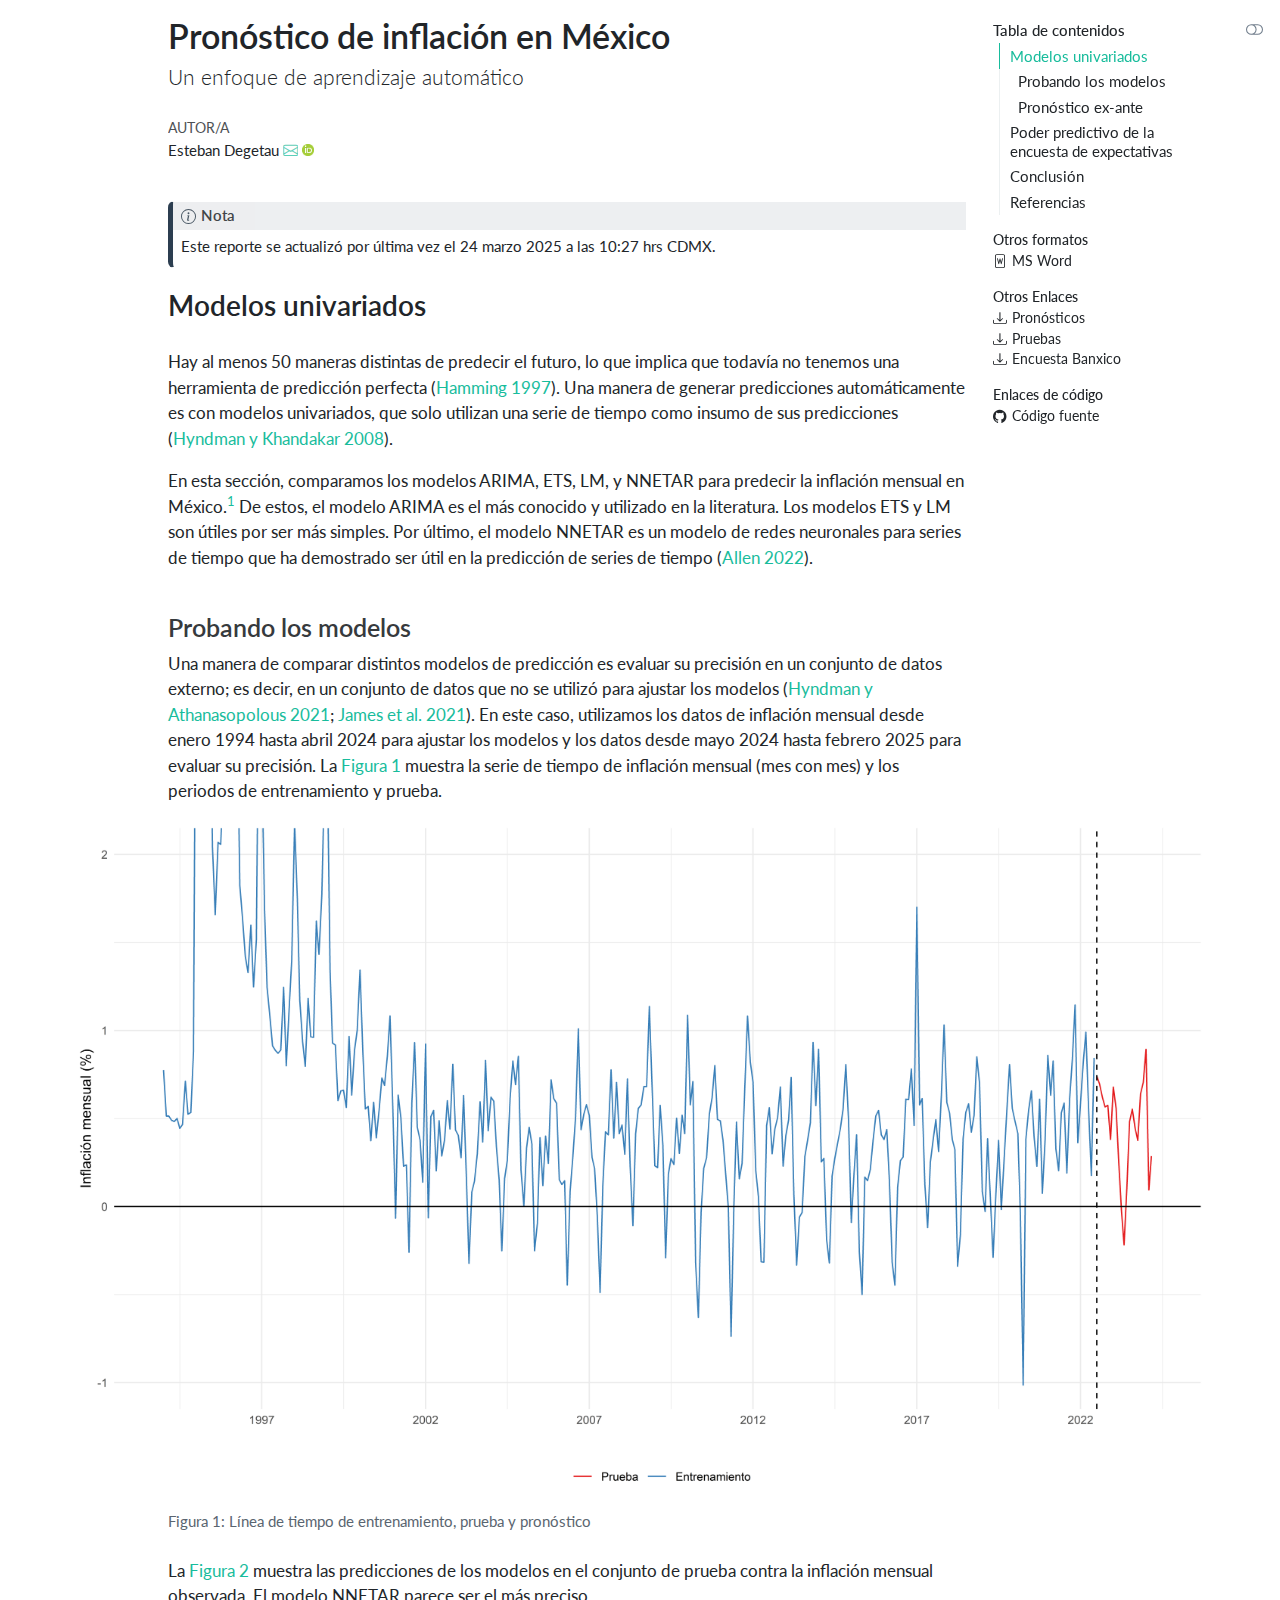
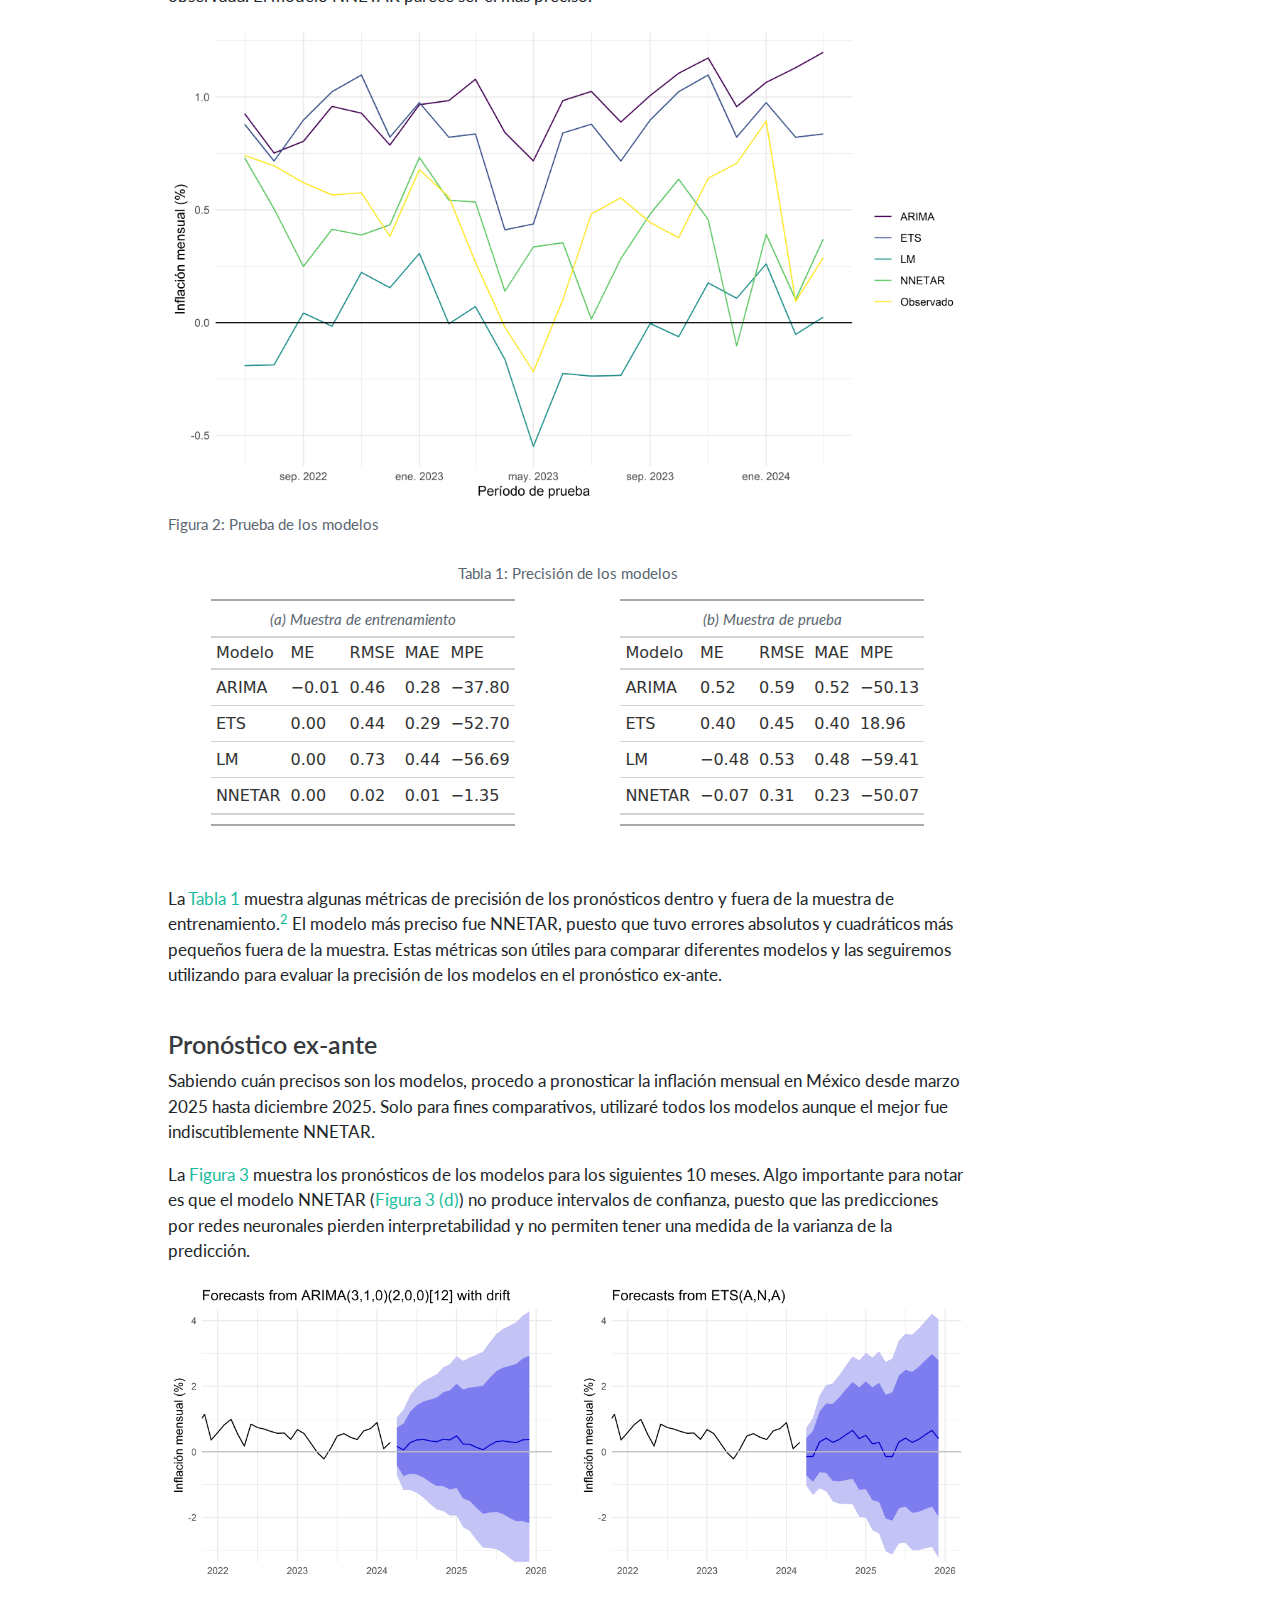
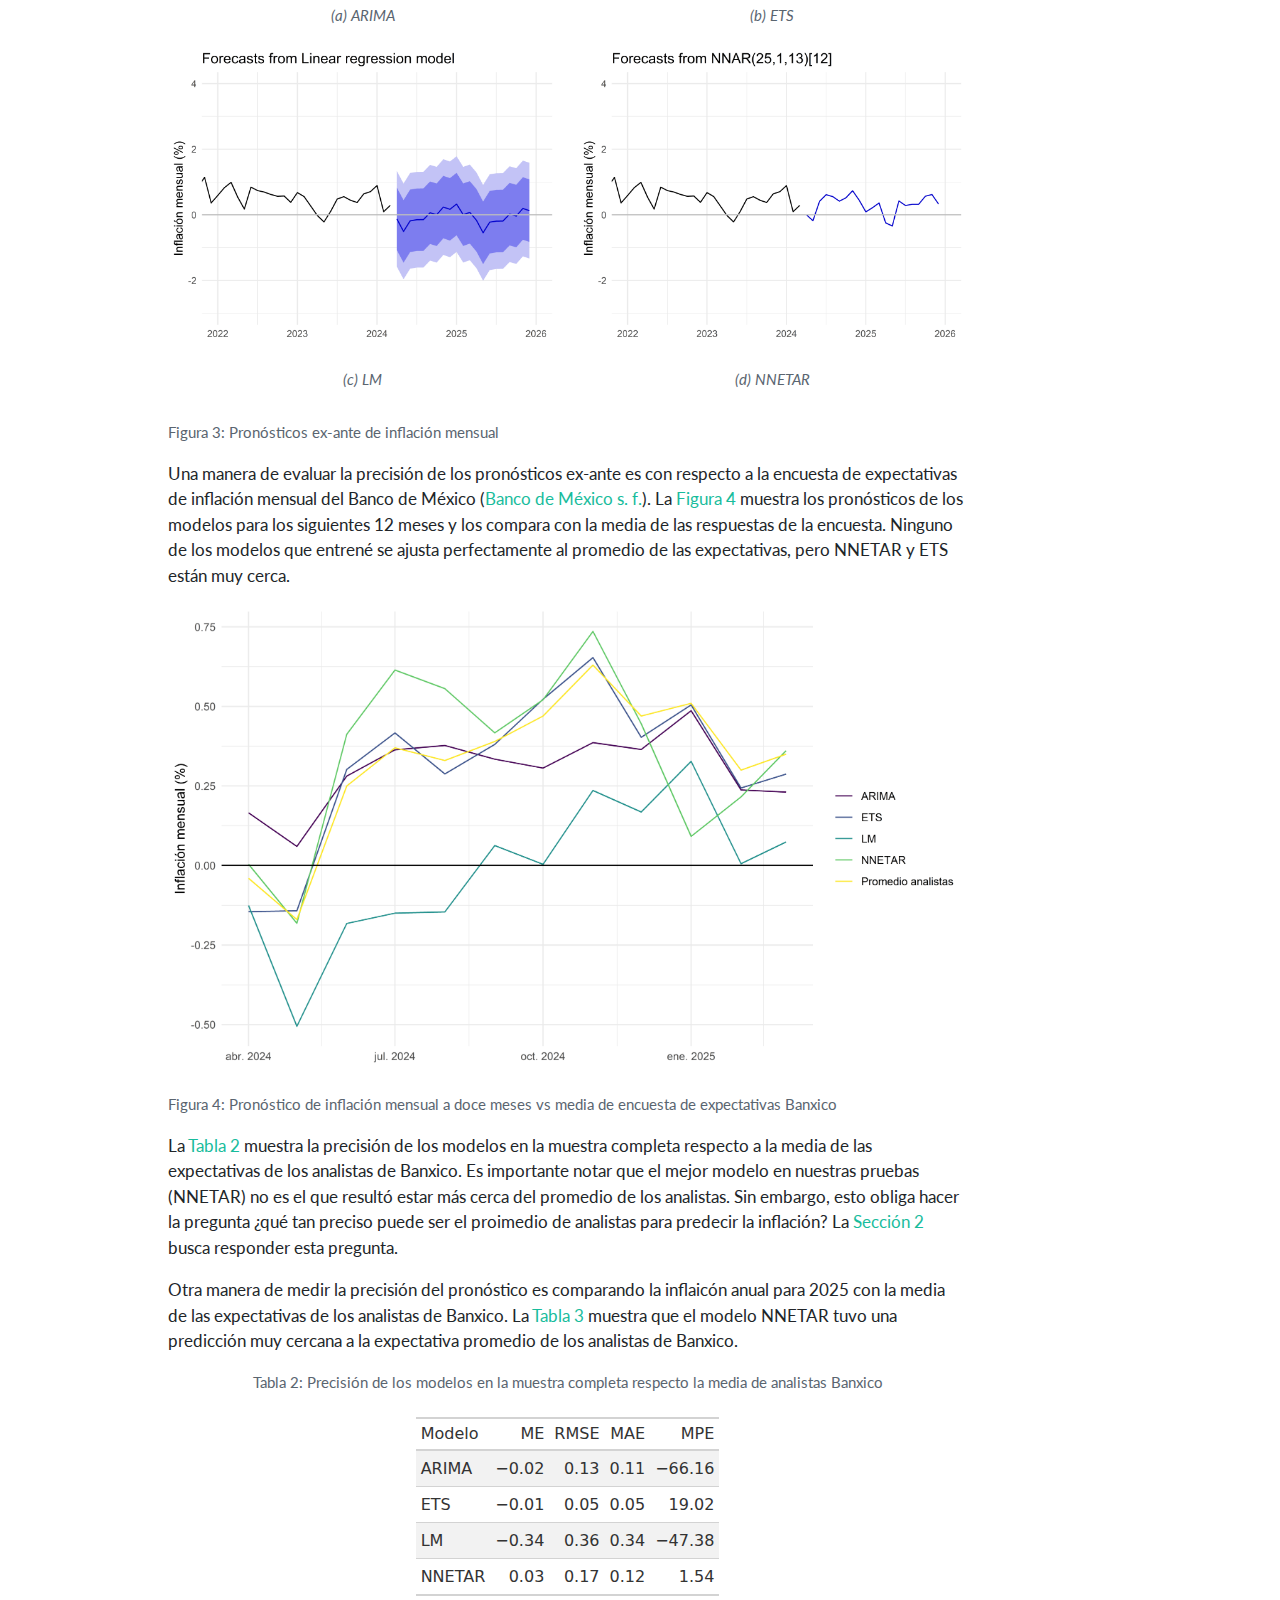
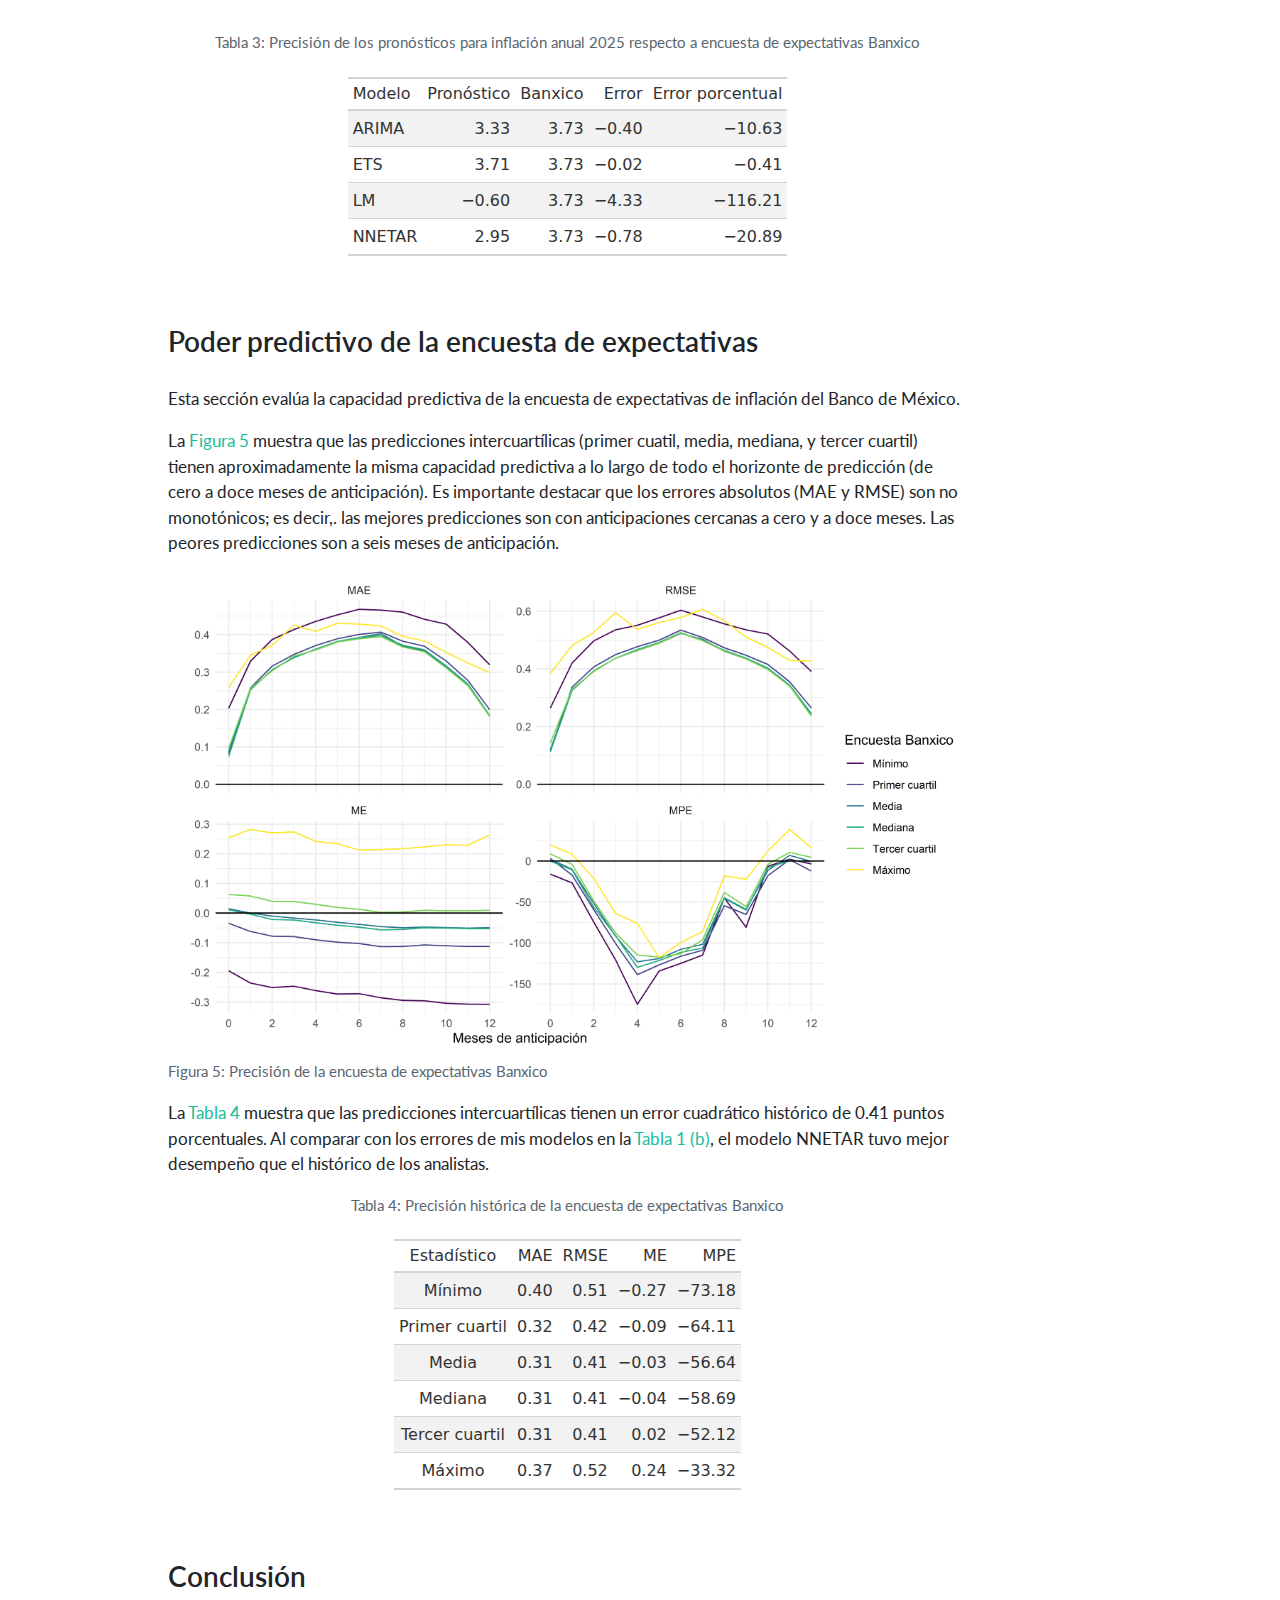
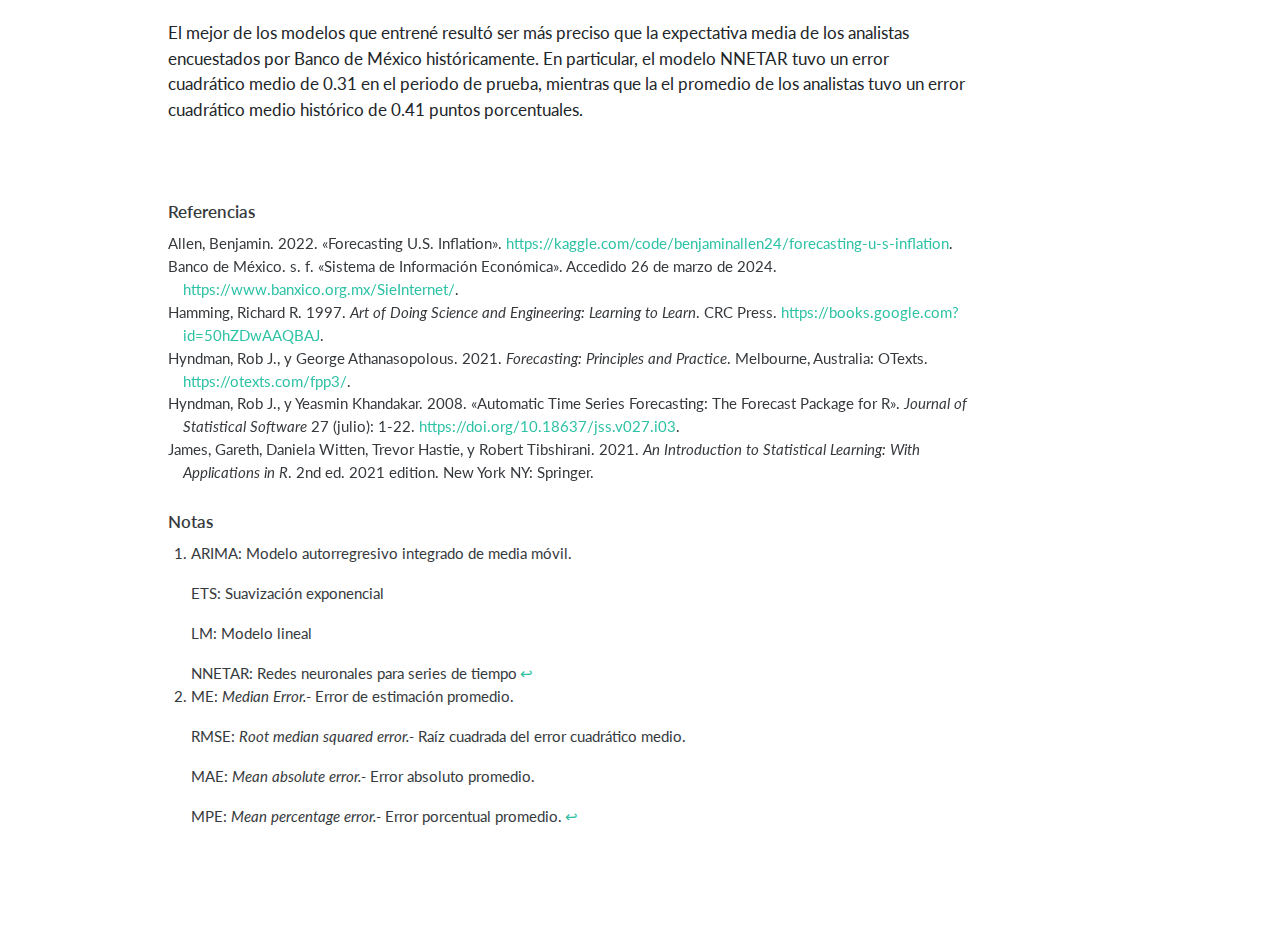
==== commit 507db7e6: "Built site for gh-pages" ====
--- a/index.html
+++ b/index.html
@@ -2,7 +2,7 @@
 <html xmlns="http://www.w3.org/1999/xhtml" lang="es" xml:lang="es"><head>
 
 <meta charset="utf-8">
-<meta name="generator" content="quarto-1.4.549">
+<meta name="generator" content="quarto-1.6.37">
 
 <meta name="viewport" content="width=device-width, initial-scale=1.0, user-scalable=yes">
 
@@ -50,12 +50,12 @@
 <script src="monthly_forecast_files/libs/quarto-html/tippy.umd.min.js"></script>
 <script src="monthly_forecast_files/libs/quarto-html/anchor.min.js"></script>
 <link href="monthly_forecast_files/libs/quarto-html/tippy.css" rel="stylesheet">
-<link href="monthly_forecast_files/libs/quarto-html/quarto-syntax-highlighting.css" rel="stylesheet" class="quarto-color-scheme" id="quarto-text-highlighting-styles">
-<link href="monthly_forecast_files/libs/quarto-html/quarto-syntax-highlighting-dark.css" rel="prefetch" class="quarto-color-scheme quarto-color-alternate" id="quarto-text-highlighting-styles">
+<link href="monthly_forecast_files/libs/quarto-html/quarto-syntax-highlighting-29e2c20b02301cfff04dc8050bf30c7e.css" rel="stylesheet" class="quarto-color-scheme" id="quarto-text-highlighting-styles">
+<link href="monthly_forecast_files/libs/quarto-html/quarto-syntax-highlighting-dark-43df0d6f53b733b42d37fa7808e17715.css" rel="prefetch" class="quarto-color-scheme quarto-color-alternate" id="quarto-text-highlighting-styles">
 <script src="monthly_forecast_files/libs/bootstrap/bootstrap.min.js"></script>
 <link href="monthly_forecast_files/libs/bootstrap/bootstrap-icons.css" rel="stylesheet">
-<link href="monthly_forecast_files/libs/bootstrap/bootstrap.min.css" rel="stylesheet" class="quarto-color-scheme" id="quarto-bootstrap" data-mode="light">
-<link href="monthly_forecast_files/libs/bootstrap/bootstrap-dark.min.css" rel="prefetch" class="quarto-color-scheme quarto-color-alternate" id="quarto-bootstrap" data-mode="dark">
+<link href="monthly_forecast_files/libs/bootstrap/bootstrap-d5ce786eb68fc388217f4307dbeb3d37.min.css" rel="stylesheet" append-hash="true" class="quarto-color-scheme" id="quarto-bootstrap" data-mode="light">
+<link href="monthly_forecast_files/libs/bootstrap/bootstrap-dark-cc07a54ba1d115b207ff145c3c23010b.min.css" rel="prefetch" append-hash="true" class="quarto-color-scheme quarto-color-alternate" id="quarto-bootstrap" data-mode="dark">
 
 
 </head>
@@ -117,7 +117,7 @@
 </div>
 </div>
 <div class="callout-body-container callout-body">
-<p>Este reporte se actualizó por última vez el 09 abril 2024 a las 08:44 hrs CDMX.</p>
+<p>Este reporte se actualizó por última vez el 24 marzo 2025 a las 10:27 hrs CDMX.</p>
 </div>
 </div>
 <section id="modelos-univariados" class="level2 page-columns page-full">
@@ -126,10 +126,10 @@
 <p>En esta sección, comparamos los modelos ARIMA, ETS, LM, y NNETAR para predecir la inflación mensual en México.<a href="#fn1" class="footnote-ref" id="fnref1" role="doc-noteref"><sup>1</sup></a> De estos, el modelo ARIMA es el más conocido y utilizado en la literatura. Los modelos ETS y LM son útiles por ser más simples. Por último, el modelo NNETAR es un modelo de redes neuronales para series de tiempo que ha demostrado ser útil en la predicción de series de tiempo <span class="citation" data-cites="allen2022">(<a href="#ref-allen2022" role="doc-biblioref">Allen 2022</a>)</span>.</p>
 <section id="probando-los-modelos" class="level3 page-columns page-full">
 <h3 class="anchored" data-anchor-id="probando-los-modelos">Probando los modelos</h3>
-<p>Una manera de comparar distintos modelos de predicción es evaluar su precisión en un conjunto de datos externo; es decir, en un conjunto de datos que no se utilizó para ajustar los modelos <span class="citation" data-cites="hyndman2021 james2021a">(<a href="#ref-hyndman2021" role="doc-biblioref">Hyndman y Athanasopolous 2021</a>; <a href="#ref-james2021a" role="doc-biblioref">James et&nbsp;al. 2021</a>)</span>. En este caso, utilizamos los datos de inflación mensual desde enero 1994 hasta junio 2022 para ajustar los modelos y los datos desde julio 2022 hasta marzo 2024 para evaluar su precisión. La <a href="#fig-timeline" class="quarto-xref">Figura&nbsp;1</a> muestra la serie de tiempo de inflación mensual (mes con mes) y los periodos de entrenamiento y prueba.</p>
+<p>Una manera de comparar distintos modelos de predicción es evaluar su precisión en un conjunto de datos externo; es decir, en un conjunto de datos que no se utilizó para ajustar los modelos <span class="citation" data-cites="hyndman2021 james2021a">(<a href="#ref-hyndman2021" role="doc-biblioref">Hyndman y Athanasopolous 2021</a>; <a href="#ref-james2021a" role="doc-biblioref">James et&nbsp;al. 2021</a>)</span>. En este caso, utilizamos los datos de inflación mensual desde enero 1994 hasta abril 2024 para ajustar los modelos y los datos desde mayo 2024 hasta febrero 2025 para evaluar su precisión. La <a href="#fig-timeline" class="quarto-xref">Figura&nbsp;1</a> muestra la serie de tiempo de inflación mensual (mes con mes) y los periodos de entrenamiento y prueba.</p>
 <div class="cell page-columns page-full">
 <div class="cell-output-display page-columns page-full">
-<div id="fig-timeline" class="quarto-figure quarto-figure-center quarto-float anchored page-columns page-full">
+<div id="fig-timeline" class="quarto-float quarto-figure quarto-figure-center anchored page-columns page-full">
 <figure class="quarto-float quarto-float-fig figure page-columns page-full">
 <div aria-describedby="fig-timeline-caption-0ceaefa1-69ba-4598-a22c-09a6ac19f8ca" class="page-columns page-full">
 <img src="monthly_forecast_files/figure-html/fig-timeline-1.png" class="img-fluid figure-img column-page" width="6000">
@@ -144,7 +144,7 @@
 <p>La <a href="#fig-test" class="quarto-xref">Figura&nbsp;2</a> muestra las predicciones de los modelos en el conjunto de prueba contra la inflación mensual observada. El modelo NNETAR parece ser el más preciso.</p>
 <div class="cell">
 <div class="cell-output-display">
-<div id="fig-test" class="quarto-figure quarto-figure-center quarto-float anchored">
+<div id="fig-test" class="quarto-float quarto-figure quarto-figure-center anchored">
 <figure class="quarto-float quarto-float-fig figure">
 <div aria-describedby="fig-test-caption-0ceaefa1-69ba-4598-a22c-09a6ac19f8ca">
 <img src="monthly_forecast_files/figure-html/fig-test-1.png" class="img-fluid figure-img" width="4500">
@@ -605,15 +605,15 @@
 }
 </style>
 
-<div id="tbl-comp-1" class="gt_table do-not-create-environment quarto-float anchored" data-quarto-postprocess="true" data-quarto-disable-processing="false" data-quarto-bootstrap="false">
+<div id="tbl-comp-1" class="gt_table do-not-create-environment quarto-float quarto-figure quarto-figure-center anchored" data-quarto-postprocess="true" data-quarto-bootstrap="false" data-quarto-disable-processing="false">
 <figure class="quarto-float quarto-subfloat-tbl figure">
 <figcaption class="quarto-float-caption-top quarto-subfloat-caption quarto-subfloat-tbl" id="tbl-comp-1-caption-0ceaefa1-69ba-4598-a22c-09a6ac19f8ca">
 (a) Muestra de entrenamiento
 </figcaption>
 <div aria-describedby="tbl-comp-1-caption-0ceaefa1-69ba-4598-a22c-09a6ac19f8ca">
-<table id="tbl-comp-1" class="gt_table do-not-create-environment table" data-quarto-postprocess="true" data-quarto-disable-processing="false" data-quarto-bootstrap="false">
+<table id="tbl-comp-1" class="gt_table do-not-create-environment caption-top table" data-quarto-postprocess="true" data-quarto-disable-processing="false" data-quarto-bootstrap="false">
 <thead>
-<tr class="header gt_col_headings">
+<tr class="gt_col_headings header">
 <th id="Modelo" class="gt_col_heading gt_columns_bottom_border gt_left" style="text-align: left;" data-quarto-table-cell-role="th" scope="col">Modelo</th>
 <th id="ME" class="gt_col_heading gt_columns_bottom_border gt_right" style="text-align: left;" data-quarto-table-cell-role="th" scope="col">ME</th>
 <th id="RMSE" class="gt_col_heading gt_columns_bottom_border gt_right" style="text-align: left;" data-quarto-table-cell-role="th" scope="col">RMSE</th>
@@ -1100,15 +1100,15 @@
 }
 </style>
 
-<div id="tbl-comp-2" class="gt_table do-not-create-environment quarto-float anchored" data-quarto-postprocess="true" data-quarto-disable-processing="false" data-quarto-bootstrap="false">
+<div id="tbl-comp-2" class="gt_table do-not-create-environment quarto-float quarto-figure quarto-figure-center anchored" data-quarto-postprocess="true" data-quarto-bootstrap="false" data-quarto-disable-processing="false">
 <figure class="quarto-float quarto-subfloat-tbl figure">
 <figcaption class="quarto-float-caption-top quarto-subfloat-caption quarto-subfloat-tbl" id="tbl-comp-2-caption-0ceaefa1-69ba-4598-a22c-09a6ac19f8ca">
 (b) Muestra de prueba
 </figcaption>
 <div aria-describedby="tbl-comp-2-caption-0ceaefa1-69ba-4598-a22c-09a6ac19f8ca">
-<table id="tbl-comp-2" class="gt_table do-not-create-environment table" data-quarto-postprocess="true" data-quarto-disable-processing="false" data-quarto-bootstrap="false">
+<table id="tbl-comp-2" class="gt_table do-not-create-environment caption-top table" data-quarto-postprocess="true" data-quarto-disable-processing="false" data-quarto-bootstrap="false">
 <thead>
-<tr class="header gt_col_headings">
+<tr class="gt_col_headings header">
 <th id="Modelo" class="gt_col_heading gt_columns_bottom_border gt_left" style="text-align: left;" data-quarto-table-cell-role="th" scope="col">Modelo</th>
 <th id="ME" class="gt_col_heading gt_columns_bottom_border gt_right" style="text-align: left;" data-quarto-table-cell-role="th" scope="col">ME</th>
 <th id="RMSE" class="gt_col_heading gt_columns_bottom_border gt_right" style="text-align: left;" data-quarto-table-cell-role="th" scope="col">RMSE</th>
@@ -1161,14 +1161,14 @@
 </section>
 <section id="pronóstico-ex-ante" class="level3">
 <h3 class="anchored" data-anchor-id="pronóstico-ex-ante">Pronóstico ex-ante</h3>
-<p>Sabiendo cuán precisos son los modelos, procedo a pronosticar la inflación mensual en México desde abril 2024 hasta diciembre 2025. Solo para fines comparativos, utilizaré todos los modelos aunque el mejor fue indiscutiblemente NNETAR.</p>
-<p>La <a href="#fig-forecast" class="quarto-xref">Figura&nbsp;3</a> muestra los pronósticos de los modelos para los siguientes 21 meses. Algo importante para notar es que el modelo NNETAR (<a href="#fig-forecast-4" class="quarto-xref">Figura&nbsp;3 (d)</a>) no produce intervalos de confianza, puesto que las predicciones por redes neuronales pierden interpretabilidad y no permiten tener una medida de la varianza de la predicción.</p>
+<p>Sabiendo cuán precisos son los modelos, procedo a pronosticar la inflación mensual en México desde marzo 2025 hasta diciembre 2025. Solo para fines comparativos, utilizaré todos los modelos aunque el mejor fue indiscutiblemente NNETAR.</p>
+<p>La <a href="#fig-forecast" class="quarto-xref">Figura&nbsp;3</a> muestra los pronósticos de los modelos para los siguientes 10 meses. Algo importante para notar es que el modelo NNETAR (<a href="#fig-forecast-4" class="quarto-xref">Figura&nbsp;3 (d)</a>) no produce intervalos de confianza, puesto que las predicciones por redes neuronales pierden interpretabilidad y no permiten tener una medida de la varianza de la predicción.</p>
 <div id="fig-forecast" class="quarto-layout-panel">
 <figure class="quarto-float quarto-float-fig figure">
 <div aria-describedby="fig-forecast-caption-0ceaefa1-69ba-4598-a22c-09a6ac19f8ca">
 <div class="quarto-layout-row">
 <div class="cell-output-display quarto-layout-cell-subref quarto-layout-cell" data-ref-parent="fig-forecast" style="flex-basis: 50.0%;justify-content: flex-start;">
-<div id="fig-forecast-1" class="quarto-figure quarto-figure-center quarto-float anchored">
+<div id="fig-forecast-1" class="quarto-float quarto-figure quarto-figure-center anchored">
 <figure class="quarto-float quarto-subfloat-fig figure">
 <div aria-describedby="fig-forecast-1-caption-0ceaefa1-69ba-4598-a22c-09a6ac19f8ca">
 <img src="monthly_forecast_files/figure-html/fig-forecast-1.png" class="img-fluid figure-img" data-ref-parent="fig-forecast" width="2500">
@@ -1180,7 +1180,7 @@
 </div>
 </div>
 <div class="cell-output-display quarto-layout-cell-subref quarto-layout-cell" data-ref-parent="fig-forecast" style="flex-basis: 50.0%;justify-content: flex-start;">
-<div id="fig-forecast-2" class="quarto-figure quarto-figure-center quarto-float anchored">
+<div id="fig-forecast-2" class="quarto-float quarto-figure quarto-figure-center anchored">
 <figure class="quarto-float quarto-subfloat-fig figure">
 <div aria-describedby="fig-forecast-2-caption-0ceaefa1-69ba-4598-a22c-09a6ac19f8ca">
 <img src="monthly_forecast_files/figure-html/fig-forecast-2.png" class="img-fluid figure-img" data-ref-parent="fig-forecast" width="2500">
@@ -1194,7 +1194,7 @@
 </div>
 <div class="quarto-layout-row">
 <div class="cell-output-display quarto-layout-cell-subref quarto-layout-cell" data-ref-parent="fig-forecast" style="flex-basis: 50.0%;justify-content: flex-start;">
-<div id="fig-forecast-3" class="quarto-figure quarto-figure-center quarto-float anchored">
+<div id="fig-forecast-3" class="quarto-float quarto-figure quarto-figure-center anchored">
 <figure class="quarto-float quarto-subfloat-fig figure">
 <div aria-describedby="fig-forecast-3-caption-0ceaefa1-69ba-4598-a22c-09a6ac19f8ca">
 <img src="monthly_forecast_files/figure-html/fig-forecast-3.png" class="img-fluid figure-img" data-ref-parent="fig-forecast" width="2500">
@@ -1206,7 +1206,7 @@
 </div>
 </div>
 <div class="cell-output-display quarto-layout-cell-subref quarto-layout-cell" data-ref-parent="fig-forecast" style="flex-basis: 50.0%;justify-content: flex-start;">
-<div id="fig-forecast-4" class="quarto-figure quarto-figure-center quarto-float anchored">
+<div id="fig-forecast-4" class="quarto-float quarto-figure quarto-figure-center anchored">
 <figure class="quarto-float quarto-subfloat-fig figure">
 <div aria-describedby="fig-forecast-4-caption-0ceaefa1-69ba-4598-a22c-09a6ac19f8ca">
 <img src="monthly_forecast_files/figure-html/fig-forecast-4.png" class="img-fluid figure-img" data-ref-parent="fig-forecast" width="2500">
@@ -1227,7 +1227,7 @@
 <p>Una manera de evaluar la precisión de los pronósticos ex-ante es con respecto a la encuesta de expectativas de inflación mensual del Banco de México <span class="citation" data-cites="banxico_sie">(<a href="#ref-banxico_sie" role="doc-biblioref">Banco de México s.&nbsp;f.</a>)</span>. La <a href="#fig-banxico" class="quarto-xref">Figura&nbsp;4</a> muestra los pronósticos de los modelos para los siguientes 12 meses y los compara con la media de las respuestas de la encuesta. Ninguno de los modelos que entrené se ajusta perfectamente al promedio de las expectativas, pero NNETAR y ETS están muy cerca.</p>
 <div class="cell">
 <div class="cell-output-display">
-<div id="fig-banxico" class="quarto-figure quarto-figure-center quarto-float anchored">
+<div id="fig-banxico" class="quarto-float quarto-figure quarto-figure-center anchored">
 <figure class="quarto-float quarto-float-fig figure">
 <div aria-describedby="fig-banxico-caption-0ceaefa1-69ba-4598-a22c-09a6ac19f8ca">
 <img src="monthly_forecast_files/figure-html/fig-banxico-1.png" class="img-fluid figure-img" width="4500">
@@ -1242,7 +1242,7 @@
 <p>La <a href="#tbl-banxico" class="quarto-xref">Tabla&nbsp;2</a> muestra la precisión de los modelos en la muestra completa respecto a la media de las expectativas de los analistas de Banxico. Es importante notar que el mejor modelo en nuestras pruebas (NNETAR) no es el que resultó estar más cerca del promedio de los analistas. Sin embargo, esto obliga hacer la pregunta ¿qué tan preciso puede ser el proimedio de analistas para predecir la inflación? La <a href="#sec-survey" class="quarto-xref">Sección&nbsp;2</a> busca responder esta pregunta.</p>
 <p>Otra manera de medir la precisión del pronóstico es comparando la inflaicón anual para 2025 con la media de las expectativas de los analistas de Banxico. La <a href="#tbl-yearly" class="quarto-xref">Tabla&nbsp;3</a> muestra que el modelo NNETAR tuvo una predicción muy cercana a la expectativa promedio de los analistas de Banxico.</p>
 <div class="cell">
-<div id="tbl-banxico" class="cell quarto-float anchored">
+<div id="tbl-banxico" class="cell quarto-float quarto-figure quarto-figure-center anchored">
 <figure class="quarto-float quarto-float-tbl figure">
 <figcaption class="quarto-float-caption-top quarto-float-caption quarto-float-tbl" id="tbl-banxico-caption-0ceaefa1-69ba-4598-a22c-09a6ac19f8ca">
 Tabla&nbsp;2: Precisión de los modelos en la muestra completa respecto la media de analistas Banxico
@@ -1690,9 +1690,9 @@
 }
 </style>
 
-<table class="gt_table do-not-create-environment cell table table-sm table-striped small" data-quarto-postprocess="true" data-quarto-disable-processing="false" data-quarto-bootstrap="false">
+<table class="gt_table do-not-create-environment cell caption-top table table-sm table-striped small" data-quarto-postprocess="true" data-quarto-disable-processing="false" data-quarto-bootstrap="false">
 <thead>
-<tr class="header gt_col_headings">
+<tr class="gt_col_headings header">
 <th id="Modelo" class="gt_col_heading gt_columns_bottom_border gt_left" data-quarto-table-cell-role="th" scope="col">Modelo</th>
 <th id="ME" class="gt_col_heading gt_columns_bottom_border gt_right" data-quarto-table-cell-role="th" scope="col">ME</th>
 <th id="RMSE" class="gt_col_heading gt_columns_bottom_border gt_right" data-quarto-table-cell-role="th" scope="col">RMSE</th>
@@ -1739,7 +1739,7 @@
 </div>
 </div>
 <div class="cell">
-<div id="tbl-yearly" class="cell quarto-float anchored">
+<div id="tbl-yearly" class="cell quarto-float quarto-figure quarto-figure-center anchored">
 <figure class="quarto-float quarto-float-tbl figure">
 <figcaption class="quarto-float-caption-top quarto-float-caption quarto-float-tbl" id="tbl-yearly-caption-0ceaefa1-69ba-4598-a22c-09a6ac19f8ca">
 Tabla&nbsp;3: Precisión de los pronósticos para inflación anual 2025 respecto a encuesta de expectativas Banxico
@@ -2187,9 +2187,9 @@
 }
 </style>
 
-<table class="gt_table do-not-create-environment cell table table-sm table-striped small" data-quarto-postprocess="true" data-quarto-disable-processing="false" data-quarto-bootstrap="false">
+<table class="gt_table do-not-create-environment cell caption-top table table-sm table-striped small" data-quarto-postprocess="true" data-quarto-disable-processing="false" data-quarto-bootstrap="false">
 <thead>
-<tr class="header gt_col_headings">
+<tr class="gt_col_headings header">
 <th id="Modelo" class="gt_col_heading gt_columns_bottom_border gt_left" data-quarto-table-cell-role="th" scope="col">Modelo</th>
 <th id="Pronóstico" class="gt_col_heading gt_columns_bottom_border gt_right" data-quarto-table-cell-role="th" scope="col">Pronóstico</th>
 <th id="Banxico" class="gt_col_heading gt_columns_bottom_border gt_right" data-quarto-table-cell-role="th" scope="col">Banxico</th>
@@ -2243,7 +2243,7 @@
 <p>La <a href="#fig-expectations" class="quarto-xref">Figura&nbsp;5</a> muestra que las predicciones intercuartílicas (primer cuatil, media, mediana, y tercer cuartil) tienen aproximadamente la misma capacidad predictiva a lo largo de todo el horizonte de predicción (de cero a doce meses de anticipación). Es importante destacar que los errores absolutos (MAE y RMSE) son no monotónicos; es decir,. las mejores predicciones son con anticipaciones cercanas a cero y a doce meses. Las peores predicciones son a seis meses de anticipación.</p>
 <div class="cell">
 <div class="cell-output-display">
-<div id="fig-expectations" class="quarto-figure quarto-figure-center quarto-float anchored">
+<div id="fig-expectations" class="quarto-float quarto-figure quarto-figure-center anchored">
 <figure class="quarto-float quarto-float-fig figure">
 <div aria-describedby="fig-expectations-caption-0ceaefa1-69ba-4598-a22c-09a6ac19f8ca">
 <img src="monthly_forecast_files/figure-html/fig-expectations-1.png" class="img-fluid figure-img" width="4500">
@@ -2257,7 +2257,7 @@
 </div>
 <p>La <a href="#tbl-expectations" class="quarto-xref">Tabla&nbsp;4</a> muestra que las predicciones intercuartílicas tienen un error cuadrático histórico de 0.41 puntos porcentuales. Al comparar con los errores de mis modelos en la <a href="#tbl-comp-2" class="quarto-xref">Tabla&nbsp;1 (b)</a>, el modelo NNETAR tuvo mejor desempeño que el histórico de los analistas.</p>
 <div class="cell">
-<div id="tbl-expectations" class="cell quarto-float anchored">
+<div id="tbl-expectations" class="cell quarto-float quarto-figure quarto-figure-center anchored">
 <figure class="quarto-float quarto-float-tbl figure">
 <figcaption class="quarto-float-caption-top quarto-float-caption quarto-float-tbl" id="tbl-expectations-caption-0ceaefa1-69ba-4598-a22c-09a6ac19f8ca">
 Tabla&nbsp;4: Precisión histórica de la encuesta de expectativas Banxico
@@ -2705,9 +2705,9 @@
 }
 </style>
 
-<table class="gt_table do-not-create-environment cell table table-sm table-striped small" data-quarto-postprocess="true" data-quarto-disable-processing="false" data-quarto-bootstrap="false">
+<table class="gt_table do-not-create-environment cell caption-top table table-sm table-striped small" data-quarto-postprocess="true" data-quarto-disable-processing="false" data-quarto-bootstrap="false">
 <thead>
-<tr class="header gt_col_headings">
+<tr class="gt_col_headings header">
 <th id="Estadístico" class="gt_col_heading gt_columns_bottom_border gt_center" data-quarto-table-cell-role="th" scope="col">Estadístico</th>
 <th id="MAE" class="gt_col_heading gt_columns_bottom_border gt_right" data-quarto-table-cell-role="th" scope="col">MAE</th>
 <th id="RMSE" class="gt_col_heading gt_columns_bottom_border gt_right" data-quarto-table-cell-role="th" scope="col">RMSE</th>
@@ -2990,18 +2990,7 @@
     }
     return false;
   }
-  const clipboard = new window.ClipboardJS('.code-copy-button', {
-    text: function(trigger) {
-      const codeEl = trigger.previousElementSibling.cloneNode(true);
-      for (const childEl of codeEl.children) {
-        if (isCodeAnnotation(childEl)) {
-          childEl.remove();
-        }
-      }
-      return codeEl.innerText;
-    }
-  });
-  clipboard.on('success', function(e) {
+  const onCopySuccess = function(e) {
     // button target
     const button = e.trigger;
     // don't keep focus
@@ -3033,7 +3022,45 @@
     }, 1000);
     // clear code selection
     e.clearSelection();
+  }
+  const getTextToCopy = function(trigger) {
+      const codeEl = trigger.previousElementSibling.cloneNode(true);
+      for (const childEl of codeEl.children) {
+        if (isCodeAnnotation(childEl)) {
+          childEl.remove();
+        }
+      }
+      return codeEl.innerText;
+  }
+  const clipboard = new window.ClipboardJS('.code-copy-button:not([data-in-quarto-modal])', {
+    text: getTextToCopy
   });
+  clipboard.on('success', onCopySuccess);
+  if (window.document.getElementById('quarto-embedded-source-code-modal')) {
+    const clipboardModal = new window.ClipboardJS('.code-copy-button[data-in-quarto-modal]', {
+      text: getTextToCopy,
+      container: window.document.getElementById('quarto-embedded-source-code-modal')
+    });
+    clipboardModal.on('success', onCopySuccess);
+  }
+    var localhostRegex = new RegExp(/^(?:http|https):\/\/localhost\:?[0-9]*\//);
+    var mailtoRegex = new RegExp(/^mailto:/);
+      var filterRegex = new RegExp('/' + window.location.host + '/');
+    var isInternal = (href) => {
+        return filterRegex.test(href) || localhostRegex.test(href) || mailtoRegex.test(href);
+    }
+    // Inspect non-navigation links and adorn them if external
+ 	var links = window.document.querySelectorAll('a[href]:not(.nav-link):not(.navbar-brand):not(.toc-action):not(.sidebar-link):not(.sidebar-item-toggle):not(.pagination-link):not(.no-external):not([aria-hidden]):not(.dropdown-item):not(.quarto-navigation-tool):not(.about-link)');
+    for (var i=0; i<links.length; i++) {
+      const link = links[i];
+      if (!isInternal(link.href)) {
+        // undo the damage that might have been done by quarto-nav.js in the case of
+        // links that we want to consider external
+        if (link.dataset.originalHref !== undefined) {
+          link.href = link.dataset.originalHref;
+        }
+      }
+    }
   function tippyHover(el, contentFn, onTriggerFn, onUntriggerFn) {
     const config = {
       allowHTML: true,
@@ -3068,7 +3095,11 @@
       try { href = new URL(href).hash; } catch {}
       const id = href.replace(/^#\/?/, "");
       const note = window.document.getElementById(id);
-      return note.innerHTML;
+      if (note) {
+        return note.innerHTML;
+      } else {
+        return "";
+      }
     });
   }
   const xrefs = window.document.querySelectorAll('a.quarto-xref');
@@ -3116,7 +3147,6 @@
       if (window.Quarto?.typesetMath) {
         window.Quarto.typesetMath(note);
       }
-      // TODO in 1.5, we should make sure this works without a callout special case
       if (note.classList.contains("callout")) {
         return note.outerHTML;
       } else {
--- a/monthly_forecast_files/libs/quarto-html/quarto-syntax-highlighting-29e2c20b02301cfff04dc8050bf30c7e.css
+++ b/monthly_forecast_files/libs/quarto-html/quarto-syntax-highlighting-29e2c20b02301cfff04dc8050bf30c7e.css
@@ -0,0 +1,205 @@
+/* quarto syntax highlight colors */
+:root {
+  --quarto-hl-ot-color: #003B4F;
+  --quarto-hl-at-color: #657422;
+  --quarto-hl-ss-color: #20794D;
+  --quarto-hl-an-color: #5E5E5E;
+  --quarto-hl-fu-color: #4758AB;
+  --quarto-hl-st-color: #20794D;
+  --quarto-hl-cf-color: #003B4F;
+  --quarto-hl-op-color: #5E5E5E;
+  --quarto-hl-er-color: #AD0000;
+  --quarto-hl-bn-color: #AD0000;
+  --quarto-hl-al-color: #AD0000;
+  --quarto-hl-va-color: #111111;
+  --quarto-hl-bu-color: inherit;
+  --quarto-hl-ex-color: inherit;
+  --quarto-hl-pp-color: #AD0000;
+  --quarto-hl-in-color: #5E5E5E;
+  --quarto-hl-vs-color: #20794D;
+  --quarto-hl-wa-color: #5E5E5E;
+  --quarto-hl-do-color: #5E5E5E;
+  --quarto-hl-im-color: #00769E;
+  --quarto-hl-ch-color: #20794D;
+  --quarto-hl-dt-color: #AD0000;
+  --quarto-hl-fl-color: #AD0000;
+  --quarto-hl-co-color: #5E5E5E;
+  --quarto-hl-cv-color: #5E5E5E;
+  --quarto-hl-cn-color: #8f5902;
+  --quarto-hl-sc-color: #5E5E5E;
+  --quarto-hl-dv-color: #AD0000;
+  --quarto-hl-kw-color: #003B4F;
+}
+
+/* other quarto variables */
+:root {
+  --quarto-font-monospace: SFMono-Regular, Menlo, Monaco, Consolas, "Liberation Mono", "Courier New", monospace;
+}
+
+pre > code.sourceCode > span {
+  color: #003B4F;
+}
+
+code span {
+  color: #003B4F;
+}
+
+code.sourceCode > span {
+  color: #003B4F;
+}
+
+div.sourceCode,
+div.sourceCode pre.sourceCode {
+  color: #003B4F;
+}
+
+code span.ot {
+  color: #003B4F;
+  font-style: inherit;
+}
+
+code span.at {
+  color: #657422;
+  font-style: inherit;
+}
+
+code span.ss {
+  color: #20794D;
+  font-style: inherit;
+}
+
+code span.an {
+  color: #5E5E5E;
+  font-style: inherit;
+}
+
+code span.fu {
+  color: #4758AB;
+  font-style: inherit;
+}
+
+code span.st {
+  color: #20794D;
+  font-style: inherit;
+}
+
+code span.cf {
+  color: #003B4F;
+  font-weight: bold;
+  font-style: inherit;
+}
+
+code span.op {
+  color: #5E5E5E;
+  font-style: inherit;
+}
+
+code span.er {
+  color: #AD0000;
+  font-style: inherit;
+}
+
+code span.bn {
+  color: #AD0000;
+  font-style: inherit;
+}
+
+code span.al {
+  color: #AD0000;
+  font-style: inherit;
+}
+
+code span.va {
+  color: #111111;
+  font-style: inherit;
+}
+
+code span.bu {
+  font-style: inherit;
+}
+
+code span.ex {
+  font-style: inherit;
+}
+
+code span.pp {
+  color: #AD0000;
+  font-style: inherit;
+}
+
+code span.in {
+  color: #5E5E5E;
+  font-style: inherit;
+}
+
+code span.vs {
+  color: #20794D;
+  font-style: inherit;
+}
+
+code span.wa {
+  color: #5E5E5E;
+  font-style: italic;
+}
+
+code span.do {
+  color: #5E5E5E;
+  font-style: italic;
+}
+
+code span.im {
+  color: #00769E;
+  font-style: inherit;
+}
+
+code span.ch {
+  color: #20794D;
+  font-style: inherit;
+}
+
+code span.dt {
+  color: #AD0000;
+  font-style: inherit;
+}
+
+code span.fl {
+  color: #AD0000;
+  font-style: inherit;
+}
+
+code span.co {
+  color: #5E5E5E;
+  font-style: inherit;
+}
+
+code span.cv {
+  color: #5E5E5E;
+  font-style: italic;
+}
+
+code span.cn {
+  color: #8f5902;
+  font-style: inherit;
+}
+
+code span.sc {
+  color: #5E5E5E;
+  font-style: inherit;
+}
+
+code span.dv {
+  color: #AD0000;
+  font-style: inherit;
+}
+
+code span.kw {
+  color: #003B4F;
+  font-weight: bold;
+  font-style: inherit;
+}
+
+.prevent-inlining {
+  content: "</";
+}
+
+/*# sourceMappingURL=5353fc8bf2a85bac2e7a98e8d13296a2.css.map */
--- a/monthly_forecast_files/libs/quarto-html/quarto-syntax-highlighting-dark-43df0d6f53b733b42d37fa7808e17715.css
+++ b/monthly_forecast_files/libs/quarto-html/quarto-syntax-highlighting-dark-43df0d6f53b733b42d37fa7808e17715.css
@@ -0,0 +1,189 @@
+/* quarto syntax highlight colors */
+:root {
+  --quarto-hl-al-color: #f07178;
+  --quarto-hl-an-color: #d4d0ab;
+  --quarto-hl-at-color: #00e0e0;
+  --quarto-hl-bn-color: #d4d0ab;
+  --quarto-hl-bu-color: #abe338;
+  --quarto-hl-ch-color: #abe338;
+  --quarto-hl-co-color: #f8f8f2;
+  --quarto-hl-cv-color: #ffd700;
+  --quarto-hl-cn-color: #ffd700;
+  --quarto-hl-cf-color: #ffa07a;
+  --quarto-hl-dt-color: #ffa07a;
+  --quarto-hl-dv-color: #d4d0ab;
+  --quarto-hl-do-color: #f8f8f2;
+  --quarto-hl-er-color: #f07178;
+  --quarto-hl-ex-color: #00e0e0;
+  --quarto-hl-fl-color: #d4d0ab;
+  --quarto-hl-fu-color: #ffa07a;
+  --quarto-hl-im-color: #abe338;
+  --quarto-hl-in-color: #d4d0ab;
+  --quarto-hl-kw-color: #ffa07a;
+  --quarto-hl-op-color: #ffa07a;
+  --quarto-hl-ot-color: #00e0e0;
+  --quarto-hl-pp-color: #dcc6e0;
+  --quarto-hl-re-color: #00e0e0;
+  --quarto-hl-sc-color: #abe338;
+  --quarto-hl-ss-color: #abe338;
+  --quarto-hl-st-color: #abe338;
+  --quarto-hl-va-color: #00e0e0;
+  --quarto-hl-vs-color: #abe338;
+  --quarto-hl-wa-color: #dcc6e0;
+}
+
+/* other quarto variables */
+:root {
+  --quarto-font-monospace: SFMono-Regular, Menlo, Monaco, Consolas, "Liberation Mono", "Courier New", monospace;
+}
+
+code span.al {
+  background-color: #2a0f15;
+  font-weight: bold;
+  color: #f07178;
+}
+
+code span.an {
+  color: #d4d0ab;
+}
+
+code span.at {
+  color: #00e0e0;
+}
+
+code span.bn {
+  color: #d4d0ab;
+}
+
+code span.bu {
+  color: #abe338;
+}
+
+code span.ch {
+  color: #abe338;
+}
+
+code span.co {
+  font-style: italic;
+  color: #f8f8f2;
+}
+
+code span.cv {
+  color: #ffd700;
+}
+
+code span.cn {
+  color: #ffd700;
+}
+
+code span.cf {
+  font-weight: bold;
+  color: #ffa07a;
+}
+
+code span.dt {
+  color: #ffa07a;
+}
+
+code span.dv {
+  color: #d4d0ab;
+}
+
+code span.do {
+  color: #f8f8f2;
+}
+
+code span.er {
+  color: #f07178;
+  text-decoration: underline;
+}
+
+code span.ex {
+  font-weight: bold;
+  color: #00e0e0;
+}
+
+code span.fl {
+  color: #d4d0ab;
+}
+
+code span.fu {
+  color: #ffa07a;
+}
+
+code span.im {
+  color: #abe338;
+}
+
+code span.in {
+  color: #d4d0ab;
+}
+
+code span.kw {
+  font-weight: bold;
+  color: #ffa07a;
+}
+
+pre > code.sourceCode > span {
+  color: #f8f8f2;
+}
+
+code span {
+  color: #f8f8f2;
+}
+
+code.sourceCode > span {
+  color: #f8f8f2;
+}
+
+div.sourceCode,
+div.sourceCode pre.sourceCode {
+  color: #f8f8f2;
+}
+
+code span.op {
+  color: #ffa07a;
+}
+
+code span.ot {
+  color: #00e0e0;
+}
+
+code span.pp {
+  color: #dcc6e0;
+}
+
+code span.re {
+  background-color: #f8f8f2;
+  color: #00e0e0;
+}
+
+code span.sc {
+  color: #abe338;
+}
+
+code span.ss {
+  color: #abe338;
+}
+
+code span.st {
+  color: #abe338;
+}
+
+code span.va {
+  color: #00e0e0;
+}
+
+code span.vs {
+  color: #abe338;
+}
+
+code span.wa {
+  color: #dcc6e0;
+}
+
+.prevent-inlining {
+  content: "</";
+}
+
+/*# sourceMappingURL=a4d389c687367109191cbf5ad3d8bc31.css.map */
